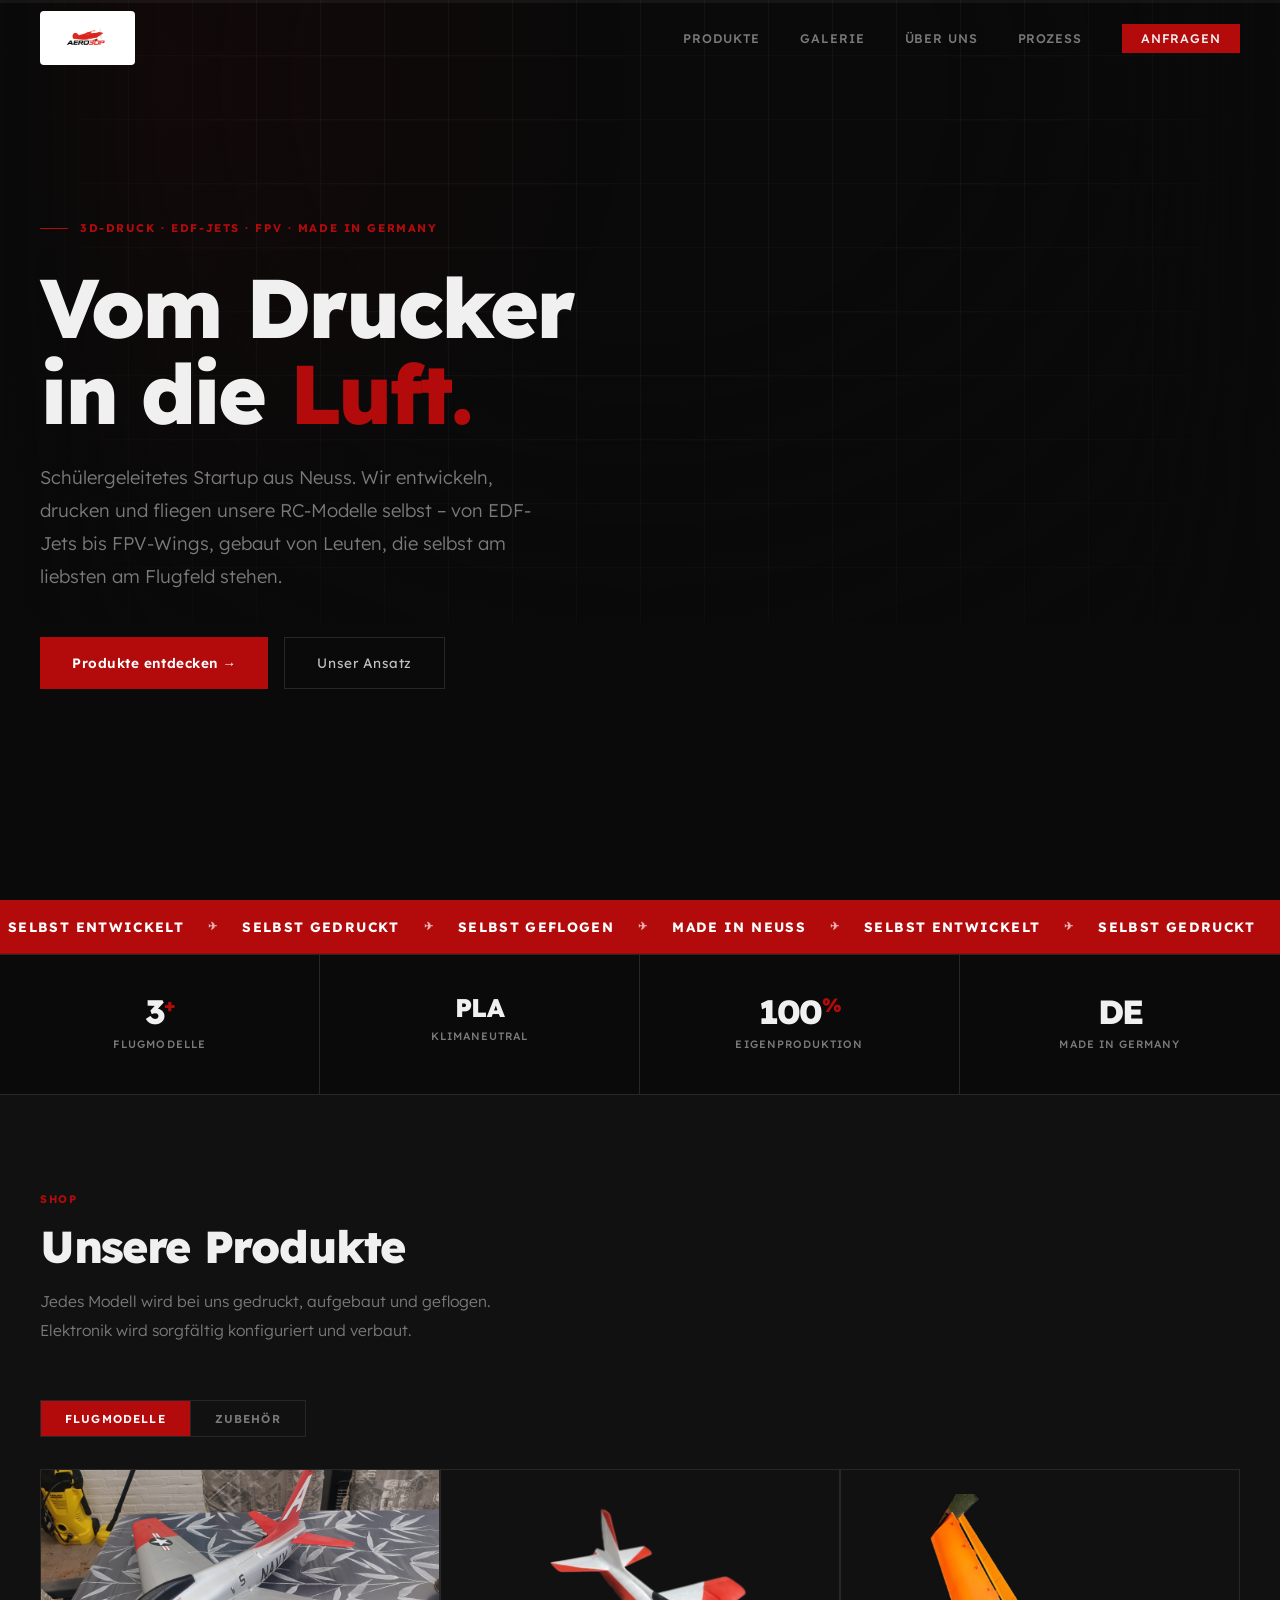
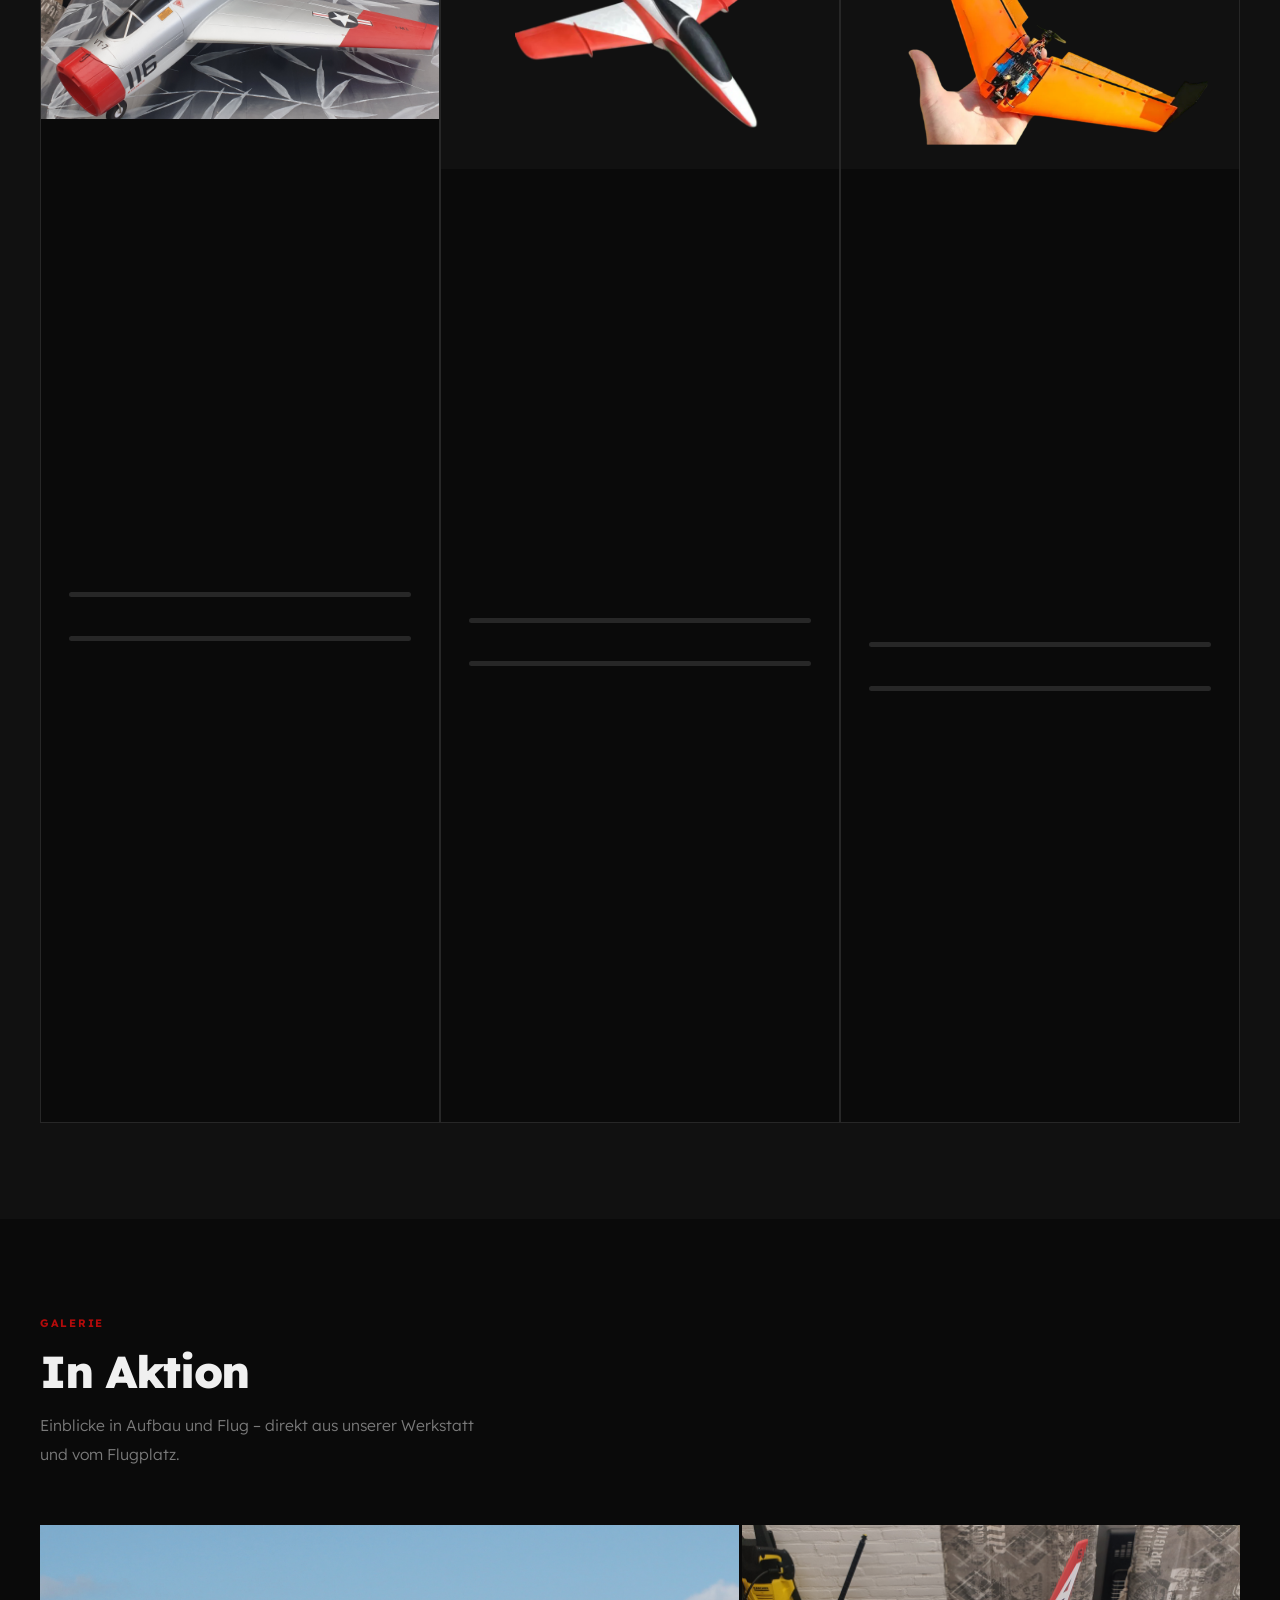
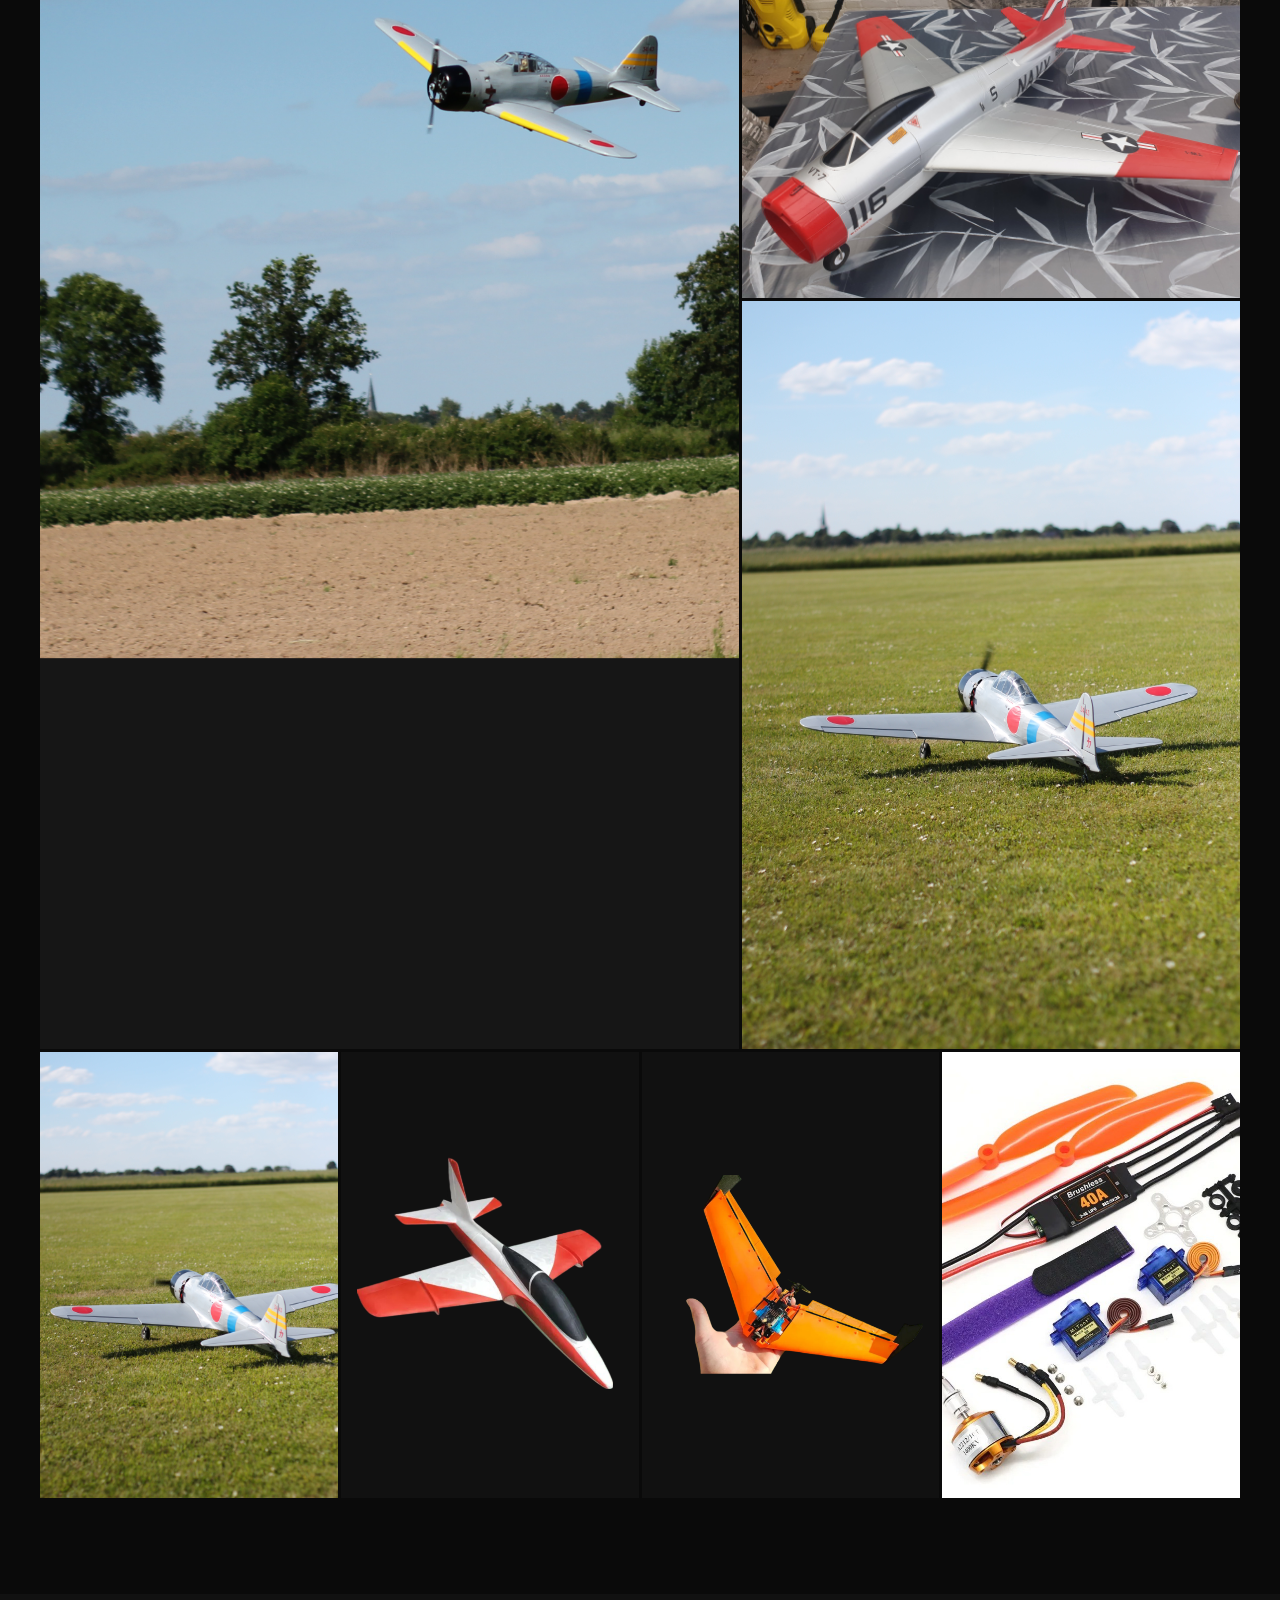
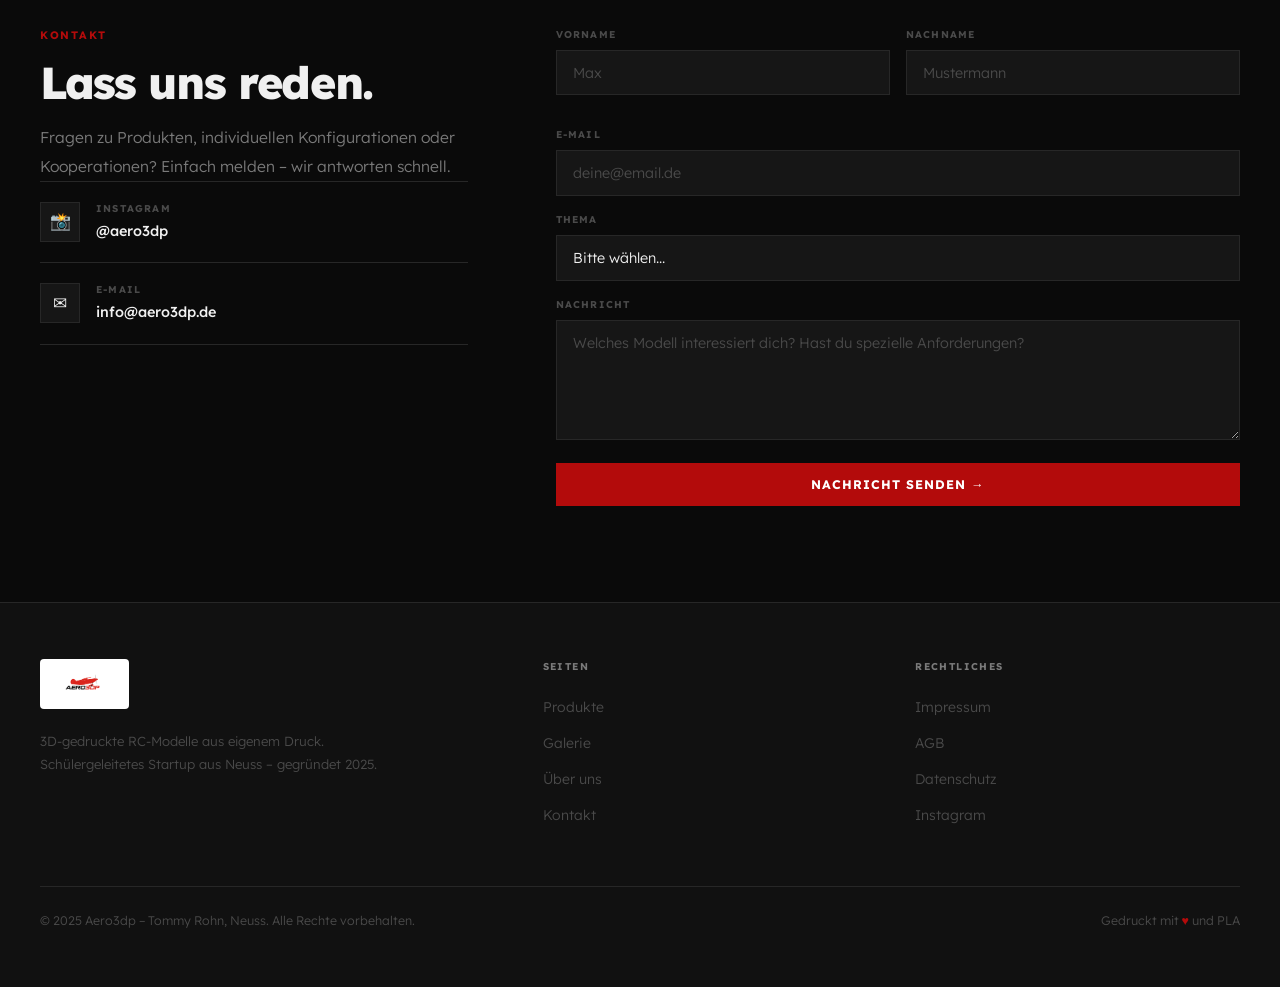
==== index.html @ 6587421f "Add files via upload" ====
<!DOCTYPE html>
<html lang="de">
<head>
  <meta charset="UTF-8">
  <meta name="viewport" content="width=device-width, initial-scale=1.0">
  <meta name="description" content="Aero3dp – 3D-gedruckte RC-Modelle, EDF-Jets und FPV-Wings aus eigenem Druck. Selbst entwickelt, selbst gedruckt, selbst geflogen. Made in Germany.">
  <title>Aero3dp – Vom Drucker in die Luft</title>
  <link rel="preconnect" href="https://fonts.googleapis.com">
  <link rel="preconnect" href="https://fonts.gstatic.com" crossorigin>
  <link href="https://fonts.googleapis.com/css2?family=Lexend:wght@200;300;400;500;600;700;800;900&display=swap" rel="stylesheet">
  <link rel="stylesheet" href="styles.css">
  <link rel="canonical" href="https://aero3dp.de/">
  <link rel="icon" href="bilder/AERO3DP_downscaled.png" type="image/png">
  <meta name="theme-color" content="#0a0a0a">

  <meta property="og:type" content="website">
  <meta property="og:site_name" content="Aero3dp">
  <meta property="og:locale" content="de_DE">
  <meta property="og:title" content="Aero3dp – Vom Drucker in die Luft">
  <meta property="og:description" content="Aero3dp – 3D-gedruckte RC-Modelle, EDF-Jets und FPV-Wings aus eigenem Druck. Selbst entwickelt, selbst gedruckt, selbst geflogen. Made in Germany.">
  <meta property="og:url" content="https://aero3dp.de/">
  <meta property="og:image" content="https://aero3dp.de/bilder/AERO3DP_downscaled.png">

  <meta name="twitter:card" content="summary_large_image">
  <meta name="twitter:title" content="Aero3dp – Vom Drucker in die Luft">
  <meta name="twitter:description" content="Aero3dp – 3D-gedruckte RC-Modelle, EDF-Jets und FPV-Wings aus eigenem Druck. Selbst entwickelt, selbst gedruckt, selbst geflogen. Made in Germany.">
  <meta name="twitter:image" content="https://aero3dp.de/bilder/AERO3DP_downscaled.png">
  <script type="application/ld+json">
  {
    "@context": "https://schema.org",
    "@type": "Organization",
    "name": "Aero3dp",
    "url": "https://aero3dp.de/",
    "logo": "https://aero3dp.de/bilder/AERO3DP_downscaled.png",
    "description": "Schülergeleitetes Startup aus Neuss – 3D-gedruckte RC-Flugmodelle und Zubehör.",
    "address": {
      "@type": "PostalAddress",
      "streetAddress": "Am Bettikumer Hof 21",
      "postalCode": "41470",
      "addressLocality": "Neuss",
      "addressCountry": "DE"
    },
    "email": "info@aero3dp.de",
    "sameAs": ["https://instagram.com/aero3dp"]
  }
  </script>
</head>
<body>

<!-- Höhenmesser Zurück-nach-oben Button -->
<button id="backToTop" aria-label="Nach oben scrollen">
  <svg viewBox="0 0 24 24" fill="none" stroke-width="2" stroke-linecap="round" stroke-linejoin="round"><path d="M12 19V5M5 12l7-7 7 7"/></svg>
</button>

<!-- ── NAVIGATION ── -->
<!-- ── HÖHENMESSER SCROLL-LEISTE ── -->
<div class="altimeter"><div class="altimeter-fill" id="altimeterFill"></div></div>

<nav id="nav">
  <a href="#hero" class="logo"><img src="bilder/AERO3DP_downscaled.png" alt="Aero3dp Logo" class="logo-img"></a>
  <ul class="nav-links" id="navLinks">
    <li><a href="#produkte">Produkte</a></li>
    <li><a href="#galerie">Galerie</a></li>
    <li><a href="#ueber-uns">Über uns</a></li>
    <li><a href="#prozess">Prozess</a></li>
    <li><a href="#kontakt" class="cta-link">Anfragen</a></li>
  </ul>
  <button class="burger" id="burger" aria-label="Menü öffnen" onclick="toggleNav()">
    <span></span><span></span><span></span>
  </button>
</nav>

<!-- ── HERO ── -->
<header id="hero">
  <div class="hero-bg" data-parallax="0.25"></div>

  <div class="hero-content">
    <span class="hero-eye">3D-Druck · EDF-Jets · FPV · Made in Germany</span>
    <h1 class="hero-title">
      Vom Drucker<br>
      in die <em>Luft.</em>
    </h1>
    <p class="hero-sub">
      Schülergeleitetes Startup aus Neuss. Wir entwickeln, drucken und fliegen
      unsere RC-Modelle selbst – von EDF-Jets bis FPV-Wings, gebaut von Leuten,
      die selbst am liebsten am Flugfeld stehen.
    </p>
    <div class="hero-btns">
      <a href="#produkte" class="btn-red">Produkte entdecken →</a>
      <a href="#ueber-uns" class="btn-ghost">Unser Ansatz</a>
    </div>
  </div>
</header>

<!-- ── MARQUEE ── -->
<div class="marquee">
  <div class="marquee-track">
    <span>Selbst entwickelt</span><span class="msep">✈</span>
    <span>Selbst gedruckt</span><span class="msep">✈</span>
    <span>Selbst geflogen</span><span class="msep">✈</span>
    <span>Made in Neuss</span><span class="msep">✈</span>
    <span>Selbst entwickelt</span><span class="msep">✈</span>
    <span>Selbst gedruckt</span><span class="msep">✈</span>
    <span>Selbst geflogen</span><span class="msep">✈</span>
    <span>Made in Neuss</span><span class="msep">✈</span>
  </div>
</div>

<!-- ── STATS ── -->
<div id="stats">
  <div class="stat">
    <div class="stat-val"><span class="count-up" data-target="3">0</span><sup>+</sup></div>
    <div class="stat-lbl">Flugmodelle</div>
  </div>
  <div class="stat">
    <div class="stat-val" style="font-size:1.6rem;letter-spacing:-.02em">PLA</div>
    <div class="stat-lbl">Klimaneutral</div>
  </div>
  <div class="stat">
    <div class="stat-val"><span class="count-up" data-target="100">0</span><sup>%</sup></div>
    <div class="stat-lbl">Eigenproduktion</div>
  </div>
  <div class="stat">
    <div class="stat-val">DE</div>
    <div class="stat-lbl">Made in Germany</div>
  </div>
</div>

<!-- ── PRODUKTE ── -->
<section id="produkte" class="sec sec-alt">
  <div class="sec-head reveal">
    <p class="eyebrow">Shop</p>
    <h2 class="sec-title">Unsere Produkte</h2>
    <p class="sec-desc">Jedes Modell wird bei uns gedruckt, aufgebaut und geflogen. Elektronik wird sorgfältig konfiguriert und verbaut.</p>
  </div>

  <!-- Category Tabs -->
  <div class="cat-tabs reveal reveal-d1">
    <button class="cat-tab active" onclick="switchCat('modelle', this)">Flugmodelle</button>
    <button class="cat-tab" onclick="switchCat('zubehoer', this)">Zubehör</button>
  </div>

  <!-- ─ Flugmodelle ─ -->
  <div class="cat-section active reveal reveal-d2" id="cat-modelle">
    <div class="products-wrap">

      <!-- FJ-4 Fury -->
      <article class="pcard">
        <a href="fj4-fury.html" class="pimg-wrap photo">
          <!-- Datei: bilder/FJ4.jpg -->
          <img src="bilder/FJ4.jpg" alt="FJ-4 Fury RC Jet" loading="lazy">
        </a>
        <div class="pbody">
          <p class="ptag">EDF-Jet · 64mm · PLA · Bausatz</p>
          <h3 class="pname"><a href="fj4-fury.html" class="pname-link">FJ-4 Fury</a></h3>
          <p class="pdesc">
            Kraftvolle Beschleunigung, präzise Kontrolle und ein gutmütiges
            Flugverhalten. Die Fury bringt echte Jet-Performance in einem
            handlichen Format – perfekt für schnelle Vorbeiflüge und
            dynamische Figuren.
          </p>
          <div class="pspecs">
            <div><div class="sk">Spannweite</div><div class="sv">810 mm</div></div>
            <div><div class="sk">Länge</div><div class="sv">750 mm</div></div>
            <div><div class="sk">Leergewicht</div><div class="sv">ca. 580 g</div></div>
            <div><div class="sk">Antrieb</div><div class="sv">64 mm EDF</div></div>
            <div><div class="sk">Akku</div><div class="sv">4S 1800 mAh</div></div>
            <div><div class="sk">Material</div><div class="sv">PLA</div></div>
          </div>

          <div class="pmeters">
            <div class="pmeter">
              <div class="pmeter-top"><span class="pmeter-label">Schwierigkeitsgrad</span><span class="pmeter-val">Fortgeschritten</span></div>
              <div class="pmeter-bar"><div class="pmeter-fill diff-fill" data-target="66"></div></div>
            </div>
            <div class="pmeter">
              <div class="pmeter-top"><span class="pmeter-label">Geschwindigkeit</span><span class="pmeter-val">Rasant</span></div>
              <div class="pmeter-bar"><div class="pmeter-fill speed-fill" data-target="90"></div></div>
            </div>
          </div>

          <div class="pelec">
            <p class="pelec-title">Benötigte Elektronik</p>
            <ul class="pelec-list">
              <li class="pelec-item"><span class="pelec-ico">M</span>64mm EDF-Motor, 2400–3200 KV</li>
              <li class="pelec-item"><span class="pelec-ico">R</span>80A Regler</li>
              <li class="pelec-item"><span class="pelec-ico">S</span>3–4× 9g Servos</li>
              <li class="pelec-item"><span class="pelec-ico">A</span>4S 1800 mAh Akku</li>
            </ul>
            <p class="pelec-note">Nicht im Lieferumfang enthalten – im Set für 55,90 € erhältlich, oder separat nach Wunsch.</p>
          </div>

          <div class="pprice">
            ab 55,90 €
            <span class="alt"> / gleicher Preis mit Antriebsset</span>
          </div>
          <a href="fj4-fury.html" class="btn-order">Konfigurieren →</a>
        </div>
      </article>

      <!-- Aero-33X -->
      <article class="pcard">
        <a href="aero-33x.html" class="pimg-wrap" style="background:#111">
          <!-- Datei: bilder/Aero-33X%20no%20bg.png -->
          <img src="bilder/Aero-33X%20no%20bg.png" alt="Aero-33X Impeller Jet" class="product-render" loading="lazy">
        </a>
        <div class="pbody">
          <p class="ptag">Impeller-Jet · 50mm · PLA · Bausatz</p>
          <h3 class="pname"><a href="aero-33x.html" class="pname-link">Aero-33X</a></h3>
          <p class="pdesc">
            Die Sportversion der Aermacchi MB-339 – einfach von Hand zu starten,
            reißt kaum ab und landet sehr einfach. Hergestellt aus
            klimaneutralem PLA für saubere Aerodynamik.
          </p>
          <div class="pspecs">
            <div><div class="sk">Länge</div><div class="sv">770 mm</div></div>
            <div><div class="sk">Antrieb</div><div class="sv">50 mm EDF</div></div>
            <div><div class="sk">Abfluggewicht</div><div class="sv">ca. 980 g</div></div>
            <div><div class="sk">Akku</div><div class="sv">4S 2200 mAh</div></div>
            <div><div class="sk">Start</div><div class="sv">Handstart</div></div>
            <div><div class="sk">Material</div><div class="sv">PLA (klimaneutral)</div></div>
          </div>

          <div class="pmeters">
            <div class="pmeter">
              <div class="pmeter-top"><span class="pmeter-label">Schwierigkeitsgrad</span><span class="pmeter-val">Einsteigerfreundlich</span></div>
              <div class="pmeter-bar"><div class="pmeter-fill diff-fill" data-target="33"></div></div>
            </div>
            <div class="pmeter">
              <div class="pmeter-top"><span class="pmeter-label">Geschwindigkeit</span><span class="pmeter-val">Sportlich</span></div>
              <div class="pmeter-bar"><div class="pmeter-fill speed-fill" data-target="75"></div></div>
            </div>
          </div>

          <div class="pelec">
            <p class="pelec-title">Benötigte Elektronik</p>
            <ul class="pelec-list">
              <li class="pelec-item"><span class="pelec-ico">M</span>50mm EDF-Motor</li>
              <li class="pelec-item"><span class="pelec-ico">R</span>Passender Regler</li>
              <li class="pelec-item"><span class="pelec-ico">S</span>Servos nach Ruderaufteilung</li>
              <li class="pelec-item"><span class="pelec-ico">A</span>4S 2200 mAh Akku</li>
            </ul>
            <p class="pelec-note">Nicht im Lieferumfang enthalten – im Set für 114,90 € erhältlich, oder separat nach Wunsch.</p>
          </div>

          <div class="pprice">
            ab 49,90 €
            <span class="alt"> / 114,90 € mit Antriebsset</span>
          </div>
          <a href="aero-33x.html" class="btn-order">Konfigurieren →</a>
        </div>
      </article>

      <!-- FPV Flitzer -->
      <article class="pcard">
        <a href="fpv-flitzer.html" class="pimg-wrap" style="background:#111">
          <!-- Datei: bilder/Flitzer%20no%20bg.png -->
          <img src="bilder/Flitzer%20no%20bg.png" alt="Aero3dp FPV Flitzer Wing" class="product-render" loading="lazy">
        </a>
        <div class="pbody">
          <p class="ptag">FPV Delta-Wing · PLA · Bausatz</p>
          <h3 class="pname"><a href="fpv-flitzer.html" class="pname-link">FPV Flitzer</a></h3>
          <p class="pdesc">
            Kompakter Racing-Wing für maximale Performance. Bis zu 70 km/h,
            6 m/s Steigrate und einfache Montage durch das neue Schraubsystem.
            Ideal für FPV-Enthusiasten und ambitionierte Einsteiger.
          </p>
          <div class="pspecs">
            <div><div class="sk">Spannweite</div><div class="sv">360 mm</div></div>
            <div><div class="sk">Gewicht</div><div class="sv">ca. 85 g</div></div>
            <div><div class="sk">Top-Speed</div><div class="sv">70 km/h</div></div>
            <div><div class="sk">Steigrate</div><div class="sv">6 m/s</div></div>
            <div><div class="sk">Akku</div><div class="sv">300–550 mAh 2S</div></div>
            <div><div class="sk">Material</div><div class="sv">PLA</div></div>
          </div>

          <div class="pmeters">
            <div class="pmeter">
              <div class="pmeter-top"><span class="pmeter-label">Schwierigkeitsgrad</span><span class="pmeter-val">Fortgeschritten</span></div>
              <div class="pmeter-bar"><div class="pmeter-fill diff-fill" data-target="66"></div></div>
            </div>
            <div class="pmeter">
              <div class="pmeter-top"><span class="pmeter-label">Geschwindigkeit</span><span class="pmeter-val">Blitzschnell</span></div>
              <div class="pmeter-bar"><div class="pmeter-fill speed-fill" data-target="70"></div></div>
            </div>
          </div>

          <div class="pelec">
            <p class="pelec-title">Benötigte Elektronik</p>
            <ul class="pelec-list">
              <li class="pelec-item"><span class="pelec-ico">M</span>Kleiner Brushless-Motor</li>
              <li class="pelec-item"><span class="pelec-ico">R</span>FC + Regler (passend zur Größe)</li>
              <li class="pelec-item"><span class="pelec-ico">S</span>Empfänger</li>
              <li class="pelec-item"><span class="pelec-ico">A</span>300–550 mAh 2S Akku</li>
            </ul>
            <p class="pelec-note">Nicht im Lieferumfang enthalten – sprich uns für eine passende Empfehlung an.</p>
          </div>

          <div class="pprice">Auf Anfrage</div>
          <a href="fpv-flitzer.html" class="btn-order">Konfigurieren →</a>
        </div>
      </article>

    </div>
  </div>

  <!-- ─ Zubehör ─ -->
  <div class="cat-section" id="cat-zubehoer">
    <div class="products-wrap">

      <!-- Antriebsset 2212 -->
      <article class="pcard">
        <div class="pimg-wrap photo">
          <!-- Datei: bilder/2212%20Antriebsset1.jpeg -->
          <img src="bilder/2212%20Antriebsset1.jpeg" alt="Brushless Antriebsset 2212 1400kv" loading="lazy">
        </div>
        <div class="pbody">
          <p class="ptag">Antrieb · Set · 2–3S LiPo</p>
          <h3 class="pname">Brushless Antriebsset 2212</h3>
          <p class="pdesc">
            Kompaktes und abgestimmtes Antriebspaket – Motor, 40A-Regler und
            zwei 9g-Servos in einem Set. Ideal für leichte Jets, Trainer,
            Nurflügler oder Segler mit Elektroantrieb.
          </p>
          <div class="pspecs">
            <div><div class="sk">Motor</div><div class="sv">2212 · 1400 KV</div></div>
            <div><div class="sk">Regler</div><div class="sv">40A / Peak 55A</div></div>
            <div><div class="sk">Servos</div><div class="sv">2× 9g · 1,2 kg/cm</div></div>
            <div><div class="sk">Zellen</div><div class="sv">2–3S LiPo</div></div>
            <div><div class="sk">Gewicht Motor</div><div class="sv">47 g</div></div>
            <div><div class="sk">BEC</div><div class="sv">5V · 3A</div></div>
          </div>
          <div class="pprice">24,90 €</div>
          <a href="#kontakt" class="btn-order">Jetzt kaufen</a>
        </div>
      </article>

      <!-- Carbonstäbe -->
      <article class="pcard">
        <div class="pimg-wrap" style="background:#111">
          <!-- Datei: bilder/carbonstäbe__1_.png -->
          <img src="bilder/carbonstaebe%20no%20bg.png" alt="Aero3dp Carbon Rundstab 1mm 500mm" class="product-render" loading="lazy">
        </div>
        <div class="pbody">
          <p class="ptag">Strukturmaterial · CFK</p>
          <h3 class="pname">Carbon Rundstab</h3>
          <p class="pdesc">
            Hochwertiger Carbonfaser-Rundstab für den Modellbau. Ideal als
            Holmverstärkung, Leitwerksträger oder Strukturelement für
            RC-Flugzeuge und andere Projekte.
          </p>
          <div class="pspecs">
            <div><div class="sk">Durchmesser</div><div class="sv">1 mm</div></div>
            <div><div class="sk">Länge</div><div class="sv">500 mm</div></div>
            <div><div class="sk">Material</div><div class="sv">CFK (Carbon)</div></div>
            <div><div class="sk">Lieferung</div><div class="sv">Direkt vom Hersteller</div></div>
          </div>
          <div class="pprice">Auf Anfrage</div>
          <a href="#kontakt" class="btn-order">Jetzt anfragen</a>
        </div>
      </article>

      <!-- Leichträder -->
      <article class="pcard">
        <div class="pimg-wrap" style="background:#111">
          <div class="pimg-ph" style="flex-direction:column;gap:.5rem">
            <span style="font-size:2rem">◎</span>
            <span>FOTO FOLGT</span>
          </div>
        </div>
        <div class="pbody">
          <p class="ptag">Fahrwerk · 3D-Druck</p>
          <h3 class="pname">Aero3dp Leichträder</h3>
          <p class="pdesc">
            3D-gedruckte Leichträder – perfekt geeignet für Start und Landung
            auf Wiesen, Graspisten oder Asphaltboden. Leicht, robust
            und einfach zu montieren.
          </p>
          <div class="pspecs">
            <div><div class="sk">Material</div><div class="sv">PLA / PETG</div></div>
            <div><div class="sk">Oberfläche</div><div class="sv">Wiese · Gras · Asphalt</div></div>
          </div>
          <div class="pprice">ab 4,00 €</div>
          <a href="#kontakt" class="btn-order">Jetzt anfragen</a>
        </div>
      </article>

    </div>
  </div>
</section>

<!-- ── GALERIE ── -->
<section id="galerie" class="sec">
  <div class="sec-head reveal">
    <p class="eyebrow">Galerie</p>
    <h2 class="sec-title">In Aktion</h2>
    <p class="sec-desc">Einblicke in Aufbau und Flug – direkt aus unserer Werkstatt und vom Flugplatz.</p>
  </div>
  <div class="gallery-grid reveal reveal-d1">
    <!-- Hauptbild: Modell im Flug -->
    <div class="gi gi-large">
      <img src="bilder/IMG_0292.JPG" alt="Modell im Tiefflug über dem Feld" data-parallax="0.12">
    </div>
    <!-- FJ-4 Fury auf dem Aufbautisch -->
    <div class="gi gi-med">
      <img src="bilder/FJ4.jpg" alt="FJ-4 Fury auf dem Aufbautisch">
    </div>
    <!-- Modell auf der Wiese -->
    <div class="gi gi-med">
      <img src="bilder/IMG_0279.JPG" alt="Modell auf der Wiese vor dem Start">
    </div>
    <!-- Modell Nahaufnahme startklar -->
    <div class="gi gi-small">
      <img src="bilder/IMG_0278.JPG" alt="Modell startklar auf dem Flugfeld">
    </div>
    <!-- Aero-33X Render -->
    <div class="gi gi-small">
      <img src="bilder/Aero-33X%20no%20bg.png" alt="Aero-33X Seitenansicht" class="contain-img">
    </div>
    <!-- FPV Flitzer in der Hand -->
    <div class="gi gi-small">
      <img src="bilder/Flitzer%20no%20bg.png" alt="FPV Flitzer in der Hand" class="contain-img">
    </div>
    <!-- Antriebsset -->
    <div class="gi gi-small">
      <img src="bilder/2212%20Antriebsset1.jpeg" alt="Brushless Antriebsset 2212">
    </div>
  </div>
</section>

<!-- ── ÜBER UNS ── -->
<section id="ueber-uns" class="sec sec-alt">
  <div class="about-grid">
    <div class="about-visual reveal">
      <div class="about-img-box">
        <!-- Eigenes Werkstatt-Foto hier einsetzen: <img src="bilder/werkstatt.jpg" alt="Aero3dp Werkstatt"> -->
        <div class="about-img-ph">WERKSTATTFOTO</div>
      </div>
      <div class="about-badge">
        <div class="ab-num">2025</div>
        <div class="ab-lbl">Gegründet</div>
      </div>
    </div>

    <div class="about-body reveal reveal-d1">
      <p class="eyebrow">Über uns</p>
      <h2 class="sec-title">Technik, Leidenschaft, Luft.</h2>
      <p class="sec-desc" style="max-width:100%">
        Wir sind Aero3dp – ein 2025 gegründetes, schülergeleitetes Unternehmen
        aus Neuss, spezialisiert auf hochwertig 3D-gedruckte RC-Flugmodelle
        und passgenaues Zubehör.
        <br><br>
        Wir entwickeln und fertigen leichte, robuste und praxistaugliche Modelle
        für Piloten, die hochwertige Lösungen zu fairen Preisen suchen.
        Unsere Designs entstehen in eigener Hand oder in enger Zusammenarbeit
        mit erfahrenen Modellbauern – und werden bei uns selbst geflogen.
      </p>
      <div class="about-feats">
        <div class="afeat">
          <div class="afeat-ico">◈</div>
          <div class="afeat-txt">
            <strong>Eigenentwicklung & Eigendruck</strong>
            <span>Von der Idee über CAD bis zum fertigen Flieger – alles unter einem Dach. Keine Massenware vom Regal.</span>
          </div>
        </div>
        <div class="afeat">
          <div class="afeat-ico">◈</div>
          <div class="afeat-txt">
            <strong>Klimaneutrales PLA-Filament</strong>
            <span>Moderne Fertigungsverfahren, saubere Oberflächen, optimale Aerodynamik bei minimalem Gewicht.</span>
          </div>
        </div>
        <div class="afeat">
          <div class="afeat-ico">◈</div>
          <div class="afeat-txt">
            <strong>Direktkontakt zum Hersteller</strong>
            <span>Kein Mittelmann. Individuelle Konfiguration der Elektronik auf Anfrage – für jeden Einsatzzweck.</span>
          </div>
        </div>
      </div>
    </div>
  </div>
</section>

<!-- ── PROZESS ── -->
<section id="prozess" class="sec">
  <div class="sec-head reveal">
    <p class="eyebrow">Prozess</p>
    <h2 class="sec-title">Von der Idee in die Luft.</h2>
    <p class="sec-desc">Jedes Modell durchläuft bei uns denselben Weg – von der ersten Skizze bis zum Moment, in dem es tatsächlich abhebt.</p>
  </div>

  <div class="timeline reveal reveal-d1">
    <div class="tl-item">
      <div class="tl-num">01</div>
      <div class="tl-ico cad-ico">
        <svg viewBox="0 0 44 44" width="26" height="26">
          <path class="cad-line" d="M8 32 L8 14 L22 6 L36 14 L36 32 L22 40 Z" fill="none" stroke-width="2" stroke-linejoin="round"/>
          <path class="cad-line cad-line-2" d="M8 14 L22 22 L36 14 M22 22 L22 40" fill="none" stroke-width="2" stroke-linejoin="round"/>
        </svg>
      </div>
      <h3 class="tl-title">Design & CAD</h3>
      <p class="tl-txt">Jedes Modell entsteht zuerst am Rechner – Aerodynamik, Gewichtsverteilung und Bauteile werden präzise geplant.</p>
    </div>
    <div class="tl-item">
      <div class="tl-num">02</div>
      <div class="tl-ico print-ico">
        <svg viewBox="0 0 44 44" width="26" height="26">
          <g class="print-layers">
            <rect x="10" y="30" width="24" height="4" rx="1"/>
            <rect x="12" y="25" width="20" height="4" rx="1"/>
            <rect x="14" y="20" width="16" height="4" rx="1"/>
            <rect x="16" y="15" width="12" height="4" rx="1"/>
            <rect x="18" y="10" width="8" height="4" rx="1"/>
          </g>
          <line class="print-head" x1="6" y1="9" x2="38" y2="9" stroke-width="2"/>
        </svg>
      </div>
      <h3 class="tl-title">3D-Druck</h3>
      <p class="tl-txt">Auf unseren Bambu-Lab-Druckern entstehen die Bauteile Schicht für Schicht aus PLA – millimetergenau.</p>
    </div>
    <div class="tl-item">
      <div class="tl-num">03</div>
      <div class="tl-ico gear-ico">
        <svg viewBox="0 0 44 44" width="26" height="26">
          <g class="gear-spin">
            <circle cx="22" cy="22" r="7" fill="none" stroke-width="2.2"/>
            <path d="M22 6 L22 11 M22 33 L22 38 M6 22 L11 22 M33 22 L38 22 M10.9 10.9 L14.4 14.4 M29.6 29.6 L33.1 33.1 M10.9 33.1 L14.4 29.6 M29.6 14.4 L33.1 10.9" stroke-width="2.2" stroke-linecap="round"/>
          </g>
        </svg>
      </div>
      <h3 class="tl-title">Aufbau & Elektronik</h3>
      <p class="tl-txt">Motoren, Regler und Servos werden sorgfältig verbaut und auf das jeweilige Modell abgestimmt.</p>
    </div>
    <div class="tl-item">
      <div class="tl-num">04</div>
      <div class="tl-ico takeoff-ico">
        <svg viewBox="0 0 44 44" width="26" height="26">
          <path class="takeoff-plane" d="M6 26 L34 26 L38 22 L41 22 L37 27 L41 27 L44 28 L41 29 L37 29 L41 34 L38 34 L34 30 L20 30 L14 36 L10 36 L14 30 L6 30 L4 28 Z" fill="currentColor"/>
          <path class="takeoff-trail" d="M2 34 L14 34" stroke-width="2" stroke-linecap="round"/>
        </svg>
      </div>
      <h3 class="tl-title">Erstflug</h3>
      <p class="tl-txt">Jedes Modell wird von uns selbst geflogen und getestet, bevor es den Weg zu dir findet.</p>
    </div>
  </div>
</section>

<!-- ── KONTAKT ── -->
<section id="kontakt" class="sec">
  <div class="contact-grid">
    <div class="cinfo reveal">
      <p class="eyebrow">Kontakt</p>
      <h2 class="sec-title">Lass uns reden.</h2>
      <p class="sec-desc" style="max-width:100%">
        Fragen zu Produkten, individuellen Konfigurationen oder
        Kooperationen? Einfach melden – wir antworten schnell.
      </p>

      <a href="https://instagram.com/aero3dp" target="_blank" rel="noopener" class="cch">
        <div class="cch-ico">📸</div>
        <div>
          <div class="cch-lbl">Instagram</div>
          <div class="cch-val">@aero3dp</div>
        </div>
      </a>
      <a href="mailto:info@aero3dp.de" class="cch">
        <div class="cch-ico">✉</div>
        <div>
          <div class="cch-lbl">E-Mail</div>
          <div class="cch-val">info@aero3dp.de</div>
        </div>
      </a>
    </div>

    <div class="reveal reveal-d1">
      <!-- Formspree ID aktiv: xzdnbeyn -->
      <form action="https://formspree.io/f/xzdnbeyn" method="POST" id="contactForm">
        <div class="frow">
          <div class="fg">
            <label for="vorname">Vorname</label>
            <input type="text" id="vorname" name="vorname" placeholder="Max" required>
          </div>
          <div class="fg">
            <label for="nachname">Nachname</label>
            <input type="text" id="nachname" name="nachname" placeholder="Mustermann" required>
          </div>
        </div>
        <div class="fg">
          <label for="email">E-Mail</label>
          <input type="email" id="email" name="email" placeholder="deine@email.de" required>
        </div>
        <div class="fg">
          <label for="betreff">Thema</label>
          <select id="betreff" name="betreff">
            <option value="">Bitte wählen…</option>
            <option value="fj4-fury">FJ-4 Fury</option>
            <option value="aero-33x">Aero-33X</option>
            <option value="fpv-flitzer">FPV Flitzer</option>
            <option value="antriebsset">Antriebsset 2212</option>
            <option value="zubehoer">Zubehör</option>
            <option value="kooperation">Kooperation</option>
            <option value="sonstiges">Sonstiges</option>
          </select>
        </div>
        <div class="fg">
          <label for="nachricht">Nachricht</label>
          <textarea id="nachricht" name="nachricht" placeholder="Welches Modell interessiert dich? Hast du spezielle Anforderungen?" required></textarea>
        </div>
        <button type="submit" class="btn-order" id="formSubmitBtn">Nachricht senden →</button>
        <p id="formStatus" style="display:none; margin-top:1rem; font-size:.85rem; font-weight:500;"></p>
      </form>
    </div>
  </div>
</section>

<!-- ── FOOTER ── -->
<footer>
  <div class="footer-grid">
    <div class="footer-brand">
      <a href="#hero" class="logo" style="font-size:1.35rem"><img src="bilder/AERO3DP_downscaled.png" alt="Aero3dp Logo" class="logo-img footer-logo-img"></a>
      <p>3D-gedruckte RC-Modelle aus eigenem Druck.<br>Schülergeleitetes Startup aus Neuss – gegründet 2025.</p>
    </div>
    <div class="footer-col">
      <h4>Seiten</h4>
      <ul>
        <li><a href="#produkte">Produkte</a></li>
        <li><a href="#galerie">Galerie</a></li>
        <li><a href="#ueber-uns">Über uns</a></li>
        <li><a href="#kontakt">Kontakt</a></li>
      </ul>
    </div>
    <div class="footer-col">
      <h4>Rechtliches</h4>
      <ul>
        <li><a href="impressum.html">Impressum</a></li>
        <li><a href="agbs.html">AGB</a></li>
        <li><a href="datenschutz.html">Datenschutz</a></li>
        <li><a href="https://instagram.com/aero3dp" target="_blank" rel="noopener">Instagram</a></li>
      </ul>
    </div>
  </div>
  <div class="footer-bottom">
    <p>© 2025 Aero3dp – Tommy Rohn, Neuss. Alle Rechte vorbehalten.</p>
    <p>Gedruckt mit <span style="color:var(--red)">♥</span> und PLA</p>
  </div>
</footer>

<!-- ── SCRIPTS ── -->
<script src="script.js"></script>

</body>
</html>
---- styles.css ----
*, *::before, *::after { box-sizing: border-box; margin: 0; padding: 0; }

    :root {
      --bg:     #0a0a0a;
      --bg-2:   #111111;
      --card:   #161616;
      --border: #272727;
      --muted:  #4a4a4a;
      --gray:   #7a7a7a;
      --light:  #c0c0c0;
      --white:  #f0f0f0;
      --red:    #b30b0b;
      --red-hi: #cc0e0e;
      --f:      'Lexend', sans-serif;
    }

    html { scroll-behavior: smooth; }
    ::selection { background: var(--red); color: #fff; }

    /* ─── BACK TO TOP (Höhenmesser-Button) ─── */
    #backToTop {
      position: fixed;
      right: 1.75rem;
      bottom: 1.75rem;
      z-index: 250;
      width: 46px; height: 46px;
      background: var(--card);
      border: 1px solid var(--border);
      display: flex; align-items: center; justify-content: center;
      cursor: pointer;
      opacity: 0;
      transform: translateY(12px);
      pointer-events: none;
      transition: opacity .3s ease, transform .3s ease, border-color .2s, background .2s;
    }
    #backToTop.visible { opacity: 1; transform: translateY(0); pointer-events: auto; }
    #backToTop:hover { border-color: var(--red); background: var(--bg-2); }
    #backToTop svg { width: 18px; height: 18px; stroke: var(--white); transition: transform .2s; }
    #backToTop:hover svg { transform: translateY(-2px); }
    @media (max-width: 768px) {
      #backToTop { right: 1.1rem; bottom: 1.1rem; width: 42px; height: 42px; }
    }
    body {
      font-family: var(--f);
      background: var(--bg);
      color: var(--white);
      -webkit-font-smoothing: antialiased;
      font-size: 16px;
      line-height: 1.6;
    }

    /* ─── ALTIMETER SCROLL BAR ─── */
    .altimeter {
      position: fixed;
      top: 0; left: 0; right: 0;
      height: 3px;
      z-index: 300;
      background: rgba(255,255,255,.05);
    }
    .altimeter-fill {
      height: 100%;
      width: 0%;
      background: linear-gradient(90deg, var(--red), var(--red-hi));
      box-shadow: 0 0 8px rgba(179,11,11,.6);
      transition: width .1s linear;
    }

    /* ─── NAV ─── */
    #nav {
      position: fixed; inset: 0 0 auto 0; z-index: 200;
      height: 76px; padding: 0 2.5rem;
      display: flex; align-items: center; justify-content: space-between;
      transition: background .35s, border-bottom .35s;
    }
    #nav.scrolled {
      background: rgba(10,10,10,.94);
      backdrop-filter: blur(14px); -webkit-backdrop-filter: blur(14px);
      border-bottom: 1px solid var(--border);
    }
    .logo { font-size: 1.15rem; font-weight: 900; letter-spacing: -.01em; color: var(--white); text-decoration: none; display: inline-flex; align-items: center; }
    .logo b { color: var(--red); }
    .logo-img {
      height: 54px; width: auto; display: block;
      background: #fff;
      padding: .4rem .8rem;
      border-radius: 4px;
    }
    .footer-logo-img { height: 50px; }
    .nav-links { display: flex; align-items: center; gap: 2.5rem; list-style: none; }
    .nav-links a { position: relative; font-size: .78rem; font-weight: 500; letter-spacing: .07em; text-transform: uppercase; color: var(--gray); text-decoration: none; transition: color .2s; }
    .nav-links a:not(.cta-link)::after {
      content: '';
      position: absolute;
      left: 0; bottom: -5px;
      width: 100%; height: 1px;
      background: var(--red);
      transform: scaleX(0);
      transform-origin: right;
      transition: transform .3s ease;
    }
    .nav-links a:not(.cta-link):hover::after { transform: scaleX(1); transform-origin: left; }
    .nav-links a:hover { color: var(--white); }
    .nav-links .cta-link { background: var(--red); color: var(--white); padding: .45rem 1.2rem; }
    .nav-links .cta-link:hover { background: var(--red-hi); color: var(--white); }
    .burger { display: none; flex-direction: column; gap: 5px; cursor: pointer; padding: 4px; background: none; border: none; }
    .burger span { width: 22px; height: 2px; background: var(--white); display: block; }

    /* ─── HERO ─── */
    #hero {
      min-height: 100vh; display: flex; align-items: center;
      position: relative; overflow: hidden; padding: 0 2.5rem;
    }
    .hero-bg {
      position: absolute; inset: -10% 0 -10% 0;
      background-image:
        radial-gradient(ellipse 60% 70% at 8% 50%, rgba(179,11,11,.07) 0%, transparent 70%),
        linear-gradient(to right, rgba(255,255,255,.035) 1px, transparent 1px),
        linear-gradient(to bottom, rgba(255,255,255,.035) 1px, transparent 1px);
      background-size: auto, 64px 64px, 64px 64px;
      transform: translateY(var(--py, 0px));
      will-change: transform;
    }
    .hero-bg::after {
      content: '';
      position: absolute; inset: 0;
      background:
        radial-gradient(ellipse 80% 80% at 50% 50%, transparent 30%, var(--bg) 100%),
        linear-gradient(to right, var(--bg) 0%, transparent 12%, transparent 88%, var(--bg) 100%);
    }
    .hero-content { position: relative; z-index: 1; max-width: 860px; animation: fadeUp .85s cubic-bezier(.22,1,.36,1) both; }
    .hero-eye { display: inline-flex; align-items: center; gap: .75rem; font-size: .7rem; font-weight: 700; letter-spacing: .14em; text-transform: uppercase; color: var(--red); margin-bottom: 1.75rem; }
    .hero-eye::before { content: ''; width: 28px; height: 1px; background: var(--red); }
    .hero-title { font-size: clamp(3rem,6.5vw,5.75rem); font-weight: 800; line-height: 1.03; letter-spacing: -.035em; color: var(--white); margin-bottom: 1.5rem; }
    .hero-title em { font-style: normal; color: var(--red); }
    .hero-sub { font-size: clamp(.95rem,1.8vw,1.15rem); font-weight: 300; color: var(--gray); max-width: 500px; margin-bottom: 2.75rem; line-height: 1.8; }
    .hero-btns { display: flex; gap: 1rem; flex-wrap: wrap; }

    /* ─── BUTTONS ─── */
    .btn-red { display: inline-flex; align-items: center; gap: .4rem; background: var(--red); color: #fff; padding: .875rem 2rem; font-family: var(--f); font-size: .85rem; font-weight: 600; letter-spacing: .04em; text-decoration: none; border: none; cursor: pointer; transition: background .2s, transform .15s; }
    .btn-red:hover { background: var(--red-hi); transform: translateY(-1px); }
    .btn-ghost { display: inline-flex; align-items: center; gap: .4rem; background: transparent; color: var(--light); padding: .875rem 2rem; font-family: var(--f); font-size: .85rem; font-weight: 400; letter-spacing: .04em; text-decoration: none; border: 1px solid var(--border); cursor: pointer; transition: border-color .2s, color .2s; }
    .btn-ghost:hover { border-color: var(--gray); color: var(--white); }

    /* ─── MARQUEE ─── */
    .marquee {
      background: var(--red);
      overflow: hidden;
      white-space: nowrap;
      padding: .85rem 0;
      border-bottom: 1px solid rgba(0,0,0,.15);
    }
    .marquee-track {
      display: inline-flex;
      align-items: center;
      gap: 1rem;
      animation: marqueeScroll 22s linear infinite;
      will-change: transform;
    }
    .marquee-track span {
      font-size: .85rem;
      font-weight: 700;
      letter-spacing: .1em;
      text-transform: uppercase;
      color: #fff;
      padding: 0 .5rem;
    }
    .marquee-track .msep { font-size: .7rem; opacity: .7; padding: 0; }
    @keyframes marqueeScroll {
      from { transform: translateX(0); }
      to   { transform: translateX(-50%); }
    }
    @media (prefers-reduced-motion: reduce) {
      .marquee-track { animation: none; }
    }

    /* ─── COUNT UP (uses existing .stat-val styles) ─── */

    /* ─── STATS ─── */
    #stats { display: grid; grid-template-columns: repeat(4,1fr); border-top: 1px solid var(--border); border-bottom: 1px solid var(--border); }
    .stat { padding: 2.5rem 1.5rem; text-align: center; border-right: 1px solid var(--border); }
    .stat:last-child { border-right: none; }
    .stat-val { font-size: 2.1rem; font-weight: 800; letter-spacing: -.05em; line-height: 1; color: var(--white); margin-bottom: .5rem; }
    .stat-val sup { color: var(--red); font-size: 1.2rem; }
    .stat-lbl { font-size: .67rem; font-weight: 500; letter-spacing: .1em; text-transform: uppercase; color: var(--gray); }

    /* ─── SHARED ─── */
    .sec { padding: 6rem 2.5rem; }
    .sec-alt { background: var(--bg-2); }
    .eyebrow { font-size: .68rem; font-weight: 700; letter-spacing: .16em; text-transform: uppercase; color: var(--red); margin-bottom: .9rem; }
    .sec-title { font-size: clamp(1.85rem,3.5vw,2.9rem); font-weight: 800; letter-spacing: -.03em; line-height: 1.08; color: var(--white); margin-bottom: 1rem; }
    .sec-desc { font-size: .975rem; font-weight: 300; color: var(--gray); max-width: 460px; line-height: 1.85; }
    .sec-head { margin-bottom: 3.5rem; }

    /* ─── PRODUCT TABS ─── */
    .cat-tabs { display: flex; gap: 0; border: 1px solid var(--border); margin-bottom: 2rem; width: fit-content; }
    .cat-tab { padding: .6rem 1.5rem; font-family: var(--f); font-size: .72rem; font-weight: 600; letter-spacing: .1em; text-transform: uppercase; color: var(--gray); background: none; border: none; cursor: pointer; transition: color .2s, background .2s; border-right: 1px solid var(--border); }
    .cat-tab:last-child { border-right: none; }
    .cat-tab.active { background: var(--red); color: #fff; }
    .cat-tab:hover:not(.active) { color: var(--white); }

    .cat-section { display: none; }
    .cat-section.active { display: block; }

    /* ─── PRODUCT CARDS ─── */
    .products-wrap { display: grid; grid-template-columns: repeat(auto-fit, minmax(300px,1fr)); gap: 1.5px; background: var(--border); border: 1.5px solid var(--border); }
    .pcard { background: var(--bg); transition: background .2s; }
    .pcard:hover { background: var(--card); }

    .pimg-wrap { width: 100%; aspect-ratio: 4/3; background: var(--card); display: flex; align-items: center; justify-content: center; overflow: hidden; position: relative; }
    .pimg-wrap.photo { aspect-ratio: 16/10; }
    .pimg-wrap img { width: 100%; height: 100%; object-fit: cover; display: block; transition: transform .4s ease; }
    .pimg-wrap img.product-render { object-fit: contain; padding: 1.5rem; background: #111; }
    .pcard:hover .pimg-wrap img { transform: scale(1.04); }

    .pimg-ph { width: 100%; height: 100%; display: flex; align-items: center; justify-content: center; font-size: .6rem; font-weight: 700; letter-spacing: .2em; color: var(--border); }

    .pbody { padding: 1.75rem; }
    .ptag { font-size: .62rem; font-weight: 700; letter-spacing: .14em; text-transform: uppercase; color: var(--red); margin-bottom: .65rem; }
    .pname { font-size: 1.45rem; font-weight: 700; letter-spacing: -.025em; color: var(--white); margin-bottom: .5rem; }
    .pname-link { color: inherit; text-decoration: none; transition: color .2s; }
    .pname-link:hover { color: var(--red); }
    a.pimg-wrap { cursor: pointer; }
    .pdesc { font-size: .865rem; font-weight: 300; color: var(--gray); line-height: 1.75; margin-bottom: 1.4rem; }
    .pspecs { border-top: 1px solid var(--border); padding-top: 1.2rem; margin-bottom: 1.4rem; display: grid; grid-template-columns: 1fr 1fr; gap: .8rem 1rem; }
    .sk { font-size: .58rem; font-weight: 700; letter-spacing: .12em; text-transform: uppercase; color: var(--muted); margin-bottom: .15rem; }
    .sv { font-size: .855rem; font-weight: 500; color: var(--light); }

    /* ─── SCHWIERIGKEITSGRAD & GESCHWINDIGKEIT ─── */
    .pmeters { border-top: 1px solid var(--border); padding-top: 1.2rem; margin-bottom: 1.3rem; }
    .pmeter { margin-bottom: .85rem; }
    .pmeter:last-child { margin-bottom: 0; }
    .pmeter-top { display: flex; justify-content: space-between; align-items: baseline; margin-bottom: .4rem; }
    .pmeter-label { font-size: .6rem; font-weight: 700; letter-spacing: .12em; text-transform: uppercase; color: var(--muted); }
    .pmeter-val { font-size: .72rem; font-weight: 600; color: var(--light); }
    .pmeter-bar { height: 5px; background: var(--border); border-radius: 3px; overflow: hidden; position: relative; }
    .pmeter-fill {
      height: 100%; width: 0%; border-radius: 3px;
      transition: width 1.1s cubic-bezier(.16,.84,.44,1), background .3s ease, box-shadow .3s ease;
    }
    .speed-fill {
      background: linear-gradient(90deg, var(--red), var(--red-hi));
      box-shadow: 0 0 6px rgba(179,11,11,.5);
    }
    .diff-fill {
      /* Farbe wird per JS gesetzt: grün (leicht) bis rot (schwierig) */
      background: #4caf6b;
    }

    /* ─── BENÖTIGTE ELEKTRONIK ─── */
    .pelec { border-top: 1px solid var(--border); padding-top: 1.2rem; margin-bottom: 1.4rem; }
    .pelec-title { font-size: .6rem; font-weight: 700; letter-spacing: .12em; text-transform: uppercase; color: var(--muted); margin-bottom: .75rem; }
    .pelec-list { list-style: none; display: flex; flex-direction: column; gap: 0; }
    .pelec-item { display: flex; align-items: center; gap: .65rem; font-size: .8rem; color: var(--light); font-weight: 400; padding: .5rem 0; border-bottom: 1px solid var(--border); }
    .pelec-item:last-child { border-bottom: none; }
    .pelec-ico {
      width: 24px; height: 24px; flex-shrink: 0;
      border: 1px solid var(--border);
      display: flex; align-items: center; justify-content: center;
      font-size: .62rem; font-weight: 800; letter-spacing: -.02em;
      color: var(--red);
      transition: border-color .2s, transform .2s;
    }
    .pelec-item:hover .pelec-ico { border-color: var(--red); transform: scale(1.08); }
    .pelec-note { font-size: .72rem; font-weight: 300; color: var(--muted); margin-top: .7rem; line-height: 1.6; }

    .pprice { font-size: 1.45rem; font-weight: 800; letter-spacing: -.03em; color: var(--white); margin-bottom: 1.1rem; }
    .pprice small { font-size: .72rem; font-weight: 300; color: var(--muted); }
    .pprice .alt { font-size: .85rem; color: var(--gray); font-weight: 400; }

    .pbadge { display: inline-block; font-size: .58rem; font-weight: 700; letter-spacing: .1em; text-transform: uppercase; background: var(--red); color: #fff; padding: .2rem .55rem; margin-bottom: 1.1rem; }

    .btn-order { display: block; width: 100%; padding: .85rem 1.5rem; background: var(--red); color: #fff; font-family: var(--f); font-size: .78rem; font-weight: 700; letter-spacing: .08em; text-transform: uppercase; text-align: center; text-decoration: none; border: none; cursor: pointer; transition: background .2s; }
    .btn-order:hover { background: var(--red-hi); }
    .btn-order-ghost { display: block; width: 100%; padding: .85rem 1.5rem; background: transparent; color: var(--light); font-family: var(--f); font-size: .78rem; font-weight: 600; letter-spacing: .08em; text-transform: uppercase; text-align: center; text-decoration: none; border: 1px solid var(--border); cursor: pointer; transition: border-color .2s, color .2s; margin-top: .5rem; }
    .btn-order-ghost:hover { border-color: var(--gray); color: var(--white); }

    /* ─── TIMELINE ─── */
    .timeline {
      display: grid;
      grid-template-columns: repeat(4, 1fr);
      gap: 1.5px;
      background: var(--border);
      border: 1.5px solid var(--border);
    }
    .tl-item {
      background: var(--bg);
      padding: 2rem 1.75rem;
      position: relative;
      transition: background .25s;
    }
    .tl-item:hover { background: var(--card); }
    .tl-num {
      position: absolute;
      top: 1.5rem;
      right: 1.5rem;
      font-size: .7rem;
      font-weight: 700;
      color: var(--muted);
      letter-spacing: .05em;
    }
    .tl-ico {
      width: 44px; height: 44px;
      border: 1px solid var(--border);
      display: flex; align-items: center; justify-content: center;
      color: var(--red);
      font-size: 1.2rem;
      margin-bottom: 1.5rem;
    }
    .tl-title { font-size: 1.1rem; font-weight: 700; letter-spacing: -.01em; color: var(--white); margin-bottom: .6rem; }
    .tl-txt { font-size: .82rem; font-weight: 300; color: var(--gray); line-height: 1.7; }

    @media (max-width: 900px) {
      .timeline { grid-template-columns: repeat(2, 1fr); }
    }
    @media (max-width: 480px) {
      .timeline { grid-template-columns: 1fr; }
    }

    /* ─── 3D TILT (JS-driven via inline transform) ─── */
    .pcard { transform-style: preserve-3d; will-change: transform; transition: transform .15s ease-out, background .2s; }

    /* ─── PRINT ANIMATION (Prozess Schritt 2) ─── */
    .print-ico { position: relative; overflow: visible; }
    .print-ico svg { overflow: visible; }
    .print-layers rect {
      fill: var(--red);
      opacity: 0;
      transform-origin: center;
      animation: layerAppear 3.2s ease-in-out infinite;
    }
    .print-layers rect:nth-child(1) { animation-delay: 0s; }
    .print-layers rect:nth-child(2) { animation-delay: .3s; }
    .print-layers rect:nth-child(3) { animation-delay: .6s; }
    .print-layers rect:nth-child(4) { animation-delay: .9s; }
    .print-layers rect:nth-child(5) { animation-delay: 1.2s; }
    @keyframes layerAppear {
      0%   { opacity: 0; transform: scaleY(0); }
      15%  { opacity: 1; transform: scaleY(1); }
      80%  { opacity: 1; transform: scaleY(1); }
      92%, 100% { opacity: 0; transform: scaleY(0); }
    }
    .print-head {
      stroke: var(--light);
      animation: headMove 3.2s ease-in-out infinite;
    }
    @keyframes headMove {
      0%   { transform: translateY(21px); }
      15%  { transform: translateY(21px); }
      30%  { transform: translateY(16px); }
      45%  { transform: translateY(11px); }
      60%  { transform: translateY(6px); }
      75%  { transform: translateY(1px); }
      90%, 100% { transform: translateY(21px); opacity: 0; }
    }
    @media (prefers-reduced-motion: reduce) {
      .print-layers rect { animation: none; opacity: 1; transform: scaleY(1); }
      .print-head { animation: none; opacity: 0; }
    }

    /* ─── CAD ANIMATION (Prozess Schritt 1) ─── */
    .cad-ico svg { overflow: visible; }
    .cad-line {
      stroke: var(--red);
      stroke-dasharray: 100;
      stroke-dashoffset: 100;
      animation: drawLine 3.2s ease-in-out infinite;
    }
    .cad-line-2 { animation-delay: .5s; }
    @keyframes drawLine {
      0%   { stroke-dashoffset: 100; opacity: .4; }
      45%  { stroke-dashoffset: 0; opacity: 1; }
      85%  { stroke-dashoffset: 0; opacity: 1; }
      100% { stroke-dashoffset: -100; opacity: .4; }
    }
    @media (prefers-reduced-motion: reduce) {
      .cad-line { animation: none; stroke-dashoffset: 0; opacity: 1; }
    }

    /* ─── GEAR ANIMATION (Prozess Schritt 3) ─── */
    .gear-ico svg { overflow: visible; }
    .gear-spin {
      stroke: var(--red);
      transform-origin: 22px 22px;
      animation: gearRotate 4s linear infinite;
    }
    @keyframes gearRotate {
      from { transform: rotate(0deg); }
      to   { transform: rotate(360deg); }
    }
    @media (prefers-reduced-motion: reduce) {
      .gear-spin { animation: none; }
    }

    /* ─── TAKEOFF ANIMATION (Prozess Schritt 4) ─── */
    .takeoff-ico svg { overflow: visible; }
    .takeoff-ico { color: var(--red); }
    .takeoff-plane {
      animation: takeoffBounce 3.2s ease-in-out infinite;
    }
    .takeoff-trail {
      stroke: var(--muted);
      animation: trailFade 3.2s ease-in-out infinite;
    }
    @keyframes takeoffBounce {
      0%, 15%  { transform: translate(0, 0) rotate(0deg); }
      55%      { transform: translate(6px, -9px) rotate(-8deg); }
      85%, 100% { transform: translate(0, 0) rotate(0deg); }
    }
    @keyframes trailFade {
      0%, 15%  { opacity: .8; }
      55%      { opacity: 0; }
      85%, 100% { opacity: .8; }
    }
    @media (prefers-reduced-motion: reduce) {
      .takeoff-plane, .takeoff-trail { animation: none; }
    }

    /* ─── GALLERY ─── */
    .gallery-grid { display: grid; grid-template-columns: repeat(12,1fr); gap: 3px; }
    .gi { background: var(--card); overflow: hidden; }
    .gi-large { grid-column: span 7; grid-row: span 2; }
    .gi-med { grid-column: span 5; }
    .gi-small { grid-column: span 3; }
    .gi img { width: 100%; height: 100%; object-fit: cover; display: block; transition: transform .45s ease; min-height: 180px; }
    .gi-large img { transform: translateY(var(--py, 0px)) scale(1.08); }
    .gi:hover img { transform: scale(1.04); }
    .gi-large:hover img { transform: translateY(var(--py, 0px)) scale(1.14); }
    .gi-large img { min-height: 380px; }
    .gi img.contain-img { object-fit: contain; padding: 1rem; background: #111; }
    .gi:hover img { transform: scale(1.04); }
    .gi-ph { width: 100%; min-height: 180px; height: 100%; display: flex; align-items: center; justify-content: center; font-size: .58rem; font-weight: 700; letter-spacing: .2em; color: var(--border); }

    /* ─── ABOUT ─── */
    .about-grid { display: grid; grid-template-columns: 1fr 1fr; gap: 6rem; align-items: center; }
    .about-visual { position: relative; }
    .about-img-box { aspect-ratio: 4/3; background: var(--card); border: 1px solid var(--border); overflow: hidden; }
    .about-img-box img { width: 100%; height: 100%; object-fit: cover; display: block; }
    .about-img-ph { width: 100%; height: 100%; display: flex; align-items: center; justify-content: center; font-size: .58rem; font-weight: 700; letter-spacing: .2em; color: var(--border); }
    .about-badge { position: absolute; bottom: -1rem; right: -1rem; background: var(--red); padding: 1.25rem 1.5rem; text-align: center; line-height: 1; }
    .ab-num { font-size: 1.9rem; font-weight: 900; color: #fff; letter-spacing: -.05em; }
    .ab-lbl { font-size: .58rem; font-weight: 600; letter-spacing: .1em; text-transform: uppercase; color: rgba(255,255,255,.65); margin-top: .3rem; }
    .about-feats { margin-top: 2.25rem; display: flex; flex-direction: column; gap: 1.25rem; }
    .afeat { display: flex; align-items: flex-start; gap: 1rem; }
    .afeat-ico { width: 34px; height: 34px; border: 1px solid var(--border); display: flex; align-items: center; justify-content: center; flex-shrink: 0; color: var(--red); }
    .afeat-txt strong { display: block; font-size: .875rem; font-weight: 600; color: var(--white); margin-bottom: .2rem; }
    .afeat-txt span { font-size: .8rem; color: var(--gray); font-weight: 300; }

    /* ─── CONTACT ─── */
    .contact-grid { display: grid; grid-template-columns: 1fr 1.6fr; gap: 5.5rem; align-items: start; }
    .cch { display: flex; align-items: center; gap: 1rem; padding: 1.2rem 0; border-bottom: 1px solid var(--border); text-decoration: none; color: var(--white); transition: color .2s; }
    .cch:first-of-type { border-top: 1px solid var(--border); }
    .cch:hover { color: var(--red); }
    .cch-ico { width: 40px; height: 40px; background: var(--card); border: 1px solid var(--border); display: flex; align-items: center; justify-content: center; flex-shrink: 0; font-size: 1.05rem; }
    .cch-lbl { font-size: .62rem; font-weight: 700; letter-spacing: .12em; text-transform: uppercase; color: var(--muted); margin-bottom: .2rem; }
    .cch-val { font-size: .9rem; font-weight: 500; }
    .frow { display: grid; grid-template-columns: 1fr 1fr; gap: 1rem; margin-bottom: 1rem; }
    .fg { margin-bottom: 1rem; }
    .fg label { display: block; font-size: .62rem; font-weight: 700; letter-spacing: .12em; text-transform: uppercase; color: var(--muted); margin-bottom: .45rem; }
    .fg input, .fg textarea, .fg select { width: 100%; background: var(--card); border: 1px solid var(--border); color: var(--white); font-family: var(--f); font-size: .9rem; font-weight: 300; padding: .8rem 1rem; outline: none; transition: border-color .2s; appearance: none; -webkit-appearance: none; }
    .fg input:focus, .fg textarea:focus, .fg select:focus { border-color: var(--red); }
    .fg textarea { resize: vertical; min-height: 120px; }
    .fg select option { background: var(--bg-2); }
    .fg input::placeholder, .fg textarea::placeholder { color: var(--muted); }

    /* ─── FOOTER ─── */
    footer { background: var(--bg-2); border-top: 1px solid var(--border); padding: 3.5rem 2.5rem; }
    .footer-grid { display: grid; grid-template-columns: 1.4fr 1fr 1fr; gap: 3rem; margin-bottom: 3rem; }
    .footer-brand p { font-size: .825rem; color: var(--muted); font-weight: 300; margin-top: .85rem; line-height: 1.75; }
    .footer-col h4 { font-size: .62rem; font-weight: 700; letter-spacing: .14em; text-transform: uppercase; color: var(--gray); margin-bottom: 1.25rem; }
    .footer-col ul { list-style: none; }
    .footer-col ul li { margin-bottom: .65rem; }
    .footer-col ul li a { font-size: .875rem; color: var(--muted); text-decoration: none; font-weight: 300; transition: color .2s; }
    .footer-col ul li a:hover { color: var(--white); }
    .footer-bottom { border-top: 1px solid var(--border); padding-top: 1.5rem; display: flex; justify-content: space-between; align-items: center; }
    .footer-bottom p { font-size: .78rem; color: var(--muted); font-weight: 300; }

    /* ─── ANIMATIONS ─── */
    @keyframes fadeUp { from { opacity: 0; transform: translateY(28px); } to { opacity: 1; transform: translateY(0); } }
    .reveal { opacity: 0; transform: translateY(22px); transition: opacity .65s ease, transform .65s ease; }
    .reveal.on { opacity: 1; transform: translateY(0); }
    .reveal-d1 { transition-delay: .1s; }
    .reveal-d2 { transition-delay: .2s; }
    @media (prefers-reduced-motion: reduce) { .reveal, #hero .hero-content { animation: none; opacity: 1; transform: none; transition: none; } }

    /* ─── RESPONSIVE ─── */
    @media (max-width: 900px) {
      .about-grid, .contact-grid { grid-template-columns: 1fr; gap: 2.5rem; }
      .about-badge { bottom: -.5rem; right: -.5rem; }
      #stats { grid-template-columns: repeat(2,1fr); }
      .stat:nth-child(2) { border-right: none; }
      .stat:nth-child(1), .stat:nth-child(2) { border-bottom: 1px solid var(--border); }
    }
    @media (max-width: 768px) {
      #nav { padding: 0 1.25rem; height: 68px; }
      .logo-img { height: 42px; padding: .3rem .6rem; }
      .nav-links { display: none; flex-direction: column; position: fixed; top: 68px; left: 0; right: 0; background: rgba(10,10,10,.97); border-bottom: 1px solid var(--border); padding: 1.5rem 1.25rem; gap: 1rem; }
      .nav-links.open { display: flex; }
      .burger { display: flex; }
      #hero { padding: 5.5rem 1.25rem 3rem; }
      .sec { padding: 4rem 1.25rem; }
      .frow { grid-template-columns: 1fr; }
      .footer-grid { grid-template-columns: 1fr; gap: 2rem; }
      .footer-bottom { flex-direction: column; gap: .5rem; text-align: center; }
      .gallery-grid { grid-template-columns: 1fr 1fr; }
      .gi-large, .gi-med, .gi-small { grid-column: span 1 !important; grid-row: span 1 !important; }
      .gi-large { grid-column: span 2 !important; }
      .cat-tabs { flex-wrap: wrap; }
    }
    @media (max-width: 480px) {
      .hero-btns { flex-direction: column; }
      #stats { grid-template-columns: 1fr; }
      .stat { border-right: none !important; border-bottom: 1px solid var(--border); }
      .stat:last-child { border-bottom: none; }
    }

/* ═══════════════════════════════════════════════
   PRODUKTSEITE & KONFIGURATOR
   ═══════════════════════════════════════════════ */

.product-hero {
  position: relative;
  padding: 9rem 2.5rem 3.5rem;
  overflow: hidden;
}
.phero-back {
  display: inline-flex;
  align-items: center;
  gap: .4rem;
  font-size: .78rem;
  font-weight: 500;
  color: var(--gray);
  text-decoration: none;
  margin-bottom: 1.75rem;
  transition: color .2s;
}
.phero-back:hover { color: var(--red); }
.phero-title {
  font-size: clamp(2.4rem, 5vw, 4rem);
  font-weight: 800;
  letter-spacing: -.03em;
  line-height: 1.03;
  color: var(--white);
  margin: .75rem 0 1.1rem;
}
.phero-sub {
  font-size: 1rem;
  font-weight: 300;
  color: var(--gray);
  max-width: 620px;
  line-height: 1.8;
}

.product-detail-grid {
  display: grid;
  grid-template-columns: 1fr 1fr;
  gap: 4rem;
  align-items: start;
}
.pd-visual { position: sticky; top: 100px; }
.pd-imgbox {
  aspect-ratio: 4/3;
  background: #111;
  border: 1px solid var(--border);
  overflow: hidden;
  margin-bottom: 1.75rem;
  display: flex; align-items: center; justify-content: center;
}
.pd-imgbox img {
  width: 100%; height: 100%;
  display: block;
  transition: filter .4s ease;
}
.pd-imgbox img.contain { object-fit: contain; padding: 2rem; }
.pd-imgbox img.cover { object-fit: cover; }

/* ─── KONFIGURATOR ─── */
.config-group { margin-bottom: 1.9rem; }
.config-label {
  font-size: .62rem; font-weight: 700; letter-spacing: .12em;
  text-transform: uppercase; color: var(--muted);
  margin-bottom: .8rem;
}
.config-val { color: var(--light); font-weight: 500; text-transform: none; letter-spacing: 0; font-size: .78rem; }

.color-swatches { display: flex; gap: .75rem; flex-wrap: wrap; }
.color-swatch {
  width: 38px; height: 38px;
  border-radius: 50%;
  border: 2px solid var(--border);
  background: var(--sw);
  cursor: pointer;
  position: relative;
  transition: border-color .2s, transform .2s;
  padding: 0;
}
.color-swatch:hover { transform: scale(1.1); }
.color-swatch.active { border-color: #fff; box-shadow: 0 0 0 2px var(--bg), 0 0 0 3px var(--red); }

.material-options { display: grid; grid-template-columns: 1fr 1fr; gap: .75rem; }
.material-option {
  display: block;
  border: 1px solid var(--border);
  padding: .9rem 1rem;
  cursor: pointer;
  transition: border-color .2s, background .2s;
  position: relative;
}
.material-option:hover { border-color: var(--gray); }
.material-option input { position: absolute; opacity: 0; }
.material-option span { display: block; font-size: .88rem; font-weight: 700; color: var(--white); margin-bottom: .25rem; }
.material-option small { display: block; font-size: .72rem; color: var(--gray); font-weight: 300; line-height: 1.5; }
.material-option.active { border-color: var(--red); background: rgba(179,11,11,.06); }
.material-option.active span { color: var(--red); }

.antrieb-toggle {
  display: flex; align-items: center; gap: .9rem;
  cursor: pointer;
  border: 1px solid var(--border);
  padding: 1rem 1.1rem;
  transition: border-color .2s;
}
.antrieb-toggle:hover { border-color: var(--gray); }
.antrieb-toggle input { position: absolute; opacity: 0; width: 0; height: 0; }
.toggle-switch {
  width: 40px; height: 22px;
  background: var(--border);
  border-radius: 12px;
  position: relative;
  flex-shrink: 0;
  transition: background .25s;
}
.toggle-switch::after {
  content: '';
  position: absolute;
  top: 2px; left: 2px;
  width: 18px; height: 18px;
  border-radius: 50%;
  background: var(--light);
  transition: transform .25s, background .25s;
}
.antrieb-toggle input:checked + .toggle-switch { background: var(--red); }
.antrieb-toggle input:checked + .toggle-switch::after { transform: translateX(18px); background: #fff; }
.toggle-label { font-size: .85rem; color: var(--light); font-weight: 500; }
.toggle-label small { display: block; font-size: .72rem; color: var(--muted); font-weight: 300; margin-top: .15rem; }

.config-summary {
  border-top: 1px solid var(--border);
  border-bottom: 1px solid var(--border);
  padding: 1.1rem 0;
  margin-bottom: 1.5rem;
  font-size: .82rem;
  color: var(--gray);
  line-height: 2;
}
.config-summary strong { color: var(--white); font-weight: 600; }

.config-price {
  font-size: 1.9rem;
  font-weight: 800;
  letter-spacing: -.03em;
  color: var(--white);
  margin-bottom: 1.4rem;
  transition: opacity .2s;
}
.config-price small { display: block; font-size: .72rem; font-weight: 300; color: var(--muted); margin-top: .3rem; }

@media (max-width: 900px) {
  .product-detail-grid { grid-template-columns: 1fr; gap: 2.5rem; }
  .pd-visual { position: static; }
}
@media (max-width: 768px) {
  .product-hero { padding: 7rem 1.25rem 2.5rem; }
  .material-options { grid-template-columns: 1fr; }
}
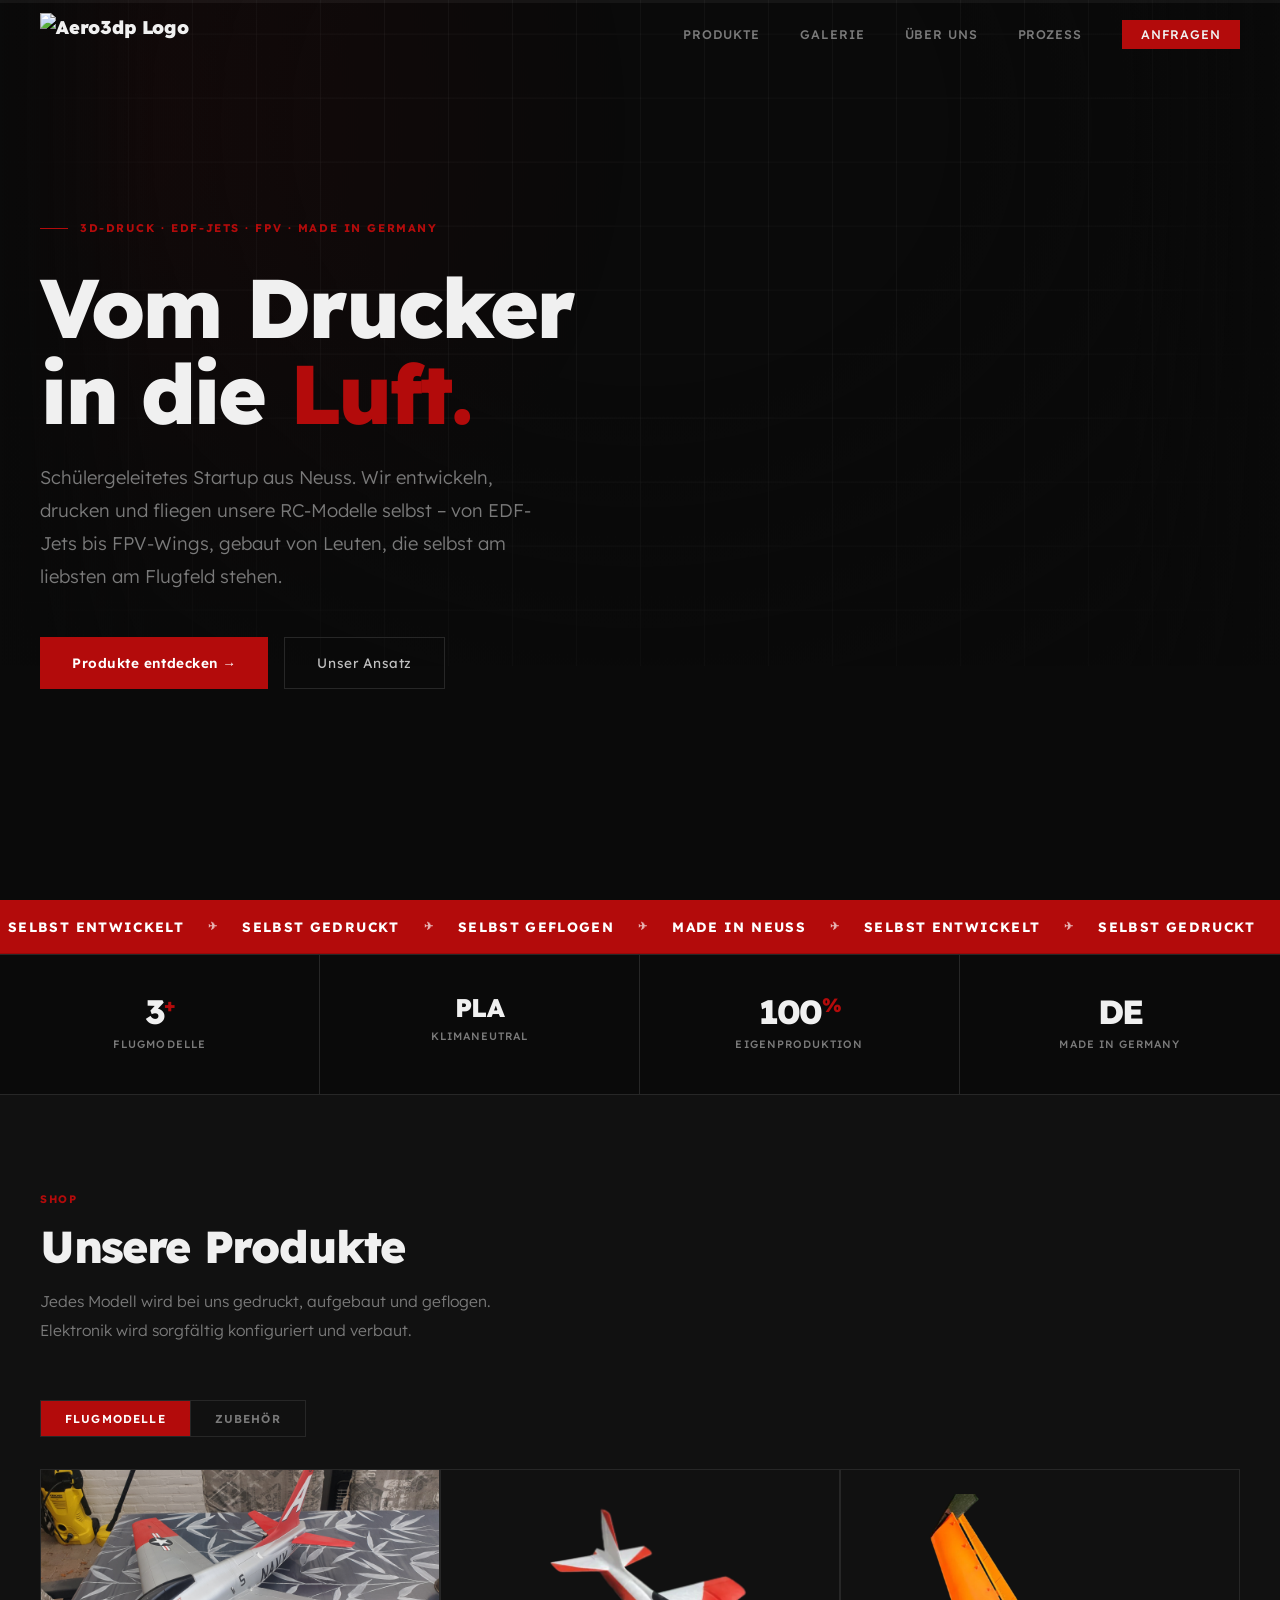
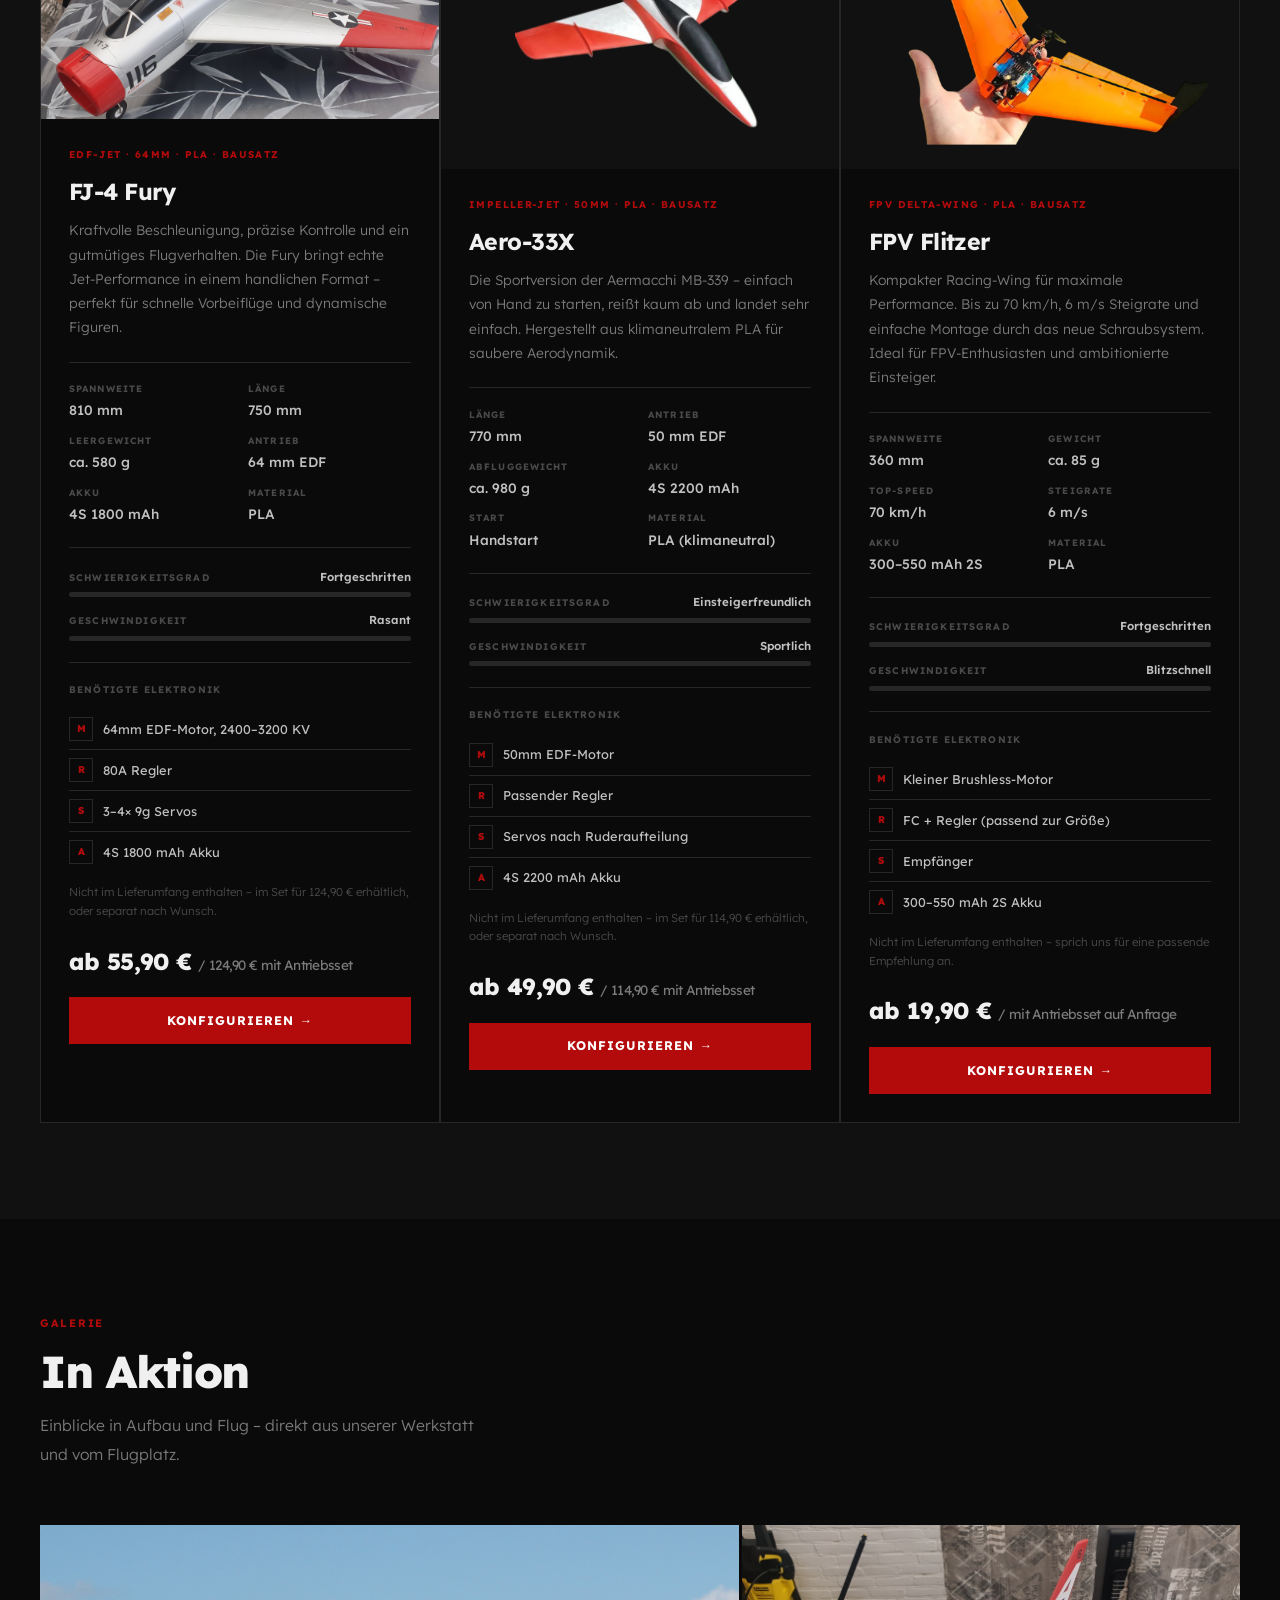
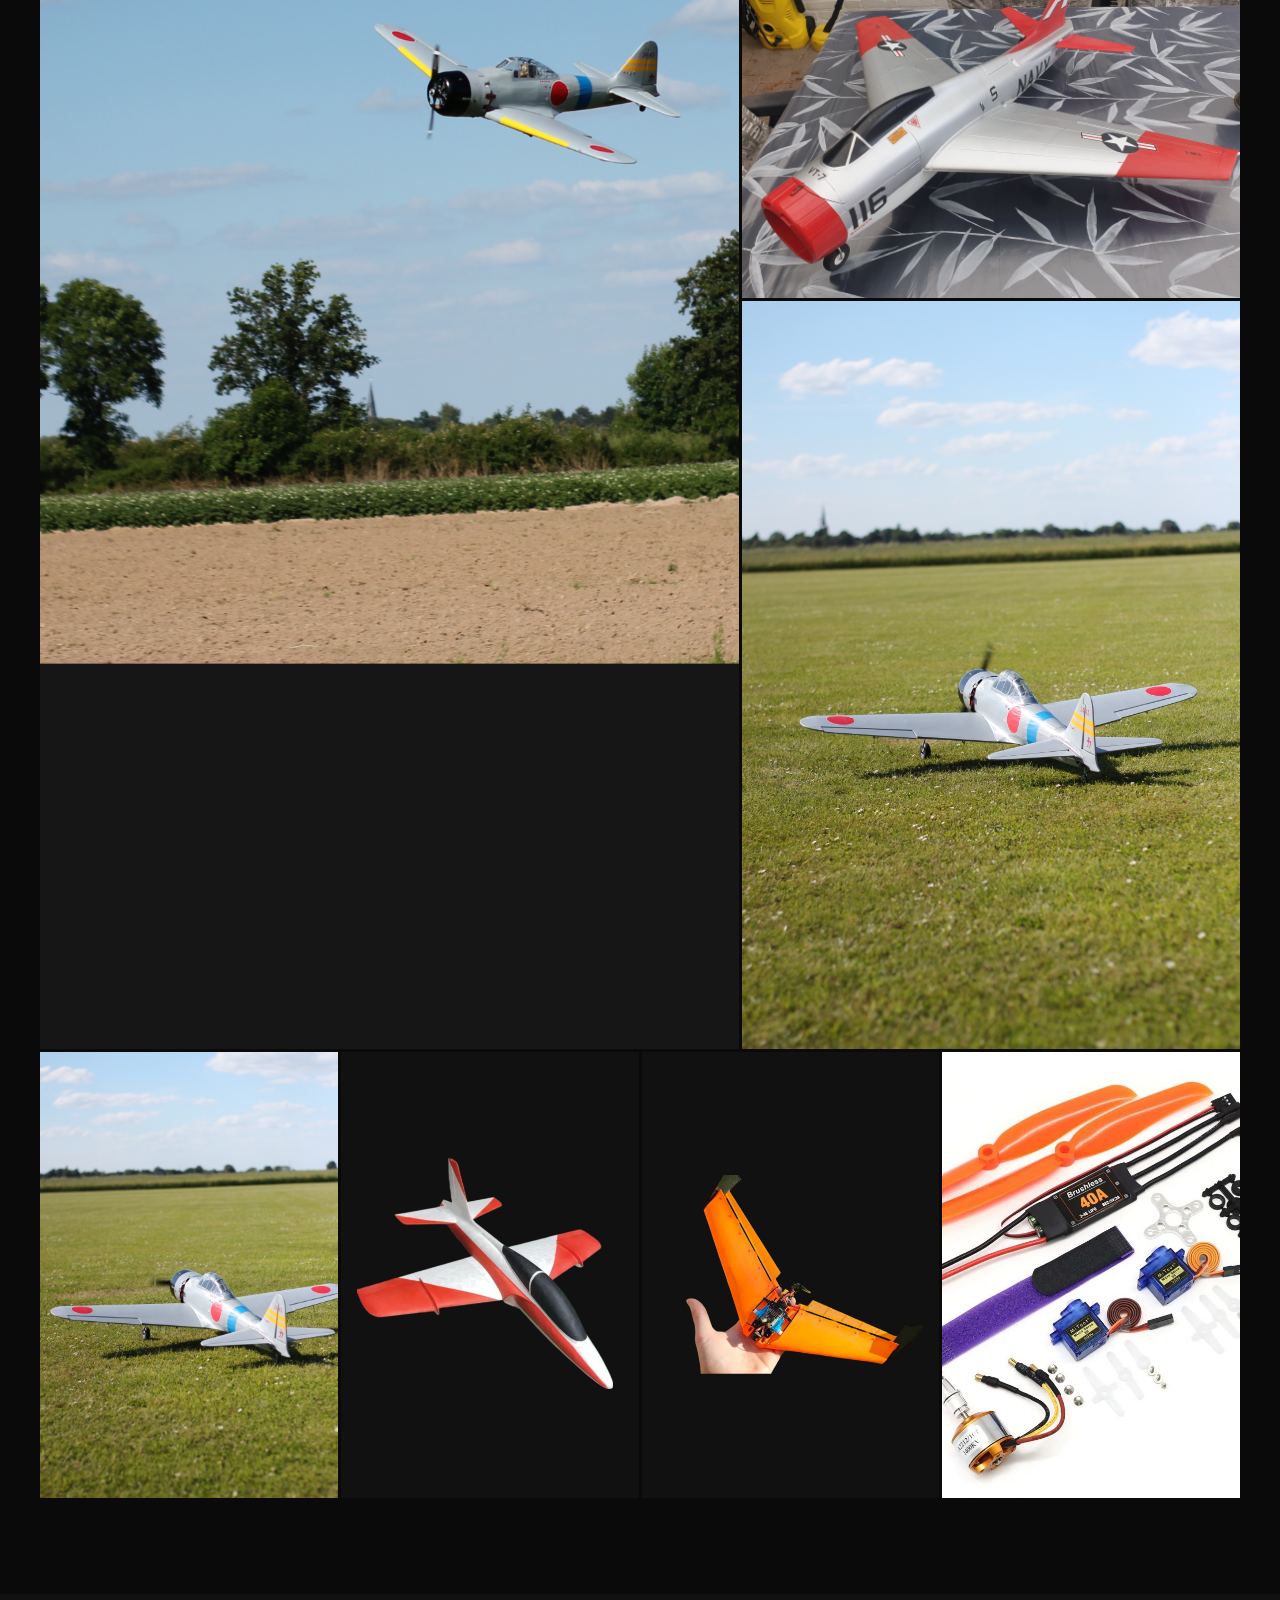
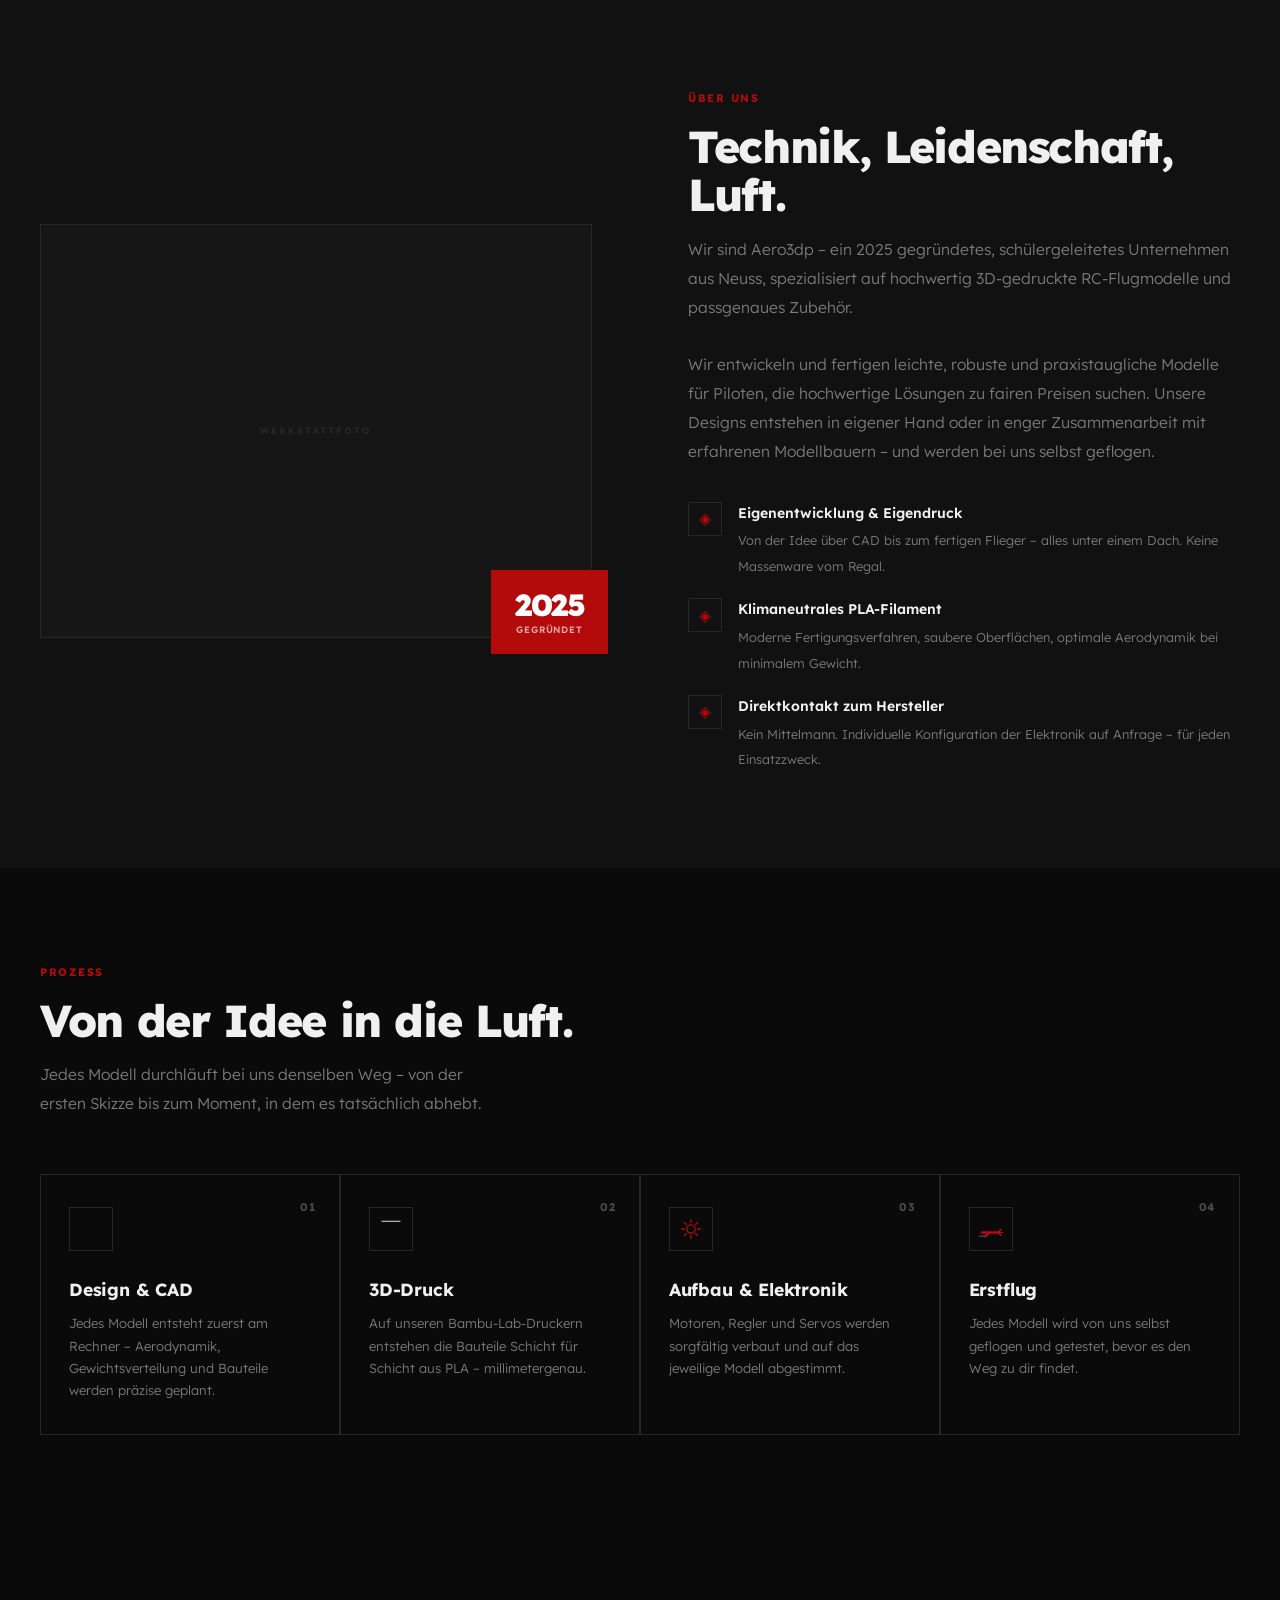
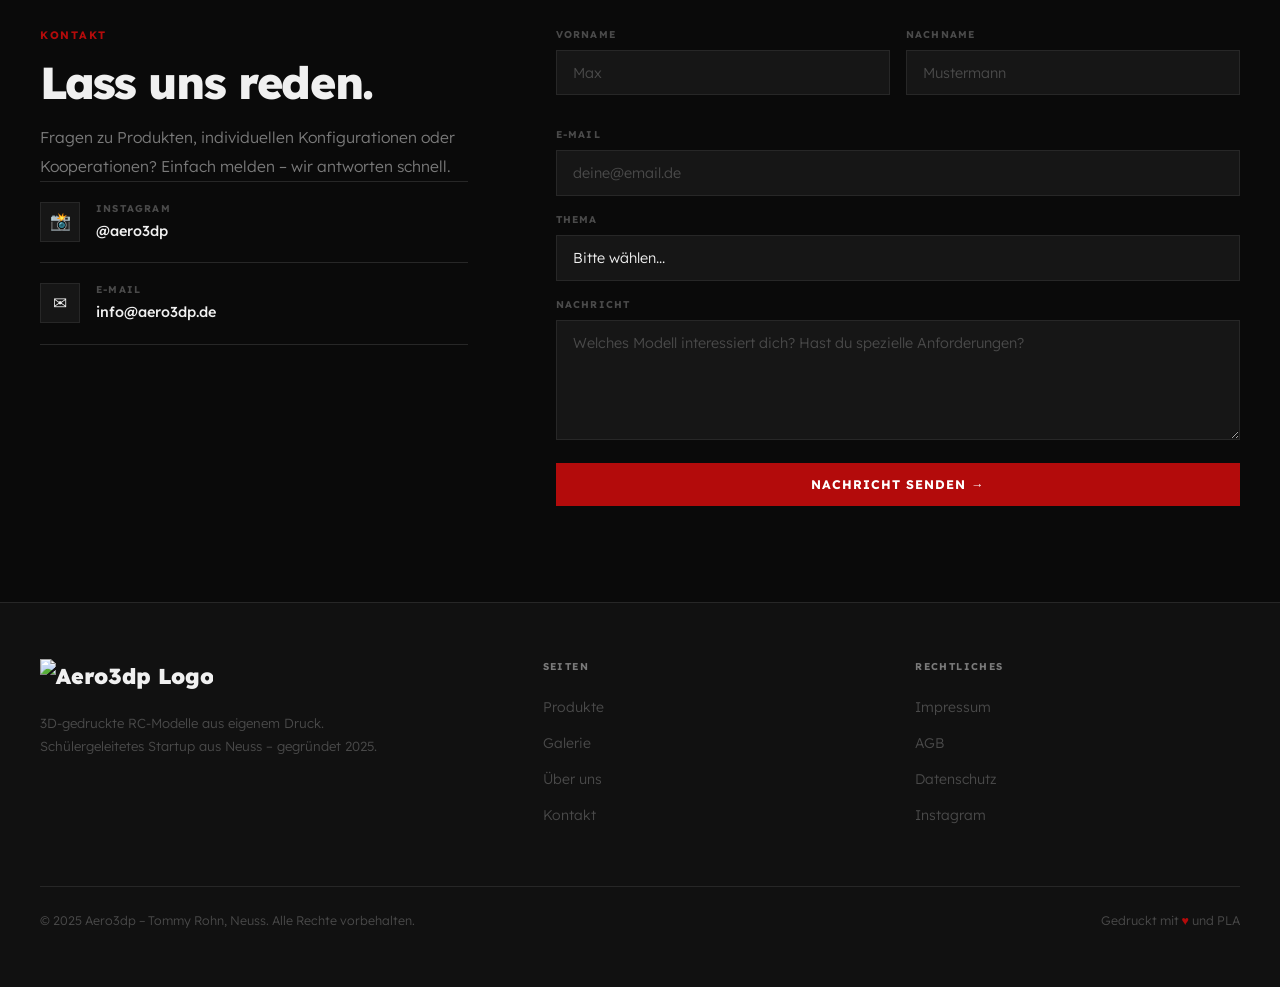
==== commit 21d54349: "Add files via upload" ====
--- a/index.html
+++ b/index.html
@@ -57,7 +57,7 @@
 <div class="altimeter"><div class="altimeter-fill" id="altimeterFill"></div></div>
 
 <nav id="nav">
-  <a href="#hero" class="logo"><img src="bilder/AERO3DP_downscaled.png" alt="Aero3dp Logo" class="logo-img"></a>
+  <a href="#hero" class="logo"><img src="bilder/AERO3DP_light.png" alt="Aero3dp Logo" class="logo-img"></a>
   <ul class="nav-links" id="navLinks">
     <li><a href="#produkte">Produkte</a></li>
     <li><a href="#galerie">Galerie</a></li>
@@ -187,12 +187,12 @@
               <li class="pelec-item"><span class="pelec-ico">S</span>3–4× 9g Servos</li>
               <li class="pelec-item"><span class="pelec-ico">A</span>4S 1800 mAh Akku</li>
             </ul>
-            <p class="pelec-note">Nicht im Lieferumfang enthalten – im Set für 55,90 € erhältlich, oder separat nach Wunsch.</p>
+            <p class="pelec-note">Nicht im Lieferumfang enthalten – im Set für 124,90 € erhältlich, oder separat nach Wunsch.</p>
           </div>
 
           <div class="pprice">
             ab 55,90 €
-            <span class="alt"> / gleicher Preis mit Antriebsset</span>
+            <span class="alt"> / 124,90 € mit Antriebsset</span>
           </div>
           <a href="fj4-fury.html" class="btn-order">Konfigurieren →</a>
         </div>
@@ -296,7 +296,10 @@
             <p class="pelec-note">Nicht im Lieferumfang enthalten – sprich uns für eine passende Empfehlung an.</p>
           </div>
 
-          <div class="pprice">Auf Anfrage</div>
+          <div class="pprice">
+            ab 19,90 €
+            <span class="alt"> / mit Antriebsset auf Anfrage</span>
+          </div>
           <a href="fpv-flitzer.html" class="btn-order">Konfigurieren →</a>
         </div>
       </article>
@@ -343,7 +346,7 @@
         </div>
         <div class="pbody">
           <p class="ptag">Strukturmaterial · CFK</p>
-          <h3 class="pname">Carbon Rundstab</h3>
+          <h3 class="pname">Aero3dp Carbon Rundstab 1x500mm</h3>
           <p class="pdesc">
             Hochwertiger Carbonfaser-Rundstab für den Modellbau. Ideal als
             Holmverstärkung, Leitwerksträger oder Strukturelement für
@@ -618,7 +621,7 @@
 <footer>
   <div class="footer-grid">
     <div class="footer-brand">
-      <a href="#hero" class="logo" style="font-size:1.35rem"><img src="bilder/AERO3DP_downscaled.png" alt="Aero3dp Logo" class="logo-img footer-logo-img"></a>
+      <a href="#hero" class="logo" style="font-size:1.35rem"><img src="bilder/AERO3DP_light.png" alt="Aero3dp Logo" class="logo-img footer-logo-img"></a>
       <p>3D-gedruckte RC-Modelle aus eigenem Druck.<br>Schülergeleitetes Startup aus Neuss – gegründet 2025.</p>
     </div>
     <div class="footer-col">
--- a/styles.css
+++ b/styles.css
@@ -68,7 +68,7 @@
     /* ─── NAV ─── */
     #nav {
       position: fixed; inset: 0 0 auto 0; z-index: 200;
-      height: 76px; padding: 0 2.5rem;
+      height: 68px; padding: 0 2.5rem;
       display: flex; align-items: center; justify-content: space-between;
       transition: background .35s, border-bottom .35s;
     }
@@ -80,12 +80,9 @@
     .logo { font-size: 1.15rem; font-weight: 900; letter-spacing: -.01em; color: var(--white); text-decoration: none; display: inline-flex; align-items: center; }
     .logo b { color: var(--red); }
     .logo-img {
-      height: 54px; width: auto; display: block;
-      background: #fff;
-      padding: .4rem .8rem;
-      border-radius: 4px;
-    }
-    .footer-logo-img { height: 50px; }
+      height: 42px; width: auto; display: block;
+    }
+    .footer-logo-img { height: 40px; }
     .nav-links { display: flex; align-items: center; gap: 2.5rem; list-style: none; }
     .nav-links a { position: relative; font-size: .78rem; font-weight: 500; letter-spacing: .07em; text-transform: uppercase; color: var(--gray); text-decoration: none; transition: color .2s; }
     .nav-links a:not(.cta-link)::after {
@@ -492,7 +489,7 @@
     }
     @media (max-width: 768px) {
       #nav { padding: 0 1.25rem; height: 68px; }
-      .logo-img { height: 42px; padding: .3rem .6rem; }
+      .logo-img { height: 34px; }
       .nav-links { display: none; flex-direction: column; position: fixed; top: 68px; left: 0; right: 0; background: rgba(10,10,10,.97); border-bottom: 1px solid var(--border); padding: 1.5rem 1.25rem; gap: 1rem; }
       .nav-links.open { display: flex; }
       .burger { display: flex; }
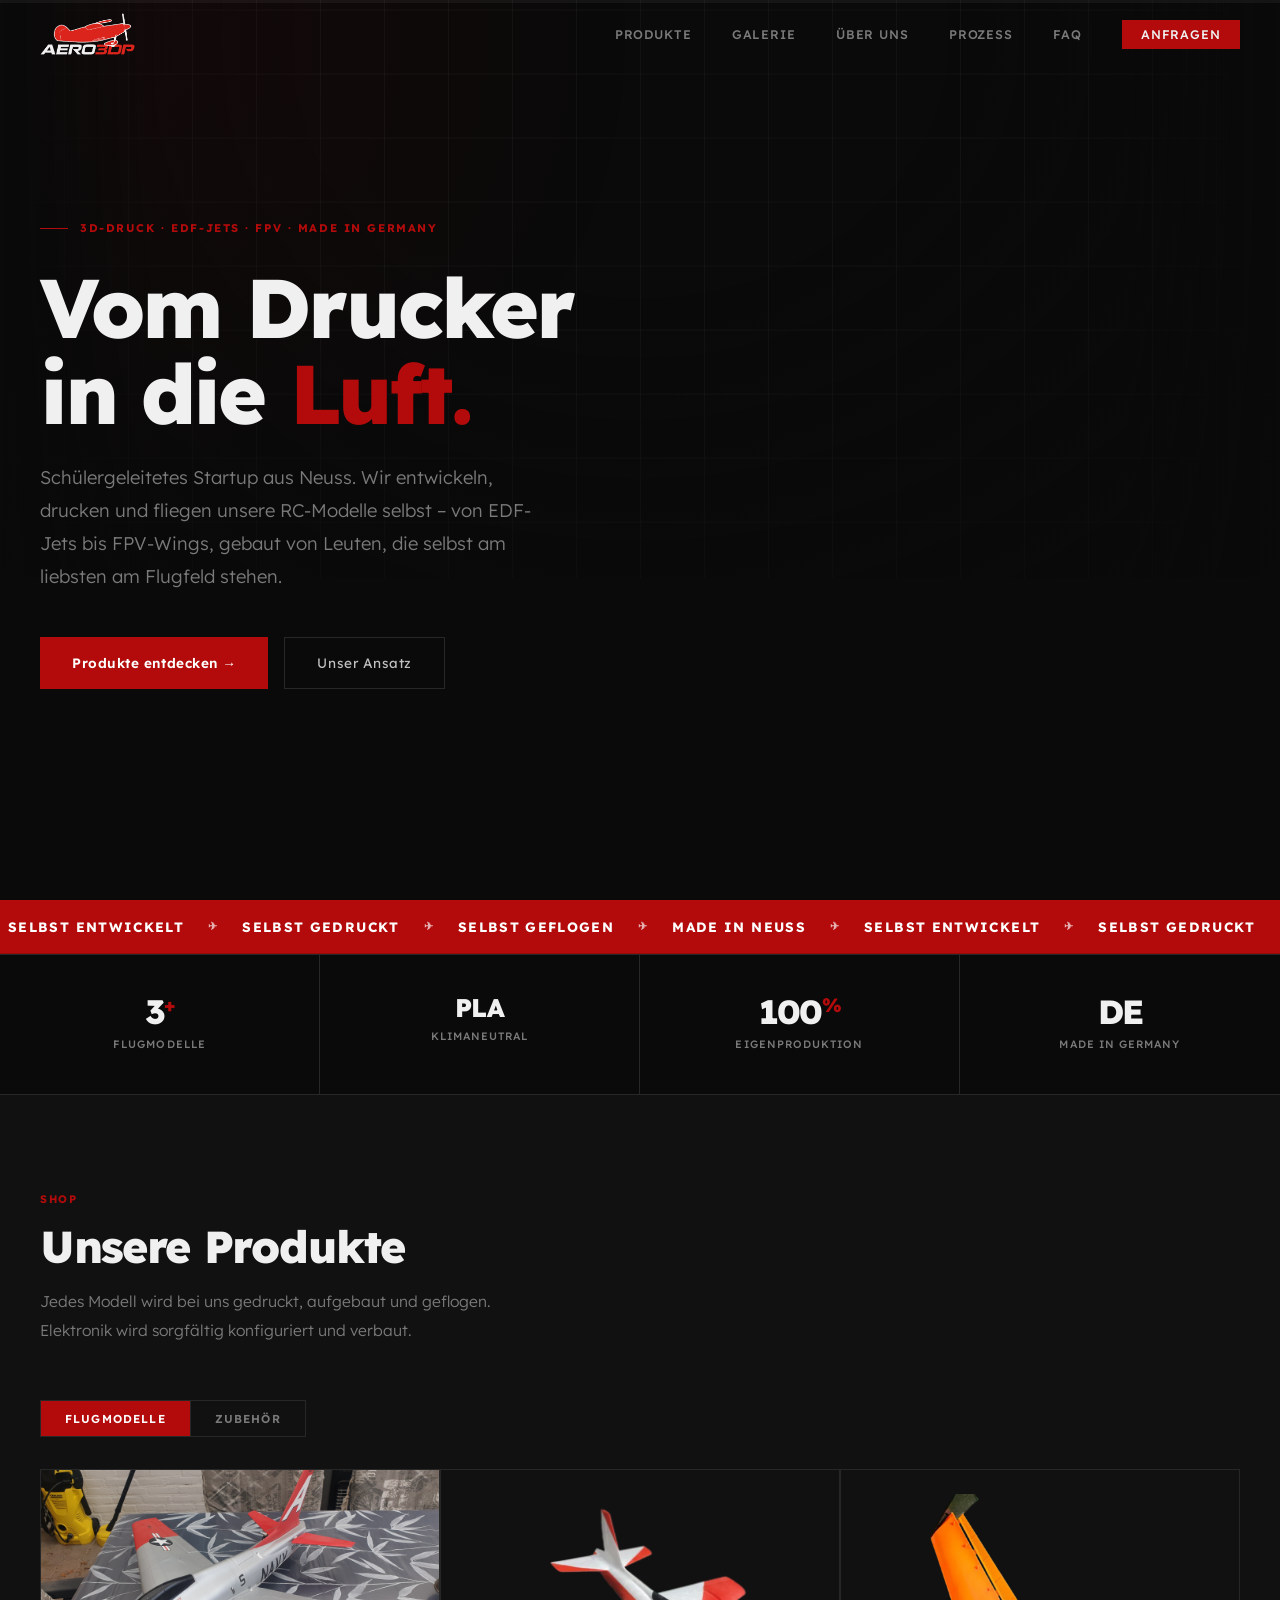
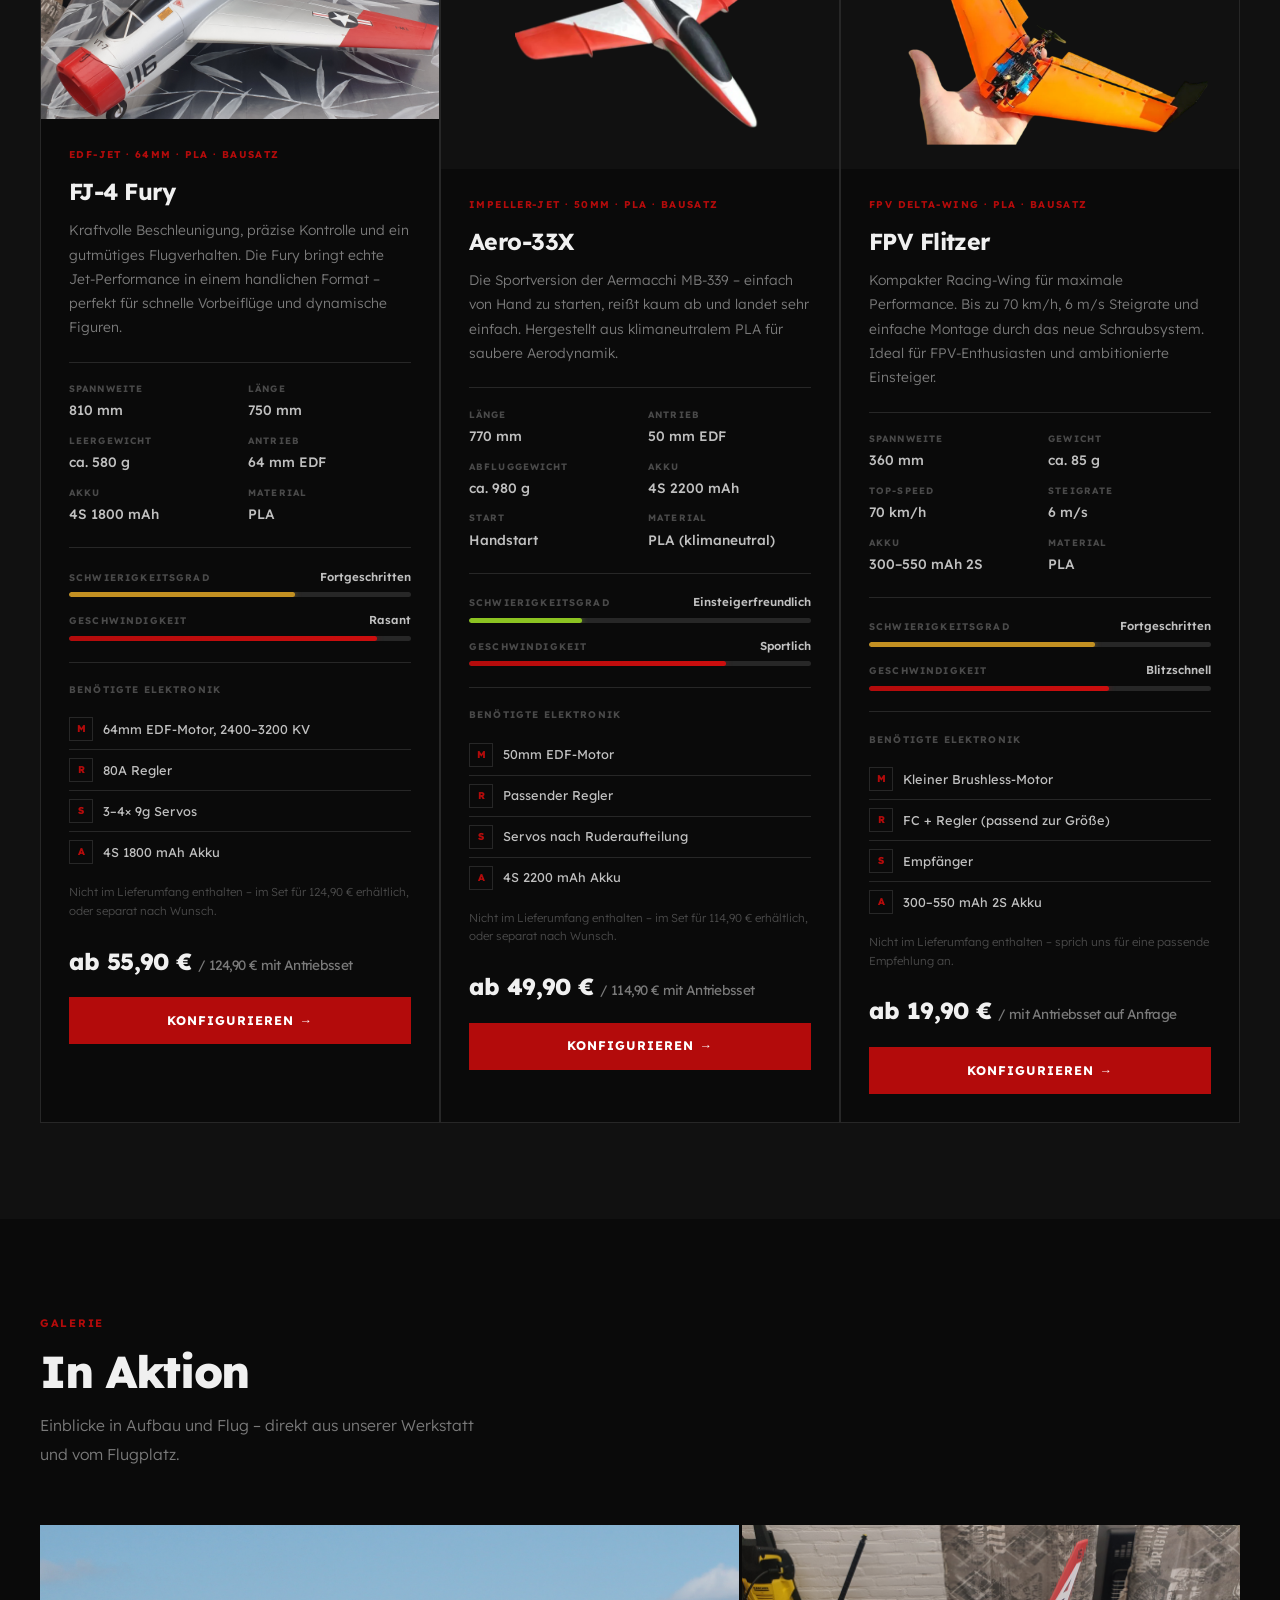
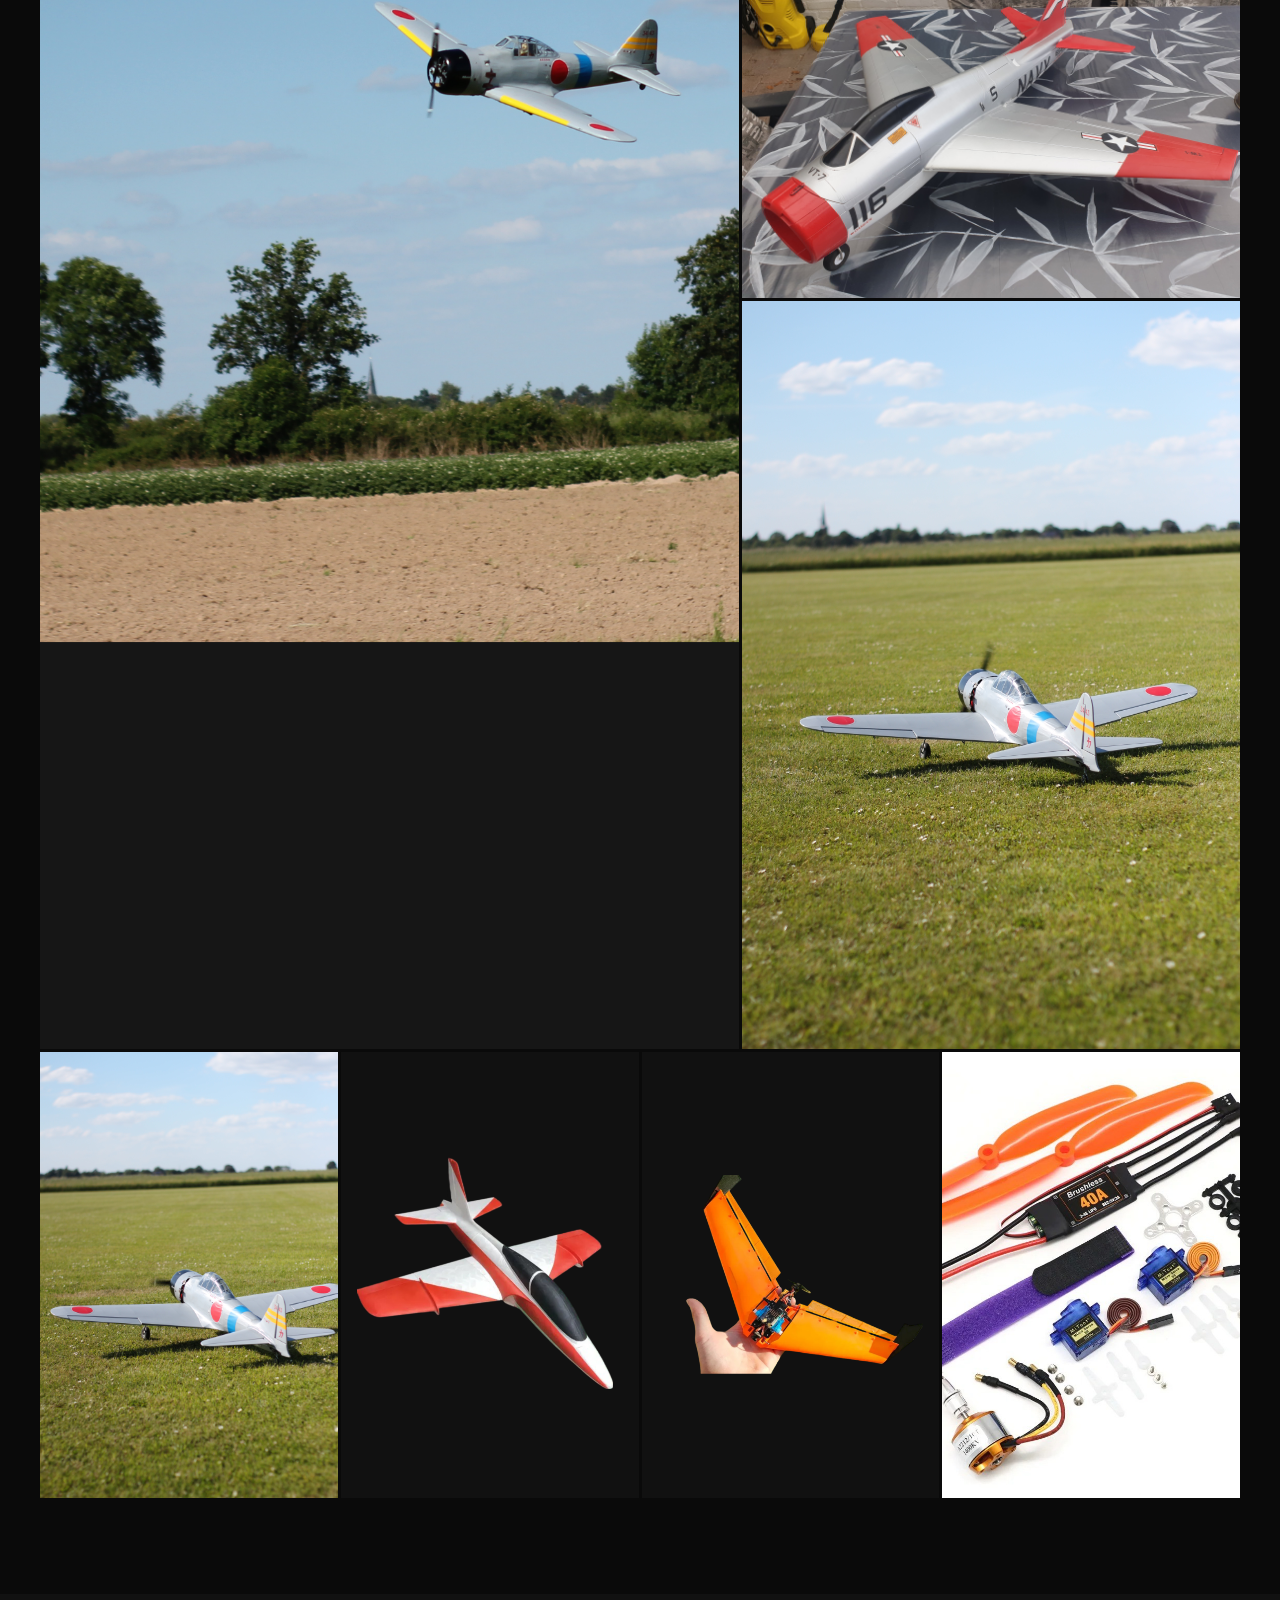
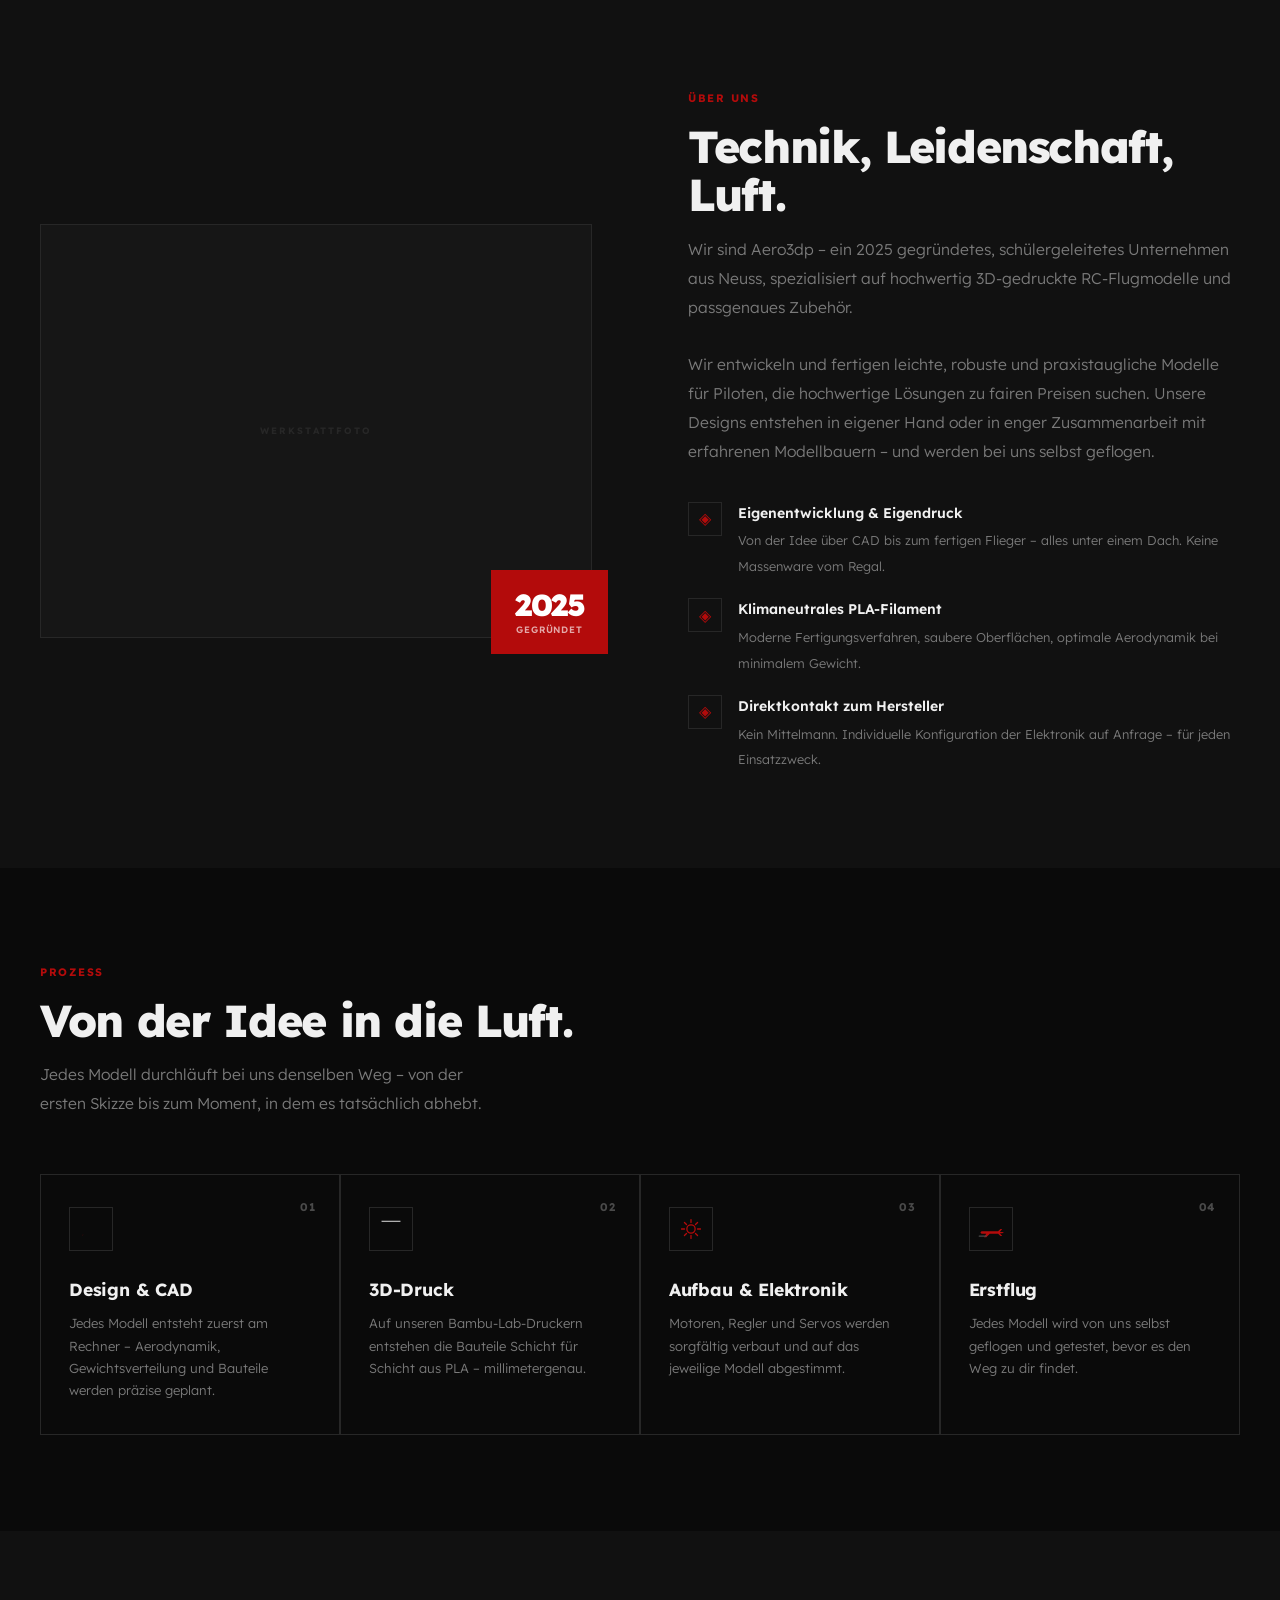
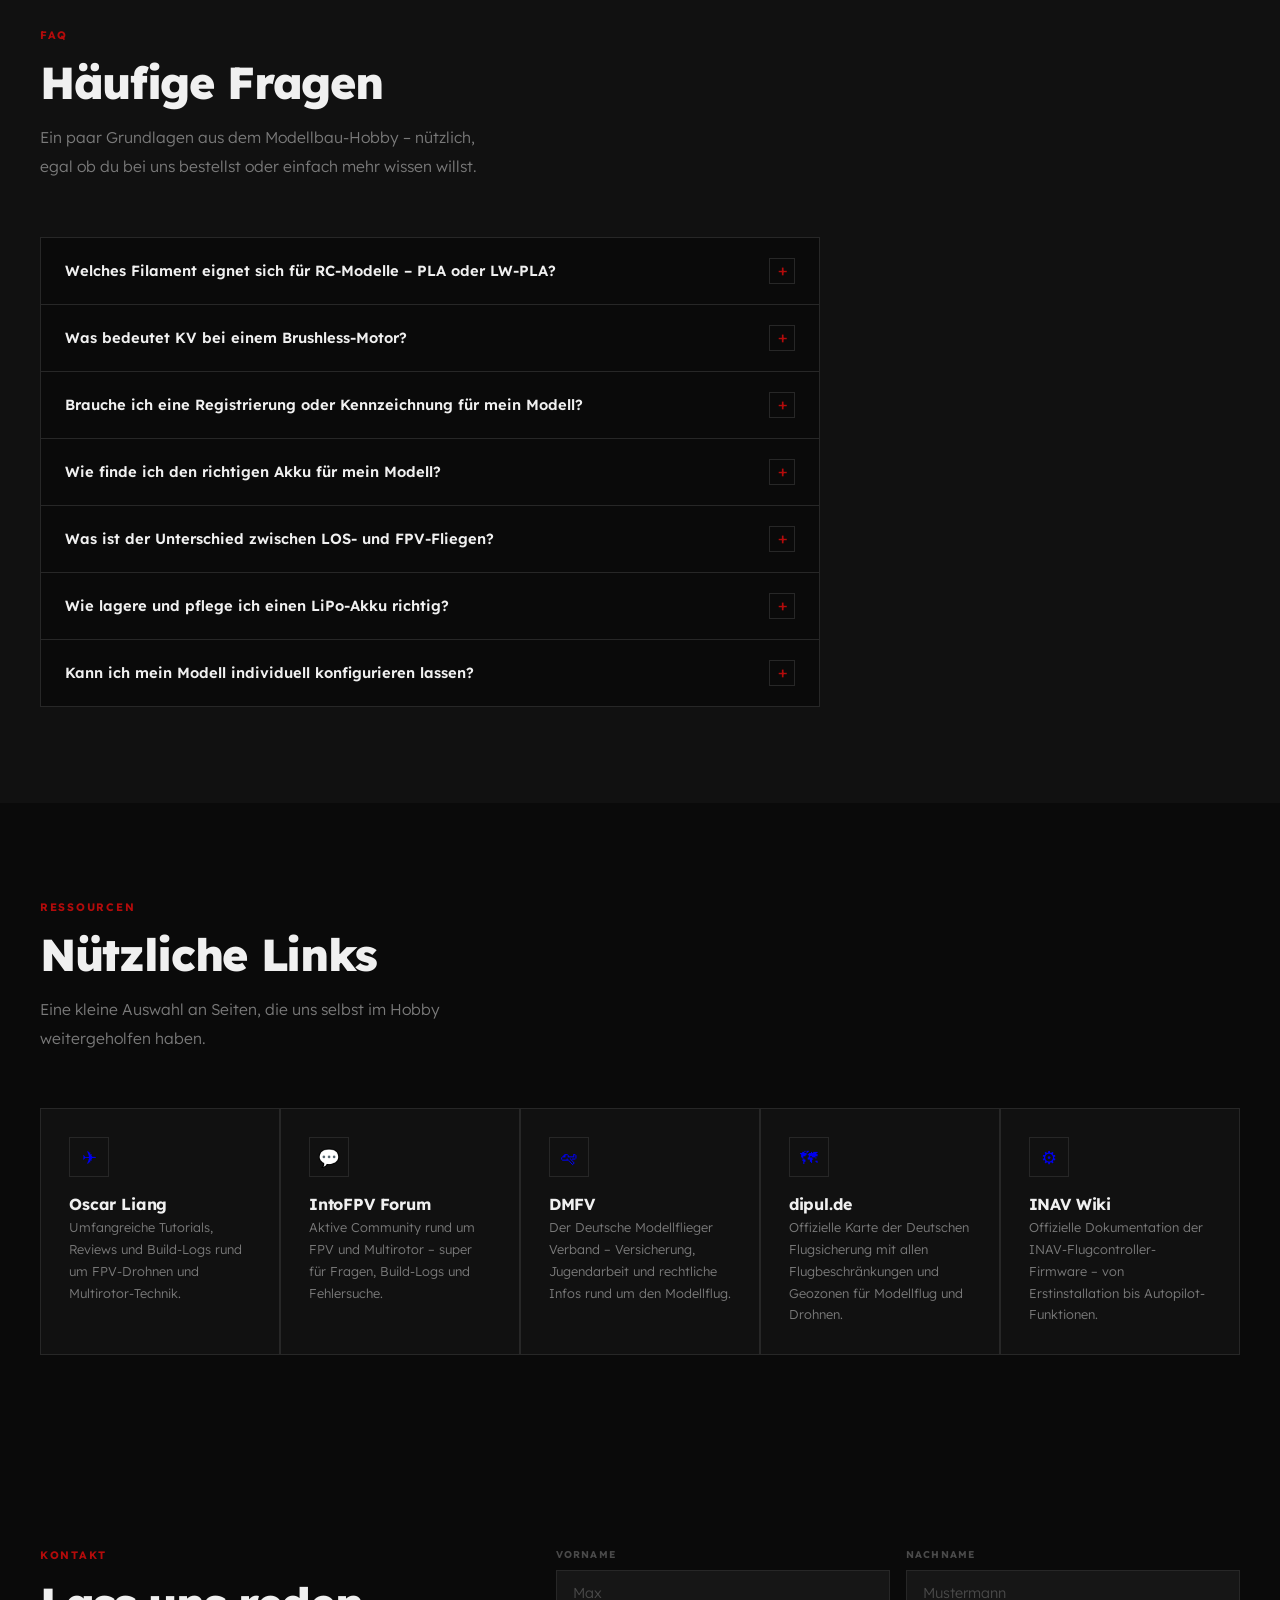
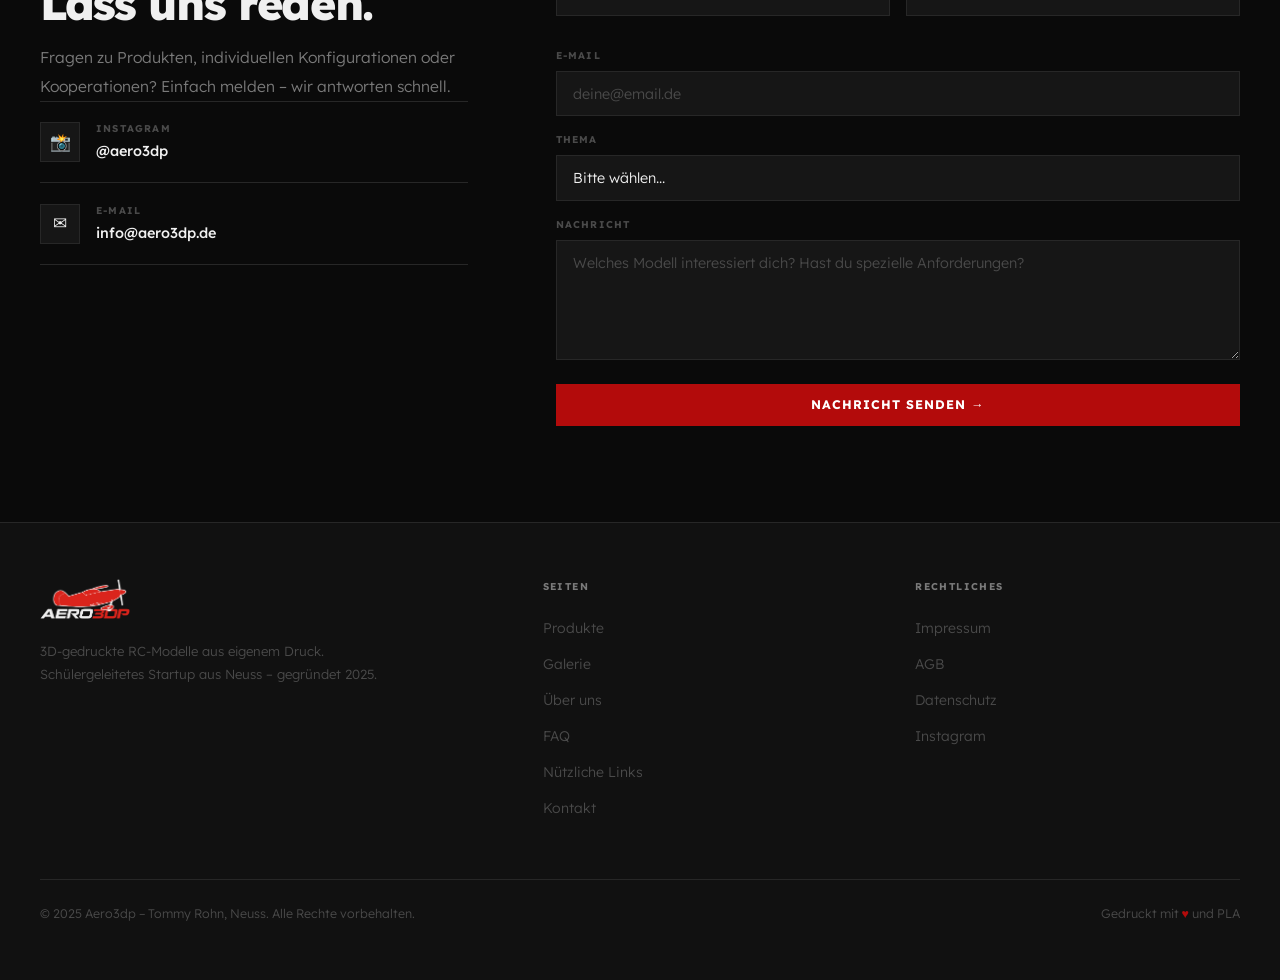
==== commit 7c5941f2: "Add files via upload" ====
--- a/index.html
+++ b/index.html
@@ -44,6 +44,44 @@
     "sameAs": ["https://instagram.com/aero3dp"]
   }
   </script>
+  <script type="application/ld+json">
+  {
+    "@context": "https://schema.org",
+    "@type": "FAQPage",
+    "mainEntity": [
+      {
+        "@type": "Question",
+        "name": "Welches Filament eignet sich für RC-Modelle – PLA oder LW-PLA?",
+        "acceptedAnswer": { "@type": "Answer", "text": "PLA ist robust, günstig und ideal für die meisten Modelle. LW-PLA schäumt beim Druck auf und wird dadurch deutlich leichter bei ähnlicher Stabilität – perfekt für Flügel und Rumpfteile." }
+      },
+      {
+        "@type": "Question",
+        "name": "Was bedeutet KV bei einem Brushless-Motor?",
+        "acceptedAnswer": { "@type": "Answer", "text": "KV gibt an, wie viele Umdrehungen pro Minute ein Motor pro Volt Spannung ohne Last erreicht. Niedrige KV-Werte liefern mehr Drehmoment für große Propeller, hohe KV-Werte drehen schneller für kleine Propeller." }
+      },
+      {
+        "@type": "Question",
+        "name": "Brauche ich eine Registrierung oder Kennzeichnung für mein Modell?",
+        "acceptedAnswer": { "@type": "Answer", "text": "In Deutschland müssen Modelle ab 250 g in der Regel über die EU-Betreiberregistrierung angemeldet und mit der e-ID gekennzeichnet werden." }
+      },
+      {
+        "@type": "Question",
+        "name": "Wie finde ich den richtigen Akku für mein Modell?",
+        "acceptedAnswer": { "@type": "Answer", "text": "Wichtig sind Zellenzahl (S), Kapazität (mAh) und Entladerate (C). Die passende Kombination hängt vom Motor und Modellgewicht ab." }
+      },
+      {
+        "@type": "Question",
+        "name": "Was ist der Unterschied zwischen LOS- und FPV-Fliegen?",
+        "acceptedAnswer": { "@type": "Answer", "text": "LOS bedeutet, das Modell wird direkt vom Boden aus nach Sicht gesteuert. Bei FPV überträgt eine Kamera im Modell ein Live-Bild auf eine Brille oder einen Monitor." }
+      },
+      {
+        "@type": "Question",
+        "name": "Wie lagere und pflege ich einen LiPo-Akku richtig?",
+        "acceptedAnswer": { "@type": "Answer", "text": "LiPos nie komplett leer fliegen oder dauerhaft voll lagern. Für längere Lagerung eignet sich der Storage-Modus bei ca. 3,8 V pro Zelle." }
+      }
+    ]
+  }
+  </script>
 </head>
 <body>
 
@@ -63,6 +101,7 @@
     <li><a href="#galerie">Galerie</a></li>
     <li><a href="#ueber-uns">Über uns</a></li>
     <li><a href="#prozess">Prozess</a></li>
+    <li><a href="#faq">FAQ</a></li>
     <li><a href="#kontakt" class="cta-link">Anfragen</a></li>
   </ul>
   <button class="burger" id="burger" aria-label="Menü öffnen" onclick="toggleNav()">
@@ -549,6 +588,93 @@
   </div>
 </section>
 
+<!-- ── FAQ ── -->
+<section id="faq" class="sec sec-alt">
+  <div class="sec-head reveal">
+    <p class="eyebrow">FAQ</p>
+    <h2 class="sec-title">Häufige Fragen</h2>
+    <p class="sec-desc">Ein paar Grundlagen aus dem Modellbau-Hobby – nützlich, egal ob du bei uns bestellst oder einfach mehr wissen willst.</p>
+  </div>
+
+  <div class="faq-list reveal reveal-d1">
+    <details class="faq-item">
+      <summary class="faq-q">Welches Filament eignet sich für RC-Modelle – PLA oder LW-PLA?<span class="faq-icon">+</span></summary>
+      <div class="faq-a">PLA ist robust, günstig und ideal für die meisten Modelle. LW-PLA ("Lightweight PLA") schäumt beim Druck auf und wird dadurch deutlich leichter bei ähnlicher Stabilität – perfekt für Flügel und Rumpfteile, wo jedes Gramm die Flugleistung beeinflusst. Bei ausgewählten Modellen kannst du bei uns direkt zwischen beiden wählen.</div>
+    </details>
+    <details class="faq-item">
+      <summary class="faq-q">Was bedeutet KV bei einem Brushless-Motor?<span class="faq-icon">+</span></summary>
+      <div class="faq-a">KV gibt an, wie viele Umdrehungen pro Minute ein Motor pro Volt Spannung ohne Last erreicht. Ein niedriger KV-Wert (z. B. 1000 KV) dreht langsamer, aber mit mehr Drehmoment – gut für große Propeller. Ein hoher KV-Wert dreht schneller und passt eher zu kleinen Propellern oder Impellern.</div>
+    </details>
+    <details class="faq-item">
+      <summary class="faq-q">Brauche ich eine Registrierung oder Kennzeichnung für mein Modell?<span class="faq-icon">+</span></summary>
+      <div class="faq-a">In Deutschland müssen Modelle ab 250 g in der Regel über die EU-Betreiberregistrierung angemeldet und mit der e-ID gekennzeichnet werden. Die genauen Regeln und Flugverbotszonen findest du auf der offiziellen Karte weiter unten unter "Nützliche Links".</div>
+    </details>
+    <details class="faq-item">
+      <summary class="faq-q">Wie finde ich den richtigen Akku für mein Modell?<span class="faq-icon">+</span></summary>
+      <div class="faq-a">Wichtig sind Zellenzahl (S, z. B. 4S = 14,8 V), Kapazität (mAh) und Entladerate (C). Mehr Zellen bedeuten mehr Leistung, mehr Kapazität bedeutet längere Flugzeit – aber auch mehr Gewicht. Die passende Kombination für jedes unserer Modelle findest du direkt in den technischen Daten der jeweiligen Produktseite.</div>
+    </details>
+    <details class="faq-item">
+      <summary class="faq-q">Was ist der Unterschied zwischen LOS- und FPV-Fliegen?<span class="faq-icon">+</span></summary>
+      <div class="faq-a">LOS ("Line of Sight") heißt, du siehst dein Modell direkt vom Boden aus und steuerst nach Sicht. Bei FPV ("First Person View") überträgt eine Kamera im Modell ein Live-Bild auf eine Brille oder einen Monitor – du fliegst quasi aus der Cockpit-Perspektive mit.</div>
+    </details>
+    <details class="faq-item">
+      <summary class="faq-q">Wie lagere und pflege ich einen LiPo-Akku richtig?<span class="faq-icon">+</span></summary>
+      <div class="faq-a">LiPos nie komplett leer fliegen oder dauerhaft voll lagern. Für längere Lagerung eignet sich der Storage-Modus (ca. 3,8 V pro Zelle). Immer mit einem geeigneten LiPo-Ladegerät und nie unbeaufsichtigt laden.</div>
+    </details>
+    <details class="faq-item">
+      <summary class="faq-q">Kann ich mein Modell individuell konfigurieren lassen?<span class="faq-icon">+</span></summary>
+      <div class="faq-a">Ja! Über die Produktseiten kannst du bei ausgewählten Modellen Farbe, Material und ein optionales Antriebsset direkt online konfigurieren. Bei Sonderwünschen schreib uns einfach über das Kontaktformular.</div>
+    </details>
+  </div>
+</section>
+
+<!-- ── NÜTZLICHE LINKS ── -->
+<section id="links" class="sec">
+  <div class="sec-head reveal">
+    <p class="eyebrow">Ressourcen</p>
+    <h2 class="sec-title">Nützliche Links</h2>
+    <p class="sec-desc">Eine kleine Auswahl an Seiten, die uns selbst im Hobby weitergeholfen haben.</p>
+  </div>
+
+  <div class="links-grid reveal reveal-d1">
+    <a href="https://oscarliang.com" target="_blank" rel="noopener" class="link-card">
+      <div class="link-ico">✈</div>
+      <div class="link-body">
+        <h3 class="link-title">Oscar Liang</h3>
+        <p class="link-desc">Umfangreiche Tutorials, Reviews und Build-Logs rund um FPV-Drohnen und Multirotor-Technik.</p>
+      </div>
+    </a>
+    <a href="https://intofpv.com" target="_blank" rel="noopener" class="link-card">
+      <div class="link-ico">💬</div>
+      <div class="link-body">
+        <h3 class="link-title">IntoFPV Forum</h3>
+        <p class="link-desc">Aktive Community rund um FPV und Multirotor – super für Fragen, Build-Logs und Fehlersuche.</p>
+      </div>
+    </a>
+    <a href="https://www.dmfv.aero" target="_blank" rel="noopener" class="link-card">
+      <div class="link-ico">🛩</div>
+      <div class="link-body">
+        <h3 class="link-title">DMFV</h3>
+        <p class="link-desc">Der Deutsche Modellflieger Verband – Versicherung, Jugendarbeit und rechtliche Infos rund um den Modellflug.</p>
+      </div>
+    </a>
+    <a href="https://www.dipul.de" target="_blank" rel="noopener" class="link-card">
+      <div class="link-ico">🗺</div>
+      <div class="link-body">
+        <h3 class="link-title">dipul.de</h3>
+        <p class="link-desc">Offizielle Karte der Deutschen Flugsicherung mit allen Flugbeschränkungen und Geozonen für Modellflug und Drohnen.</p>
+      </div>
+    </a>
+    <a href="https://github.com/iNavFlight/inav/wiki" target="_blank" rel="noopener" class="link-card">
+      <div class="link-ico">⚙</div>
+      <div class="link-body">
+        <h3 class="link-title">INAV Wiki</h3>
+        <p class="link-desc">Offizielle Dokumentation der INAV-Flugcontroller-Firmware – von Erstinstallation bis Autopilot-Funktionen.</p>
+      </div>
+    </a>
+  </div>
+</section>
+
 <!-- ── KONTAKT ── -->
 <section id="kontakt" class="sec">
   <div class="contact-grid">
@@ -630,6 +756,8 @@
         <li><a href="#produkte">Produkte</a></li>
         <li><a href="#galerie">Galerie</a></li>
         <li><a href="#ueber-uns">Über uns</a></li>
+        <li><a href="#faq">FAQ</a></li>
+        <li><a href="#links">Nützliche Links</a></li>
         <li><a href="#kontakt">Kontakt</a></li>
       </ul>
     </div>
--- a/styles.css
+++ b/styles.css
@@ -570,6 +570,13 @@
 .pd-imgbox img.contain { object-fit: contain; padding: 2rem; }
 .pd-imgbox img.cover { object-fit: cover; }
 
+.pd-quickcolor {
+  margin-bottom: 1.75rem;
+  padding-bottom: 1.75rem;
+  border-bottom: 1px solid var(--border);
+}
+.pd-quickcolor .config-group { margin-bottom: 0; }
+
 /* ─── KONFIGURATOR ─── */
 .config-group { margin-bottom: 1.9rem; }
 .config-label {
@@ -669,3 +676,96 @@
   .product-hero { padding: 7rem 1.25rem 2.5rem; }
   .material-options { grid-template-columns: 1fr; }
 }
+
+/* ═══════════════════════════════════════════════
+   FAQ ACCORDION
+   ═══════════════════════════════════════════════ */
+.faq-list { max-width: 780px; }
+.faq-item {
+  border: 1px solid var(--border);
+  border-bottom: none;
+  background: var(--bg);
+}
+.faq-item:last-child { border-bottom: 1px solid var(--border); }
+
+.faq-q {
+  display: flex;
+  align-items: center;
+  justify-content: space-between;
+  gap: 1.5rem;
+  padding: 1.25rem 1.5rem;
+  cursor: pointer;
+  list-style: none;
+  font-size: .92rem;
+  font-weight: 600;
+  color: var(--white);
+  transition: color .2s;
+  -webkit-tap-highlight-color: transparent;
+}
+.faq-q::-webkit-details-marker { display: none; }
+.faq-q::marker { content: ''; }
+.faq-q:hover { color: var(--red); }
+
+.faq-icon {
+  flex-shrink: 0;
+  width: 26px; height: 26px;
+  border: 1px solid var(--border);
+  display: flex; align-items: center; justify-content: center;
+  font-size: 1rem;
+  font-weight: 400;
+  color: var(--red);
+  transition: transform .3s ease, border-color .2s;
+}
+.faq-item[open] .faq-icon { transform: rotate(45deg); border-color: var(--red); }
+
+.faq-a {
+  padding: 0 1.5rem 1.5rem;
+  font-size: .85rem;
+  font-weight: 300;
+  color: var(--gray);
+  line-height: 1.8;
+  animation: faqReveal .35s ease;
+}
+@keyframes faqReveal {
+  from { opacity: 0; transform: translateY(-8px); }
+  to   { opacity: 1; transform: translateY(0); }
+}
+@media (prefers-reduced-motion: reduce) {
+  .faq-a { animation: none; }
+}
+
+/* ═══════════════════════════════════════════════
+   NÜTZLICHE LINKS
+   ═══════════════════════════════════════════════ */
+.links-grid {
+  display: grid;
+  grid-template-columns: repeat(auto-fit, minmax(220px, 1fr));
+  gap: 1.5px;
+  background: var(--border);
+  border: 1.5px solid var(--border);
+}
+.link-card {
+  background: var(--bg-2);
+  padding: 1.75rem;
+  text-decoration: none;
+  display: flex;
+  flex-direction: column;
+  gap: .9rem;
+  transition: background .2s, transform .2s;
+}
+.link-card:hover { background: var(--card); transform: translateY(-2px); }
+.link-ico {
+  width: 40px; height: 40px;
+  border: 1px solid var(--border);
+  display: flex; align-items: center; justify-content: center;
+  font-size: 1.1rem;
+  transition: border-color .2s;
+}
+.link-card:hover .link-ico { border-color: var(--red); }
+.link-title { font-size: 1rem; font-weight: 700; color: var(--white); letter-spacing: -.01em; }
+.link-desc { font-size: .8rem; font-weight: 300; color: var(--gray); line-height: 1.7; }
+
+@media (max-width: 768px) {
+  .faq-q { padding: 1.1rem 1.1rem; font-size: .87rem; }
+  .faq-a { padding: 0 1.1rem 1.25rem; }
+}
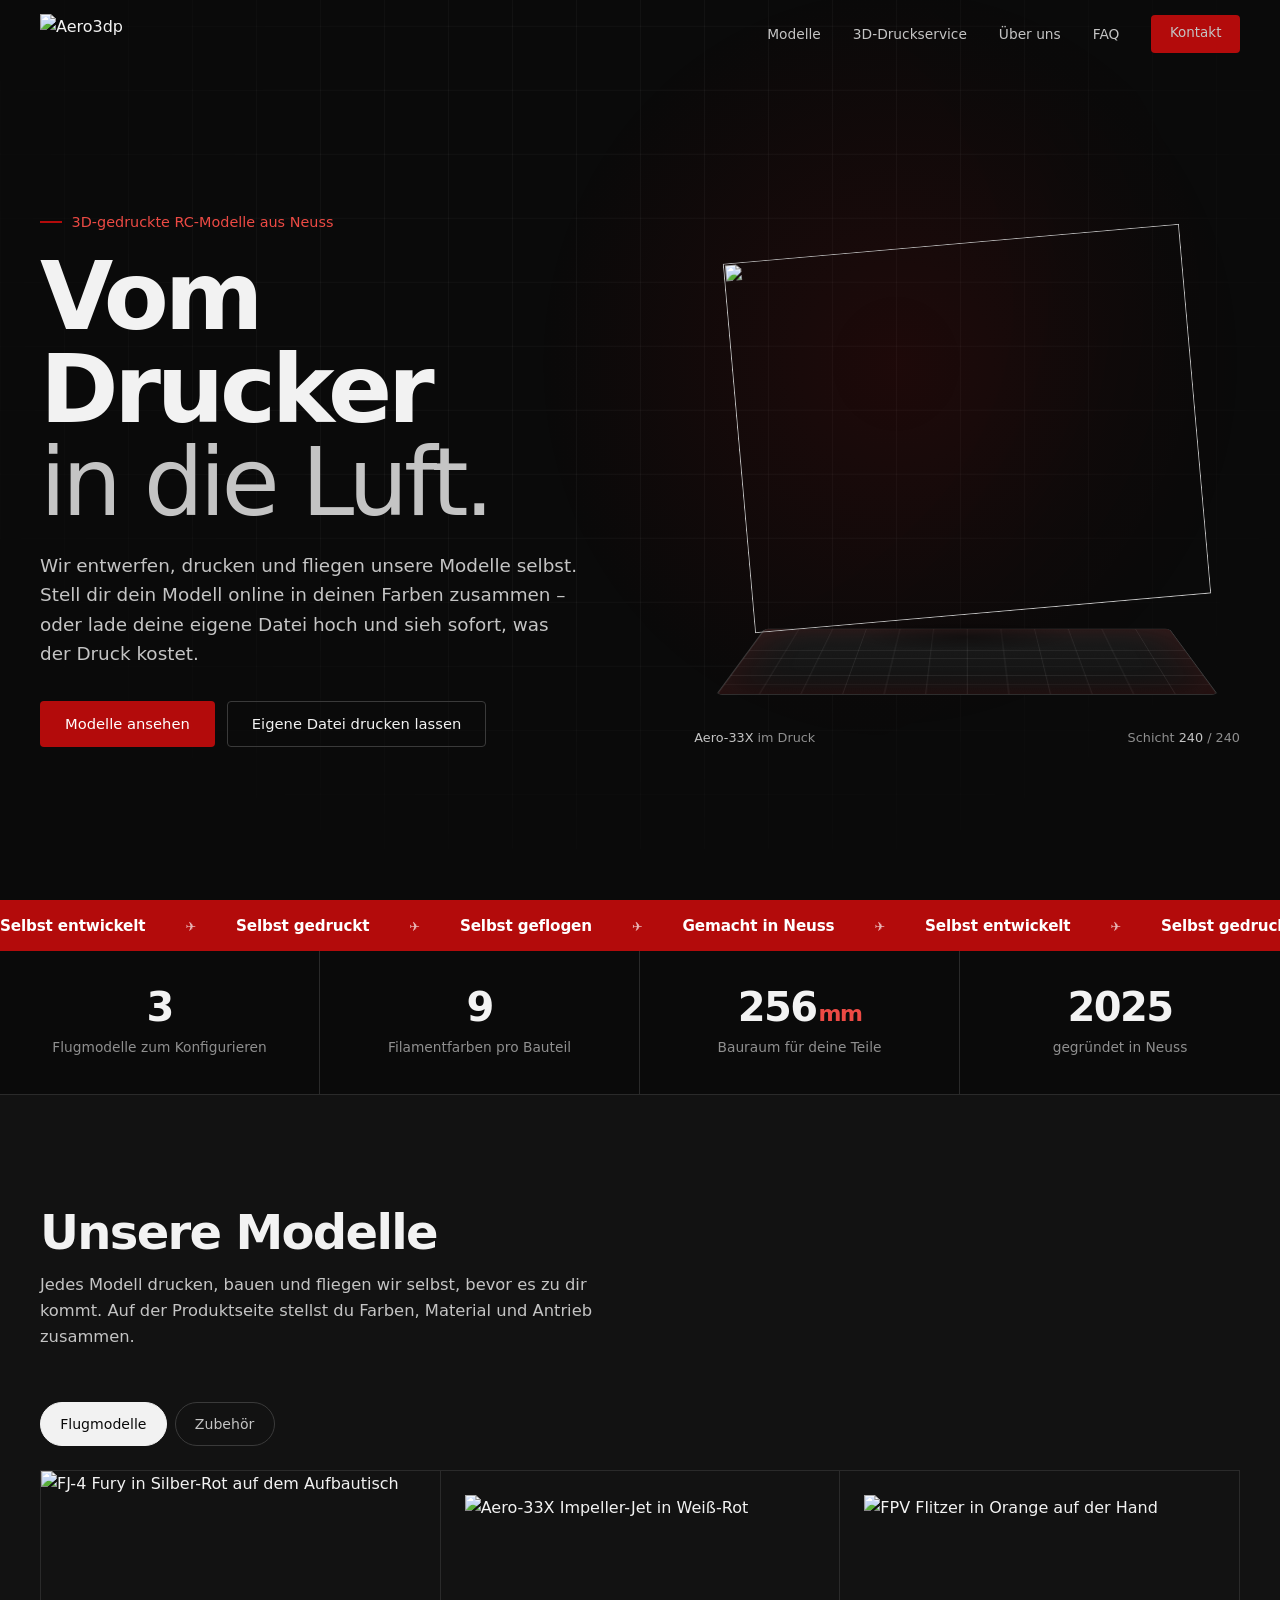
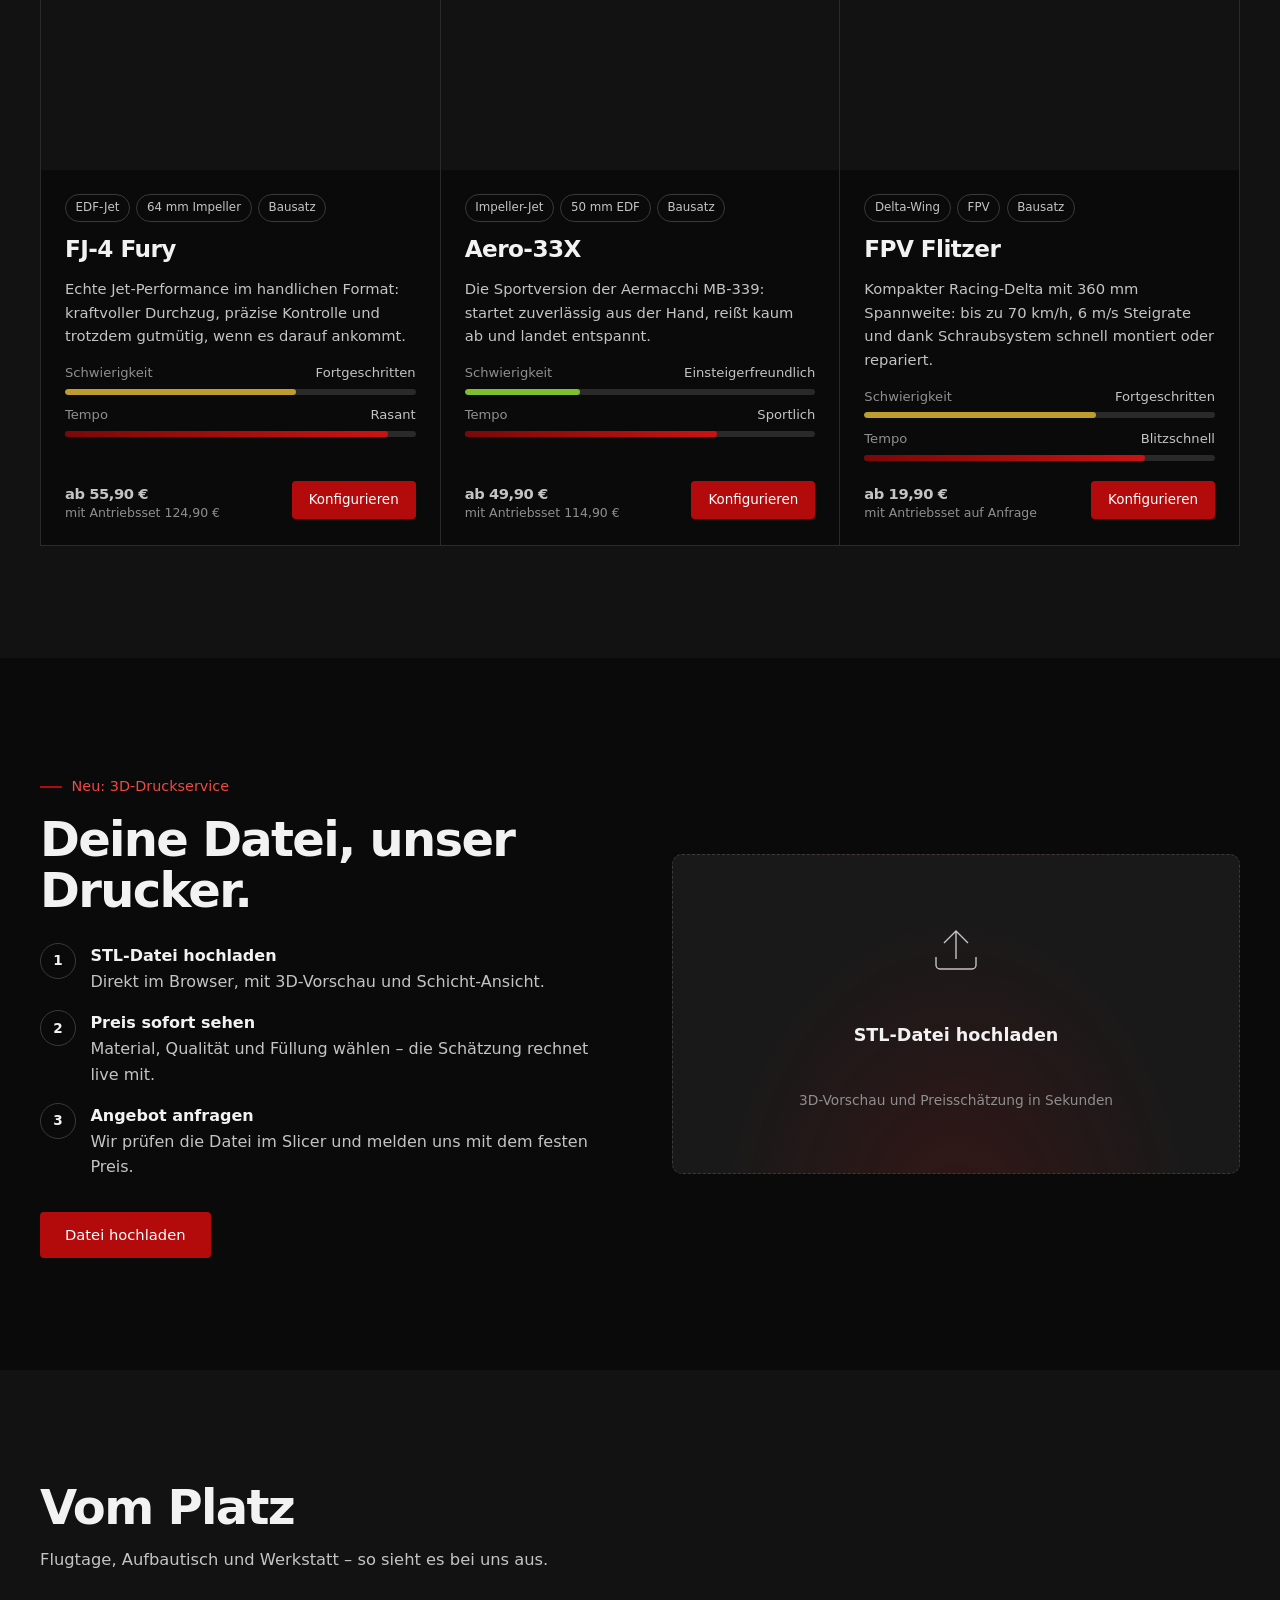
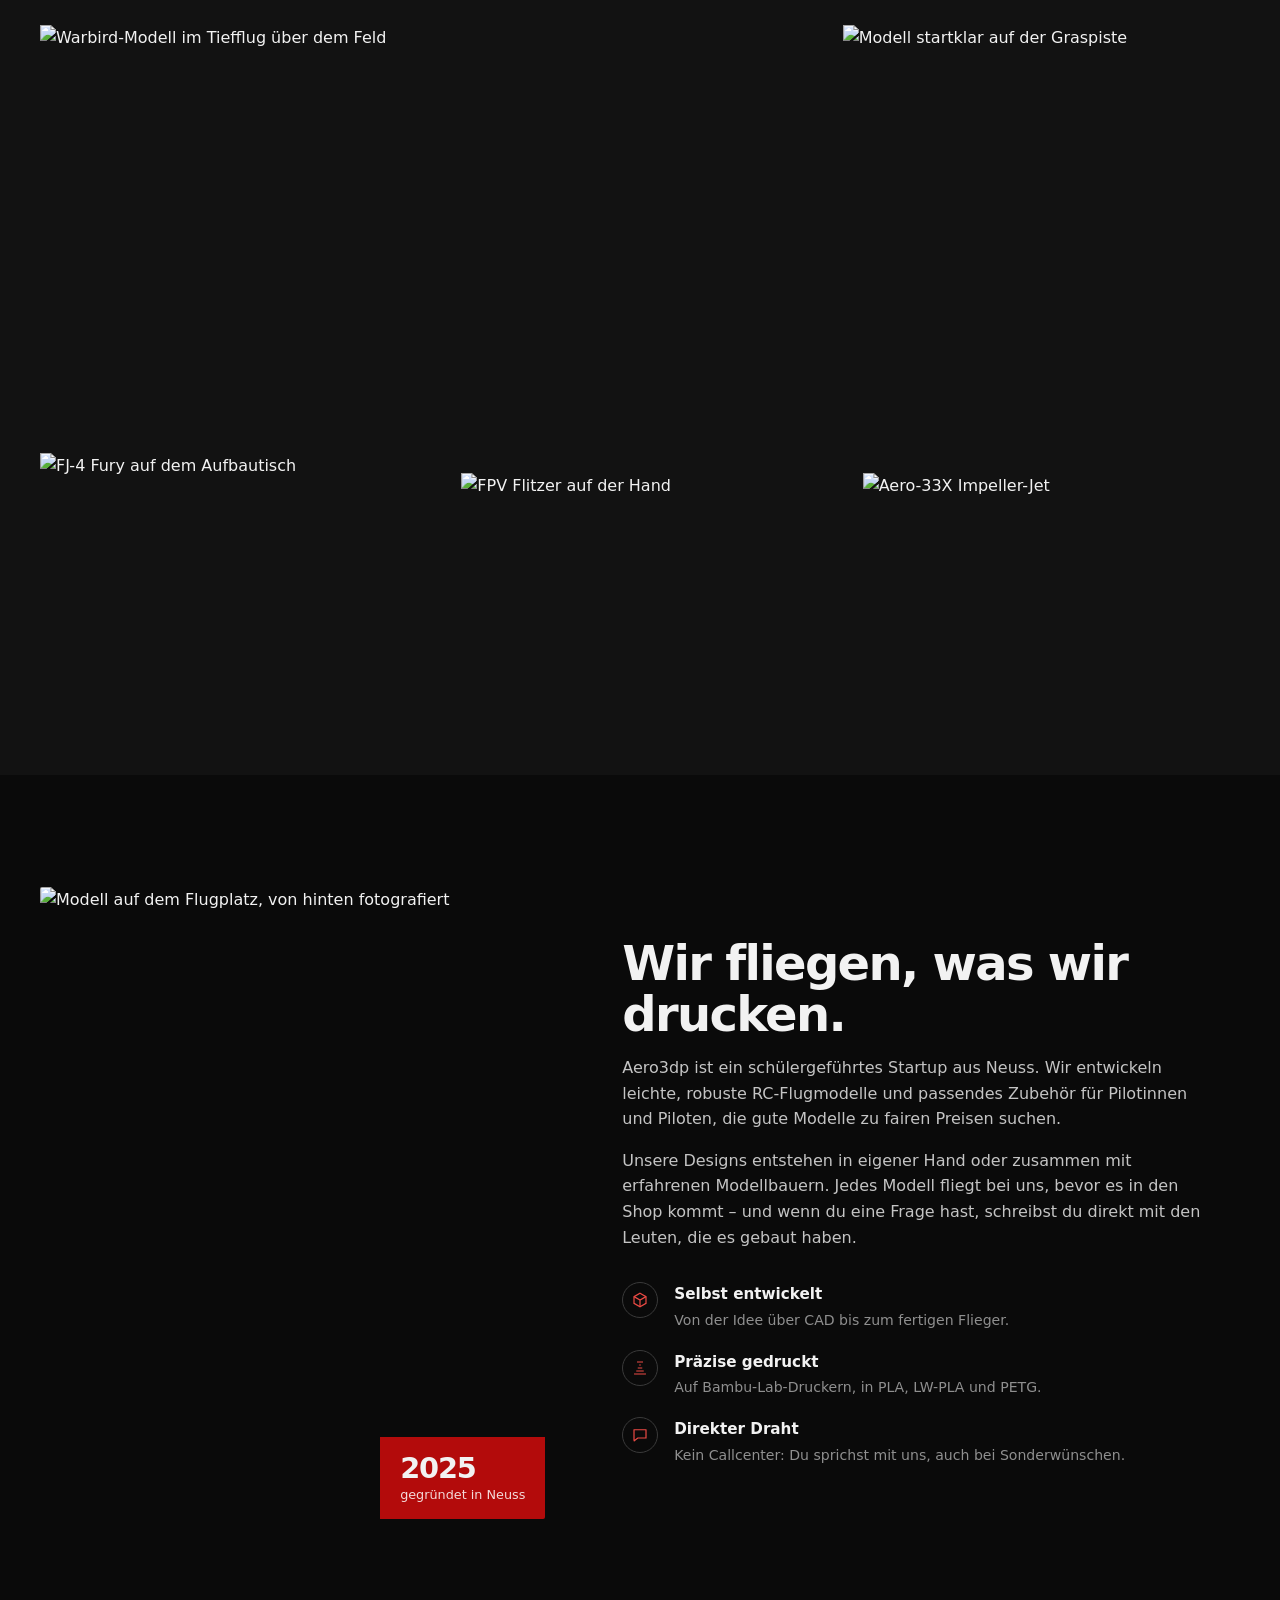
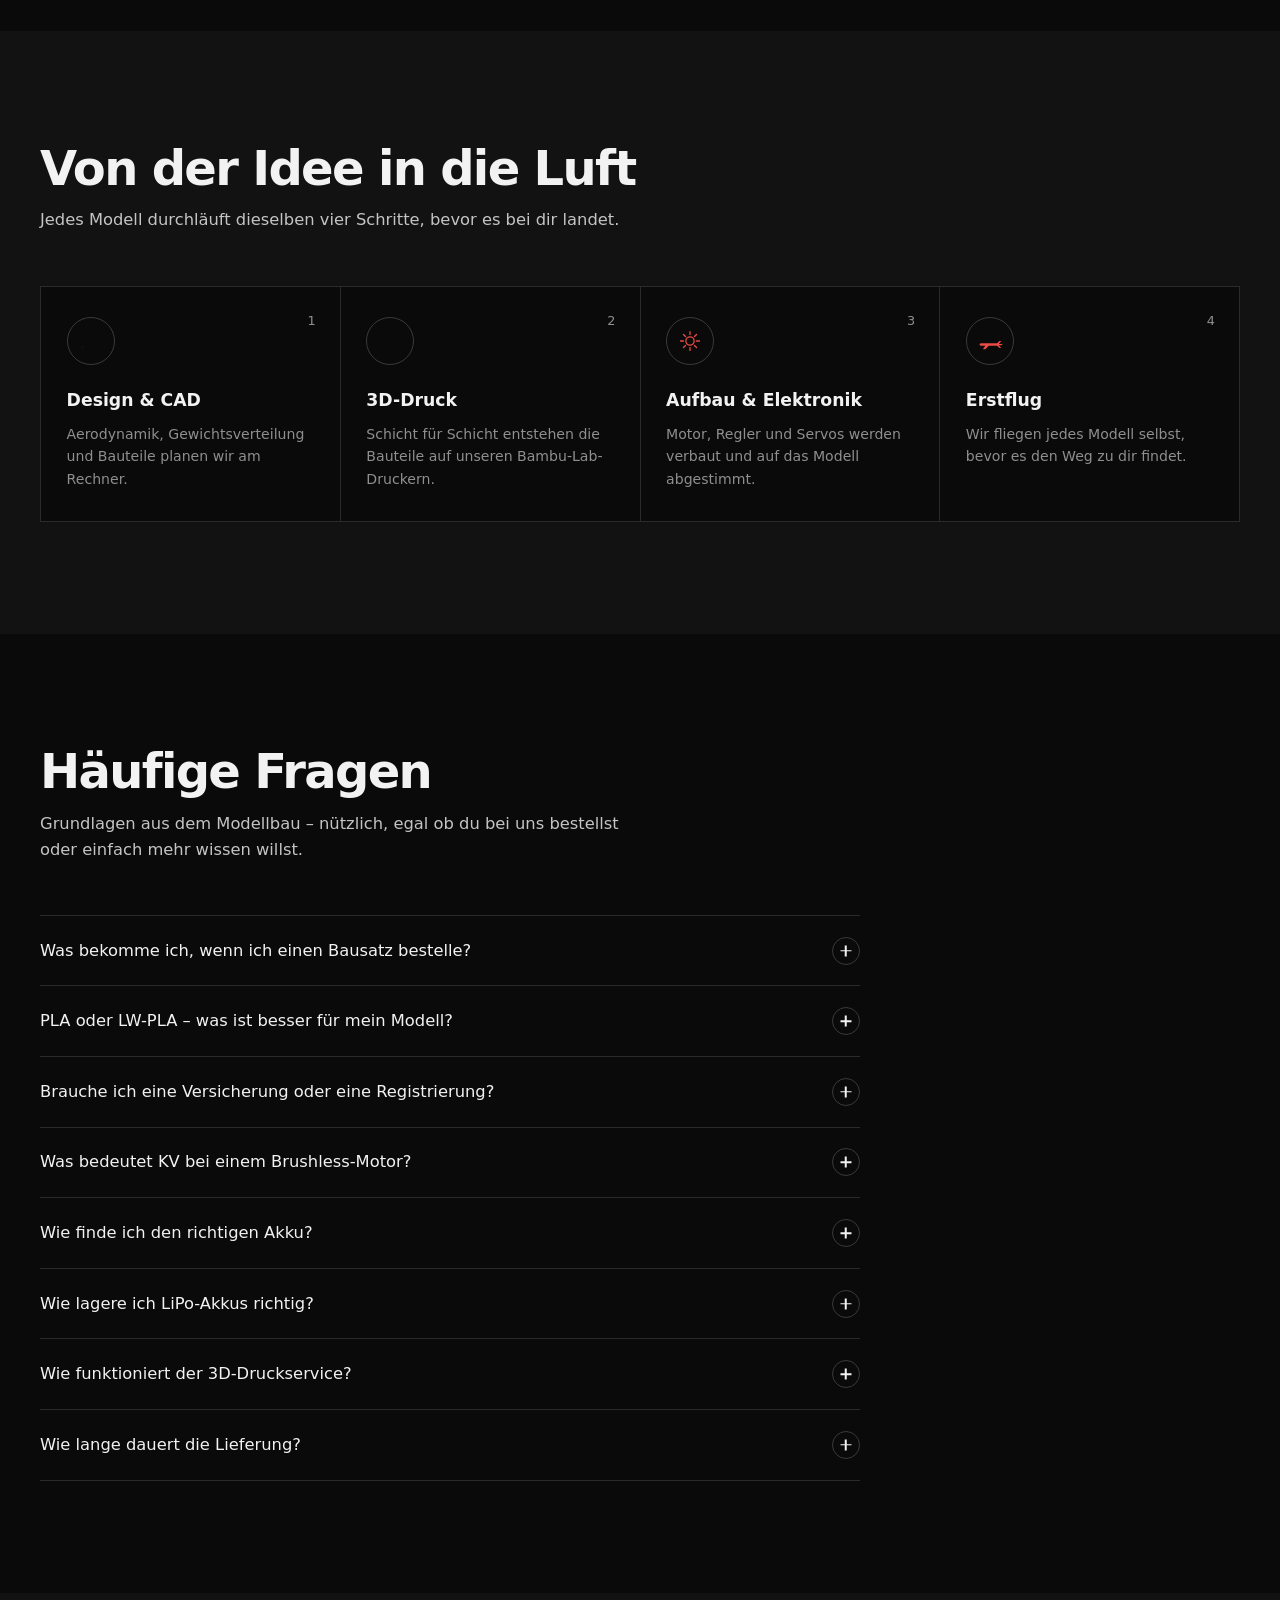
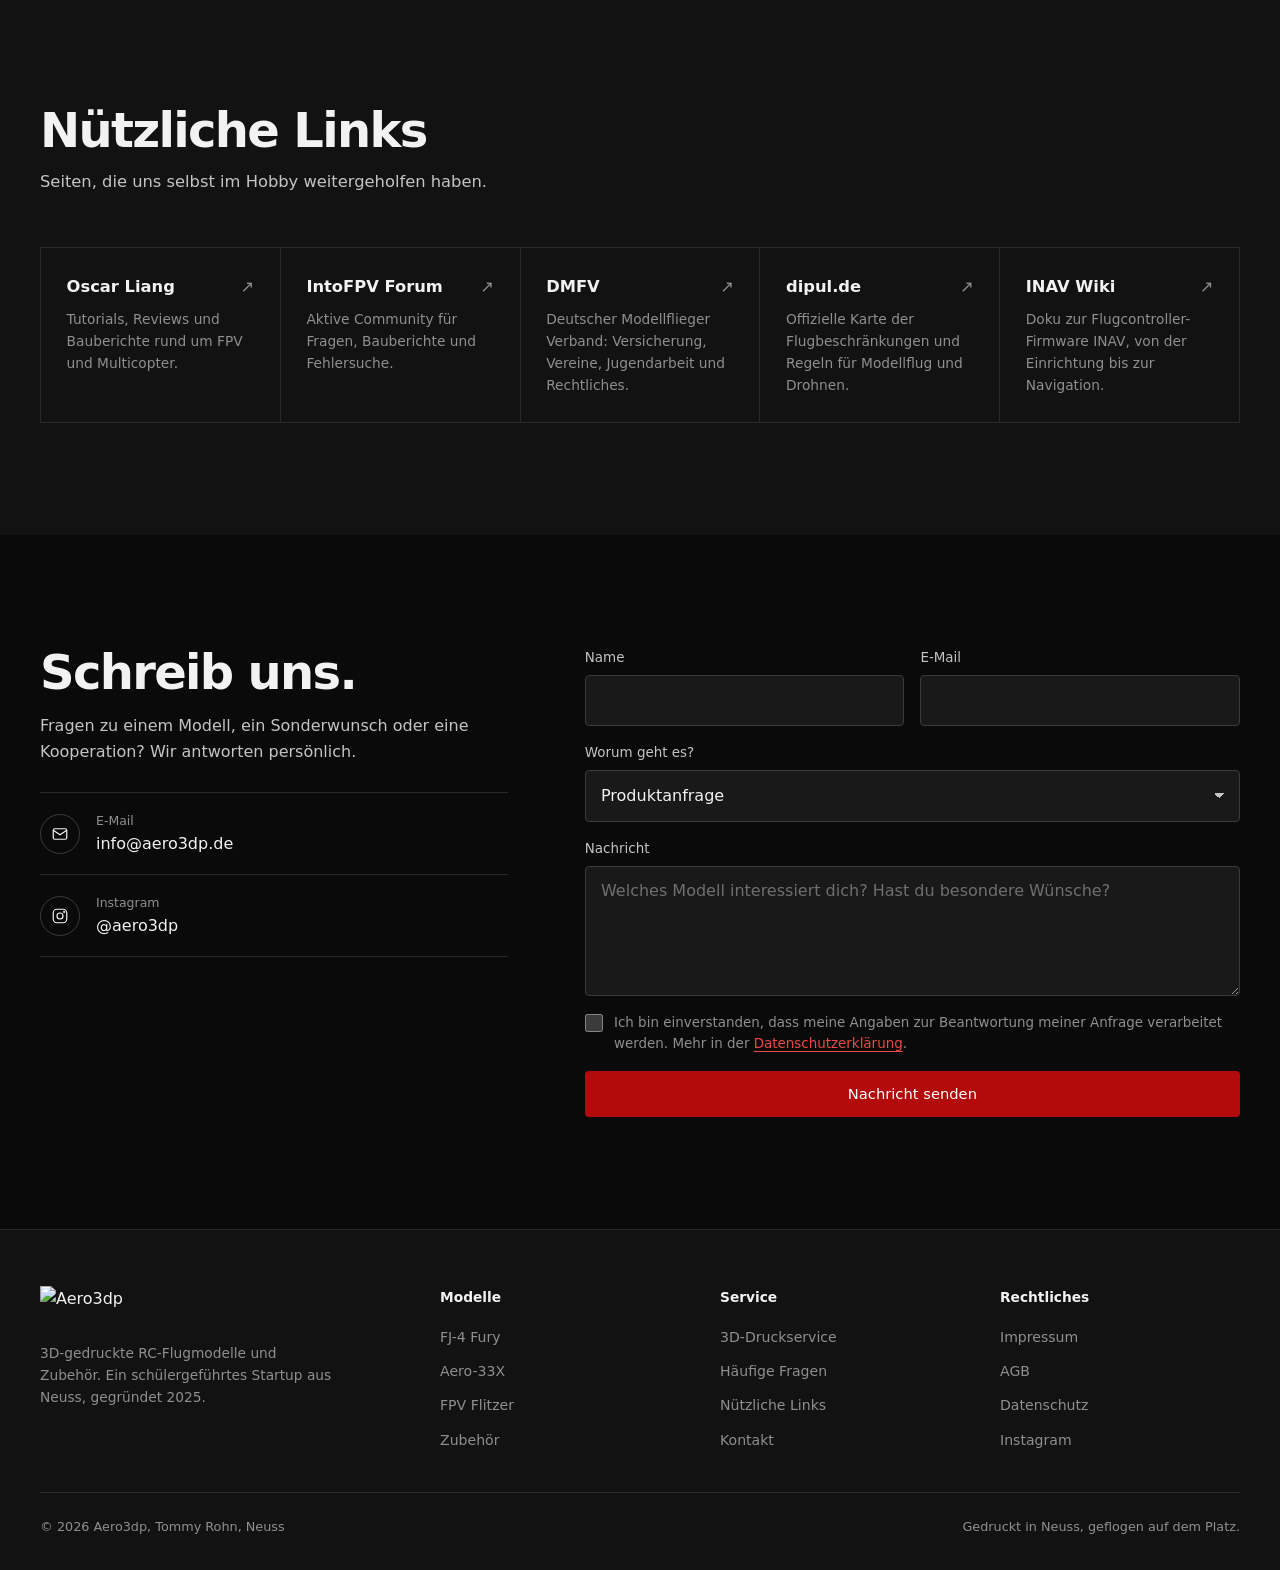
==== commit 2f02c243: "Add files via upload" ====
--- a/index.html
+++ b/index.html
@@ -1,784 +1,358 @@
 <!DOCTYPE html>
-<html lang="de">
+<html lang="de" class="no-js">
 <head>
   <meta charset="UTF-8">
-  <meta name="viewport" content="width=device-width, initial-scale=1.0">
-  <meta name="description" content="Aero3dp – 3D-gedruckte RC-Modelle, EDF-Jets und FPV-Wings aus eigenem Druck. Selbst entwickelt, selbst gedruckt, selbst geflogen. Made in Germany.">
-  <title>Aero3dp – Vom Drucker in die Luft</title>
-  <link rel="preconnect" href="https://fonts.googleapis.com">
-  <link rel="preconnect" href="https://fonts.gstatic.com" crossorigin>
-  <link href="https://fonts.googleapis.com/css2?family=Lexend:wght@200;300;400;500;600;700;800;900&display=swap" rel="stylesheet">
-  <link rel="stylesheet" href="styles.css">
+  <meta name="viewport" content="width=device-width, initial-scale=1, viewport-fit=cover">
+  <title>Aero3dp – 3D-gedruckte RC-Flugmodelle aus Neuss</title>
+  <meta name="description" content="RC-Jets und FPV-Wings aus dem 3D-Drucker: online konfigurieren, Farben und Material wählen oder eigene STL-Dateien drucken lassen. Aero3dp aus Neuss.">
+  <meta name="robots" content="index, follow">
   <link rel="canonical" href="https://aero3dp.de/">
-  <link rel="icon" href="bilder/AERO3DP_downscaled.png" type="image/png">
   <meta name="theme-color" content="#0a0a0a">
-
+  <meta name="color-scheme" content="dark">
+  <link rel="icon" href="favicon.ico" sizes="any">
+  <link rel="icon" href="favicon-32.png" type="image/png" sizes="32x32">
+  <link rel="apple-touch-icon" href="apple-touch-icon.png">
+  <link rel="manifest" href="site.webmanifest">
+  <link rel="preload" href="fonts/lexend-latin.woff2" as="font" type="font/woff2" crossorigin>
+  <link rel="preload" href="bilder/aero-33x.webp" as="image">
+  <link rel="stylesheet" href="styles.css?v=20261010">
   <meta property="og:type" content="website">
   <meta property="og:site_name" content="Aero3dp">
   <meta property="og:locale" content="de_DE">
-  <meta property="og:title" content="Aero3dp – Vom Drucker in die Luft">
-  <meta property="og:description" content="Aero3dp – 3D-gedruckte RC-Modelle, EDF-Jets und FPV-Wings aus eigenem Druck. Selbst entwickelt, selbst gedruckt, selbst geflogen. Made in Germany.">
+  <meta property="og:title" content="Aero3dp – 3D-gedruckte RC-Flugmodelle aus Neuss">
+  <meta property="og:description" content="RC-Jets und FPV-Wings aus dem 3D-Drucker: online konfigurieren, Farben und Material wählen oder eigene STL-Dateien drucken lassen. Aero3dp aus Neuss.">
   <meta property="og:url" content="https://aero3dp.de/">
-  <meta property="og:image" content="https://aero3dp.de/bilder/AERO3DP_downscaled.png">
-
+  <meta property="og:image" content="https://aero3dp.de/bilder/og-aero3dp.jpg">
   <meta name="twitter:card" content="summary_large_image">
-  <meta name="twitter:title" content="Aero3dp – Vom Drucker in die Luft">
-  <meta name="twitter:description" content="Aero3dp – 3D-gedruckte RC-Modelle, EDF-Jets und FPV-Wings aus eigenem Druck. Selbst entwickelt, selbst gedruckt, selbst geflogen. Made in Germany.">
-  <meta name="twitter:image" content="https://aero3dp.de/bilder/AERO3DP_downscaled.png">
-  <script type="application/ld+json">
-  {
-    "@context": "https://schema.org",
-    "@type": "Organization",
-    "name": "Aero3dp",
-    "url": "https://aero3dp.de/",
-    "logo": "https://aero3dp.de/bilder/AERO3DP_downscaled.png",
-    "description": "Schülergeleitetes Startup aus Neuss – 3D-gedruckte RC-Flugmodelle und Zubehör.",
-    "address": {
-      "@type": "PostalAddress",
-      "streetAddress": "Am Bettikumer Hof 21",
-      "postalCode": "41470",
-      "addressLocality": "Neuss",
-      "addressCountry": "DE"
-    },
-    "email": "info@aero3dp.de",
-    "sameAs": ["https://instagram.com/aero3dp"]
-  }
-  </script>
-  <script type="application/ld+json">
-  {
-    "@context": "https://schema.org",
-    "@type": "FAQPage",
-    "mainEntity": [
-      {
-        "@type": "Question",
-        "name": "Welches Filament eignet sich für RC-Modelle – PLA oder LW-PLA?",
-        "acceptedAnswer": { "@type": "Answer", "text": "PLA ist robust, günstig und ideal für die meisten Modelle. LW-PLA schäumt beim Druck auf und wird dadurch deutlich leichter bei ähnlicher Stabilität – perfekt für Flügel und Rumpfteile." }
-      },
-      {
-        "@type": "Question",
-        "name": "Was bedeutet KV bei einem Brushless-Motor?",
-        "acceptedAnswer": { "@type": "Answer", "text": "KV gibt an, wie viele Umdrehungen pro Minute ein Motor pro Volt Spannung ohne Last erreicht. Niedrige KV-Werte liefern mehr Drehmoment für große Propeller, hohe KV-Werte drehen schneller für kleine Propeller." }
-      },
-      {
-        "@type": "Question",
-        "name": "Brauche ich eine Registrierung oder Kennzeichnung für mein Modell?",
-        "acceptedAnswer": { "@type": "Answer", "text": "In Deutschland müssen Modelle ab 250 g in der Regel über die EU-Betreiberregistrierung angemeldet und mit der e-ID gekennzeichnet werden." }
-      },
-      {
-        "@type": "Question",
-        "name": "Wie finde ich den richtigen Akku für mein Modell?",
-        "acceptedAnswer": { "@type": "Answer", "text": "Wichtig sind Zellenzahl (S), Kapazität (mAh) und Entladerate (C). Die passende Kombination hängt vom Motor und Modellgewicht ab." }
-      },
-      {
-        "@type": "Question",
-        "name": "Was ist der Unterschied zwischen LOS- und FPV-Fliegen?",
-        "acceptedAnswer": { "@type": "Answer", "text": "LOS bedeutet, das Modell wird direkt vom Boden aus nach Sicht gesteuert. Bei FPV überträgt eine Kamera im Modell ein Live-Bild auf eine Brille oder einen Monitor." }
-      },
-      {
-        "@type": "Question",
-        "name": "Wie lagere und pflege ich einen LiPo-Akku richtig?",
-        "acceptedAnswer": { "@type": "Answer", "text": "LiPos nie komplett leer fliegen oder dauerhaft voll lagern. Für längere Lagerung eignet sich der Storage-Modus bei ca. 3,8 V pro Zelle." }
-      }
-    ]
-  }
-  </script>
+  <script type="application/ld+json">{"@context":"https://schema.org","@type":"Organization","name":"Aero3dp","url":"https://aero3dp.de/","logo":"https://aero3dp.de/bilder/logo.png","email":"info@aero3dp.de","description":"Schülergeführtes Startup aus Neuss für 3D-gedruckte RC-Flugmodelle, Zubehör und 3D-Druck auf Anfrage.","address":{"@type":"PostalAddress","streetAddress":"Am Bettikumer Hof 21","postalCode":"41470","addressLocality":"Neuss","addressCountry":"DE"},"sameAs":["https://instagram.com/aero3dp"],"foundingDate":"2025"}</script>
+  <script type="application/ld+json">{"@context":"https://schema.org","@type":"WebSite","name":"Aero3dp","url":"https://aero3dp.de/","inLanguage":"de-DE"}</script>
+  <script type="application/ld+json">{"@context":"https://schema.org","@type":"FAQPage","mainEntity":[{"@type":"Question","name":"Was bekomme ich, wenn ich einen Bausatz bestelle?","acceptedAnswer":{"@type":"Answer","text":"Alle 3D-gedruckten Teile deines Modells, bei den Jets zusätzlich Holme und Kleinteile. Was genau dabei ist, steht auf jeder Produktseite unter „Lieferumfang“. Elektronik ist nur dabei, wenn du das Antriebsset dazu wählst."}},{"@type":"Question","name":"PLA oder LW-PLA – was ist besser für mein Modell?","acceptedAnswer":{"@type":"Answer","text":"PLA ist formstabil, robust und verzeiht beim Bauen viel. LW-PLA schäumt beim Drucken auf und wird dadurch deutlich leichter. Das spart Gewicht, das Modell fliegt langsamer und länger, ist aber etwas empfindlicher bei harten Landungen. Bei FJ-4 Fury und Aero-33X kannst du im Konfigurator wählen. LW-PLA kostet 10 € Aufpreis."}},{"@type":"Question","name":"Brauche ich eine Versicherung oder eine Registrierung?","acceptedAnswer":{"@type":"Answer","text":"In Deutschland brauchst du für jedes Flugmodell eine Haftpflichtversicherung, die Modellflug ausdrücklich abdeckt – unabhängig vom Gewicht. Ab 250 g Startgewicht oder sobald eine Kamera an Bord ist (zum Beispiel beim FPV-Fliegen), musst du dich außerdem beim Luftfahrt-Bundesamt als Betreiber registrieren und deine ID gut sichtbar am Modell anbringen. Je nach Gewicht und Fluggelände kommt ein Kompetenznachweis dazu; im Verein gelten oft vereinfachte Regeln. Die Regeln ändern sich gelegentlich, prüf deshalb vor dem Erstflug die aktuellen Infos auf dipul.de oder frag beim DMFV nach."}},{"@type":"Question","name":"Was bedeutet KV bei einem Brushless-Motor?","acceptedAnswer":{"@type":"Answer","text":"KV sagt, wie viele Umdrehungen pro Minute der Motor pro Volt ohne Last macht. Niedrige KV-Werte drehen langsamer mit mehr Drehmoment und passen zu großen Propellern, hohe KV-Werte drehen schnell und passen zu kleinen Propellern oder Impellern."}},{"@type":"Question","name":"Wie finde ich den richtigen Akku?","acceptedAnswer":{"@type":"Answer","text":"Achte auf Zellenzahl (S, zum Beispiel 4S), Kapazität (mAh) und Entladerate (C). Mehr Kapazität heißt längere Flugzeit, aber auch mehr Gewicht. Die passende Empfehlung steht bei jedem Modell in den technischen Daten."}},{"@type":"Question","name":"Wie lagere ich LiPo-Akkus richtig?","acceptedAnswer":{"@type":"Answer","text":"Nie komplett leer fliegen und nicht dauerhaft voll lagern. Für Pausen über ein paar Tage den Storage-Modus deines Ladegeräts nutzen (etwa 3,8 V pro Zelle). Immer mit einem LiPo-Ladegerät und nie unbeaufsichtigt laden."}},{"@type":"Question","name":"Wie funktioniert der 3D-Druckservice?","acceptedAnswer":{"@type":"Answer","text":"Du lädst eine STL-Datei hoch, wählst Material, Qualität und Füllung und siehst sofort eine Preisschätzung. Mit „Angebot anfragen“ schickst du uns die Datei. Wir prüfen sie im Slicer und melden uns mit einem verbindlichen Angebot."}},{"@type":"Question","name":"Wie lange dauert die Lieferung?","acceptedAnswer":{"@type":"Answer","text":"Das hängt davon ab, was gerade im Drucker liegt. Die aktuelle Lieferzeit siehst du oben auf der Startseite, sobald wir sie eingetragen haben – sonst frag uns einfach."}}]}</script>
 </head>
 <body>
-
-<!-- Höhenmesser Zurück-nach-oben Button -->
-<button id="backToTop" aria-label="Nach oben scrollen">
-  <svg viewBox="0 0 24 24" fill="none" stroke-width="2" stroke-linecap="round" stroke-linejoin="round"><path d="M12 19V5M5 12l7-7 7 7"/></svg>
-</button>
-
-<!-- ── NAVIGATION ── -->
-<!-- ── HÖHENMESSER SCROLL-LEISTE ── -->
-<div class="altimeter"><div class="altimeter-fill" id="altimeterFill"></div></div>
-
-<nav id="nav">
-  <a href="#hero" class="logo"><img src="bilder/AERO3DP_light.png" alt="Aero3dp Logo" class="logo-img"></a>
+<a class="skip" href="#inhalt">Zum Inhalt springen</a>
+<div class="altimeter" aria-hidden="true"><div class="altimeter-fill" id="altimeterFill"></div></div>
+<button id="backToTop" type="button" aria-label="Nach oben scrollen"><svg viewBox="0 0 24 24" aria-hidden="true"><path d="M12 19V5M5 12l7-7 7 7"/></svg></button>
+<nav id="nav" aria-label="Hauptnavigation">
+  <a href="#top" class="logo" aria-label="Aero3dp Startseite"><img src="bilder/logo-hell.webp" alt="Aero3dp" width="640" height="278"></a>
   <ul class="nav-links" id="navLinks">
-    <li><a href="#produkte">Produkte</a></li>
-    <li><a href="#galerie">Galerie</a></li>
+    <li><a href="#produkte">Modelle</a></li>
+    <li><a href="druckservice.html">3D-Druckservice</a></li>
     <li><a href="#ueber-uns">Über uns</a></li>
-    <li><a href="#prozess">Prozess</a></li>
     <li><a href="#faq">FAQ</a></li>
-    <li><a href="#kontakt" class="cta-link">Anfragen</a></li>
+    <li><a href="#kontakt" class="btn">Kontakt</a></li>
   </ul>
-  <button class="burger" id="burger" aria-label="Menü öffnen" onclick="toggleNav()">
-    <span></span><span></span><span></span>
-  </button>
+  <button class="burger" id="burger" type="button" aria-label="Menü öffnen" aria-expanded="false" aria-controls="navLinks"><span></span><span></span><span></span></button>
 </nav>
 
-<!-- ── HERO ── -->
-<header id="hero">
-  <div class="hero-bg" data-parallax="0.25"></div>
-
-  <div class="hero-content">
-    <span class="hero-eye">3D-Druck · EDF-Jets · FPV · Made in Germany</span>
-    <h1 class="hero-title">
-      Vom Drucker<br>
-      in die <em>Luft.</em>
-    </h1>
-    <p class="hero-sub">
-      Schülergeleitetes Startup aus Neuss. Wir entwickeln, drucken und fliegen
-      unsere RC-Modelle selbst – von EDF-Jets bis FPV-Wings, gebaut von Leuten,
-      die selbst am liebsten am Flugfeld stehen.
-    </p>
+<main id="inhalt">
+
+<header class="hero" id="top">
+  <div class="hero-raster" data-parallax="0.15" aria-hidden="true"></div>
+  <div class="hero-text">
+    <p class="kicker">3D-gedruckte RC-Modelle aus Neuss</p>
+    <h1>Vom Drucker <span class="zeile2">in die Luft.</span></h1>
+    <p class="lead">Wir entwerfen, drucken und fliegen unsere Modelle selbst. Stell dir dein Modell online in deinen Farben zusammen – oder lade deine eigene Datei hoch und sieh sofort, was der Druck kostet.</p>
     <div class="hero-btns">
-      <a href="#produkte" class="btn-red">Produkte entdecken →</a>
-      <a href="#ueber-uns" class="btn-ghost">Unser Ansatz</a>
-    </div>
-  </div>
+      <a class="btn magnet" href="#produkte">Modelle ansehen</a>
+      <a class="btn btn-ghost magnet" href="druckservice.html">Eigene Datei drucken lassen</a>
+    </div>
+    <p class="werkstatt-pill" data-werkstatt hidden aria-live="polite"></p>
+  </div>
+  <figure class="druckbuehne" id="druckbuehne" data-schichten="240" tabindex="0" role="img"
+          aria-label="Animation: Die Aero-33X entsteht Schicht für Schicht im 3D-Drucker. Antippen, um sie neu zu drucken.">
+    <div class="druck-bett" aria-hidden="true"></div>
+    <div class="druck-schatten" aria-hidden="true"></div>
+    <div class="druck-objekt" style="--maske:url('bilder/aero-33x.webp')" aria-hidden="true">
+      <img src="bilder/aero-33x.webp" alt="" width="497" height="449" fetchpriority="high">
+      <div class="druck-schichten"></div>
+    </div>
+    <div class="druck-duese" aria-hidden="true"><i></i></div>
+    <figcaption class="druck-info" aria-hidden="true"><span><b>Aero-33X</b> im Druck</span><span class="zahl">Schicht <b data-schicht>0</b> / 240</span></figcaption>
+  </figure>
 </header>
 
-<!-- ── MARQUEE ── -->
-<div class="marquee">
-  <div class="marquee-track">
-    <span>Selbst entwickelt</span><span class="msep">✈</span>
-    <span>Selbst gedruckt</span><span class="msep">✈</span>
-    <span>Selbst geflogen</span><span class="msep">✈</span>
-    <span>Made in Neuss</span><span class="msep">✈</span>
-    <span>Selbst entwickelt</span><span class="msep">✈</span>
-    <span>Selbst gedruckt</span><span class="msep">✈</span>
-    <span>Selbst geflogen</span><span class="msep">✈</span>
-    <span>Made in Neuss</span><span class="msep">✈</span>
-  </div>
-</div>
-
-<!-- ── STATS ── -->
-<div id="stats">
-  <div class="stat">
-    <div class="stat-val"><span class="count-up" data-target="3">0</span><sup>+</sup></div>
-    <div class="stat-lbl">Flugmodelle</div>
-  </div>
-  <div class="stat">
-    <div class="stat-val" style="font-size:1.6rem;letter-spacing:-.02em">PLA</div>
-    <div class="stat-lbl">Klimaneutral</div>
-  </div>
-  <div class="stat">
-    <div class="stat-val"><span class="count-up" data-target="100">0</span><sup>%</sup></div>
-    <div class="stat-lbl">Eigenproduktion</div>
-  </div>
-  <div class="stat">
-    <div class="stat-val">DE</div>
-    <div class="stat-lbl">Made in Germany</div>
-  </div>
-</div>
-
-<!-- ── PRODUKTE ── -->
-<section id="produkte" class="sec sec-alt">
-  <div class="sec-head reveal">
-    <p class="eyebrow">Shop</p>
-    <h2 class="sec-title">Unsere Produkte</h2>
-    <p class="sec-desc">Jedes Modell wird bei uns gedruckt, aufgebaut und geflogen. Elektronik wird sorgfältig konfiguriert und verbaut.</p>
-  </div>
-
-  <!-- Category Tabs -->
-  <div class="cat-tabs reveal reveal-d1">
-    <button class="cat-tab active" onclick="switchCat('modelle', this)">Flugmodelle</button>
-    <button class="cat-tab" onclick="switchCat('zubehoer', this)">Zubehör</button>
-  </div>
-
-  <!-- ─ Flugmodelle ─ -->
-  <div class="cat-section active reveal reveal-d2" id="cat-modelle">
-    <div class="products-wrap">
-
-      <!-- FJ-4 Fury -->
-      <article class="pcard">
-        <a href="fj4-fury.html" class="pimg-wrap photo">
-          <!-- Datei: bilder/FJ4.jpg -->
-          <img src="bilder/FJ4.jpg" alt="FJ-4 Fury RC Jet" loading="lazy">
-        </a>
-        <div class="pbody">
-          <p class="ptag">EDF-Jet · 64mm · PLA · Bausatz</p>
-          <h3 class="pname"><a href="fj4-fury.html" class="pname-link">FJ-4 Fury</a></h3>
-          <p class="pdesc">
-            Kraftvolle Beschleunigung, präzise Kontrolle und ein gutmütiges
-            Flugverhalten. Die Fury bringt echte Jet-Performance in einem
-            handlichen Format – perfekt für schnelle Vorbeiflüge und
-            dynamische Figuren.
-          </p>
-          <div class="pspecs">
-            <div><div class="sk">Spannweite</div><div class="sv">810 mm</div></div>
-            <div><div class="sk">Länge</div><div class="sv">750 mm</div></div>
-            <div><div class="sk">Leergewicht</div><div class="sv">ca. 580 g</div></div>
-            <div><div class="sk">Antrieb</div><div class="sv">64 mm EDF</div></div>
-            <div><div class="sk">Akku</div><div class="sv">4S 1800 mAh</div></div>
-            <div><div class="sk">Material</div><div class="sv">PLA</div></div>
-          </div>
-
-          <div class="pmeters">
-            <div class="pmeter">
-              <div class="pmeter-top"><span class="pmeter-label">Schwierigkeitsgrad</span><span class="pmeter-val">Fortgeschritten</span></div>
-              <div class="pmeter-bar"><div class="pmeter-fill diff-fill" data-target="66"></div></div>
-            </div>
-            <div class="pmeter">
-              <div class="pmeter-top"><span class="pmeter-label">Geschwindigkeit</span><span class="pmeter-val">Rasant</span></div>
-              <div class="pmeter-bar"><div class="pmeter-fill speed-fill" data-target="90"></div></div>
-            </div>
-          </div>
-
-          <div class="pelec">
-            <p class="pelec-title">Benötigte Elektronik</p>
-            <ul class="pelec-list">
-              <li class="pelec-item"><span class="pelec-ico">M</span>64mm EDF-Motor, 2400–3200 KV</li>
-              <li class="pelec-item"><span class="pelec-ico">R</span>80A Regler</li>
-              <li class="pelec-item"><span class="pelec-ico">S</span>3–4× 9g Servos</li>
-              <li class="pelec-item"><span class="pelec-ico">A</span>4S 1800 mAh Akku</li>
-            </ul>
-            <p class="pelec-note">Nicht im Lieferumfang enthalten – im Set für 124,90 € erhältlich, oder separat nach Wunsch.</p>
-          </div>
-
-          <div class="pprice">
-            ab 55,90 €
-            <span class="alt"> / 124,90 € mit Antriebsset</span>
-          </div>
-          <a href="fj4-fury.html" class="btn-order">Konfigurieren →</a>
-        </div>
-      </article>
-
-      <!-- Aero-33X -->
-      <article class="pcard">
-        <a href="aero-33x.html" class="pimg-wrap" style="background:#111">
-          <!-- Datei: bilder/Aero-33X%20no%20bg.png -->
-          <img src="bilder/Aero-33X%20no%20bg.png" alt="Aero-33X Impeller Jet" class="product-render" loading="lazy">
-        </a>
-        <div class="pbody">
-          <p class="ptag">Impeller-Jet · 50mm · PLA · Bausatz</p>
-          <h3 class="pname"><a href="aero-33x.html" class="pname-link">Aero-33X</a></h3>
-          <p class="pdesc">
-            Die Sportversion der Aermacchi MB-339 – einfach von Hand zu starten,
-            reißt kaum ab und landet sehr einfach. Hergestellt aus
-            klimaneutralem PLA für saubere Aerodynamik.
-          </p>
-          <div class="pspecs">
-            <div><div class="sk">Länge</div><div class="sv">770 mm</div></div>
-            <div><div class="sk">Antrieb</div><div class="sv">50 mm EDF</div></div>
-            <div><div class="sk">Abfluggewicht</div><div class="sv">ca. 980 g</div></div>
-            <div><div class="sk">Akku</div><div class="sv">4S 2200 mAh</div></div>
-            <div><div class="sk">Start</div><div class="sv">Handstart</div></div>
-            <div><div class="sk">Material</div><div class="sv">PLA (klimaneutral)</div></div>
-          </div>
-
-          <div class="pmeters">
-            <div class="pmeter">
-              <div class="pmeter-top"><span class="pmeter-label">Schwierigkeitsgrad</span><span class="pmeter-val">Einsteigerfreundlich</span></div>
-              <div class="pmeter-bar"><div class="pmeter-fill diff-fill" data-target="33"></div></div>
-            </div>
-            <div class="pmeter">
-              <div class="pmeter-top"><span class="pmeter-label">Geschwindigkeit</span><span class="pmeter-val">Sportlich</span></div>
-              <div class="pmeter-bar"><div class="pmeter-fill speed-fill" data-target="75"></div></div>
-            </div>
-          </div>
-
-          <div class="pelec">
-            <p class="pelec-title">Benötigte Elektronik</p>
-            <ul class="pelec-list">
-              <li class="pelec-item"><span class="pelec-ico">M</span>50mm EDF-Motor</li>
-              <li class="pelec-item"><span class="pelec-ico">R</span>Passender Regler</li>
-              <li class="pelec-item"><span class="pelec-ico">S</span>Servos nach Ruderaufteilung</li>
-              <li class="pelec-item"><span class="pelec-ico">A</span>4S 2200 mAh Akku</li>
-            </ul>
-            <p class="pelec-note">Nicht im Lieferumfang enthalten – im Set für 114,90 € erhältlich, oder separat nach Wunsch.</p>
-          </div>
-
-          <div class="pprice">
-            ab 49,90 €
-            <span class="alt"> / 114,90 € mit Antriebsset</span>
-          </div>
-          <a href="aero-33x.html" class="btn-order">Konfigurieren →</a>
-        </div>
-      </article>
-
-      <!-- FPV Flitzer -->
-      <article class="pcard">
-        <a href="fpv-flitzer.html" class="pimg-wrap" style="background:#111">
-          <!-- Datei: bilder/Flitzer%20no%20bg.png -->
-          <img src="bilder/Flitzer%20no%20bg.png" alt="Aero3dp FPV Flitzer Wing" class="product-render" loading="lazy">
-        </a>
-        <div class="pbody">
-          <p class="ptag">FPV Delta-Wing · PLA · Bausatz</p>
-          <h3 class="pname"><a href="fpv-flitzer.html" class="pname-link">FPV Flitzer</a></h3>
-          <p class="pdesc">
-            Kompakter Racing-Wing für maximale Performance. Bis zu 70 km/h,
-            6 m/s Steigrate und einfache Montage durch das neue Schraubsystem.
-            Ideal für FPV-Enthusiasten und ambitionierte Einsteiger.
-          </p>
-          <div class="pspecs">
-            <div><div class="sk">Spannweite</div><div class="sv">360 mm</div></div>
-            <div><div class="sk">Gewicht</div><div class="sv">ca. 85 g</div></div>
-            <div><div class="sk">Top-Speed</div><div class="sv">70 km/h</div></div>
-            <div><div class="sk">Steigrate</div><div class="sv">6 m/s</div></div>
-            <div><div class="sk">Akku</div><div class="sv">300–550 mAh 2S</div></div>
-            <div><div class="sk">Material</div><div class="sv">PLA</div></div>
-          </div>
-
-          <div class="pmeters">
-            <div class="pmeter">
-              <div class="pmeter-top"><span class="pmeter-label">Schwierigkeitsgrad</span><span class="pmeter-val">Fortgeschritten</span></div>
-              <div class="pmeter-bar"><div class="pmeter-fill diff-fill" data-target="66"></div></div>
-            </div>
-            <div class="pmeter">
-              <div class="pmeter-top"><span class="pmeter-label">Geschwindigkeit</span><span class="pmeter-val">Blitzschnell</span></div>
-              <div class="pmeter-bar"><div class="pmeter-fill speed-fill" data-target="70"></div></div>
-            </div>
-          </div>
-
-          <div class="pelec">
-            <p class="pelec-title">Benötigte Elektronik</p>
-            <ul class="pelec-list">
-              <li class="pelec-item"><span class="pelec-ico">M</span>Kleiner Brushless-Motor</li>
-              <li class="pelec-item"><span class="pelec-ico">R</span>FC + Regler (passend zur Größe)</li>
-              <li class="pelec-item"><span class="pelec-ico">S</span>Empfänger</li>
-              <li class="pelec-item"><span class="pelec-ico">A</span>300–550 mAh 2S Akku</li>
-            </ul>
-            <p class="pelec-note">Nicht im Lieferumfang enthalten – sprich uns für eine passende Empfehlung an.</p>
-          </div>
-
-          <div class="pprice">
-            ab 19,90 €
-            <span class="alt"> / mit Antriebsset auf Anfrage</span>
-          </div>
-          <a href="fpv-flitzer.html" class="btn-order">Konfigurieren →</a>
-        </div>
-      </article>
-
-    </div>
-  </div>
-
-  <!-- ─ Zubehör ─ -->
-  <div class="cat-section" id="cat-zubehoer">
-    <div class="products-wrap">
-
-      <!-- Antriebsset 2212 -->
-      <article class="pcard">
-        <div class="pimg-wrap photo">
-          <!-- Datei: bilder/2212%20Antriebsset1.jpeg -->
-          <img src="bilder/2212%20Antriebsset1.jpeg" alt="Brushless Antriebsset 2212 1400kv" loading="lazy">
-        </div>
-        <div class="pbody">
-          <p class="ptag">Antrieb · Set · 2–3S LiPo</p>
-          <h3 class="pname">Brushless Antriebsset 2212</h3>
-          <p class="pdesc">
-            Kompaktes und abgestimmtes Antriebspaket – Motor, 40A-Regler und
-            zwei 9g-Servos in einem Set. Ideal für leichte Jets, Trainer,
-            Nurflügler oder Segler mit Elektroantrieb.
-          </p>
-          <div class="pspecs">
-            <div><div class="sk">Motor</div><div class="sv">2212 · 1400 KV</div></div>
-            <div><div class="sk">Regler</div><div class="sv">40A / Peak 55A</div></div>
-            <div><div class="sk">Servos</div><div class="sv">2× 9g · 1,2 kg/cm</div></div>
-            <div><div class="sk">Zellen</div><div class="sv">2–3S LiPo</div></div>
-            <div><div class="sk">Gewicht Motor</div><div class="sv">47 g</div></div>
-            <div><div class="sk">BEC</div><div class="sv">5V · 3A</div></div>
-          </div>
-          <div class="pprice">24,90 €</div>
-          <a href="#kontakt" class="btn-order">Jetzt kaufen</a>
-        </div>
-      </article>
-
-      <!-- Carbonstäbe -->
-      <article class="pcard">
-        <div class="pimg-wrap" style="background:#111">
-          <!-- Datei: bilder/carbonstäbe__1_.png -->
-          <img src="bilder/carbonstaebe%20no%20bg.png" alt="Aero3dp Carbon Rundstab 1mm 500mm" class="product-render" loading="lazy">
-        </div>
-        <div class="pbody">
-          <p class="ptag">Strukturmaterial · CFK</p>
-          <h3 class="pname">Aero3dp Carbon Rundstab 1x500mm</h3>
-          <p class="pdesc">
-            Hochwertiger Carbonfaser-Rundstab für den Modellbau. Ideal als
-            Holmverstärkung, Leitwerksträger oder Strukturelement für
-            RC-Flugzeuge und andere Projekte.
-          </p>
-          <div class="pspecs">
-            <div><div class="sk">Durchmesser</div><div class="sv">1 mm</div></div>
-            <div><div class="sk">Länge</div><div class="sv">500 mm</div></div>
-            <div><div class="sk">Material</div><div class="sv">CFK (Carbon)</div></div>
-            <div><div class="sk">Lieferung</div><div class="sv">Direkt vom Hersteller</div></div>
-          </div>
-          <div class="pprice">Auf Anfrage</div>
-          <a href="#kontakt" class="btn-order">Jetzt anfragen</a>
-        </div>
-      </article>
-
-      <!-- Leichträder -->
-      <article class="pcard">
-        <div class="pimg-wrap" style="background:#111">
-          <div class="pimg-ph" style="flex-direction:column;gap:.5rem">
-            <span style="font-size:2rem">◎</span>
-            <span>FOTO FOLGT</span>
-          </div>
-        </div>
-        <div class="pbody">
-          <p class="ptag">Fahrwerk · 3D-Druck</p>
-          <h3 class="pname">Aero3dp Leichträder</h3>
-          <p class="pdesc">
-            3D-gedruckte Leichträder – perfekt geeignet für Start und Landung
-            auf Wiesen, Graspisten oder Asphaltboden. Leicht, robust
-            und einfach zu montieren.
-          </p>
-          <div class="pspecs">
-            <div><div class="sk">Material</div><div class="sv">PLA / PETG</div></div>
-            <div><div class="sk">Oberfläche</div><div class="sv">Wiese · Gras · Asphalt</div></div>
-          </div>
-          <div class="pprice">ab 4,00 €</div>
-          <a href="#kontakt" class="btn-order">Jetzt anfragen</a>
-        </div>
-      </article>
-
-    </div>
-  </div>
-</section>
-
-<!-- ── GALERIE ── -->
-<section id="galerie" class="sec">
-  <div class="sec-head reveal">
-    <p class="eyebrow">Galerie</p>
-    <h2 class="sec-title">In Aktion</h2>
-    <p class="sec-desc">Einblicke in Aufbau und Flug – direkt aus unserer Werkstatt und vom Flugplatz.</p>
-  </div>
-  <div class="gallery-grid reveal reveal-d1">
-    <!-- Hauptbild: Modell im Flug -->
-    <div class="gi gi-large">
-      <img src="bilder/IMG_0292.JPG" alt="Modell im Tiefflug über dem Feld" data-parallax="0.12">
-    </div>
-    <!-- FJ-4 Fury auf dem Aufbautisch -->
-    <div class="gi gi-med">
-      <img src="bilder/FJ4.jpg" alt="FJ-4 Fury auf dem Aufbautisch">
-    </div>
-    <!-- Modell auf der Wiese -->
-    <div class="gi gi-med">
-      <img src="bilder/IMG_0279.JPG" alt="Modell auf der Wiese vor dem Start">
-    </div>
-    <!-- Modell Nahaufnahme startklar -->
-    <div class="gi gi-small">
-      <img src="bilder/IMG_0278.JPG" alt="Modell startklar auf dem Flugfeld">
-    </div>
-    <!-- Aero-33X Render -->
-    <div class="gi gi-small">
-      <img src="bilder/Aero-33X%20no%20bg.png" alt="Aero-33X Seitenansicht" class="contain-img">
-    </div>
-    <!-- FPV Flitzer in der Hand -->
-    <div class="gi gi-small">
-      <img src="bilder/Flitzer%20no%20bg.png" alt="FPV Flitzer in der Hand" class="contain-img">
-    </div>
-    <!-- Antriebsset -->
-    <div class="gi gi-small">
-      <img src="bilder/2212%20Antriebsset1.jpeg" alt="Brushless Antriebsset 2212">
-    </div>
-  </div>
-</section>
-
-<!-- ── ÜBER UNS ── -->
-<section id="ueber-uns" class="sec sec-alt">
-  <div class="about-grid">
-    <div class="about-visual reveal">
-      <div class="about-img-box">
-        <!-- Eigenes Werkstatt-Foto hier einsetzen: <img src="bilder/werkstatt.jpg" alt="Aero3dp Werkstatt"> -->
-        <div class="about-img-ph">WERKSTATTFOTO</div>
+<div class="marquee" aria-hidden="true"><div class="marquee-track">
+  <span>Selbst entwickelt</span><span>Selbst gedruckt</span><span>Selbst geflogen</span><span>Gemacht in Neuss</span>
+  <span>Selbst entwickelt</span><span>Selbst gedruckt</span><span>Selbst geflogen</span><span>Gemacht in Neuss</span>
+</div></div>
+
+<section class="stats" aria-label="Aero3dp in Zahlen">
+  <div class="stat"><div class="stat-val"><span data-zaehler="3">3</span></div><div class="stat-lbl">Flugmodelle zum Konfigurieren</div></div>
+  <div class="stat"><div class="stat-val"><span data-zaehler="9">9</span></div><div class="stat-lbl">Filamentfarben pro Bauteil</div></div>
+  <div class="stat"><div class="stat-val"><span data-zaehler="256">256</span><small>mm</small></div><div class="stat-lbl">Bauraum für deine Teile</div></div>
+  <div class="stat"><div class="stat-val">2025</div><div class="stat-lbl">gegründet in Neuss</div></div>
+</section>
+
+<section class="sec sec-alt" id="produkte" aria-labelledby="produkte-titel">
+  <div class="sec-head reveal">
+    <h2 id="produkte-titel">Unsere Modelle</h2>
+    <p>Jedes Modell drucken, bauen und fliegen wir selbst, bevor es zu dir kommt. Auf der Produktseite stellst du Farben, Material und Antrieb zusammen.</p>
+  </div>
+  <div class="tabs" role="tablist" aria-label="Produktkategorie">
+    <button class="tab" role="tab" id="tab-modelle" aria-controls="panel-modelle" aria-selected="true">Flugmodelle</button>
+    <button class="tab" role="tab" id="tab-zubehoer" aria-controls="panel-zubehoer" aria-selected="false" tabindex="-1">Zubehör</button>
+  </div>
+  <div class="tabpanel" id="panel-modelle" role="tabpanel" aria-labelledby="tab-modelle">
+    <div class="produkte">
+      <article class="pcard">
+        <div class="pcard-bild"><img src="bilder/fj4-fury-800.webp" srcset="bilder/fj4-fury-800.webp 800w, bilder/fj4-fury-1600.webp 1600w" sizes="(max-width: 700px) 100vw, 420px" alt="FJ-4 Fury in Silber-Rot auf dem Aufbautisch" width="800" height="600" loading="lazy"></div>
+        <div class="pcard-body">
+          <ul class="chips"><li>EDF-Jet</li><li>64 mm Impeller</li><li>Bausatz</li></ul>
+          <h3><a href="fj4-fury.html">FJ-4 Fury</a></h3>
+          <p>Echte Jet-Performance im handlichen Format: kraftvoller Durchzug, präzise Kontrolle und trotzdem gutmütig, wenn es darauf ankommt.</p>
+          <div><dl class="meter"><dt>Schwierigkeit</dt><dd>Fortgeschritten</dd><dd class="bar" aria-hidden="true"><div class="fill schwierigkeit" data-wert="66"></div></dd></dl><dl class="meter"><dt>Tempo</dt><dd>Rasant</dd><dd class="bar" aria-hidden="true"><div class="fill tempo" data-wert="92"></div></dd></dl></div>
+          <div class="pcard-fuss">
+            <p class="preis">ab 55,90 €<small>mit Antriebsset 124,90 €</small></p>
+            <a class="btn btn-small" href="fj4-fury.html#konfigurator" tabindex="-1" aria-hidden="true">Konfigurieren</a>
+          </div>
+        </div>
+      </article>
+      <article class="pcard">
+        <div class="pcard-bild"><img class="freigestellt" src="bilder/aero-33x.webp" alt="Aero-33X Impeller-Jet in Weiß-Rot" loading="lazy"></div>
+        <div class="pcard-body">
+          <ul class="chips"><li>Impeller-Jet</li><li>50 mm EDF</li><li>Bausatz</li></ul>
+          <h3><a href="aero-33x.html">Aero-33X</a></h3>
+          <p>Die Sportversion der Aermacchi MB-339: startet zuverlässig aus der Hand, reißt kaum ab und landet entspannt.</p>
+          <div><dl class="meter"><dt>Schwierigkeit</dt><dd>Einsteigerfreundlich</dd><dd class="bar" aria-hidden="true"><div class="fill schwierigkeit" data-wert="33"></div></dd></dl><dl class="meter"><dt>Tempo</dt><dd>Sportlich</dd><dd class="bar" aria-hidden="true"><div class="fill tempo" data-wert="72"></div></dd></dl></div>
+          <div class="pcard-fuss">
+            <p class="preis">ab 49,90 €<small>mit Antriebsset 114,90 €</small></p>
+            <a class="btn btn-small" href="aero-33x.html#konfigurator" tabindex="-1" aria-hidden="true">Konfigurieren</a>
+          </div>
+        </div>
+      </article>
+      <article class="pcard">
+        <div class="pcard-bild"><img class="freigestellt" src="bilder/fpv-flitzer.webp" alt="FPV Flitzer in Orange auf der Hand" loading="lazy"></div>
+        <div class="pcard-body">
+          <ul class="chips"><li>Delta-Wing</li><li>FPV</li><li>Bausatz</li></ul>
+          <h3><a href="fpv-flitzer.html">FPV Flitzer</a></h3>
+          <p>Kompakter Racing-Delta mit 360 mm Spannweite: bis zu 70 km/h, 6 m/s Steigrate und dank Schraubsystem schnell montiert oder repariert.</p>
+          <div><dl class="meter"><dt>Schwierigkeit</dt><dd>Fortgeschritten</dd><dd class="bar" aria-hidden="true"><div class="fill schwierigkeit" data-wert="66"></div></dd></dl><dl class="meter"><dt>Tempo</dt><dd>Blitzschnell</dd><dd class="bar" aria-hidden="true"><div class="fill tempo" data-wert="80"></div></dd></dl></div>
+          <div class="pcard-fuss">
+            <p class="preis">ab 19,90 €<small>mit Antriebsset auf Anfrage</small></p>
+            <a class="btn btn-small" href="fpv-flitzer.html#konfigurator" tabindex="-1" aria-hidden="true">Konfigurieren</a>
+          </div>
+        </div>
+      </article>
+    </div>
+  </div>
+  <div class="tabpanel" id="panel-zubehoer" role="tabpanel" aria-labelledby="tab-zubehoer" hidden>
+    <div class="produkte">
+      <article class="pcard">
+        <div class="pcard-bild"><img src="bilder/antriebsset-2212-800.webp" alt="Antriebsset mit Motor, Regler, zwei Servos und Propellern" loading="lazy"></div>
+        <div class="pcard-body">
+          <ul class="chips"><li>Antrieb</li><li>2–3S LiPo</li></ul>
+          <h3>Brushless-Antriebsset 2212</h3>
+          <p>Motor 2212 mit 1400 KV, 40-A-Regler und zwei 9-g-Servos – abgestimmt für leichte Jets, Trainer, Nurflügler und Elektrosegler.</p>
+          <div class="pcard-fuss">
+            <p class="preis">24,90 €</p>
+            <a class="btn btn-small btn-ghost" href="?produkt=Antriebsset%202212#kontakt">Anfragen</a>
+          </div>
+        </div>
+      </article>
+      <article class="pcard">
+        <div class="pcard-bild"><img class="freigestellt" src="bilder/carbon-rundstab.webp" alt="Bündel Carbon-Rundstäbe" loading="lazy"></div>
+        <div class="pcard-body">
+          <ul class="chips"><li>CFK</li><li>1 mm</li></ul>
+          <h3>Carbon-Rundstab 1 × 500 mm</h3>
+          <p>Kohlefaser-Rundstab mit 1 mm Durchmesser und 500 mm Länge – für Verstärkungen, Anlenkungen und eigene Projekte.</p><p class="hinweis">Wird derzeit direkt vom Hersteller verschickt, daher etwas längere Lieferzeit.</p>
+          <div class="pcard-fuss">
+            <p class="preis">Auf Anfrage</p>
+            <a class="btn btn-small btn-ghost" href="?produkt=Carbon-Rundstab%201%20%C3%97%20500%20mm#kontakt">Anfragen</a>
+          </div>
+        </div>
+      </article>
+      <article class="pcard">
+        <div class="pcard-bild"><div class="illustration"><svg viewBox="0 0 120 120" aria-hidden="true" fill="none" stroke="#c4c4c4" stroke-width="2">
+  <circle cx="60" cy="60" r="50"/><circle cx="60" cy="60" r="38" stroke="#5c6067"/><circle cx="60" cy="60" r="9"/>
+  <circle cx="60" cy="60" r="3" fill="#c4c4c4"/>
+  <path d="M60 22v29M60 69v29M22 60h29M69 60h29M33 33l20.6 20.6M66.4 66.4 87 87M87 33 66.4 53.6M53.6 66.4 33 87" stroke="#5c6067"/>
+  <path d="M60 10a50 50 0 0 1 43 25" stroke="#ec4a44" stroke-width="3"/>
+</svg></div></div>
+        <div class="pcard-body">
+          <ul class="chips"><li>Fahrwerk</li><li>3D-Druck</li></ul>
+          <h3>Aero3dp Leichträder</h3>
+          <p>Leichte, gedruckte Räder für Start und Landung auf Wiese, Graspiste oder Asphalt.</p>
+          <div class="pcard-fuss">
+            <p class="preis">ab 4,00 €</p>
+            <a class="btn btn-small btn-ghost" href="?produkt=Aero3dp%20Leichtr%C3%A4der#kontakt">Anfragen</a>
+          </div>
+        </div>
+      </article>
+    </div>
+  </div>
+</section>
+
+<section class="sec" id="druckservice" aria-labelledby="druck-titel">
+  <div class="teaser">
+    <div class="reveal">
+      <p class="kicker">Neu: 3D-Druckservice</p>
+      <h2 class="h2" id="druck-titel">Deine Datei, unser Drucker.</h2>
+      <ol class="teaser-schritte">
+        <li><span><strong>STL-Datei hochladen</strong>Direkt im Browser, mit 3D-Vorschau und Schicht-Ansicht.</span></li>
+        <li><span><strong>Preis sofort sehen</strong>Material, Qualität und Füllung wählen – die Schätzung rechnet live mit.</span></li>
+        <li><span><strong>Angebot anfragen</strong>Wir prüfen die Datei im Slicer und melden uns mit dem festen Preis.</span></li>
+      </ol>
+      <a class="btn magnet" href="druckservice.html">Datei hochladen</a>
+    </div>
+    <a class="teaser-karte reveal" href="druckservice.html" aria-label="Zum 3D-Druckservice">
+      <svg viewBox="0 0 64 64" aria-hidden="true"><path d="M32 42V14M20 26l12-12 12 12"/><path d="M12 40v8a4 4 0 0 0 4 4h32a4 4 0 0 0 4-4v-8"/></svg>
+      <b>STL-Datei hochladen</b>
+      <span>3D-Vorschau und Preisschätzung in Sekunden</span>
+    </a>
+  </div>
+</section>
+
+<section class="sec sec-alt" id="galerie" aria-labelledby="galerie-titel">
+  <div class="sec-head reveal">
+    <h2 id="galerie-titel">Vom Platz</h2>
+    <p>Flugtage, Aufbautisch und Werkstatt – so sieht es bei uns aus.</p>
+  </div>
+  <div class="galerie">
+    <figure class="g-gross"><img src="bilder/flug-tiefflug-900.webp" srcset="bilder/flug-tiefflug-900.webp 900w, bilder/flug-tiefflug-1800.webp 1800w" sizes="(max-width: 640px) 100vw, 66vw" alt="Warbird-Modell im Tiefflug über dem Feld" width="900" height="600" loading="lazy"><figcaption>Tiefer Vorbeiflug am Platz</figcaption></figure>
+    <figure class="g-hoch"><img src="bilder/flugfeld-start-700.webp" srcset="bilder/flugfeld-start-700.webp 700w, bilder/flugfeld-start-1200.webp 1200w" sizes="(max-width: 640px) 50vw, 33vw" alt="Modell startklar auf der Graspiste" width="700" height="1050" loading="lazy"><figcaption>Startklar auf der Graspiste</figcaption></figure>
+    <figure class="g-klein"><img src="bilder/fj4-fury-800.webp" alt="FJ-4 Fury auf dem Aufbautisch" width="800" height="600" loading="lazy"><figcaption>FJ-4 Fury nach dem Aufbau</figcaption></figure>
+    <figure class="g-klein"><img class="freigestellt" src="bilder/fpv-flitzer.webp" alt="FPV Flitzer auf der Hand" loading="lazy"><figcaption>FPV Flitzer</figcaption></figure>
+    <figure class="g-klein"><img class="freigestellt" src="bilder/aero-33x.webp" alt="Aero-33X Impeller-Jet" loading="lazy"><figcaption>Aero-33X</figcaption></figure>
+  </div>
+</section>
+
+<section class="sec" id="ueber-uns" aria-labelledby="ueber-titel">
+  <div class="about">
+    <div class="about-bild reveal">
+      <img src="bilder/flugfeld-heck-700.webp" srcset="bilder/flugfeld-heck-700.webp 700w, bilder/flugfeld-heck-1200.webp 1200w" sizes="(max-width: 960px) 100vw, 40vw" alt="Modell auf dem Flugplatz, von hinten fotografiert" width="700" height="1050" loading="lazy">
+      <div class="about-badge"><b>2025</b><span>gegründet in Neuss</span></div>
+    </div>
+    <div class="about-text reveal">
+      <h2 class="h2" id="ueber-titel">Wir fliegen, was wir drucken.</h2>
+      <p>Aero3dp ist ein schülergeführtes Startup aus Neuss. Wir entwickeln leichte, robuste RC-Flugmodelle und passendes Zubehör für Pilotinnen und Piloten, die gute Modelle zu fairen Preisen suchen.</p>
+      <p>Unsere Designs entstehen in eigener Hand oder zusammen mit erfahrenen Modellbauern. Jedes Modell fliegt bei uns, bevor es in den Shop kommt – und wenn du eine Frage hast, schreibst du direkt mit den Leuten, die es gebaut haben.</p>
+      <ul class="about-liste">
+        <li><svg viewBox="0 0 24 24" aria-hidden="true"><path d="m12 3 8 4.5v9L12 21l-8-4.5v-9Z"/><path d="m4 7.5 8 4.5 8-4.5M12 12v9"/></svg><div><strong>Selbst entwickelt</strong><span>Von der Idee über CAD bis zum fertigen Flieger.</span></div></li>
+        <li><svg viewBox="0 0 24 24" aria-hidden="true"><path d="M4 20h16M7 16h10M9 12h6M11 8h2"/><path d="M8 4h8"/></svg><div><strong>Präzise gedruckt</strong><span>Auf Bambu-Lab-Druckern, in PLA, LW-PLA und PETG.</span></div></li>
+        <li><svg viewBox="0 0 24 24" aria-hidden="true"><path d="M4 5h16v11H9l-5 4Z"/></svg><div><strong>Direkter Draht</strong><span>Kein Callcenter: Du sprichst mit uns, auch bei Sonderwünschen.</span></div></li>
+      </ul>
+    </div>
+  </div>
+</section>
+
+<section class="sec sec-alt" id="prozess" aria-labelledby="prozess-titel">
+  <div class="sec-head reveal">
+    <h2 id="prozess-titel">Von der Idee in die Luft</h2>
+    <p>Jedes Modell durchläuft dieselben vier Schritte, bevor es bei dir landet.</p>
+  </div>
+  <ol class="timeline reveal">
+    <li class="tl-item"><span class="tl-num">1</span>
+      <div class="tl-ico"><svg viewBox="0 0 44 44" aria-hidden="true"><path class="cad-line" d="M8 32 L8 14 L22 6 L36 14 L36 32 L22 40 Z"/><path class="cad-line" d="M8 14 L22 22 L36 14 M22 22 L22 40"/></svg></div>
+      <h3>Design & CAD</h3><p>Aerodynamik, Gewichtsverteilung und Bauteile planen wir am Rechner.</p></li>
+    <li class="tl-item"><span class="tl-num">2</span>
+      <div class="tl-ico"><svg viewBox="0 0 44 44" aria-hidden="true"><g class="print-layers"><rect x="10" y="30" width="24" height="4" rx="1"/><rect x="12" y="25" width="20" height="4" rx="1"/><rect x="14" y="20" width="16" height="4" rx="1"/><rect x="16" y="15" width="12" height="4" rx="1"/><rect x="18" y="10" width="8" height="4" rx="1"/></g></svg></div>
+      <h3>3D-Druck</h3><p>Schicht für Schicht entstehen die Bauteile auf unseren Bambu-Lab-Druckern.</p></li>
+    <li class="tl-item"><span class="tl-num">3</span>
+      <div class="tl-ico"><svg viewBox="0 0 44 44" aria-hidden="true"><g class="gear-spin" stroke-width="2.2"><circle cx="22" cy="22" r="7"/><path stroke-linecap="round" d="M22 6v5M22 33v5M6 22h5M33 22h5M10.9 10.9l3.5 3.5M29.6 29.6l3.5 3.5M10.9 33.1l3.5-3.5M29.6 14.4l3.5-3.5"/></g></svg></div>
+      <h3>Aufbau & Elektronik</h3><p>Motor, Regler und Servos werden verbaut und auf das Modell abgestimmt.</p></li>
+    <li class="tl-item"><span class="tl-num">4</span>
+      <div class="tl-ico"><svg viewBox="0 0 44 44" aria-hidden="true"><path class="takeoff-plane" d="M6 26 L34 26 L38 22 L41 22 L37 27 L41 27 L44 28 L41 29 L37 29 L41 34 L38 34 L34 30 L20 30 L14 36 L10 36 L14 30 L6 30 L4 28 Z"/></svg></div>
+      <h3>Erstflug</h3><p>Wir fliegen jedes Modell selbst, bevor es den Weg zu dir findet.</p></li>
+  </ol>
+</section>
+
+<section class="sec" id="faq" aria-labelledby="faq-titel">
+  <div class="sec-head reveal">
+    <h2 id="faq-titel">Häufige Fragen</h2>
+    <p>Grundlagen aus dem Modellbau – nützlich, egal ob du bei uns bestellst oder einfach mehr wissen willst.</p>
+  </div>
+  <div class="faq">
+    <details><summary>Was bekomme ich, wenn ich einen Bausatz bestelle?<i aria-hidden="true"></i></summary><div class="antwort"><p>Alle 3D-gedruckten Teile deines Modells, bei den Jets zusätzlich Holme und Kleinteile. Was genau dabei ist, steht auf jeder Produktseite unter „Lieferumfang“. Elektronik ist nur dabei, wenn du das Antriebsset dazu wählst.</p></div></details>
+    <details><summary>PLA oder LW-PLA – was ist besser für mein Modell?<i aria-hidden="true"></i></summary><div class="antwort"><p>PLA ist formstabil, robust und verzeiht beim Bauen viel. LW-PLA schäumt beim Drucken auf und wird dadurch deutlich leichter. Das spart Gewicht, das Modell fliegt langsamer und länger, ist aber etwas empfindlicher bei harten Landungen.</p><p>Bei FJ-4 Fury und Aero-33X kannst du im Konfigurator wählen. LW-PLA kostet 10 € Aufpreis.</p></div></details>
+    <details><summary>Brauche ich eine Versicherung oder eine Registrierung?<i aria-hidden="true"></i></summary><div class="antwort"><p>In Deutschland brauchst du für jedes Flugmodell eine Haftpflichtversicherung, die Modellflug ausdrücklich abdeckt – unabhängig vom Gewicht. Ab 250 g Startgewicht oder sobald eine Kamera an Bord ist (zum Beispiel beim FPV-Fliegen), musst du dich außerdem beim Luftfahrt-Bundesamt als Betreiber registrieren und deine ID gut sichtbar am Modell anbringen.</p><p>Je nach Gewicht und Fluggelände kommt ein Kompetenznachweis dazu; im Verein gelten oft vereinfachte Regeln. Die Regeln ändern sich gelegentlich, prüf deshalb vor dem Erstflug die aktuellen Infos auf dipul.de oder frag beim DMFV nach.</p></div></details>
+    <details><summary>Was bedeutet KV bei einem Brushless-Motor?<i aria-hidden="true"></i></summary><div class="antwort"><p>KV sagt, wie viele Umdrehungen pro Minute der Motor pro Volt ohne Last macht. Niedrige KV-Werte drehen langsamer mit mehr Drehmoment und passen zu großen Propellern, hohe KV-Werte drehen schnell und passen zu kleinen Propellern oder Impellern.</p></div></details>
+    <details><summary>Wie finde ich den richtigen Akku?<i aria-hidden="true"></i></summary><div class="antwort"><p>Achte auf Zellenzahl (S, zum Beispiel 4S), Kapazität (mAh) und Entladerate (C). Mehr Kapazität heißt längere Flugzeit, aber auch mehr Gewicht. Die passende Empfehlung steht bei jedem Modell in den technischen Daten.</p></div></details>
+    <details><summary>Wie lagere ich LiPo-Akkus richtig?<i aria-hidden="true"></i></summary><div class="antwort"><p>Nie komplett leer fliegen und nicht dauerhaft voll lagern. Für Pausen über ein paar Tage den Storage-Modus deines Ladegeräts nutzen (etwa 3,8 V pro Zelle). Immer mit einem LiPo-Ladegerät und nie unbeaufsichtigt laden.</p></div></details>
+    <details><summary>Wie funktioniert der 3D-Druckservice?<i aria-hidden="true"></i></summary><div class="antwort"><p>Du lädst eine STL-Datei hoch, wählst Material, Qualität und Füllung und siehst sofort eine Preisschätzung. Mit „Angebot anfragen“ schickst du uns die Datei. Wir prüfen sie im Slicer und melden uns mit einem verbindlichen Angebot.</p></div></details>
+    <details><summary>Wie lange dauert die Lieferung?<i aria-hidden="true"></i></summary><div class="antwort"><p>Das hängt davon ab, was gerade im Drucker liegt. Die aktuelle Lieferzeit siehst du oben auf der Startseite, sobald wir sie eingetragen haben – sonst frag uns einfach.</p></div></details>
+  </div>
+</section>
+
+<section class="sec sec-alt" id="links" aria-labelledby="links-titel">
+  <div class="sec-head reveal">
+    <h2 id="links-titel">Nützliche Links</h2>
+    <p>Seiten, die uns selbst im Hobby weitergeholfen haben.</p>
+  </div>
+  <div class="links">
+    <a class="link-card" href="https://oscarliang.com" target="_blank" rel="noopener"><b>Oscar Liang</b><span>Tutorials, Reviews und Bauberichte rund um FPV und Multicopter.</span></a>
+    <a class="link-card" href="https://intofpv.com" target="_blank" rel="noopener"><b>IntoFPV Forum</b><span>Aktive Community für Fragen, Bauberichte und Fehlersuche.</span></a>
+    <a class="link-card" href="https://www.dmfv.aero" target="_blank" rel="noopener"><b>DMFV</b><span>Deutscher Modellflieger Verband: Versicherung, Vereine, Jugendarbeit und Rechtliches.</span></a>
+    <a class="link-card" href="https://www.dipul.de" target="_blank" rel="noopener"><b>dipul.de</b><span>Offizielle Karte der Flugbeschränkungen und Regeln für Modellflug und Drohnen.</span></a>
+    <a class="link-card" href="https://github.com/iNavFlight/inav/wiki" target="_blank" rel="noopener"><b>INAV Wiki</b><span>Doku zur Flugcontroller-Firmware INAV, von der Einrichtung bis zur Navigation.</span></a>
+  </div>
+</section>
+
+<section class="sec" id="kontakt" aria-labelledby="kontakt-titel">
+  <div class="kontakt">
+    <div class="reveal">
+      <h2 class="h2" id="kontakt-titel">Schreib uns.</h2>
+      <p style="color:var(--text-2);margin-top:1rem;max-width:44ch">Fragen zu einem Modell, ein Sonderwunsch oder eine Kooperation? Wir antworten persönlich.</p>
+      <a class="kanal" href="mailto:info@aero3dp.de"><svg viewBox="0 0 24 24" aria-hidden="true"><rect x="3" y="5" width="18" height="14" rx="2"/><path d="m3 7 9 6 9-6"/></svg><span><small>E-Mail</small>info@aero3dp.de</span></a>
+      <a class="kanal" href="https://instagram.com/aero3dp" target="_blank" rel="noopener"><svg viewBox="0 0 24 24" aria-hidden="true"><rect x="3" y="3" width="18" height="18" rx="5"/><circle cx="12" cy="12" r="4"/><circle cx="17.5" cy="6.5" r=".6"/></svg><span><small>Instagram</small>@aero3dp</span></a>
+    </div>
+    <form class="formular reveal" id="kontaktForm">
+      <div class="feld-reihe">
+        <div class="feld"><label for="k-name">Name</label><input id="k-name" name="name" autocomplete="name" required maxlength="120"></div>
+        <div class="feld"><label for="k-email">E-Mail</label><input id="k-email" name="email" type="email" autocomplete="email" required maxlength="200"></div>
       </div>
-      <div class="about-badge">
-        <div class="ab-num">2025</div>
-        <div class="ab-lbl">Gegründet</div>
-      </div>
-    </div>
-
-    <div class="about-body reveal reveal-d1">
-      <p class="eyebrow">Über uns</p>
-      <h2 class="sec-title">Technik, Leidenschaft, Luft.</h2>
-      <p class="sec-desc" style="max-width:100%">
-        Wir sind Aero3dp – ein 2025 gegründetes, schülergeleitetes Unternehmen
-        aus Neuss, spezialisiert auf hochwertig 3D-gedruckte RC-Flugmodelle
-        und passgenaues Zubehör.
-        <br><br>
-        Wir entwickeln und fertigen leichte, robuste und praxistaugliche Modelle
-        für Piloten, die hochwertige Lösungen zu fairen Preisen suchen.
-        Unsere Designs entstehen in eigener Hand oder in enger Zusammenarbeit
-        mit erfahrenen Modellbauern – und werden bei uns selbst geflogen.
-      </p>
-      <div class="about-feats">
-        <div class="afeat">
-          <div class="afeat-ico">◈</div>
-          <div class="afeat-txt">
-            <strong>Eigenentwicklung & Eigendruck</strong>
-            <span>Von der Idee über CAD bis zum fertigen Flieger – alles unter einem Dach. Keine Massenware vom Regal.</span>
-          </div>
-        </div>
-        <div class="afeat">
-          <div class="afeat-ico">◈</div>
-          <div class="afeat-txt">
-            <strong>Klimaneutrales PLA-Filament</strong>
-            <span>Moderne Fertigungsverfahren, saubere Oberflächen, optimale Aerodynamik bei minimalem Gewicht.</span>
-          </div>
-        </div>
-        <div class="afeat">
-          <div class="afeat-ico">◈</div>
-          <div class="afeat-txt">
-            <strong>Direktkontakt zum Hersteller</strong>
-            <span>Kein Mittelmann. Individuelle Konfiguration der Elektronik auf Anfrage – für jeden Einsatzzweck.</span>
-          </div>
-        </div>
-      </div>
-    </div>
-  </div>
-</section>
-
-<!-- ── PROZESS ── -->
-<section id="prozess" class="sec">
-  <div class="sec-head reveal">
-    <p class="eyebrow">Prozess</p>
-    <h2 class="sec-title">Von der Idee in die Luft.</h2>
-    <p class="sec-desc">Jedes Modell durchläuft bei uns denselben Weg – von der ersten Skizze bis zum Moment, in dem es tatsächlich abhebt.</p>
-  </div>
-
-  <div class="timeline reveal reveal-d1">
-    <div class="tl-item">
-      <div class="tl-num">01</div>
-      <div class="tl-ico cad-ico">
-        <svg viewBox="0 0 44 44" width="26" height="26">
-          <path class="cad-line" d="M8 32 L8 14 L22 6 L36 14 L36 32 L22 40 Z" fill="none" stroke-width="2" stroke-linejoin="round"/>
-          <path class="cad-line cad-line-2" d="M8 14 L22 22 L36 14 M22 22 L22 40" fill="none" stroke-width="2" stroke-linejoin="round"/>
-        </svg>
-      </div>
-      <h3 class="tl-title">Design & CAD</h3>
-      <p class="tl-txt">Jedes Modell entsteht zuerst am Rechner – Aerodynamik, Gewichtsverteilung und Bauteile werden präzise geplant.</p>
-    </div>
-    <div class="tl-item">
-      <div class="tl-num">02</div>
-      <div class="tl-ico print-ico">
-        <svg viewBox="0 0 44 44" width="26" height="26">
-          <g class="print-layers">
-            <rect x="10" y="30" width="24" height="4" rx="1"/>
-            <rect x="12" y="25" width="20" height="4" rx="1"/>
-            <rect x="14" y="20" width="16" height="4" rx="1"/>
-            <rect x="16" y="15" width="12" height="4" rx="1"/>
-            <rect x="18" y="10" width="8" height="4" rx="1"/>
-          </g>
-          <line class="print-head" x1="6" y1="9" x2="38" y2="9" stroke-width="2"/>
-        </svg>
-      </div>
-      <h3 class="tl-title">3D-Druck</h3>
-      <p class="tl-txt">Auf unseren Bambu-Lab-Druckern entstehen die Bauteile Schicht für Schicht aus PLA – millimetergenau.</p>
-    </div>
-    <div class="tl-item">
-      <div class="tl-num">03</div>
-      <div class="tl-ico gear-ico">
-        <svg viewBox="0 0 44 44" width="26" height="26">
-          <g class="gear-spin">
-            <circle cx="22" cy="22" r="7" fill="none" stroke-width="2.2"/>
-            <path d="M22 6 L22 11 M22 33 L22 38 M6 22 L11 22 M33 22 L38 22 M10.9 10.9 L14.4 14.4 M29.6 29.6 L33.1 33.1 M10.9 33.1 L14.4 29.6 M29.6 14.4 L33.1 10.9" stroke-width="2.2" stroke-linecap="round"/>
-          </g>
-        </svg>
-      </div>
-      <h3 class="tl-title">Aufbau & Elektronik</h3>
-      <p class="tl-txt">Motoren, Regler und Servos werden sorgfältig verbaut und auf das jeweilige Modell abgestimmt.</p>
-    </div>
-    <div class="tl-item">
-      <div class="tl-num">04</div>
-      <div class="tl-ico takeoff-ico">
-        <svg viewBox="0 0 44 44" width="26" height="26">
-          <path class="takeoff-plane" d="M6 26 L34 26 L38 22 L41 22 L37 27 L41 27 L44 28 L41 29 L37 29 L41 34 L38 34 L34 30 L20 30 L14 36 L10 36 L14 30 L6 30 L4 28 Z" fill="currentColor"/>
-          <path class="takeoff-trail" d="M2 34 L14 34" stroke-width="2" stroke-linecap="round"/>
-        </svg>
-      </div>
-      <h3 class="tl-title">Erstflug</h3>
-      <p class="tl-txt">Jedes Modell wird von uns selbst geflogen und getestet, bevor es den Weg zu dir findet.</p>
-    </div>
-  </div>
-</section>
-
-<!-- ── FAQ ── -->
-<section id="faq" class="sec sec-alt">
-  <div class="sec-head reveal">
-    <p class="eyebrow">FAQ</p>
-    <h2 class="sec-title">Häufige Fragen</h2>
-    <p class="sec-desc">Ein paar Grundlagen aus dem Modellbau-Hobby – nützlich, egal ob du bei uns bestellst oder einfach mehr wissen willst.</p>
-  </div>
-
-  <div class="faq-list reveal reveal-d1">
-    <details class="faq-item">
-      <summary class="faq-q">Welches Filament eignet sich für RC-Modelle – PLA oder LW-PLA?<span class="faq-icon">+</span></summary>
-      <div class="faq-a">PLA ist robust, günstig und ideal für die meisten Modelle. LW-PLA ("Lightweight PLA") schäumt beim Druck auf und wird dadurch deutlich leichter bei ähnlicher Stabilität – perfekt für Flügel und Rumpfteile, wo jedes Gramm die Flugleistung beeinflusst. Bei ausgewählten Modellen kannst du bei uns direkt zwischen beiden wählen.</div>
-    </details>
-    <details class="faq-item">
-      <summary class="faq-q">Was bedeutet KV bei einem Brushless-Motor?<span class="faq-icon">+</span></summary>
-      <div class="faq-a">KV gibt an, wie viele Umdrehungen pro Minute ein Motor pro Volt Spannung ohne Last erreicht. Ein niedriger KV-Wert (z. B. 1000 KV) dreht langsamer, aber mit mehr Drehmoment – gut für große Propeller. Ein hoher KV-Wert dreht schneller und passt eher zu kleinen Propellern oder Impellern.</div>
-    </details>
-    <details class="faq-item">
-      <summary class="faq-q">Brauche ich eine Registrierung oder Kennzeichnung für mein Modell?<span class="faq-icon">+</span></summary>
-      <div class="faq-a">In Deutschland müssen Modelle ab 250 g in der Regel über die EU-Betreiberregistrierung angemeldet und mit der e-ID gekennzeichnet werden. Die genauen Regeln und Flugverbotszonen findest du auf der offiziellen Karte weiter unten unter "Nützliche Links".</div>
-    </details>
-    <details class="faq-item">
-      <summary class="faq-q">Wie finde ich den richtigen Akku für mein Modell?<span class="faq-icon">+</span></summary>
-      <div class="faq-a">Wichtig sind Zellenzahl (S, z. B. 4S = 14,8 V), Kapazität (mAh) und Entladerate (C). Mehr Zellen bedeuten mehr Leistung, mehr Kapazität bedeutet längere Flugzeit – aber auch mehr Gewicht. Die passende Kombination für jedes unserer Modelle findest du direkt in den technischen Daten der jeweiligen Produktseite.</div>
-    </details>
-    <details class="faq-item">
-      <summary class="faq-q">Was ist der Unterschied zwischen LOS- und FPV-Fliegen?<span class="faq-icon">+</span></summary>
-      <div class="faq-a">LOS ("Line of Sight") heißt, du siehst dein Modell direkt vom Boden aus und steuerst nach Sicht. Bei FPV ("First Person View") überträgt eine Kamera im Modell ein Live-Bild auf eine Brille oder einen Monitor – du fliegst quasi aus der Cockpit-Perspektive mit.</div>
-    </details>
-    <details class="faq-item">
-      <summary class="faq-q">Wie lagere und pflege ich einen LiPo-Akku richtig?<span class="faq-icon">+</span></summary>
-      <div class="faq-a">LiPos nie komplett leer fliegen oder dauerhaft voll lagern. Für längere Lagerung eignet sich der Storage-Modus (ca. 3,8 V pro Zelle). Immer mit einem geeigneten LiPo-Ladegerät und nie unbeaufsichtigt laden.</div>
-    </details>
-    <details class="faq-item">
-      <summary class="faq-q">Kann ich mein Modell individuell konfigurieren lassen?<span class="faq-icon">+</span></summary>
-      <div class="faq-a">Ja! Über die Produktseiten kannst du bei ausgewählten Modellen Farbe, Material und ein optionales Antriebsset direkt online konfigurieren. Bei Sonderwünschen schreib uns einfach über das Kontaktformular.</div>
-    </details>
-  </div>
-</section>
-
-<!-- ── NÜTZLICHE LINKS ── -->
-<section id="links" class="sec">
-  <div class="sec-head reveal">
-    <p class="eyebrow">Ressourcen</p>
-    <h2 class="sec-title">Nützliche Links</h2>
-    <p class="sec-desc">Eine kleine Auswahl an Seiten, die uns selbst im Hobby weitergeholfen haben.</p>
-  </div>
-
-  <div class="links-grid reveal reveal-d1">
-    <a href="https://oscarliang.com" target="_blank" rel="noopener" class="link-card">
-      <div class="link-ico">✈</div>
-      <div class="link-body">
-        <h3 class="link-title">Oscar Liang</h3>
-        <p class="link-desc">Umfangreiche Tutorials, Reviews und Build-Logs rund um FPV-Drohnen und Multirotor-Technik.</p>
-      </div>
-    </a>
-    <a href="https://intofpv.com" target="_blank" rel="noopener" class="link-card">
-      <div class="link-ico">💬</div>
-      <div class="link-body">
-        <h3 class="link-title">IntoFPV Forum</h3>
-        <p class="link-desc">Aktive Community rund um FPV und Multirotor – super für Fragen, Build-Logs und Fehlersuche.</p>
-      </div>
-    </a>
-    <a href="https://www.dmfv.aero" target="_blank" rel="noopener" class="link-card">
-      <div class="link-ico">🛩</div>
-      <div class="link-body">
-        <h3 class="link-title">DMFV</h3>
-        <p class="link-desc">Der Deutsche Modellflieger Verband – Versicherung, Jugendarbeit und rechtliche Infos rund um den Modellflug.</p>
-      </div>
-    </a>
-    <a href="https://www.dipul.de" target="_blank" rel="noopener" class="link-card">
-      <div class="link-ico">🗺</div>
-      <div class="link-body">
-        <h3 class="link-title">dipul.de</h3>
-        <p class="link-desc">Offizielle Karte der Deutschen Flugsicherung mit allen Flugbeschränkungen und Geozonen für Modellflug und Drohnen.</p>
-      </div>
-    </a>
-    <a href="https://github.com/iNavFlight/inav/wiki" target="_blank" rel="noopener" class="link-card">
-      <div class="link-ico">⚙</div>
-      <div class="link-body">
-        <h3 class="link-title">INAV Wiki</h3>
-        <p class="link-desc">Offizielle Dokumentation der INAV-Flugcontroller-Firmware – von Erstinstallation bis Autopilot-Funktionen.</p>
-      </div>
-    </a>
-  </div>
-</section>
-
-<!-- ── KONTAKT ── -->
-<section id="kontakt" class="sec">
-  <div class="contact-grid">
-    <div class="cinfo reveal">
-      <p class="eyebrow">Kontakt</p>
-      <h2 class="sec-title">Lass uns reden.</h2>
-      <p class="sec-desc" style="max-width:100%">
-        Fragen zu Produkten, individuellen Konfigurationen oder
-        Kooperationen? Einfach melden – wir antworten schnell.
-      </p>
-
-      <a href="https://instagram.com/aero3dp" target="_blank" rel="noopener" class="cch">
-        <div class="cch-ico">📸</div>
-        <div>
-          <div class="cch-lbl">Instagram</div>
-          <div class="cch-val">@aero3dp</div>
-        </div>
-      </a>
-      <a href="mailto:info@aero3dp.de" class="cch">
-        <div class="cch-ico">✉</div>
-        <div>
-          <div class="cch-lbl">E-Mail</div>
-          <div class="cch-val">info@aero3dp.de</div>
-        </div>
-      </a>
-    </div>
-
-    <div class="reveal reveal-d1">
-      <!-- Formspree ID aktiv: xzdnbeyn -->
-      <form action="https://formspree.io/f/xzdnbeyn" method="POST" id="contactForm">
-        <div class="frow">
-          <div class="fg">
-            <label for="vorname">Vorname</label>
-            <input type="text" id="vorname" name="vorname" placeholder="Max" required>
-          </div>
-          <div class="fg">
-            <label for="nachname">Nachname</label>
-            <input type="text" id="nachname" name="nachname" placeholder="Mustermann" required>
-          </div>
-        </div>
-        <div class="fg">
-          <label for="email">E-Mail</label>
-          <input type="email" id="email" name="email" placeholder="deine@email.de" required>
-        </div>
-        <div class="fg">
-          <label for="betreff">Thema</label>
-          <select id="betreff" name="betreff">
-            <option value="">Bitte wählen…</option>
-            <option value="fj4-fury">FJ-4 Fury</option>
-            <option value="aero-33x">Aero-33X</option>
-            <option value="fpv-flitzer">FPV Flitzer</option>
-            <option value="antriebsset">Antriebsset 2212</option>
-            <option value="zubehoer">Zubehör</option>
-            <option value="kooperation">Kooperation</option>
-            <option value="sonstiges">Sonstiges</option>
-          </select>
-        </div>
-        <div class="fg">
-          <label for="nachricht">Nachricht</label>
-          <textarea id="nachricht" name="nachricht" placeholder="Welches Modell interessiert dich? Hast du spezielle Anforderungen?" required></textarea>
-        </div>
-        <button type="submit" class="btn-order" id="formSubmitBtn">Nachricht senden →</button>
-        <p id="formStatus" style="display:none; margin-top:1rem; font-size:.85rem; font-weight:500;"></p>
-      </form>
-    </div>
-  </div>
-</section>
-
-<!-- ── FOOTER ── -->
+      <div class="feld"><label for="thema">Worum geht es?</label>
+        <select id="thema" name="thema"><option>Produktanfrage</option><option>Sonderwunsch</option><option>3D-Druck</option><option>Kooperation</option><option>Sonstiges</option></select></div>
+      <div class="feld"><label for="nachricht">Nachricht</label><textarea id="nachricht" name="nachricht" required maxlength="4000" placeholder="Welches Modell interessiert dich? Hast du besondere Wünsche?"></textarea></div>
+      <div class="honig" aria-hidden="true"><label>Nicht ausfüllen <input name="_gotcha" tabindex="-1" autocomplete="off"></label></div>
+      <label class="feld-check"><input type="checkbox" required> <span>Ich bin einverstanden, dass meine Angaben zur Beantwortung meiner Anfrage verarbeitet werden. Mehr in der <a class="textlink" href="datenschutz.html">Datenschutzerklärung</a>.</span></label>
+      <p class="form-status" role="status" hidden></p>
+      <button class="btn" type="submit">Nachricht senden</button>
+    </form>
+  </div>
+</section>
+
+</main>
 <footer>
   <div class="footer-grid">
     <div class="footer-brand">
-      <a href="#hero" class="logo" style="font-size:1.35rem"><img src="bilder/AERO3DP_light.png" alt="Aero3dp Logo" class="logo-img footer-logo-img"></a>
-      <p>3D-gedruckte RC-Modelle aus eigenem Druck.<br>Schülergeleitetes Startup aus Neuss – gegründet 2025.</p>
-    </div>
-    <div class="footer-col">
-      <h4>Seiten</h4>
+      <a href="#top" class="logo" aria-label="Aero3dp Startseite"><img src="bilder/logo-hell.webp" alt="Aero3dp" width="640" height="278" loading="lazy"></a>
+      <p>3D-gedruckte RC-Flugmodelle und Zubehör. Ein schülergeführtes Startup aus Neuss, gegründet 2025.</p>
+    </div>
+    <div>
+      <h2>Modelle</h2>
       <ul>
-        <li><a href="#produkte">Produkte</a></li>
-        <li><a href="#galerie">Galerie</a></li>
-        <li><a href="#ueber-uns">Über uns</a></li>
-        <li><a href="#faq">FAQ</a></li>
+        <li><a href="fj4-fury.html">FJ-4 Fury</a></li>
+        <li><a href="aero-33x.html">Aero-33X</a></li>
+        <li><a href="fpv-flitzer.html">FPV Flitzer</a></li>
+        <li><a href="#produkte">Zubehör</a></li>
+      </ul>
+    </div>
+    <div>
+      <h2>Service</h2>
+      <ul>
+        <li><a href="druckservice.html">3D-Druckservice</a></li>
+        <li><a href="#faq">Häufige Fragen</a></li>
         <li><a href="#links">Nützliche Links</a></li>
         <li><a href="#kontakt">Kontakt</a></li>
       </ul>
     </div>
-    <div class="footer-col">
-      <h4>Rechtliches</h4>
+    <div>
+      <h2>Rechtliches</h2>
       <ul>
         <li><a href="impressum.html">Impressum</a></li>
         <li><a href="agbs.html">AGB</a></li>
         <li><a href="datenschutz.html">Datenschutz</a></li>
-        <li><a href="https://instagram.com/aero3dp" target="_blank" rel="noopener">Instagram</a></li>
+        <li><a href="https://instagram.com/aero3dp" rel="noopener" target="_blank">Instagram</a></li>
       </ul>
     </div>
   </div>
-  <div class="footer-bottom">
-    <p>© 2025 Aero3dp – Tommy Rohn, Neuss. Alle Rechte vorbehalten.</p>
-    <p>Gedruckt mit <span style="color:var(--red)">♥</span> und PLA</p>
+  <div class="footer-unten">
+    <span>© <span data-jahr>2026</span> Aero3dp, Tommy Rohn, Neuss</span>
+    <span>Gedruckt in Neuss, geflogen auf dem Platz.</span>
   </div>
 </footer>
-
-<!-- ── SCRIPTS ── -->
-<script src="script.js"></script>
-
+<script src="config.js?v=20261010"></script>
+<script src="backend.js?v=20261010"></script>
+<script src="script.js?v=20261010"></script>
 </body>
 </html>
--- a/styles.css
+++ b/styles.css
@@ -1,771 +1,487 @@
+/* ═══════════════════════════════════════════════════════════════
+   Aero3dp – Basis-Styles (alle Seiten)
+   ═══════════════════════════════════════════════════════════════ */
+
+@font-face {
+  font-family: 'Lexend';
+  font-style: normal; font-display: swap; font-weight: 100 900;
+  src: url('fonts/lexend-latin.woff2') format('woff2');
+  unicode-range: U+0000-00FF, U+0131, U+0152-0153, U+02BB-02BC, U+02C6, U+02DA, U+02DC, U+0304, U+0308, U+0329, U+2000-206F, U+20AC, U+2122, U+2191, U+2193, U+2212, U+2215, U+FEFF, U+FFFD;
+}
+@font-face {
+  font-family: 'Lexend';
+  font-style: normal; font-display: swap; font-weight: 100 900;
+  src: url('fonts/lexend-latin-ext.woff2') format('woff2');
+  unicode-range: U+0100-02BA, U+02BD-02C5, U+02C7-02CC, U+02CE-02D7, U+02DD-02FF, U+0304, U+0308, U+0329, U+1D00-1DBF, U+1E00-1E9F, U+1EF2-1EFF, U+2020, U+20A0-20AB, U+20AD-20C0, U+2113, U+2C60-2C7F, U+A720-A7FF;
+}
+
+:root {
+  --schwarz: #0a0a0a;
+  --graphit: #121212;
+  --karte: #191919;
+  --karte-hell: #212121;
+  --linie: #2a2a2a;
+  --linie-hell: #3a3a3a;
+  --text: #f2f2f2;
+  --text-2: #c4c4c4;
+  --text-3: #8f8f8f;      /* kleinste Schrift: mind. 4.5:1 auf Schwarz */
+  --rot: #b30b0b;         /* Markenrot: Flächen, Buttons */
+  --rot-hover: #cc1212;
+  --rot-text: #ec4a44;    /* Rot als Schrift auf Dunkel (lesbar) */
+  --gruen: #3fb26b;
+  --f: 'Lexend', system-ui, -apple-system, 'Segoe UI', sans-serif;
+  --nav-h: 68px;
+  --rand: clamp(1.25rem, 4vw, 2.5rem);
+  --max: 1240px;
+  --r: 4px;
+}
+
 *, *::before, *::after { box-sizing: border-box; margin: 0; padding: 0; }
-
-    :root {
-      --bg:     #0a0a0a;
-      --bg-2:   #111111;
-      --card:   #161616;
-      --border: #272727;
-      --muted:  #4a4a4a;
-      --gray:   #7a7a7a;
-      --light:  #c0c0c0;
-      --white:  #f0f0f0;
-      --red:    #b30b0b;
-      --red-hi: #cc0e0e;
-      --f:      'Lexend', sans-serif;
-    }
-
-    html { scroll-behavior: smooth; }
-    ::selection { background: var(--red); color: #fff; }
-
-    /* ─── BACK TO TOP (Höhenmesser-Button) ─── */
-    #backToTop {
-      position: fixed;
-      right: 1.75rem;
-      bottom: 1.75rem;
-      z-index: 250;
-      width: 46px; height: 46px;
-      background: var(--card);
-      border: 1px solid var(--border);
-      display: flex; align-items: center; justify-content: center;
-      cursor: pointer;
-      opacity: 0;
-      transform: translateY(12px);
-      pointer-events: none;
-      transition: opacity .3s ease, transform .3s ease, border-color .2s, background .2s;
-    }
-    #backToTop.visible { opacity: 1; transform: translateY(0); pointer-events: auto; }
-    #backToTop:hover { border-color: var(--red); background: var(--bg-2); }
-    #backToTop svg { width: 18px; height: 18px; stroke: var(--white); transition: transform .2s; }
-    #backToTop:hover svg { transform: translateY(-2px); }
-    @media (max-width: 768px) {
-      #backToTop { right: 1.1rem; bottom: 1.1rem; width: 42px; height: 42px; }
-    }
-    body {
-      font-family: var(--f);
-      background: var(--bg);
-      color: var(--white);
-      -webkit-font-smoothing: antialiased;
-      font-size: 16px;
-      line-height: 1.6;
-    }
-
-    /* ─── ALTIMETER SCROLL BAR ─── */
-    .altimeter {
-      position: fixed;
-      top: 0; left: 0; right: 0;
-      height: 3px;
-      z-index: 300;
-      background: rgba(255,255,255,.05);
-    }
-    .altimeter-fill {
-      height: 100%;
-      width: 0%;
-      background: linear-gradient(90deg, var(--red), var(--red-hi));
-      box-shadow: 0 0 8px rgba(179,11,11,.6);
-      transition: width .1s linear;
-    }
-
-    /* ─── NAV ─── */
-    #nav {
-      position: fixed; inset: 0 0 auto 0; z-index: 200;
-      height: 68px; padding: 0 2.5rem;
-      display: flex; align-items: center; justify-content: space-between;
-      transition: background .35s, border-bottom .35s;
-    }
-    #nav.scrolled {
-      background: rgba(10,10,10,.94);
-      backdrop-filter: blur(14px); -webkit-backdrop-filter: blur(14px);
-      border-bottom: 1px solid var(--border);
-    }
-    .logo { font-size: 1.15rem; font-weight: 900; letter-spacing: -.01em; color: var(--white); text-decoration: none; display: inline-flex; align-items: center; }
-    .logo b { color: var(--red); }
-    .logo-img {
-      height: 42px; width: auto; display: block;
-    }
-    .footer-logo-img { height: 40px; }
-    .nav-links { display: flex; align-items: center; gap: 2.5rem; list-style: none; }
-    .nav-links a { position: relative; font-size: .78rem; font-weight: 500; letter-spacing: .07em; text-transform: uppercase; color: var(--gray); text-decoration: none; transition: color .2s; }
-    .nav-links a:not(.cta-link)::after {
-      content: '';
-      position: absolute;
-      left: 0; bottom: -5px;
-      width: 100%; height: 1px;
-      background: var(--red);
-      transform: scaleX(0);
-      transform-origin: right;
-      transition: transform .3s ease;
-    }
-    .nav-links a:not(.cta-link):hover::after { transform: scaleX(1); transform-origin: left; }
-    .nav-links a:hover { color: var(--white); }
-    .nav-links .cta-link { background: var(--red); color: var(--white); padding: .45rem 1.2rem; }
-    .nav-links .cta-link:hover { background: var(--red-hi); color: var(--white); }
-    .burger { display: none; flex-direction: column; gap: 5px; cursor: pointer; padding: 4px; background: none; border: none; }
-    .burger span { width: 22px; height: 2px; background: var(--white); display: block; }
-
-    /* ─── HERO ─── */
-    #hero {
-      min-height: 100vh; display: flex; align-items: center;
-      position: relative; overflow: hidden; padding: 0 2.5rem;
-    }
-    .hero-bg {
-      position: absolute; inset: -10% 0 -10% 0;
-      background-image:
-        radial-gradient(ellipse 60% 70% at 8% 50%, rgba(179,11,11,.07) 0%, transparent 70%),
-        linear-gradient(to right, rgba(255,255,255,.035) 1px, transparent 1px),
-        linear-gradient(to bottom, rgba(255,255,255,.035) 1px, transparent 1px);
-      background-size: auto, 64px 64px, 64px 64px;
-      transform: translateY(var(--py, 0px));
-      will-change: transform;
-    }
-    .hero-bg::after {
-      content: '';
-      position: absolute; inset: 0;
-      background:
-        radial-gradient(ellipse 80% 80% at 50% 50%, transparent 30%, var(--bg) 100%),
-        linear-gradient(to right, var(--bg) 0%, transparent 12%, transparent 88%, var(--bg) 100%);
-    }
-    .hero-content { position: relative; z-index: 1; max-width: 860px; animation: fadeUp .85s cubic-bezier(.22,1,.36,1) both; }
-    .hero-eye { display: inline-flex; align-items: center; gap: .75rem; font-size: .7rem; font-weight: 700; letter-spacing: .14em; text-transform: uppercase; color: var(--red); margin-bottom: 1.75rem; }
-    .hero-eye::before { content: ''; width: 28px; height: 1px; background: var(--red); }
-    .hero-title { font-size: clamp(3rem,6.5vw,5.75rem); font-weight: 800; line-height: 1.03; letter-spacing: -.035em; color: var(--white); margin-bottom: 1.5rem; }
-    .hero-title em { font-style: normal; color: var(--red); }
-    .hero-sub { font-size: clamp(.95rem,1.8vw,1.15rem); font-weight: 300; color: var(--gray); max-width: 500px; margin-bottom: 2.75rem; line-height: 1.8; }
-    .hero-btns { display: flex; gap: 1rem; flex-wrap: wrap; }
-
-    /* ─── BUTTONS ─── */
-    .btn-red { display: inline-flex; align-items: center; gap: .4rem; background: var(--red); color: #fff; padding: .875rem 2rem; font-family: var(--f); font-size: .85rem; font-weight: 600; letter-spacing: .04em; text-decoration: none; border: none; cursor: pointer; transition: background .2s, transform .15s; }
-    .btn-red:hover { background: var(--red-hi); transform: translateY(-1px); }
-    .btn-ghost { display: inline-flex; align-items: center; gap: .4rem; background: transparent; color: var(--light); padding: .875rem 2rem; font-family: var(--f); font-size: .85rem; font-weight: 400; letter-spacing: .04em; text-decoration: none; border: 1px solid var(--border); cursor: pointer; transition: border-color .2s, color .2s; }
-    .btn-ghost:hover { border-color: var(--gray); color: var(--white); }
-
-    /* ─── MARQUEE ─── */
-    .marquee {
-      background: var(--red);
-      overflow: hidden;
-      white-space: nowrap;
-      padding: .85rem 0;
-      border-bottom: 1px solid rgba(0,0,0,.15);
-    }
-    .marquee-track {
-      display: inline-flex;
-      align-items: center;
-      gap: 1rem;
-      animation: marqueeScroll 22s linear infinite;
-      will-change: transform;
-    }
-    .marquee-track span {
-      font-size: .85rem;
-      font-weight: 700;
-      letter-spacing: .1em;
-      text-transform: uppercase;
-      color: #fff;
-      padding: 0 .5rem;
-    }
-    .marquee-track .msep { font-size: .7rem; opacity: .7; padding: 0; }
-    @keyframes marqueeScroll {
-      from { transform: translateX(0); }
-      to   { transform: translateX(-50%); }
-    }
-    @media (prefers-reduced-motion: reduce) {
-      .marquee-track { animation: none; }
-    }
-
-    /* ─── COUNT UP (uses existing .stat-val styles) ─── */
-
-    /* ─── STATS ─── */
-    #stats { display: grid; grid-template-columns: repeat(4,1fr); border-top: 1px solid var(--border); border-bottom: 1px solid var(--border); }
-    .stat { padding: 2.5rem 1.5rem; text-align: center; border-right: 1px solid var(--border); }
-    .stat:last-child { border-right: none; }
-    .stat-val { font-size: 2.1rem; font-weight: 800; letter-spacing: -.05em; line-height: 1; color: var(--white); margin-bottom: .5rem; }
-    .stat-val sup { color: var(--red); font-size: 1.2rem; }
-    .stat-lbl { font-size: .67rem; font-weight: 500; letter-spacing: .1em; text-transform: uppercase; color: var(--gray); }
-
-    /* ─── SHARED ─── */
-    .sec { padding: 6rem 2.5rem; }
-    .sec-alt { background: var(--bg-2); }
-    .eyebrow { font-size: .68rem; font-weight: 700; letter-spacing: .16em; text-transform: uppercase; color: var(--red); margin-bottom: .9rem; }
-    .sec-title { font-size: clamp(1.85rem,3.5vw,2.9rem); font-weight: 800; letter-spacing: -.03em; line-height: 1.08; color: var(--white); margin-bottom: 1rem; }
-    .sec-desc { font-size: .975rem; font-weight: 300; color: var(--gray); max-width: 460px; line-height: 1.85; }
-    .sec-head { margin-bottom: 3.5rem; }
-
-    /* ─── PRODUCT TABS ─── */
-    .cat-tabs { display: flex; gap: 0; border: 1px solid var(--border); margin-bottom: 2rem; width: fit-content; }
-    .cat-tab { padding: .6rem 1.5rem; font-family: var(--f); font-size: .72rem; font-weight: 600; letter-spacing: .1em; text-transform: uppercase; color: var(--gray); background: none; border: none; cursor: pointer; transition: color .2s, background .2s; border-right: 1px solid var(--border); }
-    .cat-tab:last-child { border-right: none; }
-    .cat-tab.active { background: var(--red); color: #fff; }
-    .cat-tab:hover:not(.active) { color: var(--white); }
-
-    .cat-section { display: none; }
-    .cat-section.active { display: block; }
-
-    /* ─── PRODUCT CARDS ─── */
-    .products-wrap { display: grid; grid-template-columns: repeat(auto-fit, minmax(300px,1fr)); gap: 1.5px; background: var(--border); border: 1.5px solid var(--border); }
-    .pcard { background: var(--bg); transition: background .2s; }
-    .pcard:hover { background: var(--card); }
-
-    .pimg-wrap { width: 100%; aspect-ratio: 4/3; background: var(--card); display: flex; align-items: center; justify-content: center; overflow: hidden; position: relative; }
-    .pimg-wrap.photo { aspect-ratio: 16/10; }
-    .pimg-wrap img { width: 100%; height: 100%; object-fit: cover; display: block; transition: transform .4s ease; }
-    .pimg-wrap img.product-render { object-fit: contain; padding: 1.5rem; background: #111; }
-    .pcard:hover .pimg-wrap img { transform: scale(1.04); }
-
-    .pimg-ph { width: 100%; height: 100%; display: flex; align-items: center; justify-content: center; font-size: .6rem; font-weight: 700; letter-spacing: .2em; color: var(--border); }
-
-    .pbody { padding: 1.75rem; }
-    .ptag { font-size: .62rem; font-weight: 700; letter-spacing: .14em; text-transform: uppercase; color: var(--red); margin-bottom: .65rem; }
-    .pname { font-size: 1.45rem; font-weight: 700; letter-spacing: -.025em; color: var(--white); margin-bottom: .5rem; }
-    .pname-link { color: inherit; text-decoration: none; transition: color .2s; }
-    .pname-link:hover { color: var(--red); }
-    a.pimg-wrap { cursor: pointer; }
-    .pdesc { font-size: .865rem; font-weight: 300; color: var(--gray); line-height: 1.75; margin-bottom: 1.4rem; }
-    .pspecs { border-top: 1px solid var(--border); padding-top: 1.2rem; margin-bottom: 1.4rem; display: grid; grid-template-columns: 1fr 1fr; gap: .8rem 1rem; }
-    .sk { font-size: .58rem; font-weight: 700; letter-spacing: .12em; text-transform: uppercase; color: var(--muted); margin-bottom: .15rem; }
-    .sv { font-size: .855rem; font-weight: 500; color: var(--light); }
-
-    /* ─── SCHWIERIGKEITSGRAD & GESCHWINDIGKEIT ─── */
-    .pmeters { border-top: 1px solid var(--border); padding-top: 1.2rem; margin-bottom: 1.3rem; }
-    .pmeter { margin-bottom: .85rem; }
-    .pmeter:last-child { margin-bottom: 0; }
-    .pmeter-top { display: flex; justify-content: space-between; align-items: baseline; margin-bottom: .4rem; }
-    .pmeter-label { font-size: .6rem; font-weight: 700; letter-spacing: .12em; text-transform: uppercase; color: var(--muted); }
-    .pmeter-val { font-size: .72rem; font-weight: 600; color: var(--light); }
-    .pmeter-bar { height: 5px; background: var(--border); border-radius: 3px; overflow: hidden; position: relative; }
-    .pmeter-fill {
-      height: 100%; width: 0%; border-radius: 3px;
-      transition: width 1.1s cubic-bezier(.16,.84,.44,1), background .3s ease, box-shadow .3s ease;
-    }
-    .speed-fill {
-      background: linear-gradient(90deg, var(--red), var(--red-hi));
-      box-shadow: 0 0 6px rgba(179,11,11,.5);
-    }
-    .diff-fill {
-      /* Farbe wird per JS gesetzt: grün (leicht) bis rot (schwierig) */
-      background: #4caf6b;
-    }
-
-    /* ─── BENÖTIGTE ELEKTRONIK ─── */
-    .pelec { border-top: 1px solid var(--border); padding-top: 1.2rem; margin-bottom: 1.4rem; }
-    .pelec-title { font-size: .6rem; font-weight: 700; letter-spacing: .12em; text-transform: uppercase; color: var(--muted); margin-bottom: .75rem; }
-    .pelec-list { list-style: none; display: flex; flex-direction: column; gap: 0; }
-    .pelec-item { display: flex; align-items: center; gap: .65rem; font-size: .8rem; color: var(--light); font-weight: 400; padding: .5rem 0; border-bottom: 1px solid var(--border); }
-    .pelec-item:last-child { border-bottom: none; }
-    .pelec-ico {
-      width: 24px; height: 24px; flex-shrink: 0;
-      border: 1px solid var(--border);
-      display: flex; align-items: center; justify-content: center;
-      font-size: .62rem; font-weight: 800; letter-spacing: -.02em;
-      color: var(--red);
-      transition: border-color .2s, transform .2s;
-    }
-    .pelec-item:hover .pelec-ico { border-color: var(--red); transform: scale(1.08); }
-    .pelec-note { font-size: .72rem; font-weight: 300; color: var(--muted); margin-top: .7rem; line-height: 1.6; }
-
-    .pprice { font-size: 1.45rem; font-weight: 800; letter-spacing: -.03em; color: var(--white); margin-bottom: 1.1rem; }
-    .pprice small { font-size: .72rem; font-weight: 300; color: var(--muted); }
-    .pprice .alt { font-size: .85rem; color: var(--gray); font-weight: 400; }
-
-    .pbadge { display: inline-block; font-size: .58rem; font-weight: 700; letter-spacing: .1em; text-transform: uppercase; background: var(--red); color: #fff; padding: .2rem .55rem; margin-bottom: 1.1rem; }
-
-    .btn-order { display: block; width: 100%; padding: .85rem 1.5rem; background: var(--red); color: #fff; font-family: var(--f); font-size: .78rem; font-weight: 700; letter-spacing: .08em; text-transform: uppercase; text-align: center; text-decoration: none; border: none; cursor: pointer; transition: background .2s; }
-    .btn-order:hover { background: var(--red-hi); }
-    .btn-order-ghost { display: block; width: 100%; padding: .85rem 1.5rem; background: transparent; color: var(--light); font-family: var(--f); font-size: .78rem; font-weight: 600; letter-spacing: .08em; text-transform: uppercase; text-align: center; text-decoration: none; border: 1px solid var(--border); cursor: pointer; transition: border-color .2s, color .2s; margin-top: .5rem; }
-    .btn-order-ghost:hover { border-color: var(--gray); color: var(--white); }
-
-    /* ─── TIMELINE ─── */
-    .timeline {
-      display: grid;
-      grid-template-columns: repeat(4, 1fr);
-      gap: 1.5px;
-      background: var(--border);
-      border: 1.5px solid var(--border);
-    }
-    .tl-item {
-      background: var(--bg);
-      padding: 2rem 1.75rem;
-      position: relative;
-      transition: background .25s;
-    }
-    .tl-item:hover { background: var(--card); }
-    .tl-num {
-      position: absolute;
-      top: 1.5rem;
-      right: 1.5rem;
-      font-size: .7rem;
-      font-weight: 700;
-      color: var(--muted);
-      letter-spacing: .05em;
-    }
-    .tl-ico {
-      width: 44px; height: 44px;
-      border: 1px solid var(--border);
-      display: flex; align-items: center; justify-content: center;
-      color: var(--red);
-      font-size: 1.2rem;
-      margin-bottom: 1.5rem;
-    }
-    .tl-title { font-size: 1.1rem; font-weight: 700; letter-spacing: -.01em; color: var(--white); margin-bottom: .6rem; }
-    .tl-txt { font-size: .82rem; font-weight: 300; color: var(--gray); line-height: 1.7; }
-
-    @media (max-width: 900px) {
-      .timeline { grid-template-columns: repeat(2, 1fr); }
-    }
-    @media (max-width: 480px) {
-      .timeline { grid-template-columns: 1fr; }
-    }
-
-    /* ─── 3D TILT (JS-driven via inline transform) ─── */
-    .pcard { transform-style: preserve-3d; will-change: transform; transition: transform .15s ease-out, background .2s; }
-
-    /* ─── PRINT ANIMATION (Prozess Schritt 2) ─── */
-    .print-ico { position: relative; overflow: visible; }
-    .print-ico svg { overflow: visible; }
-    .print-layers rect {
-      fill: var(--red);
-      opacity: 0;
-      transform-origin: center;
-      animation: layerAppear 3.2s ease-in-out infinite;
-    }
-    .print-layers rect:nth-child(1) { animation-delay: 0s; }
-    .print-layers rect:nth-child(2) { animation-delay: .3s; }
-    .print-layers rect:nth-child(3) { animation-delay: .6s; }
-    .print-layers rect:nth-child(4) { animation-delay: .9s; }
-    .print-layers rect:nth-child(5) { animation-delay: 1.2s; }
-    @keyframes layerAppear {
-      0%   { opacity: 0; transform: scaleY(0); }
-      15%  { opacity: 1; transform: scaleY(1); }
-      80%  { opacity: 1; transform: scaleY(1); }
-      92%, 100% { opacity: 0; transform: scaleY(0); }
-    }
-    .print-head {
-      stroke: var(--light);
-      animation: headMove 3.2s ease-in-out infinite;
-    }
-    @keyframes headMove {
-      0%   { transform: translateY(21px); }
-      15%  { transform: translateY(21px); }
-      30%  { transform: translateY(16px); }
-      45%  { transform: translateY(11px); }
-      60%  { transform: translateY(6px); }
-      75%  { transform: translateY(1px); }
-      90%, 100% { transform: translateY(21px); opacity: 0; }
-    }
-    @media (prefers-reduced-motion: reduce) {
-      .print-layers rect { animation: none; opacity: 1; transform: scaleY(1); }
-      .print-head { animation: none; opacity: 0; }
-    }
-
-    /* ─── CAD ANIMATION (Prozess Schritt 1) ─── */
-    .cad-ico svg { overflow: visible; }
-    .cad-line {
-      stroke: var(--red);
-      stroke-dasharray: 100;
-      stroke-dashoffset: 100;
-      animation: drawLine 3.2s ease-in-out infinite;
-    }
-    .cad-line-2 { animation-delay: .5s; }
-    @keyframes drawLine {
-      0%   { stroke-dashoffset: 100; opacity: .4; }
-      45%  { stroke-dashoffset: 0; opacity: 1; }
-      85%  { stroke-dashoffset: 0; opacity: 1; }
-      100% { stroke-dashoffset: -100; opacity: .4; }
-    }
-    @media (prefers-reduced-motion: reduce) {
-      .cad-line { animation: none; stroke-dashoffset: 0; opacity: 1; }
-    }
-
-    /* ─── GEAR ANIMATION (Prozess Schritt 3) ─── */
-    .gear-ico svg { overflow: visible; }
-    .gear-spin {
-      stroke: var(--red);
-      transform-origin: 22px 22px;
-      animation: gearRotate 4s linear infinite;
-    }
-    @keyframes gearRotate {
-      from { transform: rotate(0deg); }
-      to   { transform: rotate(360deg); }
-    }
-    @media (prefers-reduced-motion: reduce) {
-      .gear-spin { animation: none; }
-    }
-
-    /* ─── TAKEOFF ANIMATION (Prozess Schritt 4) ─── */
-    .takeoff-ico svg { overflow: visible; }
-    .takeoff-ico { color: var(--red); }
-    .takeoff-plane {
-      animation: takeoffBounce 3.2s ease-in-out infinite;
-    }
-    .takeoff-trail {
-      stroke: var(--muted);
-      animation: trailFade 3.2s ease-in-out infinite;
-    }
-    @keyframes takeoffBounce {
-      0%, 15%  { transform: translate(0, 0) rotate(0deg); }
-      55%      { transform: translate(6px, -9px) rotate(-8deg); }
-      85%, 100% { transform: translate(0, 0) rotate(0deg); }
-    }
-    @keyframes trailFade {
-      0%, 15%  { opacity: .8; }
-      55%      { opacity: 0; }
-      85%, 100% { opacity: .8; }
-    }
-    @media (prefers-reduced-motion: reduce) {
-      .takeoff-plane, .takeoff-trail { animation: none; }
-    }
-
-    /* ─── GALLERY ─── */
-    .gallery-grid { display: grid; grid-template-columns: repeat(12,1fr); gap: 3px; }
-    .gi { background: var(--card); overflow: hidden; }
-    .gi-large { grid-column: span 7; grid-row: span 2; }
-    .gi-med { grid-column: span 5; }
-    .gi-small { grid-column: span 3; }
-    .gi img { width: 100%; height: 100%; object-fit: cover; display: block; transition: transform .45s ease; min-height: 180px; }
-    .gi-large img { transform: translateY(var(--py, 0px)) scale(1.08); }
-    .gi:hover img { transform: scale(1.04); }
-    .gi-large:hover img { transform: translateY(var(--py, 0px)) scale(1.14); }
-    .gi-large img { min-height: 380px; }
-    .gi img.contain-img { object-fit: contain; padding: 1rem; background: #111; }
-    .gi:hover img { transform: scale(1.04); }
-    .gi-ph { width: 100%; min-height: 180px; height: 100%; display: flex; align-items: center; justify-content: center; font-size: .58rem; font-weight: 700; letter-spacing: .2em; color: var(--border); }
-
-    /* ─── ABOUT ─── */
-    .about-grid { display: grid; grid-template-columns: 1fr 1fr; gap: 6rem; align-items: center; }
-    .about-visual { position: relative; }
-    .about-img-box { aspect-ratio: 4/3; background: var(--card); border: 1px solid var(--border); overflow: hidden; }
-    .about-img-box img { width: 100%; height: 100%; object-fit: cover; display: block; }
-    .about-img-ph { width: 100%; height: 100%; display: flex; align-items: center; justify-content: center; font-size: .58rem; font-weight: 700; letter-spacing: .2em; color: var(--border); }
-    .about-badge { position: absolute; bottom: -1rem; right: -1rem; background: var(--red); padding: 1.25rem 1.5rem; text-align: center; line-height: 1; }
-    .ab-num { font-size: 1.9rem; font-weight: 900; color: #fff; letter-spacing: -.05em; }
-    .ab-lbl { font-size: .58rem; font-weight: 600; letter-spacing: .1em; text-transform: uppercase; color: rgba(255,255,255,.65); margin-top: .3rem; }
-    .about-feats { margin-top: 2.25rem; display: flex; flex-direction: column; gap: 1.25rem; }
-    .afeat { display: flex; align-items: flex-start; gap: 1rem; }
-    .afeat-ico { width: 34px; height: 34px; border: 1px solid var(--border); display: flex; align-items: center; justify-content: center; flex-shrink: 0; color: var(--red); }
-    .afeat-txt strong { display: block; font-size: .875rem; font-weight: 600; color: var(--white); margin-bottom: .2rem; }
-    .afeat-txt span { font-size: .8rem; color: var(--gray); font-weight: 300; }
-
-    /* ─── CONTACT ─── */
-    .contact-grid { display: grid; grid-template-columns: 1fr 1.6fr; gap: 5.5rem; align-items: start; }
-    .cch { display: flex; align-items: center; gap: 1rem; padding: 1.2rem 0; border-bottom: 1px solid var(--border); text-decoration: none; color: var(--white); transition: color .2s; }
-    .cch:first-of-type { border-top: 1px solid var(--border); }
-    .cch:hover { color: var(--red); }
-    .cch-ico { width: 40px; height: 40px; background: var(--card); border: 1px solid var(--border); display: flex; align-items: center; justify-content: center; flex-shrink: 0; font-size: 1.05rem; }
-    .cch-lbl { font-size: .62rem; font-weight: 700; letter-spacing: .12em; text-transform: uppercase; color: var(--muted); margin-bottom: .2rem; }
-    .cch-val { font-size: .9rem; font-weight: 500; }
-    .frow { display: grid; grid-template-columns: 1fr 1fr; gap: 1rem; margin-bottom: 1rem; }
-    .fg { margin-bottom: 1rem; }
-    .fg label { display: block; font-size: .62rem; font-weight: 700; letter-spacing: .12em; text-transform: uppercase; color: var(--muted); margin-bottom: .45rem; }
-    .fg input, .fg textarea, .fg select { width: 100%; background: var(--card); border: 1px solid var(--border); color: var(--white); font-family: var(--f); font-size: .9rem; font-weight: 300; padding: .8rem 1rem; outline: none; transition: border-color .2s; appearance: none; -webkit-appearance: none; }
-    .fg input:focus, .fg textarea:focus, .fg select:focus { border-color: var(--red); }
-    .fg textarea { resize: vertical; min-height: 120px; }
-    .fg select option { background: var(--bg-2); }
-    .fg input::placeholder, .fg textarea::placeholder { color: var(--muted); }
-
-    /* ─── FOOTER ─── */
-    footer { background: var(--bg-2); border-top: 1px solid var(--border); padding: 3.5rem 2.5rem; }
-    .footer-grid { display: grid; grid-template-columns: 1.4fr 1fr 1fr; gap: 3rem; margin-bottom: 3rem; }
-    .footer-brand p { font-size: .825rem; color: var(--muted); font-weight: 300; margin-top: .85rem; line-height: 1.75; }
-    .footer-col h4 { font-size: .62rem; font-weight: 700; letter-spacing: .14em; text-transform: uppercase; color: var(--gray); margin-bottom: 1.25rem; }
-    .footer-col ul { list-style: none; }
-    .footer-col ul li { margin-bottom: .65rem; }
-    .footer-col ul li a { font-size: .875rem; color: var(--muted); text-decoration: none; font-weight: 300; transition: color .2s; }
-    .footer-col ul li a:hover { color: var(--white); }
-    .footer-bottom { border-top: 1px solid var(--border); padding-top: 1.5rem; display: flex; justify-content: space-between; align-items: center; }
-    .footer-bottom p { font-size: .78rem; color: var(--muted); font-weight: 300; }
-
-    /* ─── ANIMATIONS ─── */
-    @keyframes fadeUp { from { opacity: 0; transform: translateY(28px); } to { opacity: 1; transform: translateY(0); } }
-    .reveal { opacity: 0; transform: translateY(22px); transition: opacity .65s ease, transform .65s ease; }
-    .reveal.on { opacity: 1; transform: translateY(0); }
-    .reveal-d1 { transition-delay: .1s; }
-    .reveal-d2 { transition-delay: .2s; }
-    @media (prefers-reduced-motion: reduce) { .reveal, #hero .hero-content { animation: none; opacity: 1; transform: none; transition: none; } }
-
-    /* ─── RESPONSIVE ─── */
-    @media (max-width: 900px) {
-      .about-grid, .contact-grid { grid-template-columns: 1fr; gap: 2.5rem; }
-      .about-badge { bottom: -.5rem; right: -.5rem; }
-      #stats { grid-template-columns: repeat(2,1fr); }
-      .stat:nth-child(2) { border-right: none; }
-      .stat:nth-child(1), .stat:nth-child(2) { border-bottom: 1px solid var(--border); }
-    }
-    @media (max-width: 768px) {
-      #nav { padding: 0 1.25rem; height: 68px; }
-      .logo-img { height: 34px; }
-      .nav-links { display: none; flex-direction: column; position: fixed; top: 68px; left: 0; right: 0; background: rgba(10,10,10,.97); border-bottom: 1px solid var(--border); padding: 1.5rem 1.25rem; gap: 1rem; }
-      .nav-links.open { display: flex; }
-      .burger { display: flex; }
-      #hero { padding: 5.5rem 1.25rem 3rem; }
-      .sec { padding: 4rem 1.25rem; }
-      .frow { grid-template-columns: 1fr; }
-      .footer-grid { grid-template-columns: 1fr; gap: 2rem; }
-      .footer-bottom { flex-direction: column; gap: .5rem; text-align: center; }
-      .gallery-grid { grid-template-columns: 1fr 1fr; }
-      .gi-large, .gi-med, .gi-small { grid-column: span 1 !important; grid-row: span 1 !important; }
-      .gi-large { grid-column: span 2 !important; }
-      .cat-tabs { flex-wrap: wrap; }
-    }
-    @media (max-width: 480px) {
-      .hero-btns { flex-direction: column; }
-      #stats { grid-template-columns: 1fr; }
-      .stat { border-right: none !important; border-bottom: 1px solid var(--border); }
-      .stat:last-child { border-bottom: none; }
-    }
-
-/* ═══════════════════════════════════════════════
-   PRODUKTSEITE & KONFIGURATOR
-   ═══════════════════════════════════════════════ */
-
-.product-hero {
-  position: relative;
-  padding: 9rem 2.5rem 3.5rem;
-  overflow: hidden;
-}
-.phero-back {
-  display: inline-flex;
-  align-items: center;
-  gap: .4rem;
-  font-size: .78rem;
-  font-weight: 500;
-  color: var(--gray);
-  text-decoration: none;
-  margin-bottom: 1.75rem;
-  transition: color .2s;
-}
-.phero-back:hover { color: var(--red); }
-.phero-title {
-  font-size: clamp(2.4rem, 5vw, 4rem);
-  font-weight: 800;
-  letter-spacing: -.03em;
-  line-height: 1.03;
-  color: var(--white);
-  margin: .75rem 0 1.1rem;
-}
-.phero-sub {
-  font-size: 1rem;
-  font-weight: 300;
-  color: var(--gray);
-  max-width: 620px;
-  line-height: 1.8;
-}
-
-.product-detail-grid {
-  display: grid;
-  grid-template-columns: 1fr 1fr;
-  gap: 4rem;
-  align-items: start;
-}
-.pd-visual { position: sticky; top: 100px; }
-.pd-imgbox {
-  aspect-ratio: 4/3;
-  background: #111;
-  border: 1px solid var(--border);
-  overflow: hidden;
-  margin-bottom: 1.75rem;
-  display: flex; align-items: center; justify-content: center;
-}
-.pd-imgbox img {
-  width: 100%; height: 100%;
-  display: block;
-  transition: filter .4s ease;
-}
-.pd-imgbox img.contain { object-fit: contain; padding: 2rem; }
-.pd-imgbox img.cover { object-fit: cover; }
-
-.pd-quickcolor {
-  margin-bottom: 1.75rem;
-  padding-bottom: 1.75rem;
-  border-bottom: 1px solid var(--border);
-}
-.pd-quickcolor .config-group { margin-bottom: 0; }
-
-/* ─── KONFIGURATOR ─── */
-.config-group { margin-bottom: 1.9rem; }
-.config-label {
-  font-size: .62rem; font-weight: 700; letter-spacing: .12em;
-  text-transform: uppercase; color: var(--muted);
-  margin-bottom: .8rem;
-}
-.config-val { color: var(--light); font-weight: 500; text-transform: none; letter-spacing: 0; font-size: .78rem; }
-
-.color-swatches { display: flex; gap: .75rem; flex-wrap: wrap; }
-.color-swatch {
-  width: 38px; height: 38px;
-  border-radius: 50%;
-  border: 2px solid var(--border);
-  background: var(--sw);
-  cursor: pointer;
-  position: relative;
-  transition: border-color .2s, transform .2s;
-  padding: 0;
-}
-.color-swatch:hover { transform: scale(1.1); }
-.color-swatch.active { border-color: #fff; box-shadow: 0 0 0 2px var(--bg), 0 0 0 3px var(--red); }
-
-.material-options { display: grid; grid-template-columns: 1fr 1fr; gap: .75rem; }
-.material-option {
-  display: block;
-  border: 1px solid var(--border);
-  padding: .9rem 1rem;
-  cursor: pointer;
-  transition: border-color .2s, background .2s;
-  position: relative;
-}
-.material-option:hover { border-color: var(--gray); }
-.material-option input { position: absolute; opacity: 0; }
-.material-option span { display: block; font-size: .88rem; font-weight: 700; color: var(--white); margin-bottom: .25rem; }
-.material-option small { display: block; font-size: .72rem; color: var(--gray); font-weight: 300; line-height: 1.5; }
-.material-option.active { border-color: var(--red); background: rgba(179,11,11,.06); }
-.material-option.active span { color: var(--red); }
-
-.antrieb-toggle {
-  display: flex; align-items: center; gap: .9rem;
-  cursor: pointer;
-  border: 1px solid var(--border);
-  padding: 1rem 1.1rem;
-  transition: border-color .2s;
-}
-.antrieb-toggle:hover { border-color: var(--gray); }
-.antrieb-toggle input { position: absolute; opacity: 0; width: 0; height: 0; }
-.toggle-switch {
-  width: 40px; height: 22px;
-  background: var(--border);
-  border-radius: 12px;
-  position: relative;
-  flex-shrink: 0;
-  transition: background .25s;
-}
-.toggle-switch::after {
-  content: '';
-  position: absolute;
-  top: 2px; left: 2px;
-  width: 18px; height: 18px;
-  border-radius: 50%;
-  background: var(--light);
-  transition: transform .25s, background .25s;
-}
-.antrieb-toggle input:checked + .toggle-switch { background: var(--red); }
-.antrieb-toggle input:checked + .toggle-switch::after { transform: translateX(18px); background: #fff; }
-.toggle-label { font-size: .85rem; color: var(--light); font-weight: 500; }
-.toggle-label small { display: block; font-size: .72rem; color: var(--muted); font-weight: 300; margin-top: .15rem; }
-
-.config-summary {
-  border-top: 1px solid var(--border);
-  border-bottom: 1px solid var(--border);
-  padding: 1.1rem 0;
-  margin-bottom: 1.5rem;
-  font-size: .82rem;
-  color: var(--gray);
-  line-height: 2;
-}
-.config-summary strong { color: var(--white); font-weight: 600; }
-
-.config-price {
-  font-size: 1.9rem;
-  font-weight: 800;
-  letter-spacing: -.03em;
-  color: var(--white);
-  margin-bottom: 1.4rem;
-  transition: opacity .2s;
-}
-.config-price small { display: block; font-size: .72rem; font-weight: 300; color: var(--muted); margin-top: .3rem; }
-
-@media (max-width: 900px) {
-  .product-detail-grid { grid-template-columns: 1fr; gap: 2.5rem; }
-  .pd-visual { position: static; }
-}
-@media (max-width: 768px) {
-  .product-hero { padding: 7rem 1.25rem 2.5rem; }
-  .material-options { grid-template-columns: 1fr; }
-}
-
-/* ═══════════════════════════════════════════════
-   FAQ ACCORDION
-   ═══════════════════════════════════════════════ */
-.faq-list { max-width: 780px; }
-.faq-item {
-  border: 1px solid var(--border);
-  border-bottom: none;
-  background: var(--bg);
-}
-.faq-item:last-child { border-bottom: 1px solid var(--border); }
-
-.faq-q {
-  display: flex;
-  align-items: center;
-  justify-content: space-between;
-  gap: 1.5rem;
-  padding: 1.25rem 1.5rem;
-  cursor: pointer;
-  list-style: none;
-  font-size: .92rem;
-  font-weight: 600;
-  color: var(--white);
-  transition: color .2s;
-  -webkit-tap-highlight-color: transparent;
-}
-.faq-q::-webkit-details-marker { display: none; }
-.faq-q::marker { content: ''; }
-.faq-q:hover { color: var(--red); }
-
-.faq-icon {
-  flex-shrink: 0;
-  width: 26px; height: 26px;
-  border: 1px solid var(--border);
-  display: flex; align-items: center; justify-content: center;
-  font-size: 1rem;
-  font-weight: 400;
-  color: var(--red);
-  transition: transform .3s ease, border-color .2s;
-}
-.faq-item[open] .faq-icon { transform: rotate(45deg); border-color: var(--red); }
-
-.faq-a {
-  padding: 0 1.5rem 1.5rem;
-  font-size: .85rem;
-  font-weight: 300;
-  color: var(--gray);
-  line-height: 1.8;
-  animation: faqReveal .35s ease;
-}
-@keyframes faqReveal {
-  from { opacity: 0; transform: translateY(-8px); }
-  to   { opacity: 1; transform: translateY(0); }
+html { scroll-behavior: smooth; scroll-padding-top: calc(var(--nav-h) + 12px); -webkit-text-size-adjust: 100%; }
+body {
+  font-family: var(--f); font-size: 16px; line-height: 1.6; font-weight: 300;
+  background: var(--schwarz); color: var(--text);
+  -webkit-font-smoothing: antialiased; text-rendering: optimizeLegibility;
+}
+img, svg, video, canvas { display: block; max-width: 100%; }
+a { color: inherit; }
+button, input, select, textarea { font: inherit; color: inherit; }
+::selection { background: var(--rot); color: #fff; }
+:focus-visible { outline: 2px solid var(--rot-text); outline-offset: 3px; border-radius: 2px; }
+[hidden] { display: none !important; }
+.vh { position: absolute !important; width: 1px; height: 1px; overflow: hidden; clip: rect(0 0 0 0); white-space: nowrap; }
+.skip { position: absolute; left: -999px; top: 8px; z-index: 999; background: var(--rot); color: #fff; padding: .6rem 1rem; }
+.skip:focus { left: 8px; }
+.wrap { max-width: var(--max); margin: 0 auto; }
+.zahl { font-variant-numeric: tabular-nums; }
+
+/* ─── Navigation ─── */
+#nav {
+  position: fixed; inset: 0 0 auto 0; z-index: 200; height: var(--nav-h);
+  padding: 0 var(--rand); display: flex; align-items: center; justify-content: space-between; gap: 1.5rem;
+  transition: background .3s, border-color .3s; border-bottom: 1px solid transparent;
+}
+#nav.scrolled, #nav.solid { background: rgba(10,10,10,.92); backdrop-filter: blur(14px); -webkit-backdrop-filter: blur(14px); border-bottom-color: var(--linie); }
+.logo { display: inline-flex; align-items: center; text-decoration: none; flex-shrink: 0; }
+.logo img { height: 40px; width: auto; }
+.nav-links { display: flex; align-items: center; gap: 2rem; list-style: none; }
+.nav-links a {
+  position: relative; font-size: .86rem; font-weight: 400; color: var(--text-2); text-decoration: none; transition: color .2s;
+}
+.nav-links a:hover, .nav-links a[aria-current="page"] { color: var(--text); }
+.nav-links a:not(.btn)::after {
+  content: ''; position: absolute; left: 0; right: 0; bottom: -6px; height: 1px; background: var(--rot-text);
+  transform: scaleX(0); transform-origin: right; transition: transform .3s ease;
+}
+.nav-links a:not(.btn):hover::after, .nav-links a[aria-current="page"]::after { transform: scaleX(1); transform-origin: left; }
+.burger { display: none; width: 44px; height: 44px; background: none; border: 0; cursor: pointer; position: relative; }
+.burger span { position: absolute; left: 11px; width: 22px; height: 2px; background: var(--text); transition: transform .25s, opacity .2s; }
+.burger span:nth-child(1) { top: 15px; } .burger span:nth-child(2) { top: 21px; } .burger span:nth-child(3) { top: 27px; }
+.burger[aria-expanded="true"] span:nth-child(1) { transform: translateY(6px) rotate(45deg); }
+.burger[aria-expanded="true"] span:nth-child(2) { opacity: 0; }
+.burger[aria-expanded="true"] span:nth-child(3) { transform: translateY(-6px) rotate(-45deg); }
+
+/* ─── Höhenmesser & nach oben ─── */
+.altimeter { position: fixed; inset: 0 0 auto 0; height: 3px; z-index: 300; pointer-events: none; }
+.altimeter-fill { height: 100%; width: 0; background: var(--rot); box-shadow: 0 0 8px rgba(179,11,11,.7); }
+#backToTop {
+  position: fixed; right: 1.25rem; bottom: 1.25rem; z-index: 250; width: 46px; height: 46px;
+  display: grid; place-items: center; cursor: pointer; background: var(--karte); border: 1px solid var(--linie-hell); border-radius: 50%;
+  opacity: 0; transform: translateY(12px); pointer-events: none; transition: opacity .3s, transform .3s, border-color .2s;
+}
+#backToTop.visible { opacity: 1; transform: none; pointer-events: auto; }
+#backToTop:hover { border-color: var(--rot-text); }
+#backToTop svg { width: 18px; height: 18px; stroke: var(--text); fill: none; stroke-width: 2; }
+
+/* ─── Buttons ─── */
+.btn {
+  display: inline-flex; align-items: center; justify-content: center; gap: .5rem;
+  min-height: 46px; padding: .8rem 1.5rem; border-radius: var(--r); border: 1px solid transparent;
+  font-size: .92rem; font-weight: 500; line-height: 1.2; text-decoration: none; cursor: pointer;
+  background: var(--rot); color: #fff; transition: background .2s, border-color .2s, color .2s, transform .15s ease-out;
+}
+.btn:hover { background: var(--rot-hover); }
+.btn:active { transform: scale(.98); }
+.btn[disabled] { opacity: .55; cursor: wait; }
+.btn-ghost { background: transparent; color: var(--text); border-color: var(--linie-hell); }
+.btn-ghost:hover { background: transparent; border-color: var(--text-2); }
+.btn-small { min-height: 38px; padding: .55rem 1rem; font-size: .84rem; }
+.btn-block { width: 100%; }
+.nav-links .btn { min-height: 38px; padding: .5rem 1.1rem; font-size: .84rem; }
+.textlink { color: var(--rot-text); text-decoration: underline; text-underline-offset: 3px; text-decoration-thickness: 1px; }
+
+/* ─── Abschnitte ─── */
+.sec { padding: clamp(4rem, 9vw, 7rem) var(--rand); }
+.sec-alt { background: var(--graphit); }
+.sec-head { max-width: var(--max); margin: 0 auto clamp(2rem, 5vw, 3.25rem); }
+.sec-head h2, .h2 {
+  font-size: clamp(1.9rem, 4.2vw, 3rem); font-weight: 750; letter-spacing: -.035em; line-height: 1.05;
+  max-width: 18ch;
+}
+.sec-head p { margin-top: .9rem; color: var(--text-2); max-width: 56ch; font-size: 1.02rem; }
+.kicker { display: inline-flex; align-items: center; gap: .6rem; font-size: .9rem; font-weight: 500; color: var(--rot-text); margin-bottom: 1rem; }
+.kicker::before { content: ''; width: 22px; height: 2px; background: var(--rot); }
+
+/* ─── Hero (Startseite) ─── */
+.hero {
+  position: relative; overflow: hidden; min-height: 100svh;
+  padding: calc(var(--nav-h) + 2rem) var(--rand) 3rem;
+  padding-left: max(var(--rand), calc((100% - var(--max)) / 2)); padding-right: max(var(--rand), calc((100% - var(--max)) / 2));
+  display: grid; grid-template-columns: minmax(0, 1.05fr) minmax(0, .95fr); align-items: center; gap: clamp(1rem, 4vw, 4rem);
+}
+.hero-raster {
+  position: absolute; inset: -10% 0; z-index: -1; pointer-events: none;
+  background-image:
+    radial-gradient(ellipse 40% 50% at 70% 55%, rgba(179,11,11,.12), transparent 70%),
+    linear-gradient(to right, rgba(255,255,255,.035) 1px, transparent 1px),
+    linear-gradient(to bottom, rgba(255,255,255,.035) 1px, transparent 1px);
+  background-size: auto, 64px 64px, 64px 64px;
+  -webkit-mask-image: radial-gradient(ellipse 70% 70% at 50% 50%, #000 40%, transparent 85%);
+          mask-image: radial-gradient(ellipse 70% 70% at 50% 50%, #000 40%, transparent 85%);
+  transform: translateY(var(--py, 0));
+}
+.hero h1 {
+  font-size: clamp(3rem, 7.4vw, 6.4rem); font-weight: 800; letter-spacing: -.045em; line-height: .98; margin-bottom: 1.4rem;
+}
+.hero h1 .zeile2 { display: block; color: var(--text-2); font-weight: 300; }
+.hero .lead { font-size: clamp(1rem, 1.6vw, 1.15rem); color: var(--text-2); max-width: 46ch; margin-bottom: 2rem; }
+.hero-btns { display: flex; flex-wrap: wrap; gap: .75rem; }
+.werkstatt-pill {
+  display: inline-flex; align-items: center; gap: .6rem; flex-wrap: wrap; margin-top: 1.75rem;
+  padding: .55rem .9rem; border: 1px solid var(--linie-hell); border-radius: 999px; font-size: .84rem; color: var(--text-2);
+  background: rgba(18,18,18,.7);
+}
+.werkstatt-pill[hidden] { display: none; }
+.werkstatt-pill .live { width: 8px; height: 8px; border-radius: 50%; background: var(--gruen); box-shadow: 0 0 0 0 rgba(63,178,107,.6); animation: puls 2s infinite; flex-shrink: 0; }
+.werkstatt-pill strong { color: var(--text); font-weight: 500; }
+@keyframes puls { 70% { box-shadow: 0 0 0 8px rgba(63,178,107,0); } 100% { box-shadow: 0 0 0 0 rgba(63,178,107,0); } }
+
+/* Druckbühne: das Modell entsteht Schicht für Schicht */
+.druckbuehne { position: relative; width: 100%; max-width: 580px; justify-self: center; aspect-ratio: 1 / 1; cursor: pointer; }
+.druckbuehne:focus-visible { outline-offset: 6px; }
+.druck-bett {
+  position: absolute; left: 4%; right: 4%; bottom: 10%; height: 34%;
+  transform: perspective(700px) rotateX(64deg); transform-origin: 50% 100%;
+  background:
+    linear-gradient(to right, rgba(255,255,255,.08) 1px, transparent 1px) 0 0 / 8.33% 100%,
+    linear-gradient(to bottom, rgba(255,255,255,.08) 1px, transparent 1px) 0 0 / 100% 12.5%,
+    linear-gradient(180deg, #1c1c1c, #121212);
+  border: 1px solid var(--linie-hell); border-radius: 6px;
+  box-shadow: 0 0 60px rgba(179,11,11,.18) inset;
+}
+.druck-schatten {
+  position: absolute; left: 22%; right: 22%; bottom: 17%; height: 7%; border-radius: 50%;
+  background: radial-gradient(closest-side, rgba(0,0,0,.75), transparent); transition: transform 1.2s cubic-bezier(.2,.8,.2,1), opacity 1.2s;
+}
+.druck-objekt { position: absolute; left: 8%; right: 8%; bottom: 20%; top: 12%; transition: transform 1.4s cubic-bezier(.2,.8,.2,1); }
+.druck-objekt img, .druck-schichten {
+  position: absolute; inset: 0; width: 100%; height: 100%; object-fit: contain;
+  clip-path: inset(var(--rest, 0%) 0 0 0);
+}
+.druck-schichten {
+  background: repeating-linear-gradient(180deg, rgba(0,0,0,0) 0 3px, rgba(0,0,0,.28) 3px 4px);
+  -webkit-mask: var(--maske) center / contain no-repeat; mask: var(--maske) center / contain no-repeat;
+  transition: opacity 1s;
+}
+.druck-duese {
+  position: absolute; left: 8%; right: 8%; height: 0; top: calc(12% + (68% * var(--rest-zahl, 0)));
+  pointer-events: none; opacity: 0; transition: opacity .4s;
+}
+.druck-duese::before {
+  content: ''; position: absolute; left: 0; right: 0; top: 0; height: 2px; background: var(--rot);
+  box-shadow: 0 0 12px 2px rgba(204,18,18,.7);
+}
+.druck-duese i {
+  position: absolute; top: -26px; left: var(--x, 50%); width: 18px; height: 26px; transform: translateX(-50%);
+  background: linear-gradient(#5a5a5a, #2b2b2b); clip-path: polygon(0 0, 100% 0, 100% 60%, 62% 60%, 50% 100%, 38% 60%, 0 60%);
+}
+.druckbuehne.druckt .druck-duese { opacity: 1; }
+.druckbuehne.fertig .druck-schichten { opacity: .25; }
+.druckbuehne.fertig .druck-objekt { transform: translateY(-7%) rotate(-5deg); animation: schweben 5s ease-in-out 1.4s infinite; }
+.druckbuehne.fertig .druck-schatten { transform: scale(.7); opacity: .5; }
+@keyframes schweben { 0%, 100% { translate: 0 0; } 50% { translate: 0 -2.5%; } }
+.druck-info {
+  position: absolute; left: 0; right: 0; bottom: 0; display: flex; justify-content: space-between; gap: 1rem;
+  font-size: .8rem; color: var(--text-3);
+}
+.druck-info b { color: var(--text-2); font-weight: 500; }
+
+/* ─── Laufband ─── */
+.marquee { background: var(--rot); overflow: hidden; white-space: nowrap; padding: .8rem 0; }
+.marquee-track { display: inline-flex; gap: 2.5rem; animation: lauf 28s linear infinite; will-change: transform; }
+.marquee-track span { font-size: .95rem; font-weight: 600; color: #fff; letter-spacing: -.01em; }
+.marquee-track span::after { content: '✈'; margin-left: 2.5rem; font-size: .8rem; opacity: .7; }
+@keyframes lauf { to { transform: translateX(-50%); } }
+
+/* ─── Kennzahlen ─── */
+.stats { display: grid; grid-template-columns: repeat(4, 1fr); border-bottom: 1px solid var(--linie); }
+.stat { padding: 2.25rem 1.25rem; text-align: center; border-right: 1px solid var(--linie); }
+.stat:last-child { border-right: 0; }
+.stat-val { font-size: clamp(1.8rem, 3.4vw, 2.5rem); font-weight: 750; letter-spacing: -.04em; line-height: 1; }
+.stat-val small { font-size: .55em; color: var(--rot-text); font-weight: 600; margin-left: .1em; }
+.stat-lbl { margin-top: .55rem; font-size: .86rem; color: var(--text-3); }
+
+/* ─── Chips ─── */
+.chips { display: flex; flex-wrap: wrap; gap: .4rem; list-style: none; }
+.chips li { font-size: .74rem; font-weight: 500; color: var(--text-2); padding: .22rem .6rem; border: 1px solid var(--linie-hell); border-radius: 999px; }
+
+/* ─── Produktkarten ─── */
+.tabs { max-width: var(--max); margin: 0 auto 1.5rem; display: flex; gap: .5rem; }
+.tab {
+  padding: .6rem 1.2rem; border-radius: 999px; border: 1px solid var(--linie-hell); background: none; cursor: pointer;
+  font-size: .88rem; font-weight: 500; color: var(--text-2); transition: background .2s, color .2s, border-color .2s;
+}
+.tab[aria-selected="true"] { background: var(--text); color: var(--schwarz); border-color: var(--text); }
+.tab:hover:not([aria-selected="true"]) { border-color: var(--text-2); color: var(--text); }
+.tabpanel[hidden] { display: none; }
+.produkte {
+  max-width: var(--max); margin: 0 auto; display: grid; grid-template-columns: repeat(auto-fit, minmax(290px, 1fr));
+  gap: 1px; background: var(--linie); border: 1px solid var(--linie);
+}
+.pcard { background: var(--schwarz); display: flex; flex-direction: column; transition: background .25s; position: relative; }
+.pcard:hover { background: #0f0f0f; }
+.pcard-bild { display: block; aspect-ratio: 4 / 3; background: var(--graphit); overflow: hidden; position: relative; }
+.pcard-bild img { width: 100%; height: 100%; object-fit: cover; transition: transform .6s cubic-bezier(.2,.8,.2,1); }
+.pcard-bild img.freigestellt { object-fit: contain; padding: 1.5rem; }
+.pcard:hover .pcard-bild img { transform: scale(1.04); }
+.pcard-body { padding: 1.5rem 1.5rem 1.6rem; display: flex; flex-direction: column; gap: .9rem; flex: 1; }
+.pcard h3 { font-size: 1.45rem; font-weight: 700; letter-spacing: -.025em; line-height: 1.15; }
+.pcard h3 a { text-decoration: none; }
+.pcard h3 a::after { content: ''; position: absolute; inset: 0; } /* ganze Karte klickbar */
+.pcard p { font-size: .92rem; color: var(--text-2); }
+.pcard .hinweis { font-size: .8rem; color: var(--text-3); }
+.pcard-fuss { margin-top: auto; display: flex; align-items: flex-end; justify-content: space-between; gap: 1rem; padding-top: .4rem; }
+.preis { font-size: 1.5rem; font-weight: 750; letter-spacing: -.03em; line-height: 1.1; }
+.preis small { display: block; font-size: .78rem; font-weight: 400; color: var(--text-3); letter-spacing: 0; margin-top: .2rem; }
+.pcard .btn { position: relative; z-index: 1; }
+.illustration { width: 100%; height: 100%; display: grid; place-items: center; }
+.illustration svg { width: 46%; height: auto; }
+
+/* Balken: Schwierigkeit & Tempo */
+.meter { display: grid; grid-template-columns: 1fr auto; gap: .35rem .75rem; align-items: baseline; }
+.meter + .meter { margin-top: .6rem; }
+.meter dt { font-size: .82rem; color: var(--text-3); }
+.meter dd { font-size: .82rem; font-weight: 500; color: var(--text-2); text-align: right; }
+.meter .bar { grid-column: 1 / -1; height: 6px; border-radius: 3px; background: var(--linie); overflow: hidden; }
+.meter .fill { height: 100%; width: 0; border-radius: 3px; transition: width 1.1s cubic-bezier(.16,.84,.44,1); }
+.meter .fill.tempo { background: linear-gradient(90deg, #7a0808, var(--rot-hover)); }
+
+/* ─── Druckservice-Teaser ─── */
+.teaser { max-width: var(--max); margin: 0 auto; display: grid; grid-template-columns: 1fr 1fr; gap: clamp(2rem, 5vw, 4.5rem); align-items: center; }
+.teaser-schritte { list-style: none; counter-reset: s; margin: 1.75rem 0 2rem; display: grid; gap: 1rem; }
+.teaser-schritte li { counter-increment: s; display: grid; grid-template-columns: 2.25rem 1fr; gap: .9rem; align-items: start; color: var(--text-2); }
+.teaser-schritte li::before {
+  content: counter(s); width: 2.25rem; height: 2.25rem; border-radius: 50%; border: 1px solid var(--linie-hell);
+  display: grid; place-items: center; font-size: .85rem; font-weight: 600; color: var(--text);
+}
+.teaser-schritte strong { display: block; color: var(--text); font-weight: 600; }
+.teaser-karte {
+  position: relative; display: grid; place-items: center; text-align: center; gap: .75rem; padding: 3rem 2rem; min-height: 320px;
+  border: 1.5px dashed var(--linie-hell); border-radius: 10px; text-decoration: none; overflow: hidden;
+  background: radial-gradient(ellipse at 50% 120%, rgba(179,11,11,.18), transparent 60%), var(--karte);
+  transition: border-color .25s, background-color .25s;
+}
+.teaser-karte:hover, .teaser-karte.drag { border-color: var(--rot-text); }
+.teaser-karte svg { width: 64px; height: 64px; stroke: var(--text-2); fill: none; stroke-width: 1.4; }
+.teaser-karte b { font-size: 1.1rem; font-weight: 600; }
+.teaser-karte span { font-size: .86rem; color: var(--text-3); }
+
+/* ─── Galerie ─── */
+.galerie { max-width: var(--max); margin: 0 auto; display: grid; grid-template-columns: repeat(12, 1fr); grid-auto-rows: 210px; gap: 4px; }
+.galerie figure { overflow: hidden; background: var(--graphit); position: relative; }
+.galerie img { width: 100%; height: 100%; object-fit: cover; transition: transform .7s cubic-bezier(.2,.8,.2,1); }
+.galerie figure:hover img { transform: scale(1.04); }
+.galerie img.freigestellt { object-fit: contain; padding: 1.25rem; }
+.g-gross { grid-column: span 8; grid-row: span 2; }
+.g-hoch { grid-column: span 4; grid-row: span 2; }
+.g-klein { grid-column: span 4; }
+.galerie figcaption {
+  position: absolute; left: 0; right: 0; bottom: 0; padding: 1.5rem .9rem .7rem; font-size: .8rem; color: var(--text);
+  background: linear-gradient(transparent, rgba(0,0,0,.75)); opacity: 0; transition: opacity .3s;
+}
+.galerie figure:hover figcaption, .galerie figure:focus-within figcaption { opacity: 1; }
+
+/* ─── Über uns ─── */
+.about { max-width: var(--max); margin: 0 auto; display: grid; grid-template-columns: .9fr 1.1fr; gap: clamp(2rem, 6vw, 5.5rem); align-items: center; }
+.about-bild { position: relative; aspect-ratio: 4 / 5; overflow: hidden; border-radius: 2px; }
+.about-bild img { width: 100%; height: 100%; object-fit: cover; }
+.about-badge { position: absolute; right: 0; bottom: 0; background: var(--rot); padding: 1rem 1.25rem; line-height: 1.1; }
+.about-badge b { display: block; font-size: 1.8rem; font-weight: 800; letter-spacing: -.04em; }
+.about-badge span { font-size: .8rem; color: rgba(255,255,255,.85); }
+.about-text p { color: var(--text-2); margin-top: 1rem; max-width: 58ch; }
+.about-liste { list-style: none; margin-top: 2rem; display: grid; gap: 1.1rem; }
+.about-liste li { display: grid; grid-template-columns: 36px 1fr; gap: 1rem; }
+.about-liste svg { width: 36px; height: 36px; padding: 8px; border: 1px solid var(--linie-hell); border-radius: 50%; stroke: var(--rot-text); fill: none; stroke-width: 1.6; }
+.about-liste strong { display: block; font-weight: 600; font-size: .95rem; }
+.about-liste span { font-size: .88rem; color: var(--text-3); }
+
+/* ─── Prozess ─── */
+.timeline { max-width: var(--max); margin: 0 auto; display: grid; grid-template-columns: repeat(4, 1fr); gap: 1px; background: var(--linie); border: 1px solid var(--linie); list-style: none; }
+.tl-item { background: var(--schwarz); padding: 1.9rem 1.6rem; position: relative; }
+.tl-num { position: absolute; top: 1.5rem; right: 1.5rem; font-size: .8rem; color: var(--text-3); font-variant-numeric: tabular-nums; }
+.tl-ico { width: 48px; height: 48px; border: 1px solid var(--linie-hell); border-radius: 50%; display: grid; place-items: center; margin-bottom: 1.4rem; }
+.tl-ico svg { width: 26px; height: 26px; overflow: visible; }
+.tl-item h3 { font-size: 1.08rem; font-weight: 650; margin-bottom: .5rem; }
+.tl-item p { font-size: .88rem; color: var(--text-3); }
+.cad-line { stroke: var(--rot-text); fill: none; stroke-width: 2; stroke-linejoin: round; stroke-dasharray: 100; stroke-dashoffset: 100; animation: zeichnen 3.2s ease-in-out infinite; }
+.cad-line + .cad-line { animation-delay: .5s; }
+@keyframes zeichnen { 45%, 85% { stroke-dashoffset: 0; } 100% { stroke-dashoffset: -100; } }
+.print-layers rect { fill: var(--rot); opacity: 0; transform-box: fill-box; transform-origin: bottom; animation: schicht 3.2s ease-in-out infinite; }
+.print-layers rect:nth-child(2) { animation-delay: .3s; } .print-layers rect:nth-child(3) { animation-delay: .6s; }
+.print-layers rect:nth-child(4) { animation-delay: .9s; } .print-layers rect:nth-child(5) { animation-delay: 1.2s; }
+@keyframes schicht { 0% { opacity: 0; transform: scaleY(0); } 15%, 80% { opacity: 1; transform: scaleY(1); } 92%, 100% { opacity: 0; transform: scaleY(0); } }
+.gear-spin { stroke: var(--rot-text); fill: none; transform-origin: 22px 22px; animation: drehen 4s linear infinite; }
+@keyframes drehen { to { transform: rotate(360deg); } }
+.takeoff-plane { fill: var(--rot-text); animation: abheben 3.2s ease-in-out infinite; }
+@keyframes abheben { 0%, 15% { transform: translate(0, 0) rotate(0); } 55% { transform: translate(6px, -9px) rotate(-8deg); } 85%, 100% { transform: translate(0, 0) rotate(0); } }
+
+/* ─── FAQ ─── */
+.faq { max-width: 820px; margin: 0 auto 0 max(0px, calc((100% - var(--max)) / 2)); border-top: 1px solid var(--linie); }
+.faq details { border-bottom: 1px solid var(--linie); }
+.faq summary {
+  display: flex; justify-content: space-between; align-items: center; gap: 1.5rem; padding: 1.3rem 0;
+  cursor: pointer; list-style: none; font-size: 1.02rem; font-weight: 500; transition: color .2s;
+}
+.faq summary::-webkit-details-marker { display: none; }
+.faq summary:hover { color: var(--rot-text); }
+.faq summary i { flex-shrink: 0; width: 28px; height: 28px; border-radius: 50%; border: 1px solid var(--linie-hell); position: relative; transition: transform .3s, border-color .2s; }
+.faq summary i::before, .faq summary i::after { content: ''; position: absolute; left: 50%; top: 50%; width: 11px; height: 1.5px; background: var(--text); transform: translate(-50%, -50%); }
+.faq summary i::after { transform: translate(-50%, -50%) rotate(90deg); }
+.faq details[open] summary i { transform: rotate(45deg); border-color: var(--rot-text); }
+.faq .antwort { padding: 0 3rem 1.5rem 0; color: var(--text-2); font-size: .95rem; }
+.faq .antwort p + p { margin-top: .6rem; }
+.faq details[open] .antwort { animation: auf .35s ease; }
+@keyframes auf { from { opacity: 0; transform: translateY(-6px); } }
+
+/* ─── Links ─── */
+.links { max-width: var(--max); margin: 0 auto; display: grid; grid-template-columns: repeat(auto-fit, minmax(220px, 1fr)); gap: 1px; background: var(--linie); border: 1px solid var(--linie); }
+.link-card { background: var(--graphit); padding: 1.6rem; text-decoration: none; display: flex; flex-direction: column; gap: .5rem; transition: background .2s; }
+.link-card:hover { background: var(--karte); }
+.link-card b { font-size: 1.02rem; font-weight: 650; display: flex; justify-content: space-between; gap: .5rem; }
+.link-card b::after { content: '↗'; color: var(--text-3); font-weight: 400; transition: color .2s, transform .2s; }
+.link-card:hover b::after { color: var(--rot-text); transform: translate(2px, -2px); }
+.link-card span { font-size: .86rem; color: var(--text-3); }
+
+/* ─── Kontakt & Formulare ─── */
+.kontakt { max-width: var(--max); margin: 0 auto; display: grid; grid-template-columns: 1fr 1.4fr; gap: clamp(2rem, 6vw, 5rem); align-items: start; }
+.kanal { display: flex; align-items: center; gap: 1rem; padding: 1.1rem 0; border-bottom: 1px solid var(--linie); text-decoration: none; transition: color .2s; }
+.kanal:first-of-type { border-top: 1px solid var(--linie); margin-top: 1.75rem; }
+.kanal:hover { color: var(--rot-text); }
+.kanal svg { width: 40px; height: 40px; padding: 10px; border: 1px solid var(--linie-hell); border-radius: 50%; stroke: currentColor; fill: none; stroke-width: 1.6; flex-shrink: 0; }
+.kanal small { display: block; font-size: .78rem; color: var(--text-3); }
+.formular { display: grid; gap: 1rem; }
+.feld-reihe { display: grid; grid-template-columns: 1fr 1fr; gap: 1rem; }
+.feld { display: grid; gap: .4rem; }
+.feld label, .feld .label { font-size: .84rem; font-weight: 500; color: var(--text-2); }
+.feld input, .feld select, .feld textarea {
+  width: 100%; min-height: 48px; padding: .75rem .95rem; background: var(--karte); border: 1px solid var(--linie-hell); border-radius: var(--r);
+  font-size: 1rem; font-weight: 300; transition: border-color .2s, background .2s; appearance: none; -webkit-appearance: none;
+}
+.feld select { background-image: linear-gradient(45deg, transparent 50%, var(--text-2) 50%), linear-gradient(135deg, var(--text-2) 50%, transparent 50%); background-position: calc(100% - 20px) 50%, calc(100% - 15px) 50%; background-size: 5px 5px; background-repeat: no-repeat; padding-right: 2.5rem; }
+.feld textarea { min-height: 130px; resize: vertical; line-height: 1.5; }
+.feld input:focus, .feld select:focus, .feld textarea:focus { outline: none; border-color: var(--rot-text); background: var(--karte-hell); }
+.feld input::placeholder, .feld textarea::placeholder { color: #6f6f6f; }
+.feld-check { display: flex; gap: .7rem; align-items: flex-start; font-size: .84rem; color: var(--text-3); }
+.feld-check input { width: 18px; height: 18px; margin-top: .15rem; accent-color: var(--rot); flex-shrink: 0; }
+.honig { position: absolute; left: -9999px; width: 1px; height: 1px; overflow: hidden; }
+.form-status { font-size: .9rem; padding: .85rem 1rem; border-radius: var(--r); border: 1px solid; }
+.form-status[hidden] { display: none; }
+.form-status.ok { color: #9fe0b5; border-color: rgba(63,178,107,.4); background: rgba(63,178,107,.08); }
+.form-status.fehler { color: #f3a39f; border-color: rgba(236,74,68,.4); background: rgba(236,74,68,.08); }
+
+/* ─── Footer ─── */
+footer { background: var(--graphit); border-top: 1px solid var(--linie); padding: 3.5rem var(--rand) 2rem; }
+.footer-grid { max-width: var(--max); margin: 0 auto 2.5rem; display: grid; grid-template-columns: 1.5fr 1fr 1fr 1fr; gap: 2.5rem; }
+.footer-brand p { font-size: .86rem; color: var(--text-3); margin-top: 1rem; max-width: 34ch; }
+.footer-grid h2 { font-size: .86rem; font-weight: 600; color: var(--text); margin-bottom: 1rem; }
+.footer-grid ul { list-style: none; display: grid; gap: .55rem; }
+.footer-grid ul a { font-size: .88rem; color: var(--text-3); text-decoration: none; transition: color .2s; }
+.footer-grid ul a:hover { color: var(--text); }
+.footer-unten { max-width: var(--max); margin: 0 auto; padding-top: 1.5rem; border-top: 1px solid var(--linie); display: flex; justify-content: space-between; gap: 1rem; flex-wrap: wrap; font-size: .8rem; color: var(--text-3); }
+
+/* ─── Unterseiten-Kopf ─── */
+.seitenkopf { padding: calc(var(--nav-h) + clamp(2.5rem, 7vw, 5rem)) var(--rand) clamp(2rem, 5vw, 3rem); position: relative; overflow: hidden; }
+.seitenkopf .hero-raster { inset: -40% 0; }
+.seitenkopf-inhalt { max-width: var(--max); margin: 0 auto; }
+.seitenkopf h1 { font-size: clamp(2.4rem, 6vw, 4.4rem); font-weight: 800; letter-spacing: -.04em; line-height: 1; margin: .5rem 0 1rem; }
+.seitenkopf p.lead { color: var(--text-2); max-width: 60ch; font-size: 1.05rem; }
+.zurueck { display: inline-flex; gap: .4rem; align-items: center; font-size: .86rem; color: var(--text-3); text-decoration: none; transition: color .2s; }
+.zurueck:hover { color: var(--text); }
+
+/* ─── Rechtstexte ─── */
+.legal { max-width: 760px; margin: 0 auto; padding: 0 var(--rand) 6rem; }
+.legal h2 { font-size: 1.1rem; font-weight: 650; margin: 2.25rem 0 .6rem; padding-top: 1.5rem; border-top: 1px solid var(--linie); }
+.legal h2:first-child { border-top: 0; padding-top: 0; margin-top: 0; }
+.legal p, .legal li, .legal address { font-size: .94rem; color: var(--text-2); line-height: 1.8; font-style: normal; }
+.legal p + p { margin-top: .7rem; }
+.legal ul { margin: .5rem 0 .7rem 1.25rem; }
+.legal a { color: var(--rot-text); }
+.legal .stand { margin-top: 3rem; font-size: .82rem; color: var(--text-3); }
+
+/* ─── 404 ─── */
+.notlandung { min-height: 80svh; display: grid; align-content: center; justify-items: start; gap: 1rem; position: relative; overflow: hidden; padding: calc(var(--nav-h) + 3rem) max(var(--rand), calc((100% - var(--max)) / 2)) 4rem; }
+.notlandung h1 { font-size: clamp(3rem, 9vw, 7rem); font-weight: 800; letter-spacing: -.05em; line-height: .95; }
+.notlandung .lead { color: var(--text-2); max-width: 46ch; font-size: 1.1rem; margin-bottom: 1rem; }
+
+/* ─── Toast ─── */
+.toast {
+  position: fixed; left: 50%; bottom: 1.5rem; z-index: 400; transform: translate(-50%, 140%); opacity: 0;
+  background: var(--text); color: var(--schwarz); padding: .75rem 1.2rem; border-radius: 999px; font-size: .9rem; font-weight: 500;
+  transition: transform .35s cubic-bezier(.2,.9,.3,1.2), opacity .3s; pointer-events: none; max-width: calc(100vw - 2rem);
+}
+.toast.zeigen { transform: translate(-50%, 0); opacity: 1; }
+
+/* ─── Einblenden ─── */
+.reveal { opacity: 0; transform: translateY(14px); transition: opacity .7s ease, transform .7s ease; }
+.reveal.on { opacity: 1; transform: none; }
+.no-js .reveal { opacity: 1; transform: none; }
+
+/* ─── Responsiv ─── */
+@media (max-width: 1080px) {
+  .nav-links { gap: 1.4rem; }
+  .footer-grid { grid-template-columns: 1fr 1fr; }
+}
+@media (max-width: 960px) {
+  .hero { grid-template-columns: 1fr; min-height: auto; padding-top: calc(var(--nav-h) + 2.5rem); }
+  .druckbuehne { max-width: 420px; }
+  .teaser, .about, .kontakt { grid-template-columns: 1fr; }
+  .about-bild { aspect-ratio: 4 / 3; }
+  .timeline { grid-template-columns: 1fr 1fr; }
+  .stats { grid-template-columns: 1fr 1fr; }
+  .stat:nth-child(2) { border-right: 0; }
+  .stat:nth-child(-n+2) { border-bottom: 1px solid var(--linie); }
+}
+@media (max-width: 860px) {
+  .burger { display: block; }
+  .nav-links {
+    position: fixed; top: var(--nav-h); left: 0; right: 0; flex-direction: column; align-items: stretch; gap: 0;
+    background: rgba(10,10,10,.98); border-bottom: 1px solid var(--linie); padding: .5rem var(--rand) 1.25rem;
+    transform: translateY(-8px); opacity: 0; pointer-events: none; transition: opacity .2s, transform .2s;
+  }
+  .nav-links.open { transform: none; opacity: 1; pointer-events: auto; }
+  .nav-links li a:not(.btn) { display: block; padding: .9rem 0; font-size: 1rem; border-bottom: 1px solid var(--linie); }
+  .nav-links li a:not(.btn)::after { display: none; }
+  .nav-links .btn { margin-top: 1rem; width: 100%; min-height: 46px; }
+}
+@media (max-width: 640px) {
+  :root { --nav-h: 62px; }
+  .logo img { height: 34px; }
+  .galerie { grid-template-columns: 1fr 1fr; grid-auto-rows: 160px; }
+  .g-gross { grid-column: span 2; grid-row: span 2; }
+  .g-hoch { grid-column: span 1; grid-row: span 2; }
+  .g-klein { grid-column: span 1; }
+  .galerie figcaption { opacity: 1; font-size: .72rem; }
+  .feld-reihe { grid-template-columns: 1fr; }
+  .timeline { grid-template-columns: 1fr; }
+  .footer-grid { grid-template-columns: 1fr; gap: 2rem; }
+  .faq .antwort { padding-right: 0; }
+  .hero-btns .btn { flex: 1 1 100%; }
 }
 @media (prefers-reduced-motion: reduce) {
-  .faq-a { animation: none; }
-}
-
-/* ═══════════════════════════════════════════════
-   NÜTZLICHE LINKS
-   ═══════════════════════════════════════════════ */
-.links-grid {
-  display: grid;
-  grid-template-columns: repeat(auto-fit, minmax(220px, 1fr));
-  gap: 1.5px;
-  background: var(--border);
-  border: 1.5px solid var(--border);
-}
-.link-card {
-  background: var(--bg-2);
-  padding: 1.75rem;
-  text-decoration: none;
-  display: flex;
-  flex-direction: column;
-  gap: .9rem;
-  transition: background .2s, transform .2s;
-}
-.link-card:hover { background: var(--card); transform: translateY(-2px); }
-.link-ico {
-  width: 40px; height: 40px;
-  border: 1px solid var(--border);
-  display: flex; align-items: center; justify-content: center;
-  font-size: 1.1rem;
-  transition: border-color .2s;
-}
-.link-card:hover .link-ico { border-color: var(--red); }
-.link-title { font-size: 1rem; font-weight: 700; color: var(--white); letter-spacing: -.01em; }
-.link-desc { font-size: .8rem; font-weight: 300; color: var(--gray); line-height: 1.7; }
-
-@media (max-width: 768px) {
-  .faq-q { padding: 1.1rem 1.1rem; font-size: .87rem; }
-  .faq-a { padding: 0 1.1rem 1.25rem; }
-}
+  *, *::before, *::after { animation-duration: .001ms !important; animation-iteration-count: 1 !important; transition-duration: .001ms !important; scroll-behavior: auto !important; }
+  .reveal { opacity: 1; transform: none; }
+  .marquee-track { animation: none; }
+  .cad-line { animation: none !important; stroke-dashoffset: 0; }
+  .print-layers rect { animation: none !important; opacity: 1; transform: none; }
+  .druckbuehne.fertig .druck-objekt { animation: none !important; }
+}
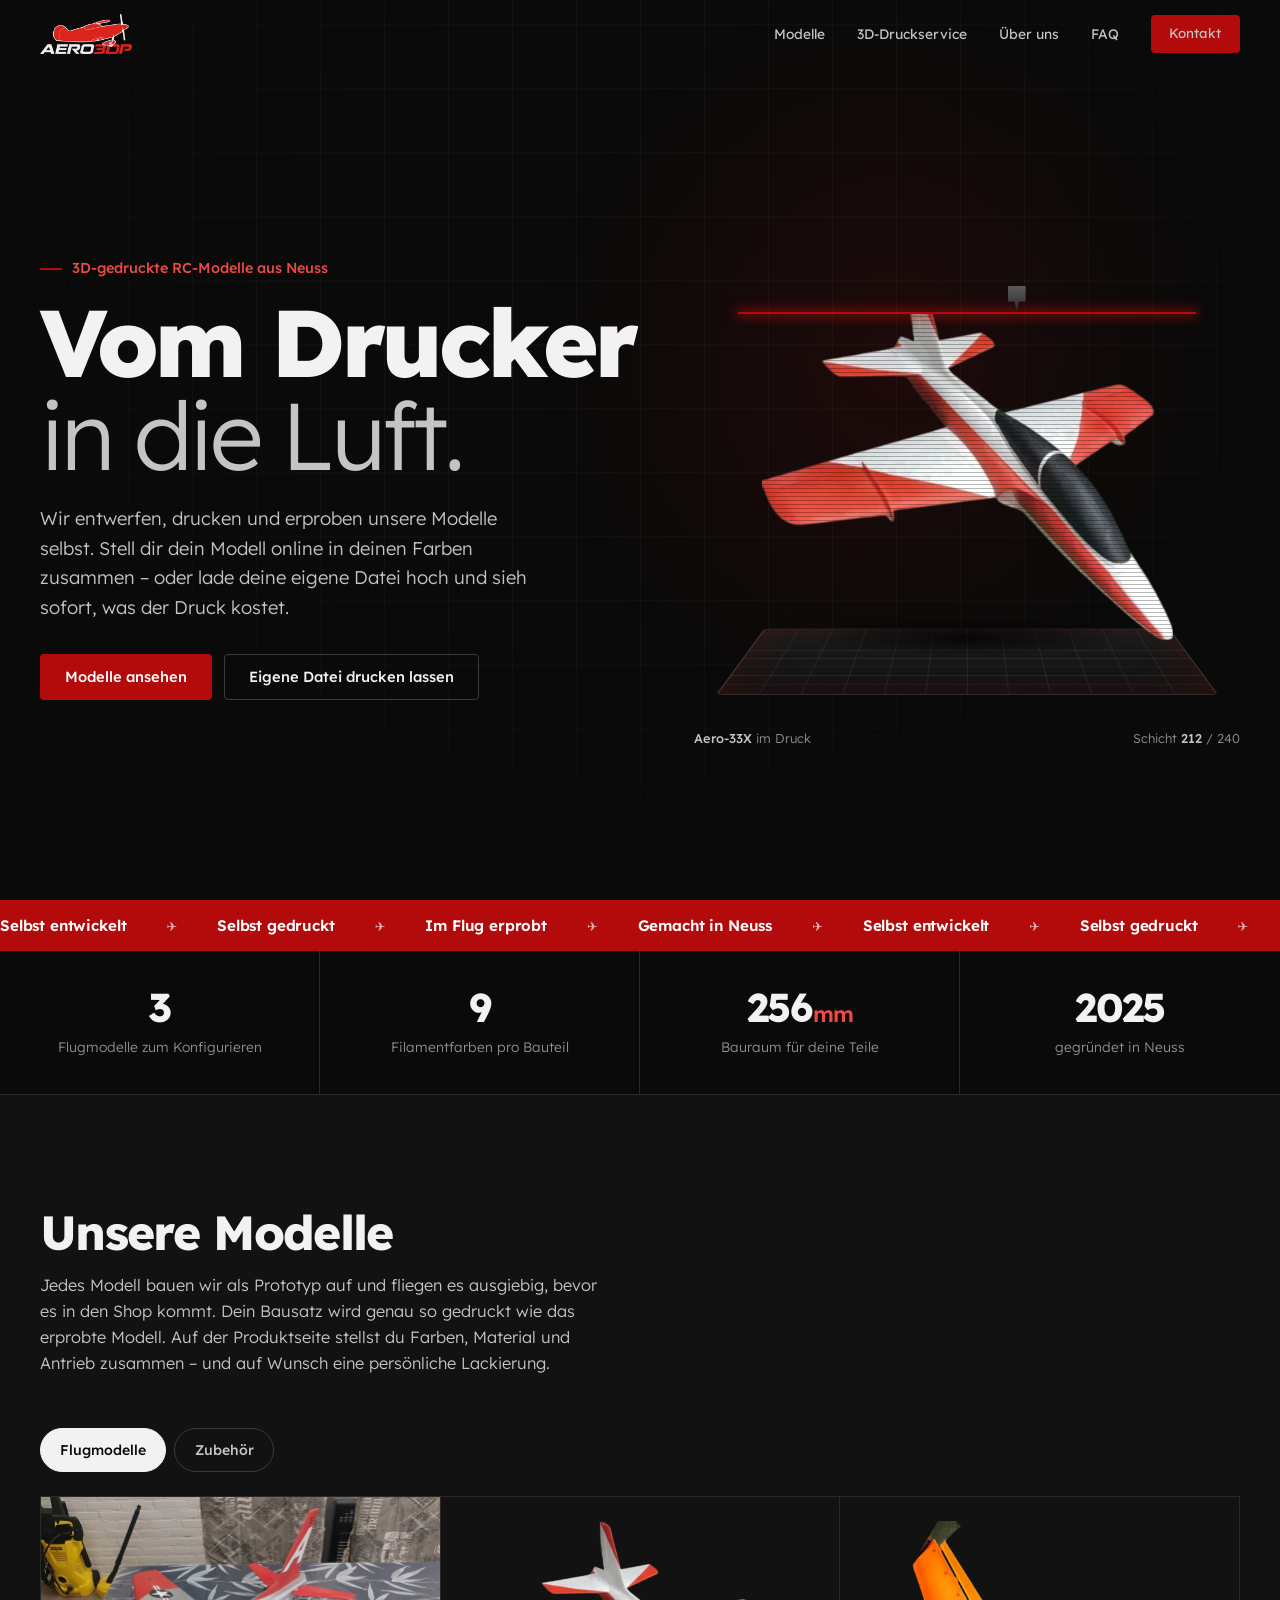
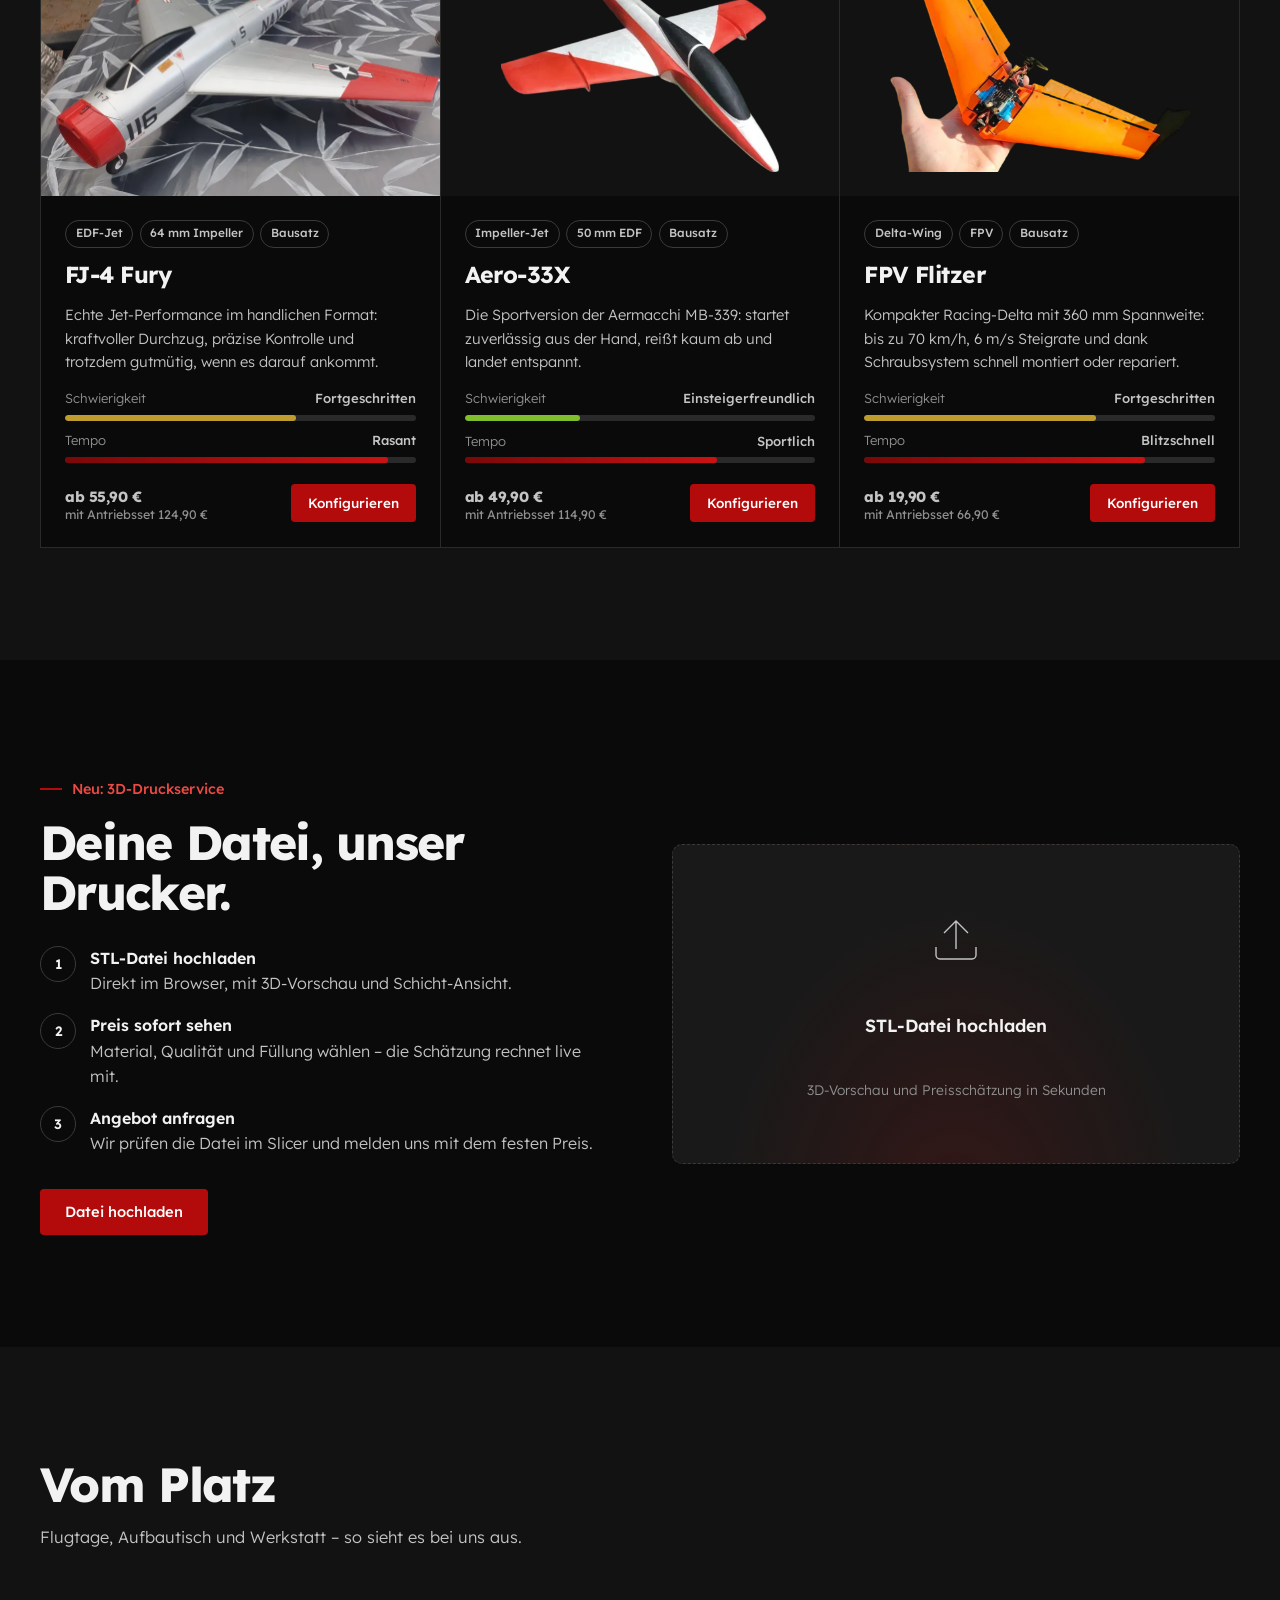
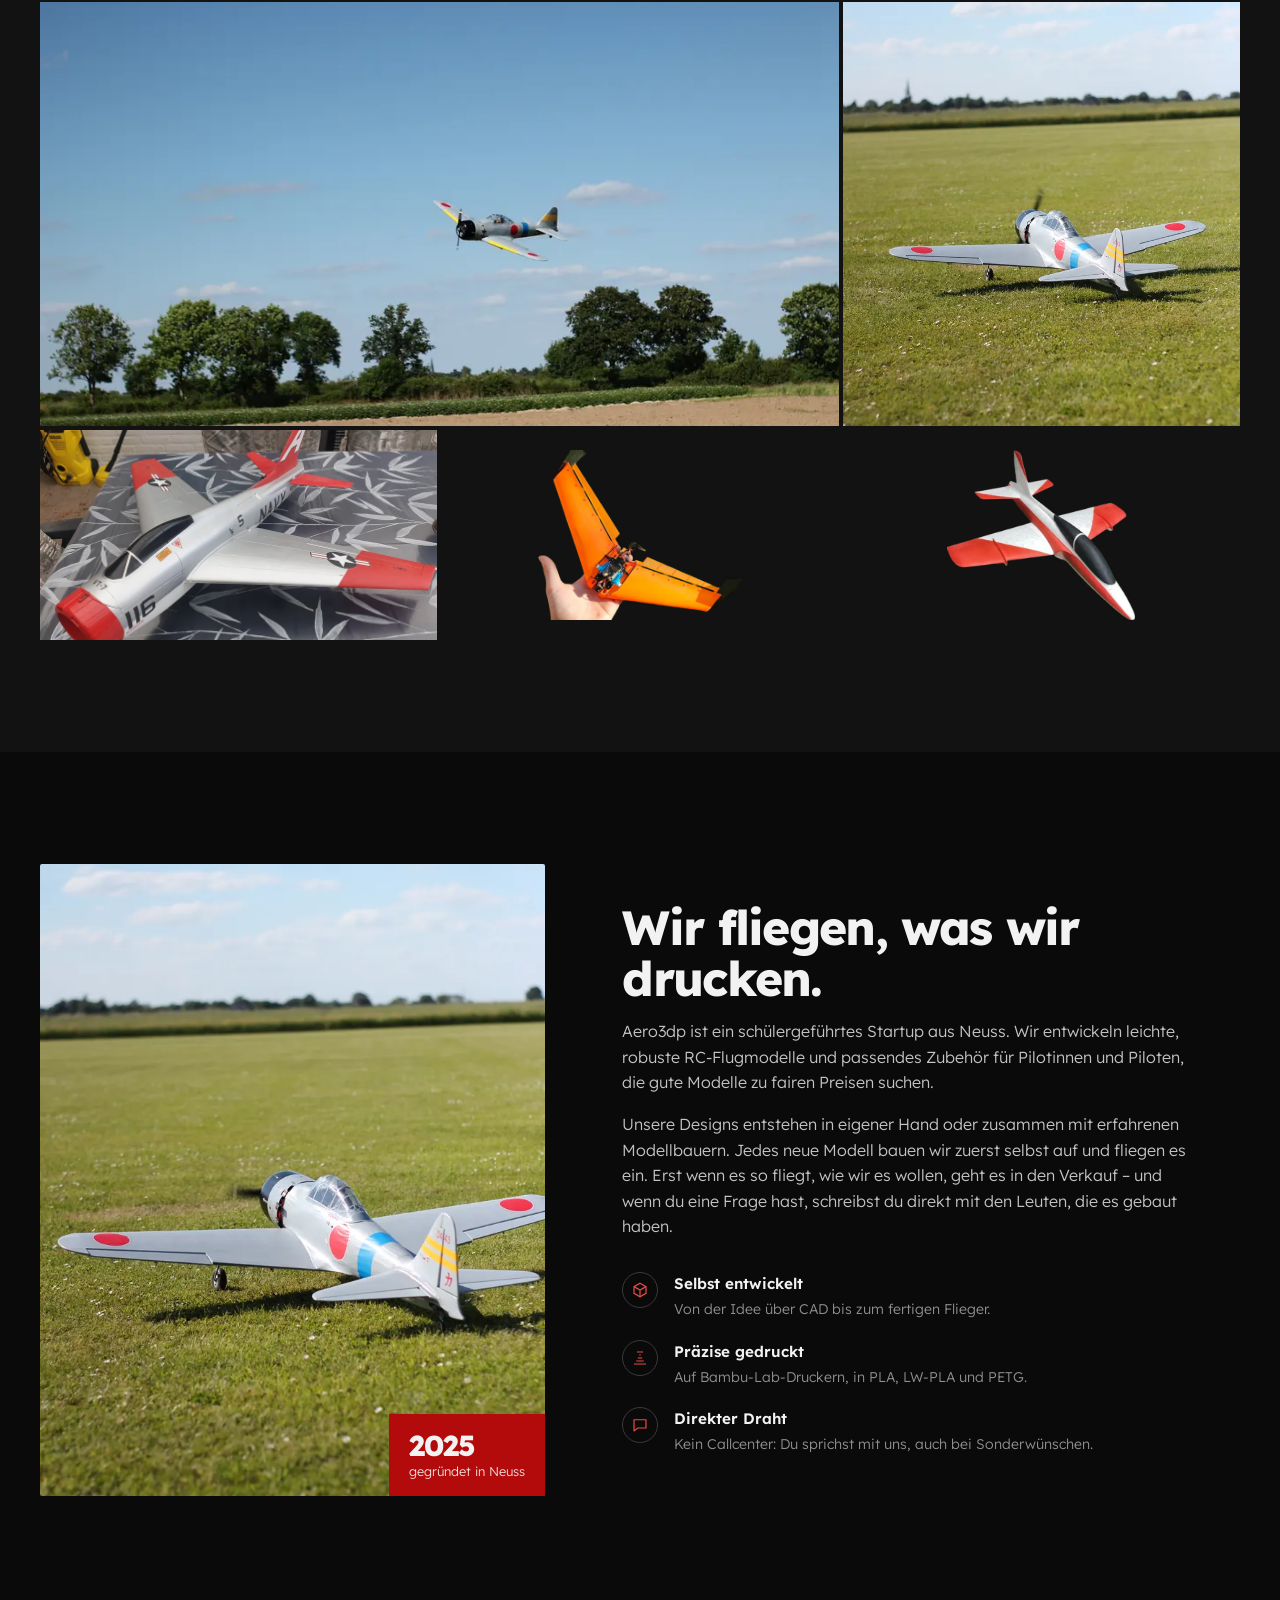
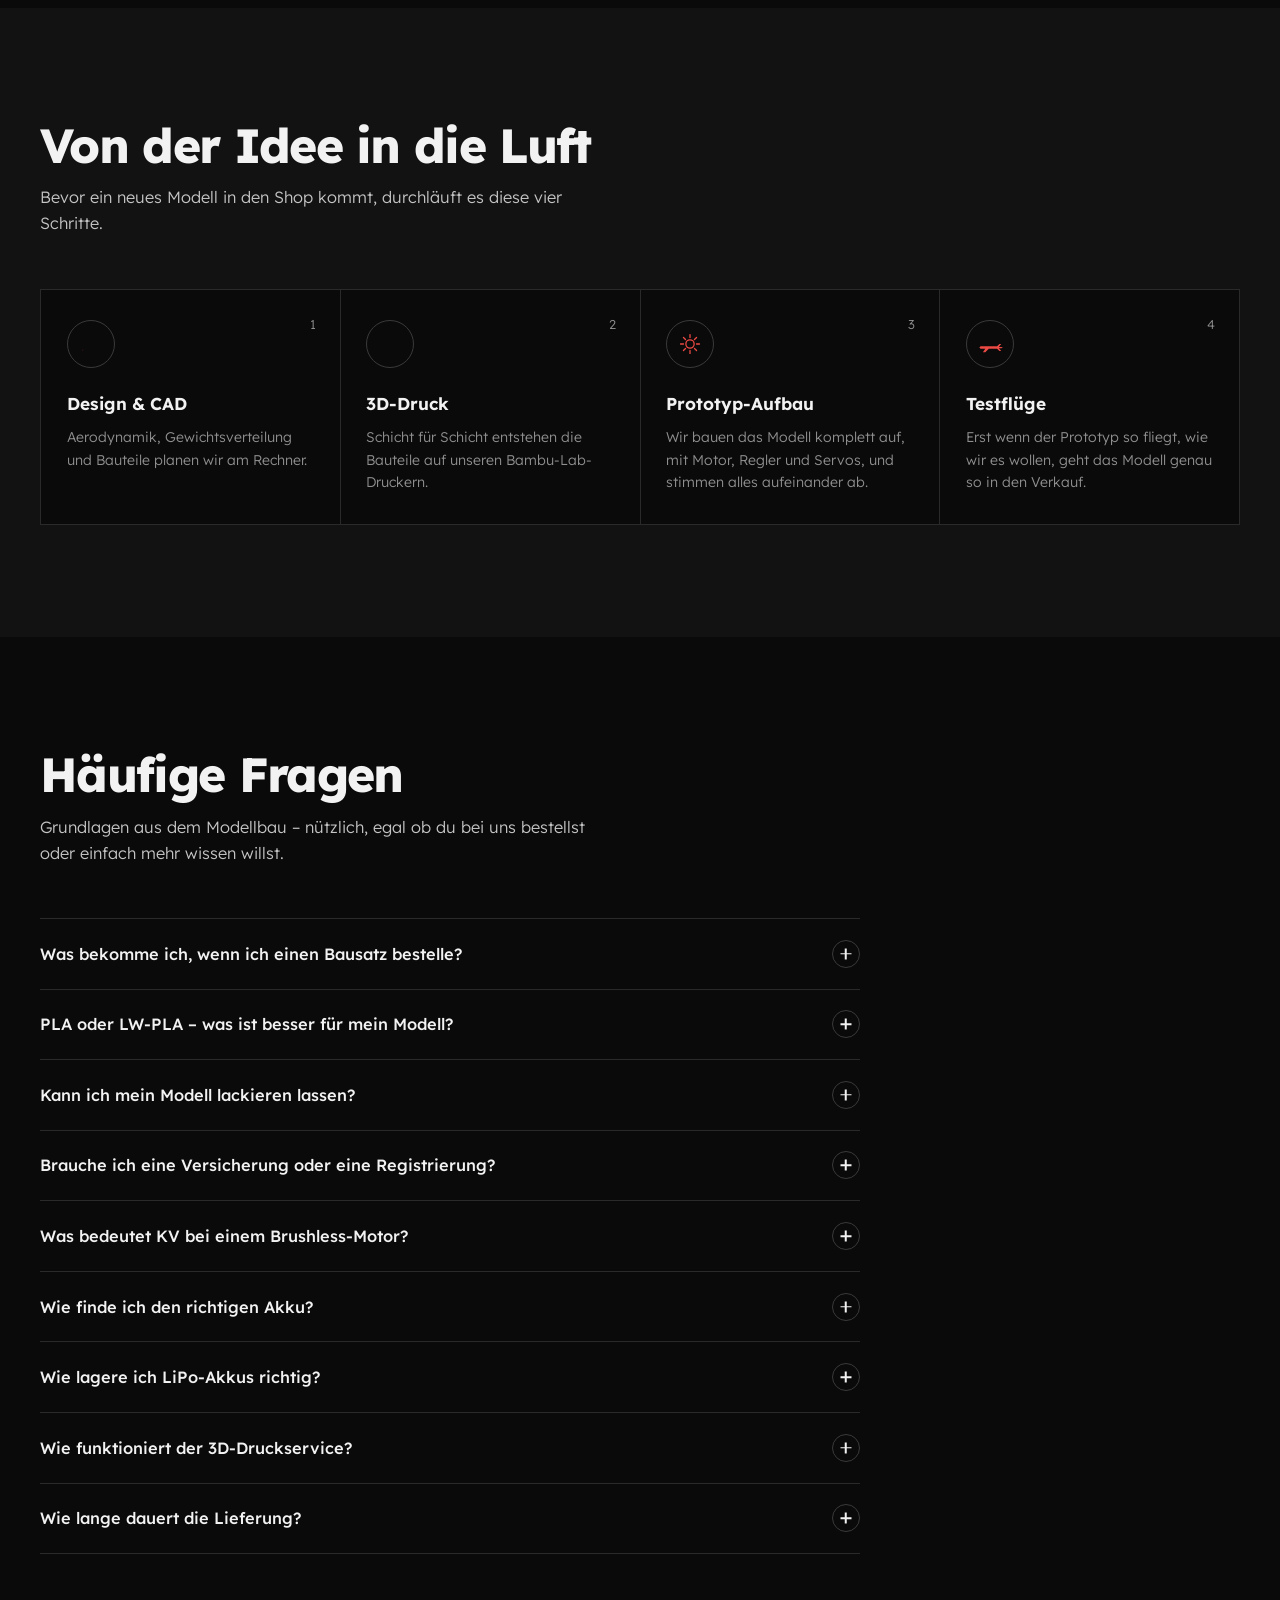
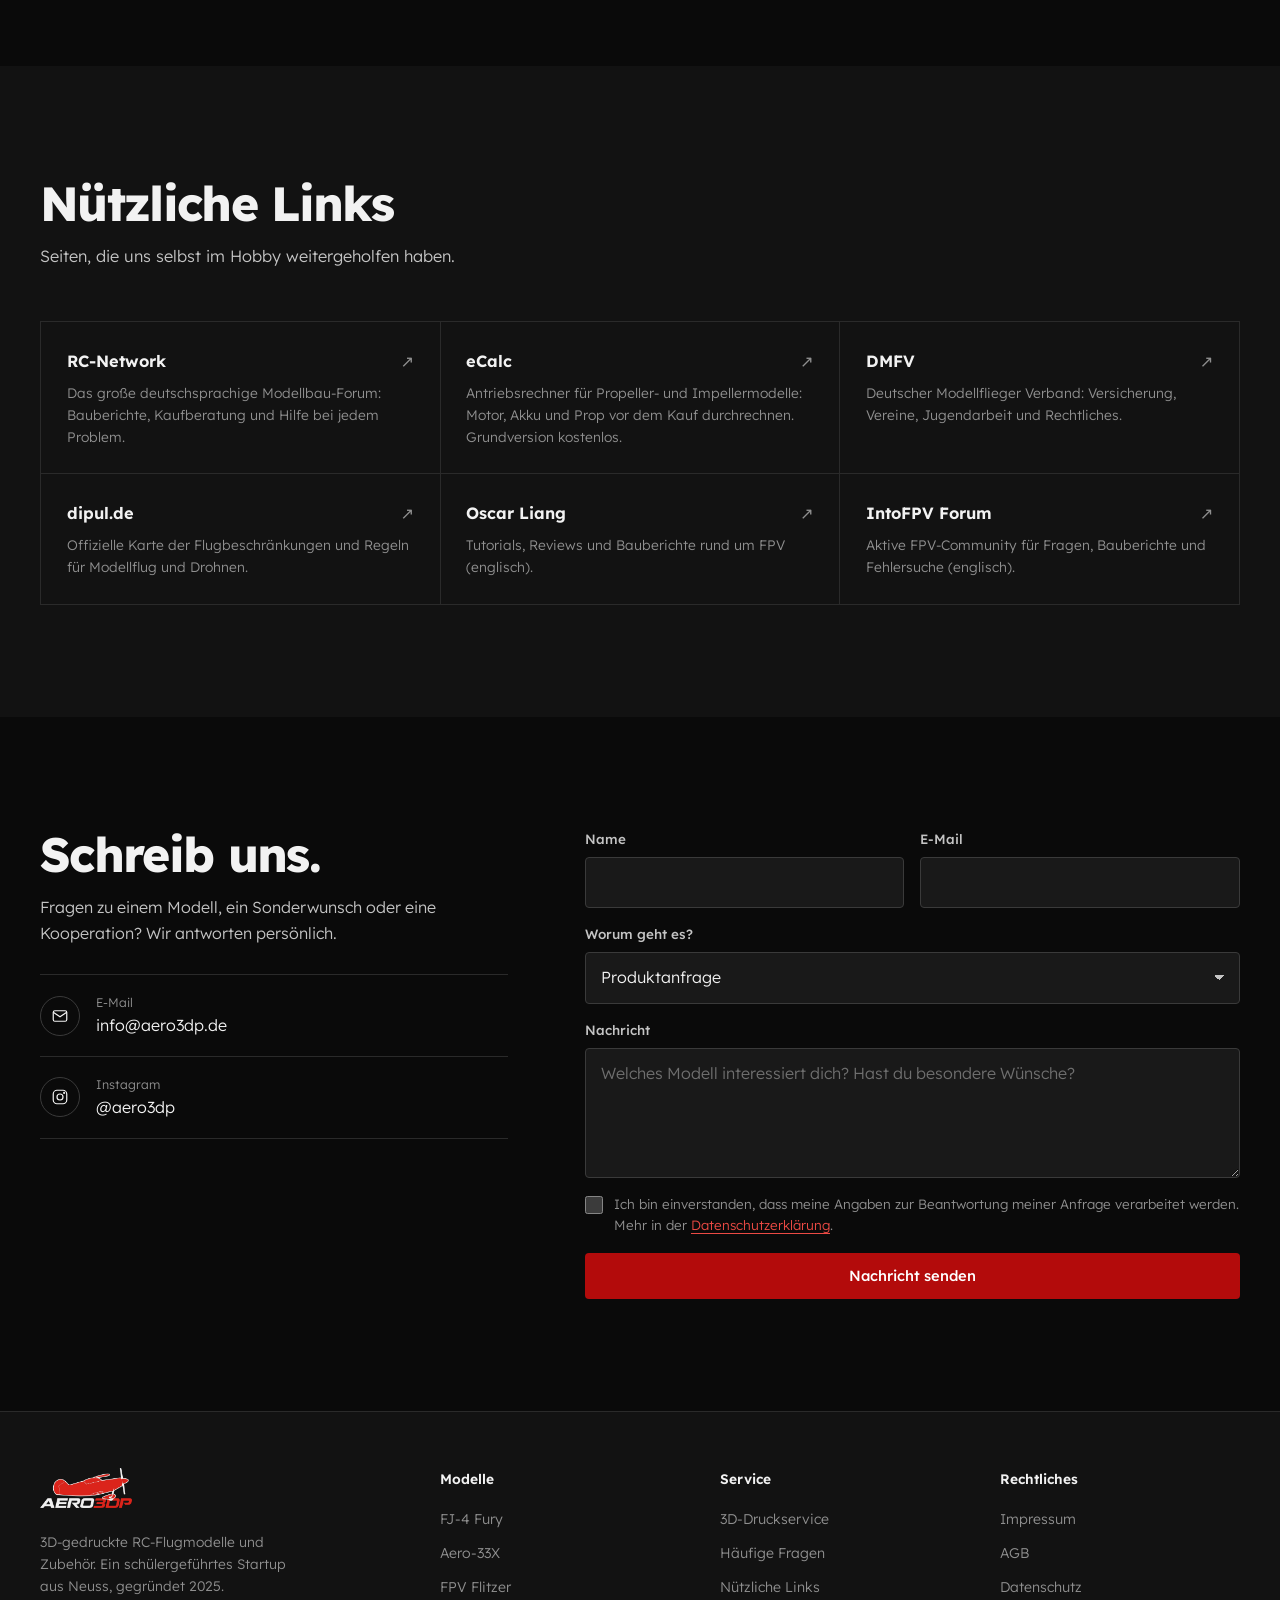
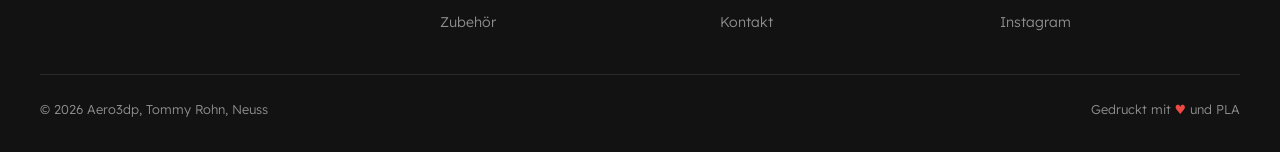
==== commit eeacb1ab: "Add files via upload" ====
--- a/index.html
+++ b/index.html
@@ -26,7 +26,7 @@
   <meta name="twitter:card" content="summary_large_image">
   <script type="application/ld+json">{"@context":"https://schema.org","@type":"Organization","name":"Aero3dp","url":"https://aero3dp.de/","logo":"https://aero3dp.de/bilder/logo.png","email":"info@aero3dp.de","description":"Schülergeführtes Startup aus Neuss für 3D-gedruckte RC-Flugmodelle, Zubehör und 3D-Druck auf Anfrage.","address":{"@type":"PostalAddress","streetAddress":"Am Bettikumer Hof 21","postalCode":"41470","addressLocality":"Neuss","addressCountry":"DE"},"sameAs":["https://instagram.com/aero3dp"],"foundingDate":"2025"}</script>
   <script type="application/ld+json">{"@context":"https://schema.org","@type":"WebSite","name":"Aero3dp","url":"https://aero3dp.de/","inLanguage":"de-DE"}</script>
-  <script type="application/ld+json">{"@context":"https://schema.org","@type":"FAQPage","mainEntity":[{"@type":"Question","name":"Was bekomme ich, wenn ich einen Bausatz bestelle?","acceptedAnswer":{"@type":"Answer","text":"Alle 3D-gedruckten Teile deines Modells, bei den Jets zusätzlich Holme und Kleinteile. Was genau dabei ist, steht auf jeder Produktseite unter „Lieferumfang“. Elektronik ist nur dabei, wenn du das Antriebsset dazu wählst."}},{"@type":"Question","name":"PLA oder LW-PLA – was ist besser für mein Modell?","acceptedAnswer":{"@type":"Answer","text":"PLA ist formstabil, robust und verzeiht beim Bauen viel. LW-PLA schäumt beim Drucken auf und wird dadurch deutlich leichter. Das spart Gewicht, das Modell fliegt langsamer und länger, ist aber etwas empfindlicher bei harten Landungen. Bei FJ-4 Fury und Aero-33X kannst du im Konfigurator wählen. LW-PLA kostet 10 € Aufpreis."}},{"@type":"Question","name":"Brauche ich eine Versicherung oder eine Registrierung?","acceptedAnswer":{"@type":"Answer","text":"In Deutschland brauchst du für jedes Flugmodell eine Haftpflichtversicherung, die Modellflug ausdrücklich abdeckt – unabhängig vom Gewicht. Ab 250 g Startgewicht oder sobald eine Kamera an Bord ist (zum Beispiel beim FPV-Fliegen), musst du dich außerdem beim Luftfahrt-Bundesamt als Betreiber registrieren und deine ID gut sichtbar am Modell anbringen. Je nach Gewicht und Fluggelände kommt ein Kompetenznachweis dazu; im Verein gelten oft vereinfachte Regeln. Die Regeln ändern sich gelegentlich, prüf deshalb vor dem Erstflug die aktuellen Infos auf dipul.de oder frag beim DMFV nach."}},{"@type":"Question","name":"Was bedeutet KV bei einem Brushless-Motor?","acceptedAnswer":{"@type":"Answer","text":"KV sagt, wie viele Umdrehungen pro Minute der Motor pro Volt ohne Last macht. Niedrige KV-Werte drehen langsamer mit mehr Drehmoment und passen zu großen Propellern, hohe KV-Werte drehen schnell und passen zu kleinen Propellern oder Impellern."}},{"@type":"Question","name":"Wie finde ich den richtigen Akku?","acceptedAnswer":{"@type":"Answer","text":"Achte auf Zellenzahl (S, zum Beispiel 4S), Kapazität (mAh) und Entladerate (C). Mehr Kapazität heißt längere Flugzeit, aber auch mehr Gewicht. Die passende Empfehlung steht bei jedem Modell in den technischen Daten."}},{"@type":"Question","name":"Wie lagere ich LiPo-Akkus richtig?","acceptedAnswer":{"@type":"Answer","text":"Nie komplett leer fliegen und nicht dauerhaft voll lagern. Für Pausen über ein paar Tage den Storage-Modus deines Ladegeräts nutzen (etwa 3,8 V pro Zelle). Immer mit einem LiPo-Ladegerät und nie unbeaufsichtigt laden."}},{"@type":"Question","name":"Wie funktioniert der 3D-Druckservice?","acceptedAnswer":{"@type":"Answer","text":"Du lädst eine STL-Datei hoch, wählst Material, Qualität und Füllung und siehst sofort eine Preisschätzung. Mit „Angebot anfragen“ schickst du uns die Datei. Wir prüfen sie im Slicer und melden uns mit einem verbindlichen Angebot."}},{"@type":"Question","name":"Wie lange dauert die Lieferung?","acceptedAnswer":{"@type":"Answer","text":"Das hängt davon ab, was gerade im Drucker liegt. Die aktuelle Lieferzeit siehst du oben auf der Startseite, sobald wir sie eingetragen haben – sonst frag uns einfach."}}]}</script>
+  <script type="application/ld+json">{"@context":"https://schema.org","@type":"FAQPage","mainEntity":[{"@type":"Question","name":"Was bekomme ich, wenn ich einen Bausatz bestelle?","acceptedAnswer":{"@type":"Answer","text":"Alle 3D-gedruckten Teile deines Modells, bei den Jets zusätzlich Holme und Kleinteile. Was genau dabei ist, steht auf jeder Produktseite unter „Lieferumfang“. Elektronik ist nur dabei, wenn du das Antriebsset dazu wählst."}},{"@type":"Question","name":"PLA oder LW-PLA – was ist besser für mein Modell?","acceptedAnswer":{"@type":"Answer","text":"PLA ist formstabil, robust und verzeiht beim Bauen viel. LW-PLA schäumt beim Drucken auf und wird dadurch deutlich leichter. Das spart Gewicht, das Modell fliegt langsamer und länger, ist aber etwas empfindlicher bei harten Landungen. Bei FJ-4 Fury und Aero-33X kannst du im Konfigurator wählen. LW-PLA kostet 10 € Aufpreis."}},{"@type":"Question","name":"Kann ich mein Modell lackieren lassen?","acceptedAnswer":{"@type":"Answer","text":"Ja. Die Grundfarben wählst du im Konfigurator, sie entstehen direkt beim Druck. Zusätzlich lackieren wir dein Modell auf Anfrage von Hand, zum Beispiel mit Scale-Look, Kennungen und Details wie bei der FJ-4 Fury auf unseren Fotos. Wähl im Konfigurator einfach „Personalisierte Lackierung“ und beschreib kurz deinen Wunsch. Den Preis nennen wir dir dann persönlich, weil er stark vom Aufwand abhängt."}},{"@type":"Question","name":"Brauche ich eine Versicherung oder eine Registrierung?","acceptedAnswer":{"@type":"Answer","text":"In Deutschland brauchst du für jedes Flugmodell eine Haftpflichtversicherung, die Modellflug ausdrücklich abdeckt – unabhängig vom Gewicht. Ab 250 g Startgewicht oder sobald eine Kamera an Bord ist (zum Beispiel beim FPV-Fliegen), musst du dich außerdem beim Luftfahrt-Bundesamt als Betreiber registrieren und deine ID gut sichtbar am Modell anbringen. Je nach Gewicht und Fluggelände kommt ein Kompetenznachweis dazu; im Verein gelten oft vereinfachte Regeln. Die Regeln ändern sich gelegentlich, prüf deshalb vor dem Erstflug die aktuellen Infos auf dipul.de oder frag beim DMFV nach."}},{"@type":"Question","name":"Was bedeutet KV bei einem Brushless-Motor?","acceptedAnswer":{"@type":"Answer","text":"KV sagt, wie viele Umdrehungen pro Minute der Motor pro Volt ohne Last macht. Niedrige KV-Werte drehen langsamer mit mehr Drehmoment und passen zu großen Propellern, hohe KV-Werte drehen schnell und passen zu kleinen Propellern oder Impellern."}},{"@type":"Question","name":"Wie finde ich den richtigen Akku?","acceptedAnswer":{"@type":"Answer","text":"Achte auf Zellenzahl (S, zum Beispiel 4S), Kapazität (mAh) und Entladerate (C). Mehr Kapazität heißt längere Flugzeit, aber auch mehr Gewicht. Die passende Empfehlung steht bei jedem Modell in den technischen Daten."}},{"@type":"Question","name":"Wie lagere ich LiPo-Akkus richtig?","acceptedAnswer":{"@type":"Answer","text":"Nie komplett leer fliegen und nicht dauerhaft voll lagern. Für Pausen über ein paar Tage den Storage-Modus deines Ladegeräts nutzen (etwa 3,8 V pro Zelle). Immer mit einem LiPo-Ladegerät und nie unbeaufsichtigt laden."}},{"@type":"Question","name":"Wie funktioniert der 3D-Druckservice?","acceptedAnswer":{"@type":"Answer","text":"Du lädst eine STL-Datei hoch, wählst Material, Qualität und Füllung und siehst sofort eine Preisschätzung. Mit „Angebot anfragen“ schickst du uns die Datei. Wir prüfen sie im Slicer und melden uns mit einem verbindlichen Angebot."}},{"@type":"Question","name":"Wie lange dauert die Lieferung?","acceptedAnswer":{"@type":"Answer","text":"Das hängt davon ab, was gerade im Drucker liegt. Die aktuelle Lieferzeit siehst du oben auf der Startseite, sobald wir sie eingetragen haben – sonst frag uns einfach."}}]}</script>
 </head>
 <body>
 <a class="skip" href="#inhalt">Zum Inhalt springen</a>
@@ -51,7 +51,7 @@
   <div class="hero-text">
     <p class="kicker">3D-gedruckte RC-Modelle aus Neuss</p>
     <h1>Vom Drucker <span class="zeile2">in die Luft.</span></h1>
-    <p class="lead">Wir entwerfen, drucken und fliegen unsere Modelle selbst. Stell dir dein Modell online in deinen Farben zusammen – oder lade deine eigene Datei hoch und sieh sofort, was der Druck kostet.</p>
+    <p class="lead">Wir entwerfen, drucken und erproben unsere Modelle selbst. Stell dir dein Modell online in deinen Farben zusammen – oder lade deine eigene Datei hoch und sieh sofort, was der Druck kostet.</p>
     <div class="hero-btns">
       <a class="btn magnet" href="#produkte">Modelle ansehen</a>
       <a class="btn btn-ghost magnet" href="druckservice.html">Eigene Datei drucken lassen</a>
@@ -72,8 +72,8 @@
 </header>
 
 <div class="marquee" aria-hidden="true"><div class="marquee-track">
-  <span>Selbst entwickelt</span><span>Selbst gedruckt</span><span>Selbst geflogen</span><span>Gemacht in Neuss</span>
-  <span>Selbst entwickelt</span><span>Selbst gedruckt</span><span>Selbst geflogen</span><span>Gemacht in Neuss</span>
+  <span>Selbst entwickelt</span><span>Selbst gedruckt</span><span>Im Flug erprobt</span><span>Gemacht in Neuss</span>
+  <span>Selbst entwickelt</span><span>Selbst gedruckt</span><span>Im Flug erprobt</span><span>Gemacht in Neuss</span>
 </div></div>
 
 <section class="stats" aria-label="Aero3dp in Zahlen">
@@ -86,7 +86,7 @@
 <section class="sec sec-alt" id="produkte" aria-labelledby="produkte-titel">
   <div class="sec-head reveal">
     <h2 id="produkte-titel">Unsere Modelle</h2>
-    <p>Jedes Modell drucken, bauen und fliegen wir selbst, bevor es zu dir kommt. Auf der Produktseite stellst du Farben, Material und Antrieb zusammen.</p>
+    <p>Jedes Modell bauen wir als Prototyp auf und fliegen es ausgiebig, bevor es in den Shop kommt. Dein Bausatz wird genau so gedruckt wie das erprobte Modell. Auf der Produktseite stellst du Farben, Material und Antrieb zusammen – und auf Wunsch eine persönliche Lackierung.</p>
   </div>
   <div class="tabs" role="tablist" aria-label="Produktkategorie">
     <button class="tab" role="tab" id="tab-modelle" aria-controls="panel-modelle" aria-selected="true">Flugmodelle</button>
@@ -95,7 +95,7 @@
   <div class="tabpanel" id="panel-modelle" role="tabpanel" aria-labelledby="tab-modelle">
     <div class="produkte">
       <article class="pcard">
-        <div class="pcard-bild"><img src="bilder/fj4-fury-800.webp" srcset="bilder/fj4-fury-800.webp 800w, bilder/fj4-fury-1600.webp 1600w" sizes="(max-width: 700px) 100vw, 420px" alt="FJ-4 Fury in Silber-Rot auf dem Aufbautisch" width="800" height="600" loading="lazy"></div>
+        <div class="pcard-bild"><img src="bilder/fj4-fury-800.webp" srcset="bilder/fj4-fury-800.webp 800w, bilder/fj4-fury-1600.webp 1600w" sizes="(max-width: 700px) 100vw, 420px" alt="FJ-4 Fury mit personalisierter Navy-Lackierung auf dem Aufbautisch" width="800" height="600" loading="lazy"></div>
         <div class="pcard-body">
           <ul class="chips"><li>EDF-Jet</li><li>64 mm Impeller</li><li>Bausatz</li></ul>
           <h3><a href="fj4-fury.html">FJ-4 Fury</a></h3>
@@ -128,7 +128,7 @@
           <p>Kompakter Racing-Delta mit 360 mm Spannweite: bis zu 70 km/h, 6 m/s Steigrate und dank Schraubsystem schnell montiert oder repariert.</p>
           <div><dl class="meter"><dt>Schwierigkeit</dt><dd>Fortgeschritten</dd><dd class="bar" aria-hidden="true"><div class="fill schwierigkeit" data-wert="66"></div></dd></dl><dl class="meter"><dt>Tempo</dt><dd>Blitzschnell</dd><dd class="bar" aria-hidden="true"><div class="fill tempo" data-wert="80"></div></dd></dl></div>
           <div class="pcard-fuss">
-            <p class="preis">ab 19,90 €<small>mit Antriebsset auf Anfrage</small></p>
+            <p class="preis">ab 19,90 €<small>mit Antriebsset 66,90 €</small></p>
             <a class="btn btn-small" href="fpv-flitzer.html#konfigurator" tabindex="-1" aria-hidden="true">Konfigurieren</a>
           </div>
         </div>
@@ -169,9 +169,9 @@
   <path d="M60 10a50 50 0 0 1 43 25" stroke="#ec4a44" stroke-width="3"/>
 </svg></div></div>
         <div class="pcard-body">
-          <ul class="chips"><li>Fahrwerk</li><li>3D-Druck</li></ul>
+          <ul class="chips"><li>Fahrwerk</li><li>Schaumstoff-Lauffläche</li></ul>
           <h3>Aero3dp Leichträder</h3>
-          <p>Leichte, gedruckte Räder für Start und Landung auf Wiese, Graspiste oder Asphalt.</p>
+          <p>Leichte Kunststoffräder mit etwas festerer Schaumstoff-Lauffläche – für Start und Landung auf Wiese, Graspiste oder Asphalt.</p>
           <div class="pcard-fuss">
             <p class="preis">ab 4,00 €</p>
             <a class="btn btn-small btn-ghost" href="?produkt=Aero3dp%20Leichtr%C3%A4der#kontakt">Anfragen</a>
@@ -210,7 +210,7 @@
   <div class="galerie">
     <figure class="g-gross"><img src="bilder/flug-tiefflug-900.webp" srcset="bilder/flug-tiefflug-900.webp 900w, bilder/flug-tiefflug-1800.webp 1800w" sizes="(max-width: 640px) 100vw, 66vw" alt="Warbird-Modell im Tiefflug über dem Feld" width="900" height="600" loading="lazy"><figcaption>Tiefer Vorbeiflug am Platz</figcaption></figure>
     <figure class="g-hoch"><img src="bilder/flugfeld-start-700.webp" srcset="bilder/flugfeld-start-700.webp 700w, bilder/flugfeld-start-1200.webp 1200w" sizes="(max-width: 640px) 50vw, 33vw" alt="Modell startklar auf der Graspiste" width="700" height="1050" loading="lazy"><figcaption>Startklar auf der Graspiste</figcaption></figure>
-    <figure class="g-klein"><img src="bilder/fj4-fury-800.webp" alt="FJ-4 Fury auf dem Aufbautisch" width="800" height="600" loading="lazy"><figcaption>FJ-4 Fury nach dem Aufbau</figcaption></figure>
+    <figure class="g-klein"><img src="bilder/fj4-fury-800.webp" alt="FJ-4 Fury mit personalisierter Lackierung auf dem Aufbautisch" width="800" height="600" loading="lazy"><figcaption>FJ-4 Fury mit personalisierter Lackierung</figcaption></figure>
     <figure class="g-klein"><img class="freigestellt" src="bilder/fpv-flitzer.webp" alt="FPV Flitzer auf der Hand" loading="lazy"><figcaption>FPV Flitzer</figcaption></figure>
     <figure class="g-klein"><img class="freigestellt" src="bilder/aero-33x.webp" alt="Aero-33X Impeller-Jet" loading="lazy"><figcaption>Aero-33X</figcaption></figure>
   </div>
@@ -225,7 +225,7 @@
     <div class="about-text reveal">
       <h2 class="h2" id="ueber-titel">Wir fliegen, was wir drucken.</h2>
       <p>Aero3dp ist ein schülergeführtes Startup aus Neuss. Wir entwickeln leichte, robuste RC-Flugmodelle und passendes Zubehör für Pilotinnen und Piloten, die gute Modelle zu fairen Preisen suchen.</p>
-      <p>Unsere Designs entstehen in eigener Hand oder zusammen mit erfahrenen Modellbauern. Jedes Modell fliegt bei uns, bevor es in den Shop kommt – und wenn du eine Frage hast, schreibst du direkt mit den Leuten, die es gebaut haben.</p>
+      <p>Unsere Designs entstehen in eigener Hand oder zusammen mit erfahrenen Modellbauern. Jedes neue Modell bauen wir zuerst selbst auf und fliegen es ein. Erst wenn es so fliegt, wie wir es wollen, geht es in den Verkauf – und wenn du eine Frage hast, schreibst du direkt mit den Leuten, die es gebaut haben.</p>
       <ul class="about-liste">
         <li><svg viewBox="0 0 24 24" aria-hidden="true"><path d="m12 3 8 4.5v9L12 21l-8-4.5v-9Z"/><path d="m4 7.5 8 4.5 8-4.5M12 12v9"/></svg><div><strong>Selbst entwickelt</strong><span>Von der Idee über CAD bis zum fertigen Flieger.</span></div></li>
         <li><svg viewBox="0 0 24 24" aria-hidden="true"><path d="M4 20h16M7 16h10M9 12h6M11 8h2"/><path d="M8 4h8"/></svg><div><strong>Präzise gedruckt</strong><span>Auf Bambu-Lab-Druckern, in PLA, LW-PLA und PETG.</span></div></li>
@@ -238,7 +238,7 @@
 <section class="sec sec-alt" id="prozess" aria-labelledby="prozess-titel">
   <div class="sec-head reveal">
     <h2 id="prozess-titel">Von der Idee in die Luft</h2>
-    <p>Jedes Modell durchläuft dieselben vier Schritte, bevor es bei dir landet.</p>
+    <p>Bevor ein neues Modell in den Shop kommt, durchläuft es diese vier Schritte.</p>
   </div>
   <ol class="timeline reveal">
     <li class="tl-item"><span class="tl-num">1</span>
@@ -249,10 +249,10 @@
       <h3>3D-Druck</h3><p>Schicht für Schicht entstehen die Bauteile auf unseren Bambu-Lab-Druckern.</p></li>
     <li class="tl-item"><span class="tl-num">3</span>
       <div class="tl-ico"><svg viewBox="0 0 44 44" aria-hidden="true"><g class="gear-spin" stroke-width="2.2"><circle cx="22" cy="22" r="7"/><path stroke-linecap="round" d="M22 6v5M22 33v5M6 22h5M33 22h5M10.9 10.9l3.5 3.5M29.6 29.6l3.5 3.5M10.9 33.1l3.5-3.5M29.6 14.4l3.5-3.5"/></g></svg></div>
-      <h3>Aufbau & Elektronik</h3><p>Motor, Regler und Servos werden verbaut und auf das Modell abgestimmt.</p></li>
+      <h3>Prototyp-Aufbau</h3><p>Wir bauen das Modell komplett auf, mit Motor, Regler und Servos, und stimmen alles aufeinander ab.</p></li>
     <li class="tl-item"><span class="tl-num">4</span>
       <div class="tl-ico"><svg viewBox="0 0 44 44" aria-hidden="true"><path class="takeoff-plane" d="M6 26 L34 26 L38 22 L41 22 L37 27 L41 27 L44 28 L41 29 L37 29 L41 34 L38 34 L34 30 L20 30 L14 36 L10 36 L14 30 L6 30 L4 28 Z"/></svg></div>
-      <h3>Erstflug</h3><p>Wir fliegen jedes Modell selbst, bevor es den Weg zu dir findet.</p></li>
+      <h3>Testflüge</h3><p>Erst wenn der Prototyp so fliegt, wie wir es wollen, geht das Modell genau so in den Verkauf.</p></li>
   </ol>
 </section>
 
@@ -264,6 +264,7 @@
   <div class="faq">
     <details><summary>Was bekomme ich, wenn ich einen Bausatz bestelle?<i aria-hidden="true"></i></summary><div class="antwort"><p>Alle 3D-gedruckten Teile deines Modells, bei den Jets zusätzlich Holme und Kleinteile. Was genau dabei ist, steht auf jeder Produktseite unter „Lieferumfang“. Elektronik ist nur dabei, wenn du das Antriebsset dazu wählst.</p></div></details>
     <details><summary>PLA oder LW-PLA – was ist besser für mein Modell?<i aria-hidden="true"></i></summary><div class="antwort"><p>PLA ist formstabil, robust und verzeiht beim Bauen viel. LW-PLA schäumt beim Drucken auf und wird dadurch deutlich leichter. Das spart Gewicht, das Modell fliegt langsamer und länger, ist aber etwas empfindlicher bei harten Landungen.</p><p>Bei FJ-4 Fury und Aero-33X kannst du im Konfigurator wählen. LW-PLA kostet 10 € Aufpreis.</p></div></details>
+    <details><summary>Kann ich mein Modell lackieren lassen?<i aria-hidden="true"></i></summary><div class="antwort"><p>Ja. Die Grundfarben wählst du im Konfigurator, sie entstehen direkt beim Druck. Zusätzlich lackieren wir dein Modell auf Anfrage von Hand, zum Beispiel mit Scale-Look, Kennungen und Details wie bei der FJ-4 Fury auf unseren Fotos.</p><p>Wähl im Konfigurator einfach „Personalisierte Lackierung“ und beschreib kurz deinen Wunsch. Den Preis nennen wir dir dann persönlich, weil er stark vom Aufwand abhängt.</p></div></details>
     <details><summary>Brauche ich eine Versicherung oder eine Registrierung?<i aria-hidden="true"></i></summary><div class="antwort"><p>In Deutschland brauchst du für jedes Flugmodell eine Haftpflichtversicherung, die Modellflug ausdrücklich abdeckt – unabhängig vom Gewicht. Ab 250 g Startgewicht oder sobald eine Kamera an Bord ist (zum Beispiel beim FPV-Fliegen), musst du dich außerdem beim Luftfahrt-Bundesamt als Betreiber registrieren und deine ID gut sichtbar am Modell anbringen.</p><p>Je nach Gewicht und Fluggelände kommt ein Kompetenznachweis dazu; im Verein gelten oft vereinfachte Regeln. Die Regeln ändern sich gelegentlich, prüf deshalb vor dem Erstflug die aktuellen Infos auf dipul.de oder frag beim DMFV nach.</p></div></details>
     <details><summary>Was bedeutet KV bei einem Brushless-Motor?<i aria-hidden="true"></i></summary><div class="antwort"><p>KV sagt, wie viele Umdrehungen pro Minute der Motor pro Volt ohne Last macht. Niedrige KV-Werte drehen langsamer mit mehr Drehmoment und passen zu großen Propellern, hohe KV-Werte drehen schnell und passen zu kleinen Propellern oder Impellern.</p></div></details>
     <details><summary>Wie finde ich den richtigen Akku?<i aria-hidden="true"></i></summary><div class="antwort"><p>Achte auf Zellenzahl (S, zum Beispiel 4S), Kapazität (mAh) und Entladerate (C). Mehr Kapazität heißt längere Flugzeit, aber auch mehr Gewicht. Die passende Empfehlung steht bei jedem Modell in den technischen Daten.</p></div></details>
@@ -279,11 +280,12 @@
     <p>Seiten, die uns selbst im Hobby weitergeholfen haben.</p>
   </div>
   <div class="links">
-    <a class="link-card" href="https://oscarliang.com" target="_blank" rel="noopener"><b>Oscar Liang</b><span>Tutorials, Reviews und Bauberichte rund um FPV und Multicopter.</span></a>
-    <a class="link-card" href="https://intofpv.com" target="_blank" rel="noopener"><b>IntoFPV Forum</b><span>Aktive Community für Fragen, Bauberichte und Fehlersuche.</span></a>
+    <a class="link-card" href="https://www.rc-network.de" target="_blank" rel="noopener"><b>RC-Network</b><span>Das große deutschsprachige Modellbau-Forum: Bauberichte, Kaufberatung und Hilfe bei jedem Problem.</span></a>
+    <a class="link-card" href="https://www.ecalc.ch" target="_blank" rel="noopener"><b>eCalc</b><span>Antriebsrechner für Propeller- und Impellermodelle: Motor, Akku und Prop vor dem Kauf durchrechnen. Grundversion kostenlos.</span></a>
     <a class="link-card" href="https://www.dmfv.aero" target="_blank" rel="noopener"><b>DMFV</b><span>Deutscher Modellflieger Verband: Versicherung, Vereine, Jugendarbeit und Rechtliches.</span></a>
     <a class="link-card" href="https://www.dipul.de" target="_blank" rel="noopener"><b>dipul.de</b><span>Offizielle Karte der Flugbeschränkungen und Regeln für Modellflug und Drohnen.</span></a>
-    <a class="link-card" href="https://github.com/iNavFlight/inav/wiki" target="_blank" rel="noopener"><b>INAV Wiki</b><span>Doku zur Flugcontroller-Firmware INAV, von der Einrichtung bis zur Navigation.</span></a>
+    <a class="link-card" href="https://oscarliang.com" target="_blank" rel="noopener"><b>Oscar Liang</b><span>Tutorials, Reviews und Bauberichte rund um FPV (englisch).</span></a>
+    <a class="link-card" href="https://intofpv.com" target="_blank" rel="noopener"><b>IntoFPV Forum</b><span>Aktive FPV-Community für Fragen, Bauberichte und Fehlersuche (englisch).</span></a>
   </div>
 </section>
 
@@ -301,7 +303,7 @@
         <div class="feld"><label for="k-email">E-Mail</label><input id="k-email" name="email" type="email" autocomplete="email" required maxlength="200"></div>
       </div>
       <div class="feld"><label for="thema">Worum geht es?</label>
-        <select id="thema" name="thema"><option>Produktanfrage</option><option>Sonderwunsch</option><option>3D-Druck</option><option>Kooperation</option><option>Sonstiges</option></select></div>
+        <select id="thema" name="thema"><option>Produktanfrage</option><option>Sonderwunsch</option><option>Lackierung</option><option>3D-Druck</option><option>Kooperation</option><option>Sonstiges</option></select></div>
       <div class="feld"><label for="nachricht">Nachricht</label><textarea id="nachricht" name="nachricht" required maxlength="4000" placeholder="Welches Modell interessiert dich? Hast du besondere Wünsche?"></textarea></div>
       <div class="honig" aria-hidden="true"><label>Nicht ausfüllen <input name="_gotcha" tabindex="-1" autocomplete="off"></label></div>
       <label class="feld-check"><input type="checkbox" required> <span>Ich bin einverstanden, dass meine Angaben zur Beantwortung meiner Anfrage verarbeitet werden. Mehr in der <a class="textlink" href="datenschutz.html">Datenschutzerklärung</a>.</span></label>
@@ -348,7 +350,7 @@
   </div>
   <div class="footer-unten">
     <span>© <span data-jahr>2026</span> Aero3dp, Tommy Rohn, Neuss</span>
-    <span>Gedruckt in Neuss, geflogen auf dem Platz.</span>
+    <span class="herz-zeile">Gedruckt mit <span class="herz" role="img" aria-label="Herz">♥</span> und PLA</span>
   </div>
 </footer>
 <script src="config.js?v=20261010"></script>
--- a/styles.css
+++ b/styles.css
@@ -354,7 +354,9 @@
 @keyframes auf { from { opacity: 0; transform: translateY(-6px); } }
 
 /* ─── Links ─── */
-.links { max-width: var(--max); margin: 0 auto; display: grid; grid-template-columns: repeat(auto-fit, minmax(220px, 1fr)); gap: 1px; background: var(--linie); border: 1px solid var(--linie); }
+.links { max-width: var(--max); margin: 0 auto; display: grid; grid-template-columns: repeat(3, 1fr); gap: 1px; background: var(--linie); border: 1px solid var(--linie); }
+@media (max-width: 900px) { .links { grid-template-columns: repeat(2, 1fr); } }
+@media (max-width: 560px) { .links { grid-template-columns: 1fr; } }
 .link-card { background: var(--graphit); padding: 1.6rem; text-decoration: none; display: flex; flex-direction: column; gap: .5rem; transition: background .2s; }
 .link-card:hover { background: var(--karte); }
 .link-card b { font-size: 1.02rem; font-weight: 650; display: flex; justify-content: space-between; gap: .5rem; }
@@ -398,6 +400,9 @@
 .footer-grid ul a { font-size: .88rem; color: var(--text-3); text-decoration: none; transition: color .2s; }
 .footer-grid ul a:hover { color: var(--text); }
 .footer-unten { max-width: var(--max); margin: 0 auto; padding-top: 1.5rem; border-top: 1px solid var(--linie); display: flex; justify-content: space-between; gap: 1rem; flex-wrap: wrap; font-size: .8rem; color: var(--text-3); }
+.herz { color: var(--rot-text); display: inline-block; animation: herzschlag 1.6s ease-in-out infinite; }
+@keyframes herzschlag { 0%, 40%, 100% { transform: scale(1); } 15% { transform: scale(1.25); } 28% { transform: scale(1.1); } }
+@media (prefers-reduced-motion: reduce) { .herz { animation: none; } }
 
 /* ─── Unterseiten-Kopf ─── */
 .seitenkopf { padding: calc(var(--nav-h) + clamp(2.5rem, 7vw, 5rem)) var(--rand) clamp(2rem, 5vw, 3rem); position: relative; overflow: hidden; }
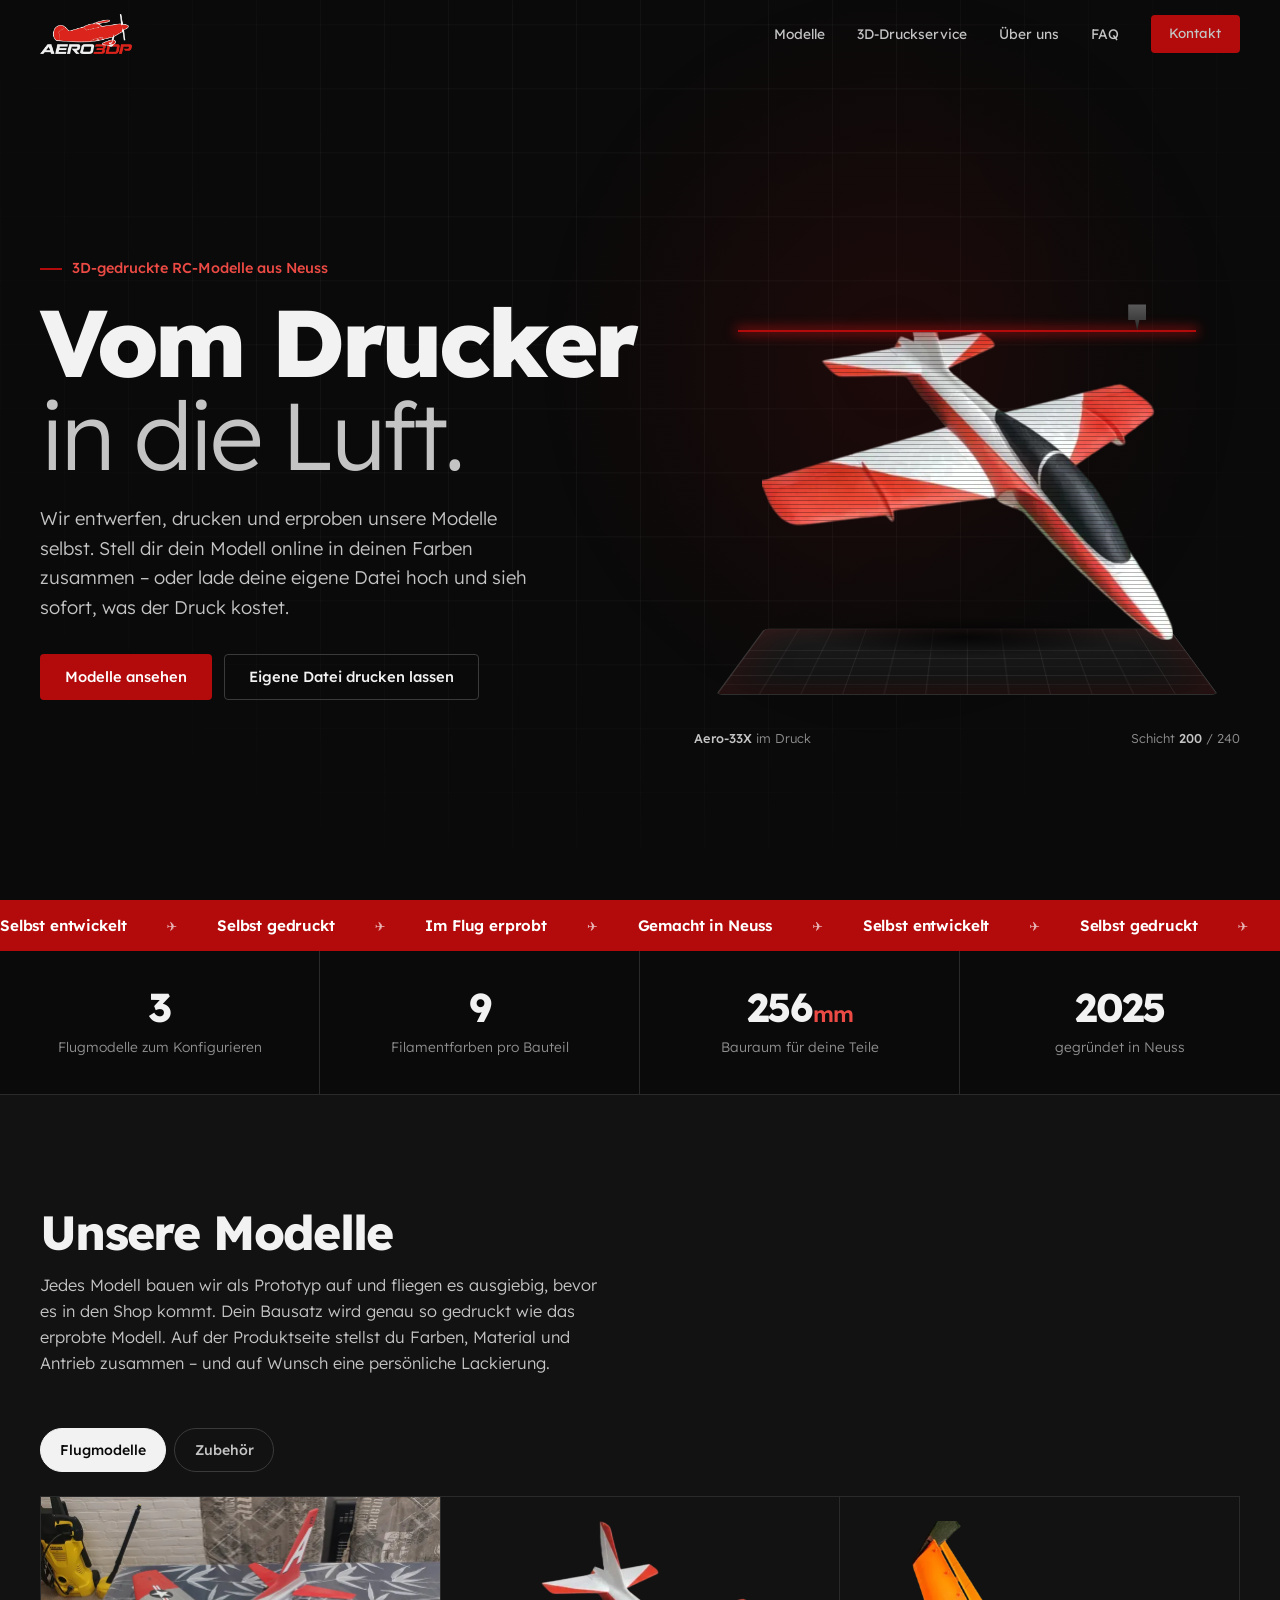
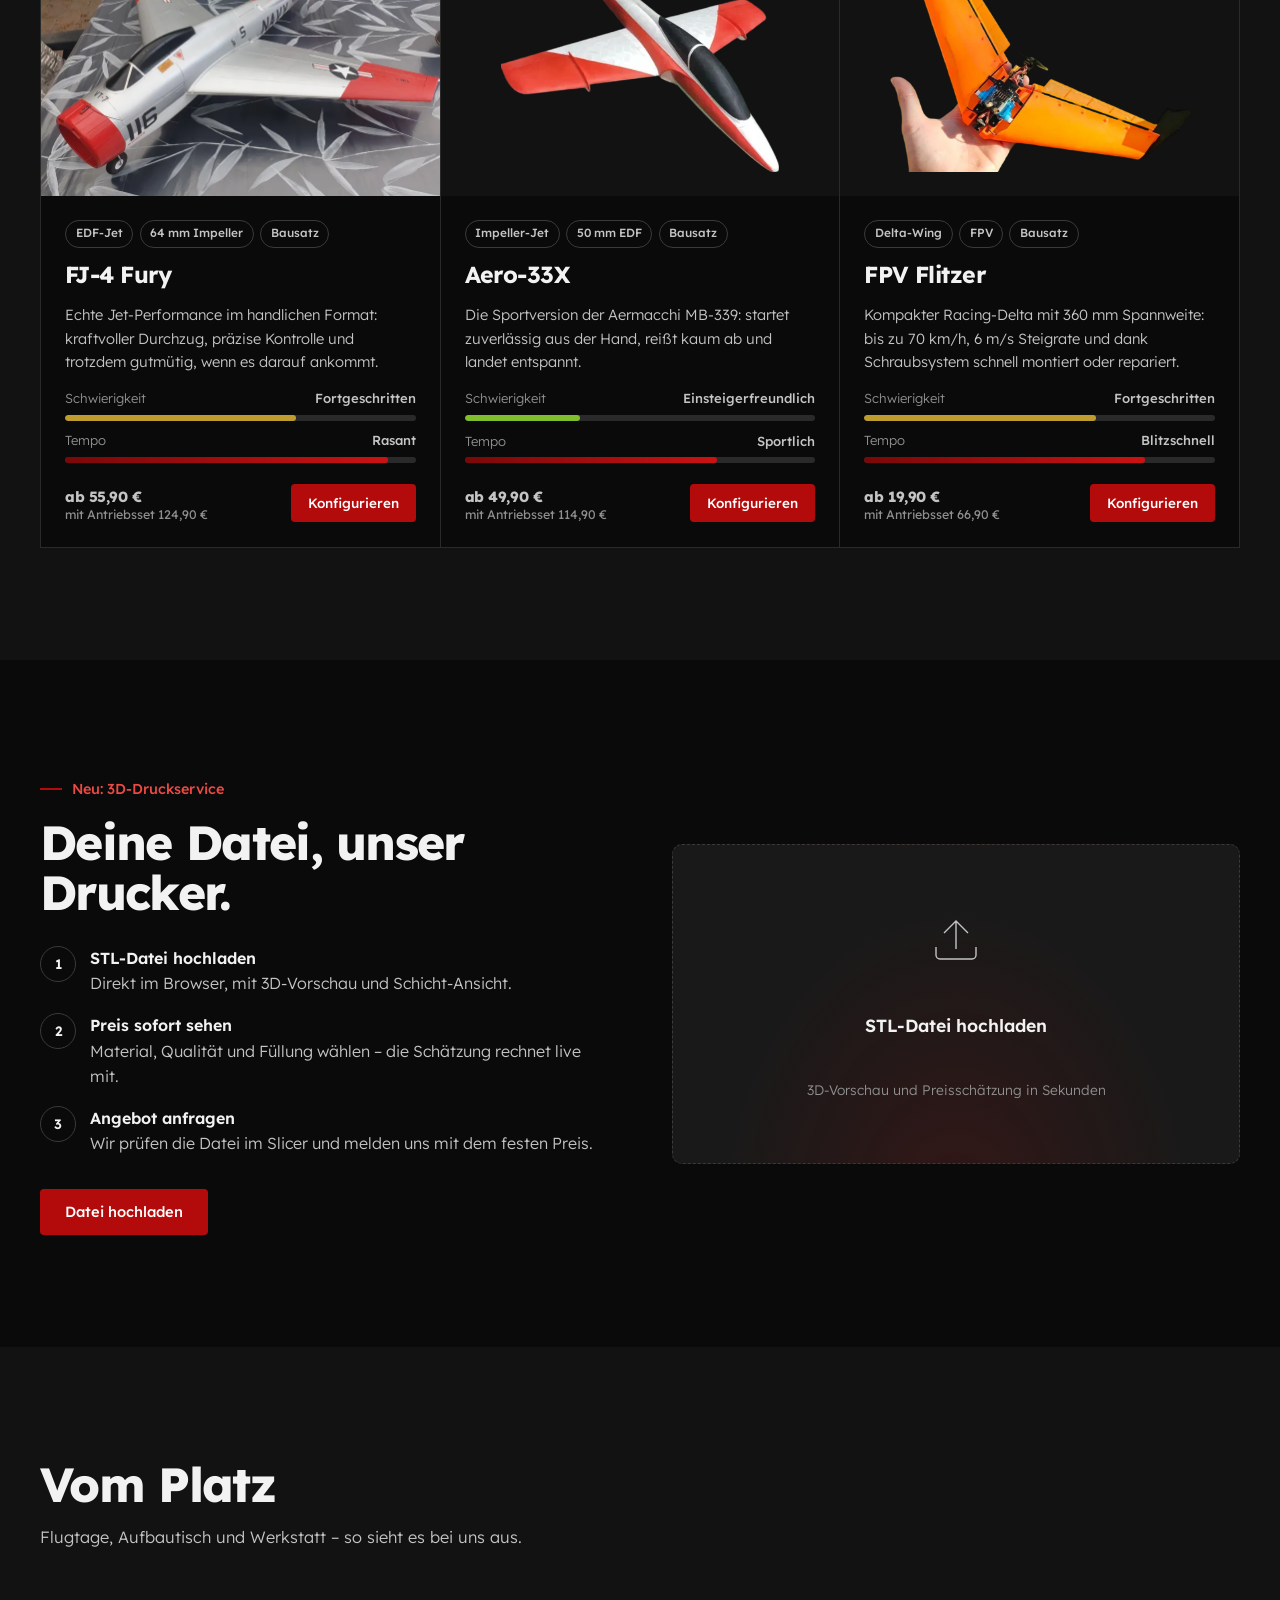
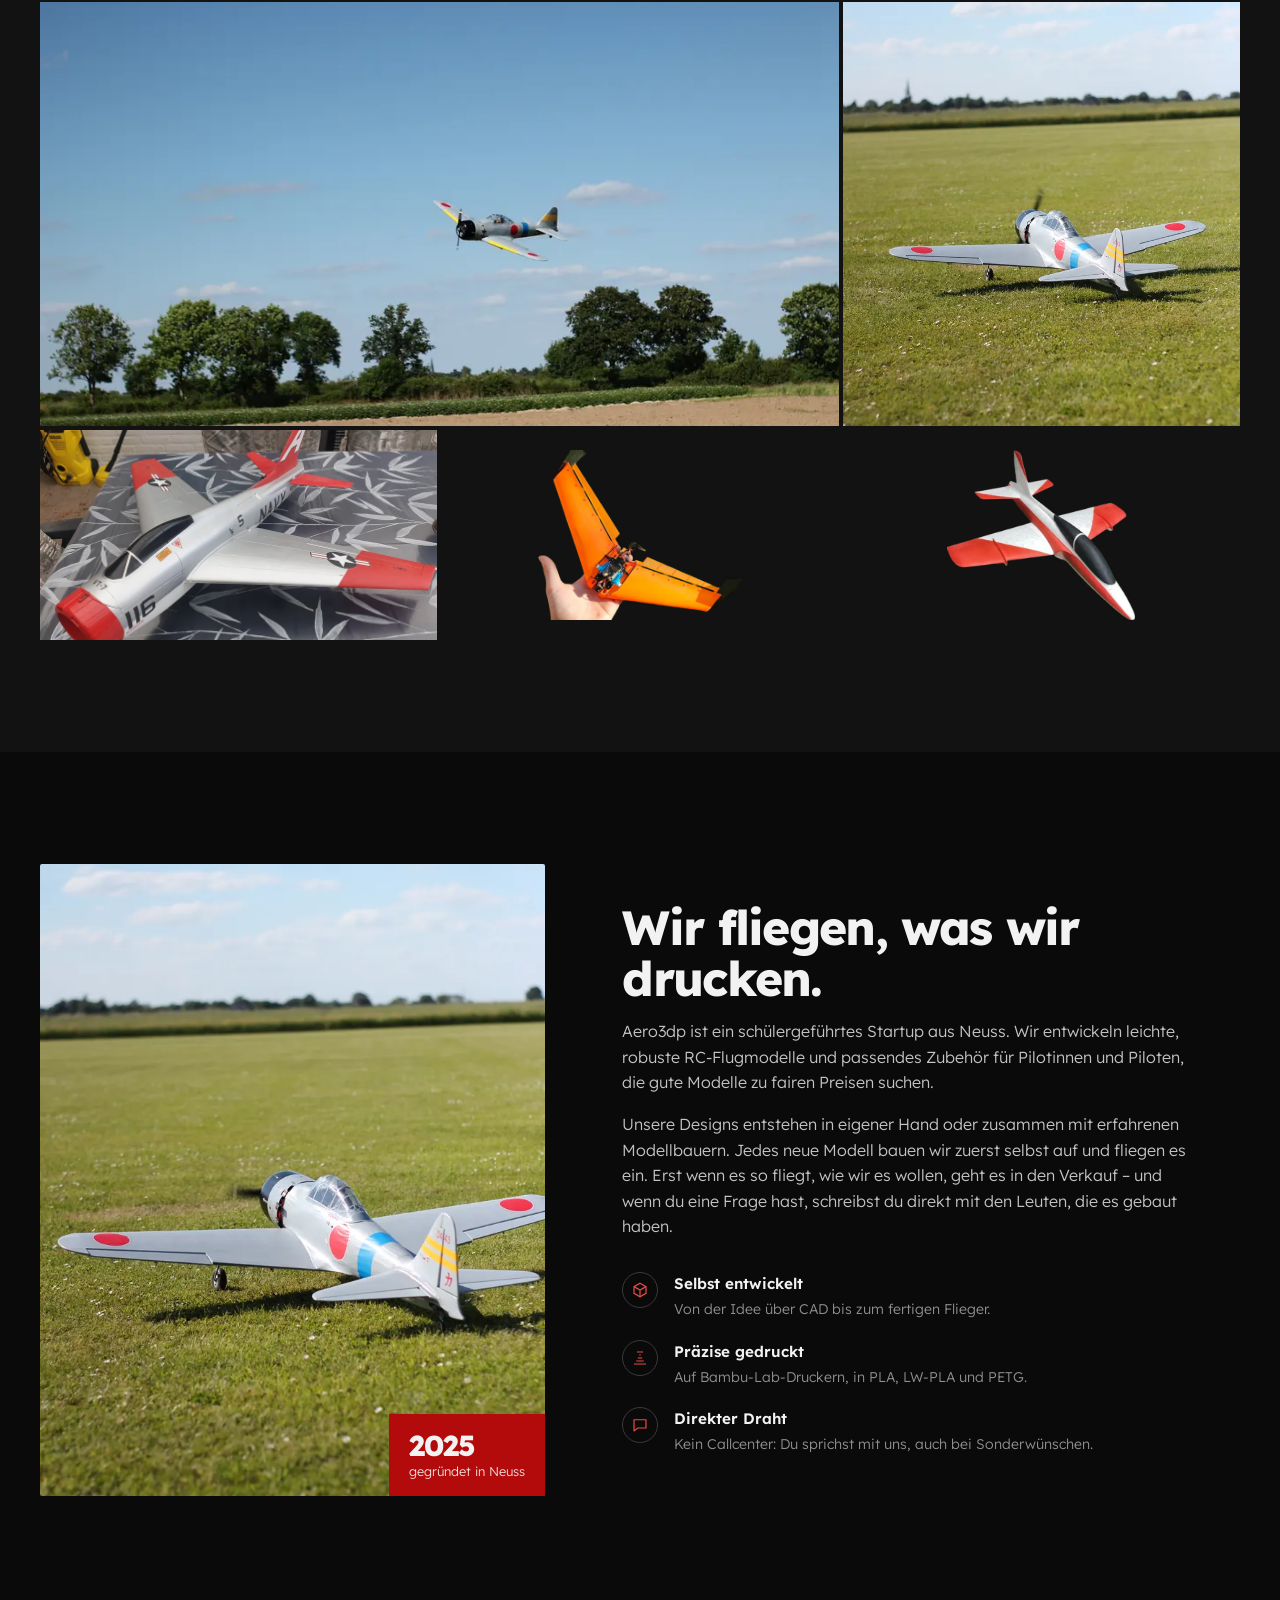
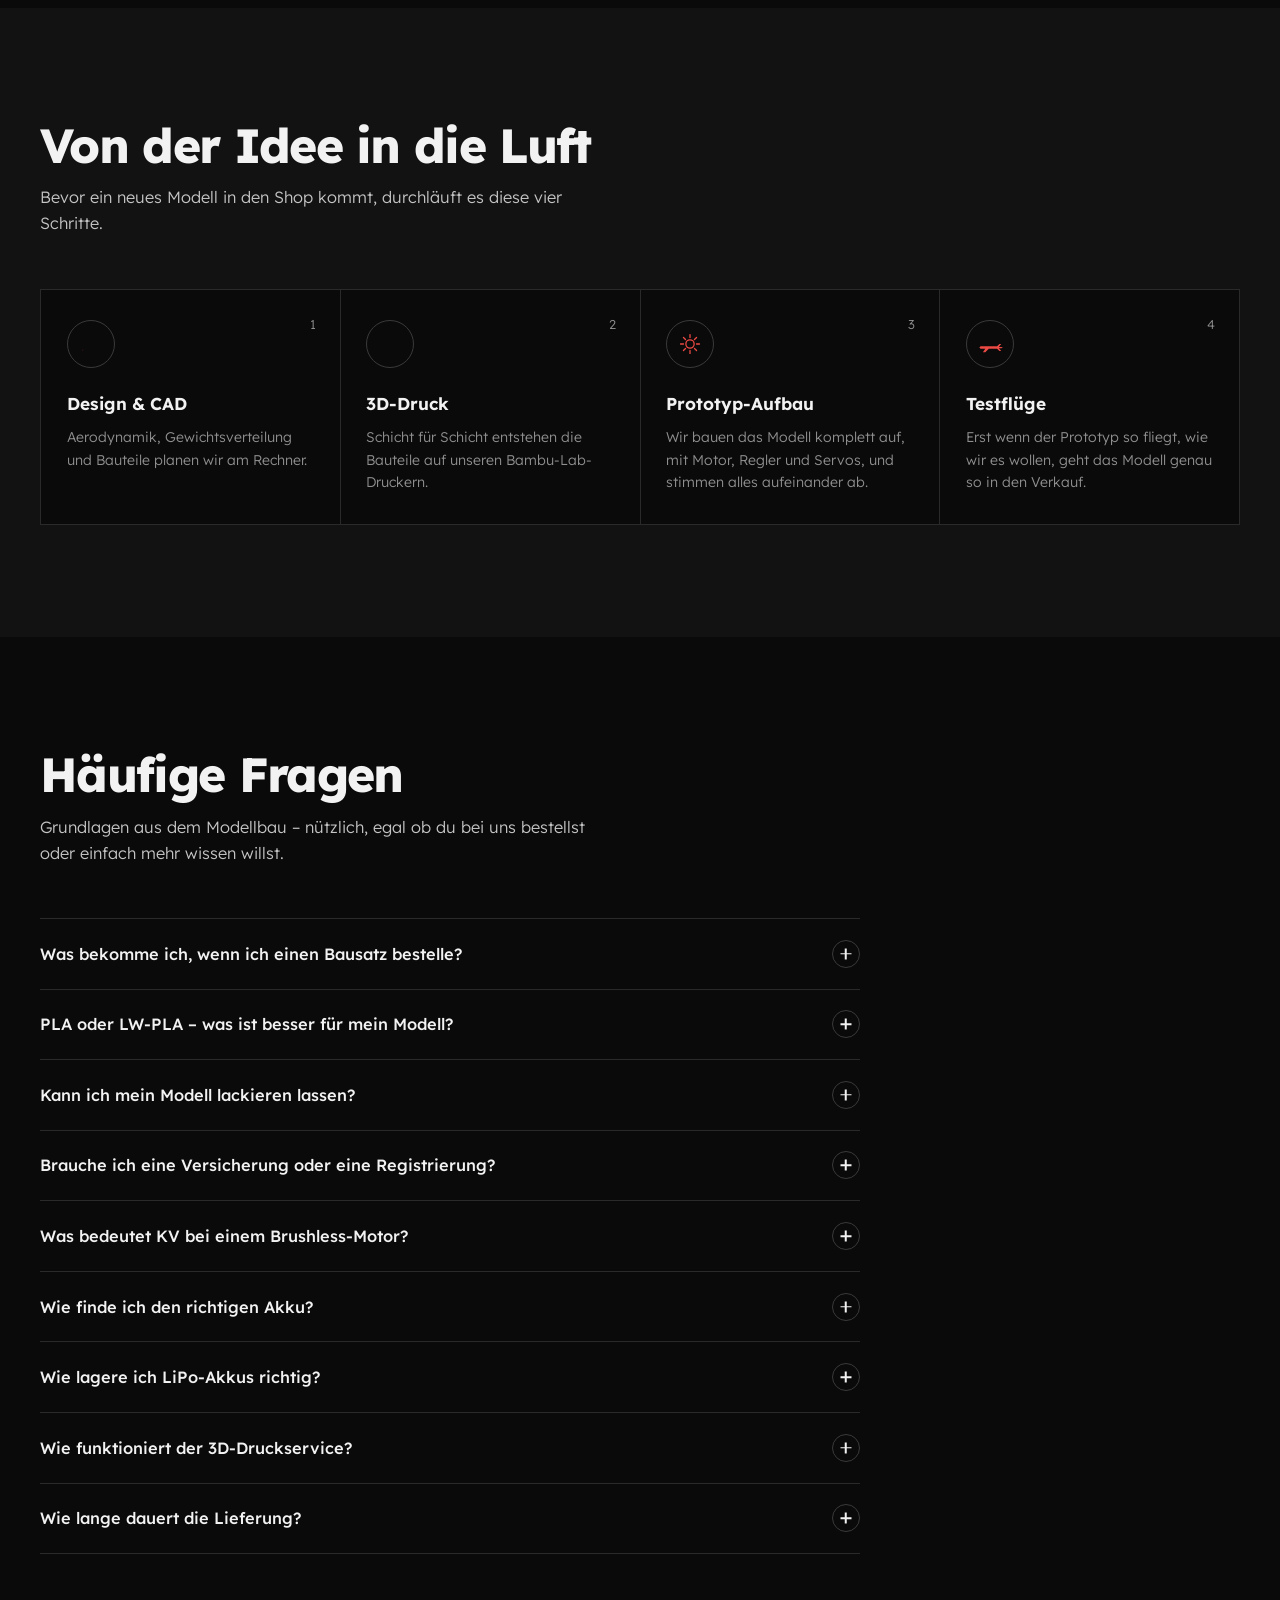
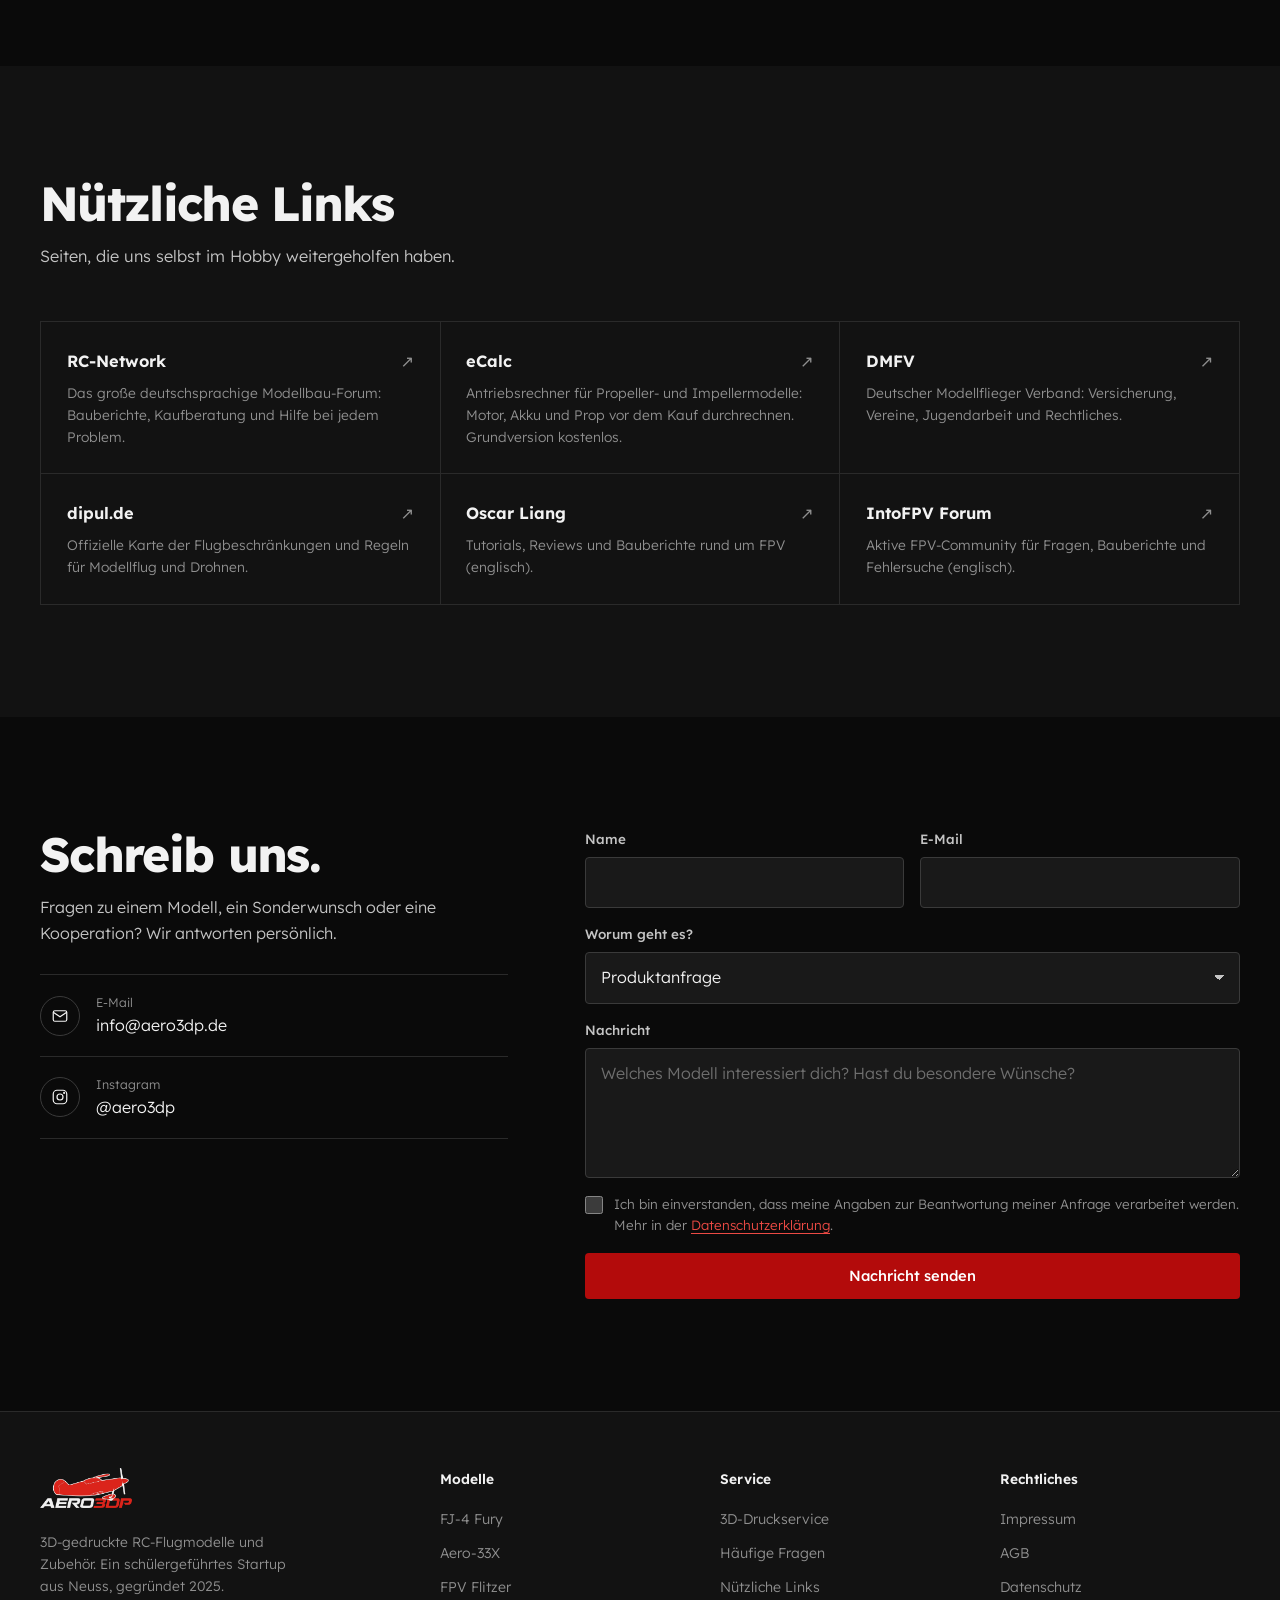
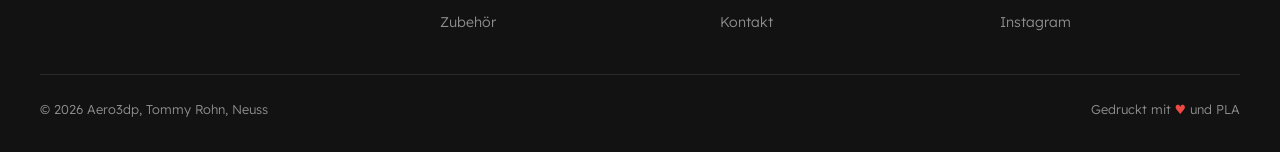
==== commit 1d3d8be2: "Add files via upload" ====
--- a/index.html
+++ b/index.html
@@ -15,7 +15,7 @@
   <link rel="manifest" href="site.webmanifest">
   <link rel="preload" href="fonts/lexend-latin.woff2" as="font" type="font/woff2" crossorigin>
   <link rel="preload" href="bilder/aero-33x.webp" as="image">
-  <link rel="stylesheet" href="styles.css?v=20261010">
+  <link rel="stylesheet" href="styles.css?v=20261024">
   <meta property="og:type" content="website">
   <meta property="og:site_name" content="Aero3dp">
   <meta property="og:locale" content="de_DE">
@@ -353,8 +353,8 @@
     <span class="herz-zeile">Gedruckt mit <span class="herz" role="img" aria-label="Herz">♥</span> und PLA</span>
   </div>
 </footer>
-<script src="config.js?v=20261010"></script>
-<script src="backend.js?v=20261010"></script>
-<script src="script.js?v=20261010"></script>
+<script src="config.js?v=20261024"></script>
+<script src="backend.js?v=20261024"></script>
+<script src="script.js?v=20261024"></script>
 </body>
 </html>
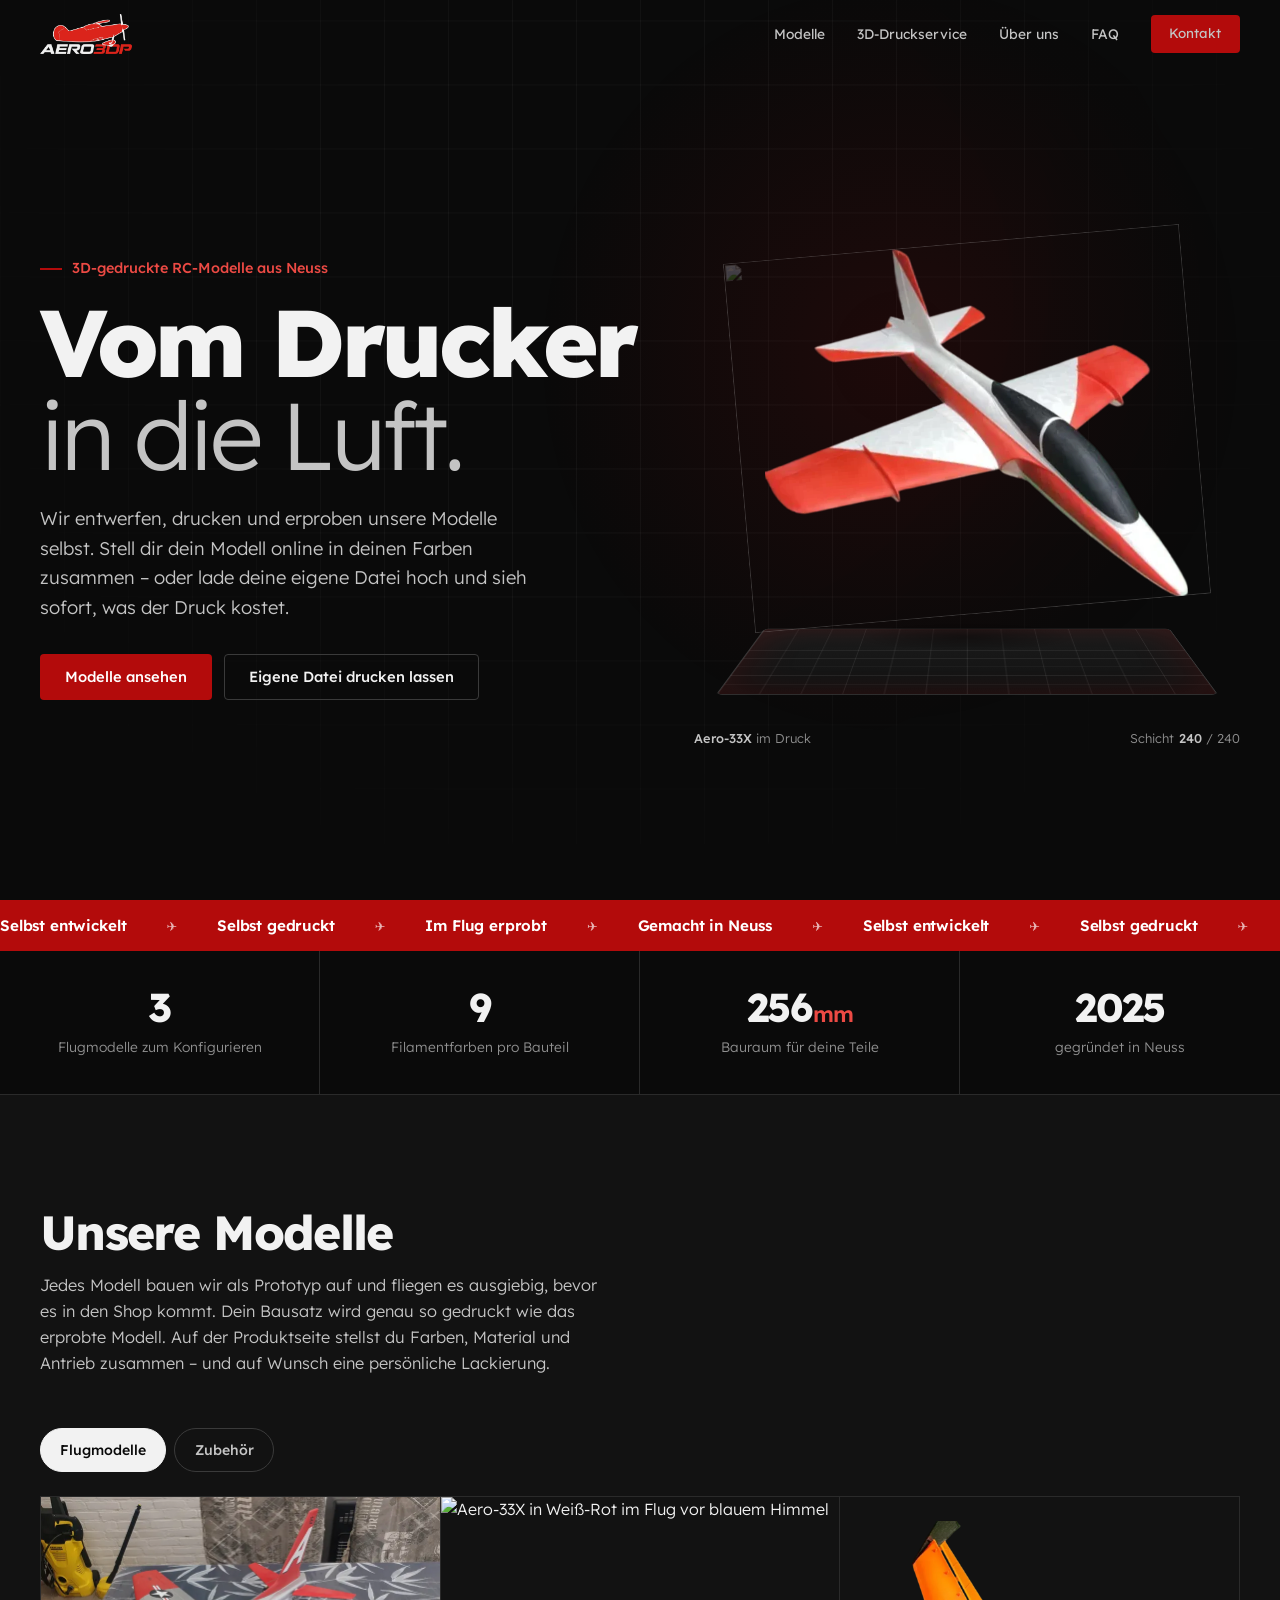
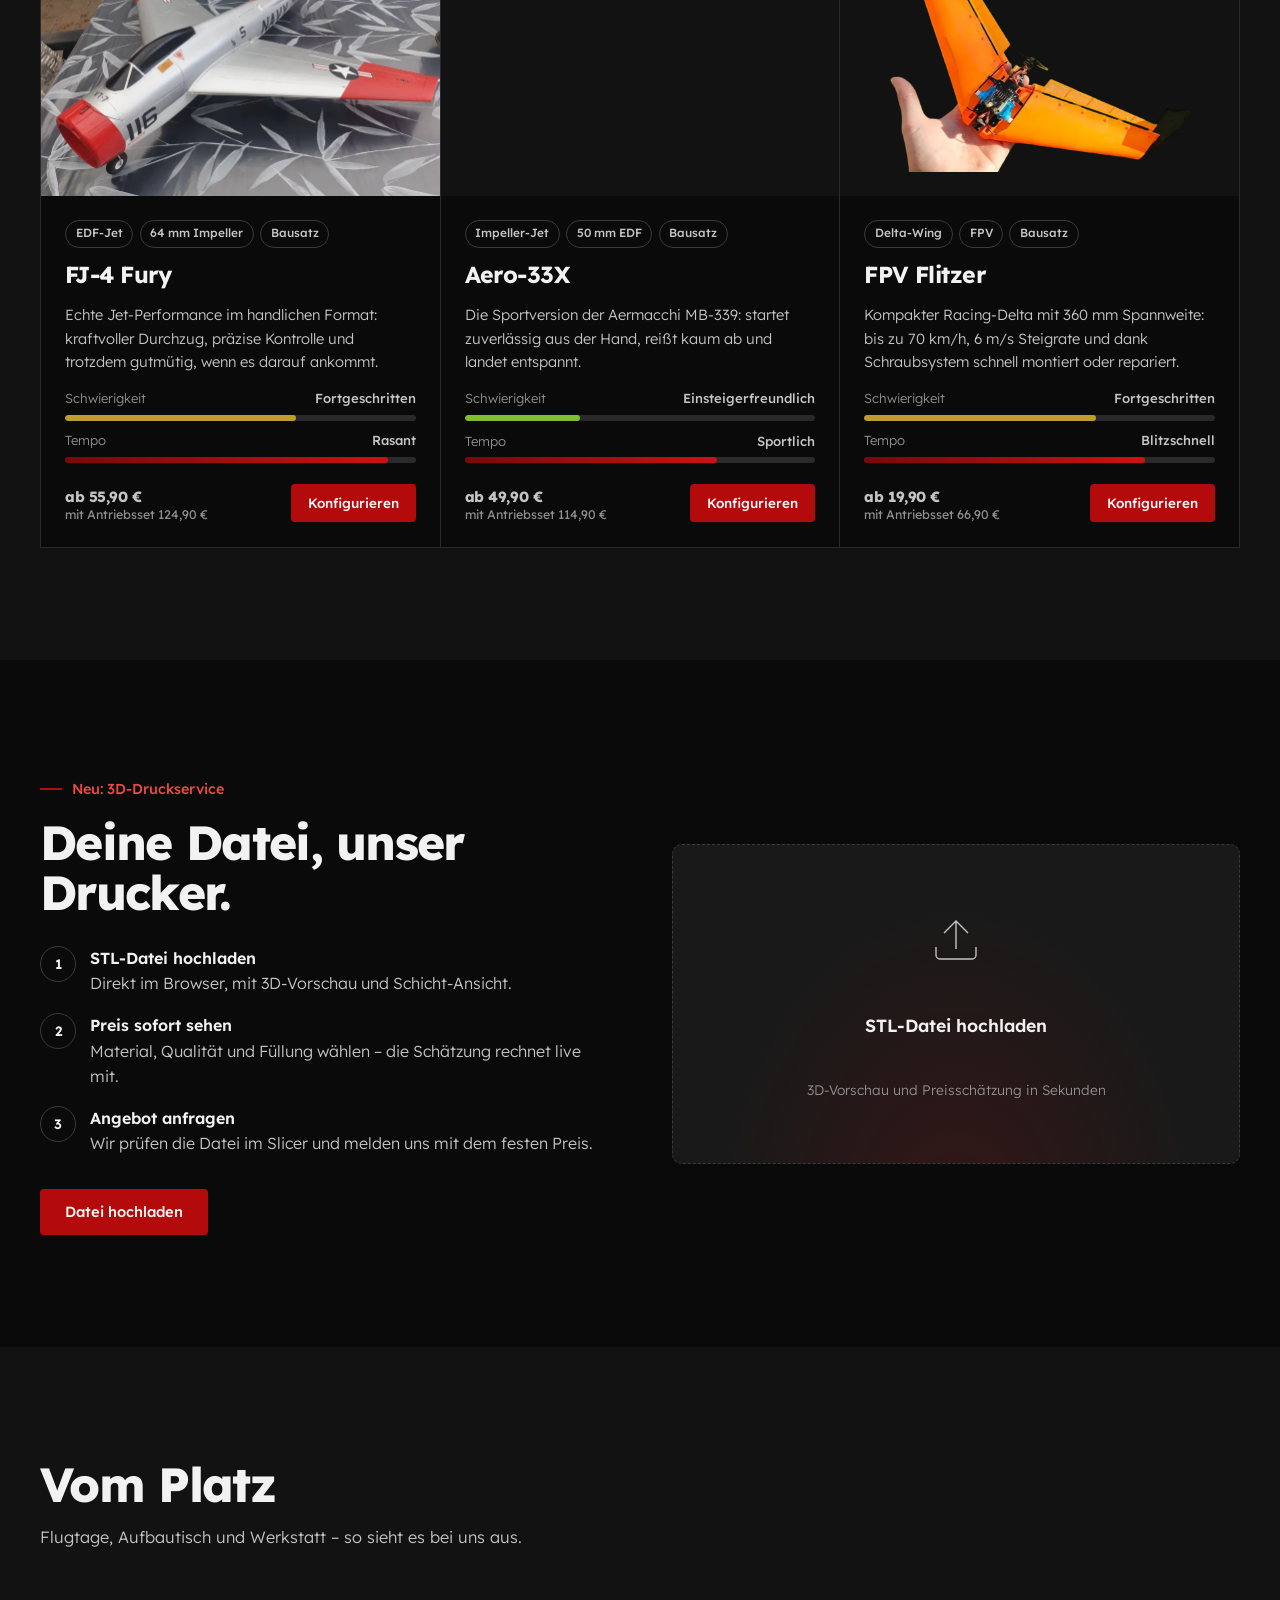
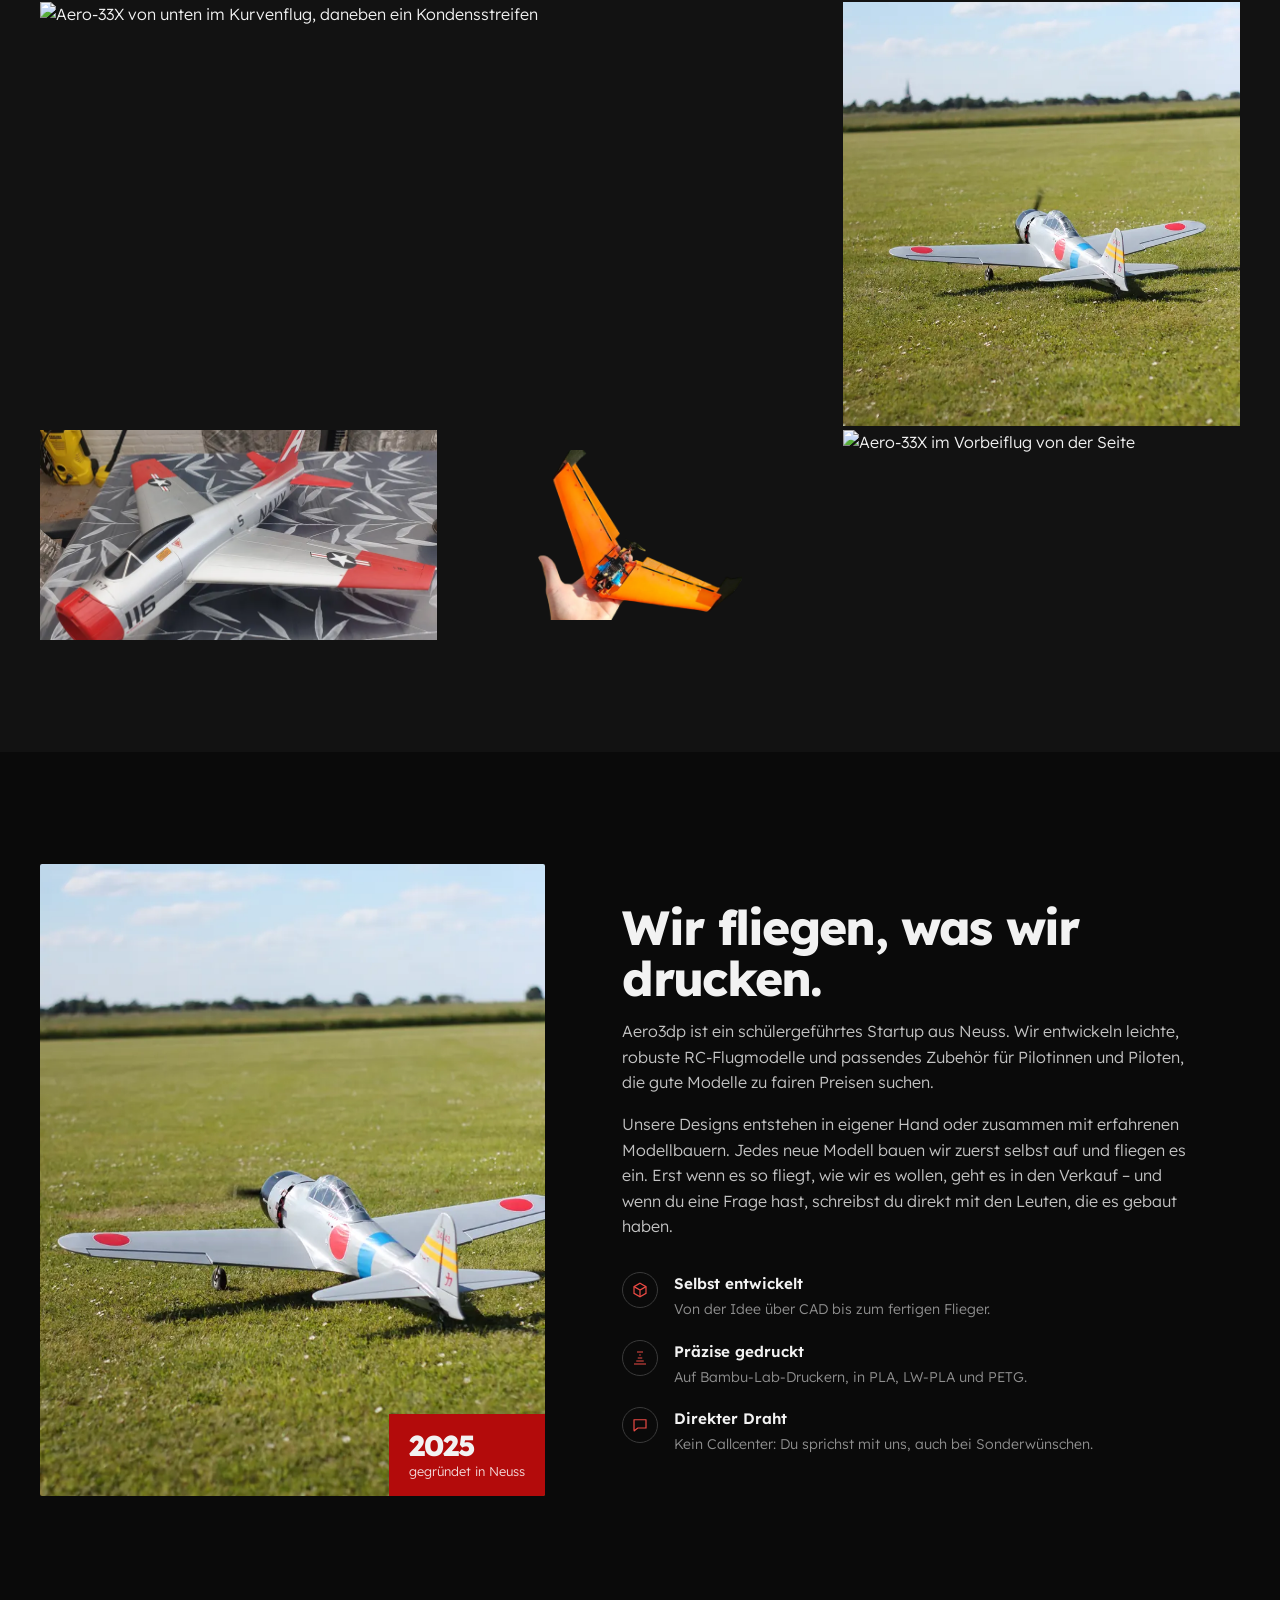
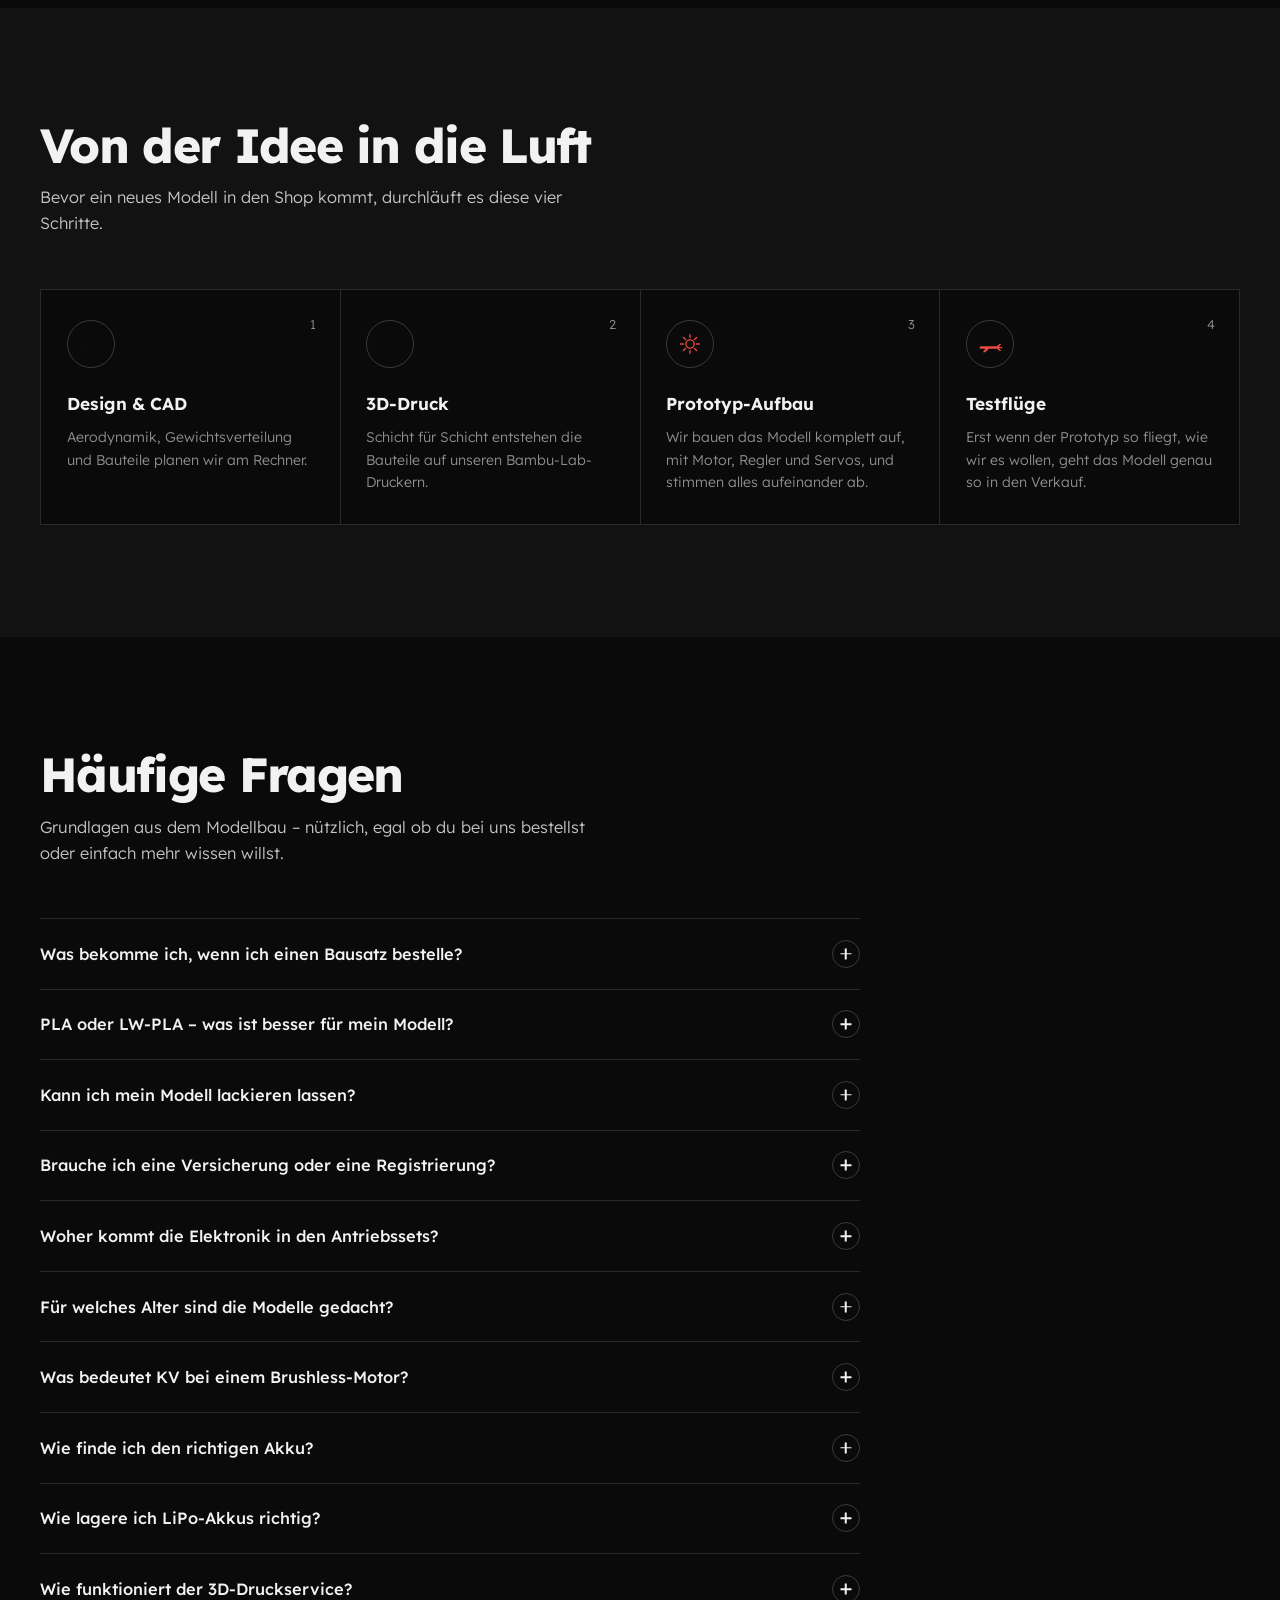
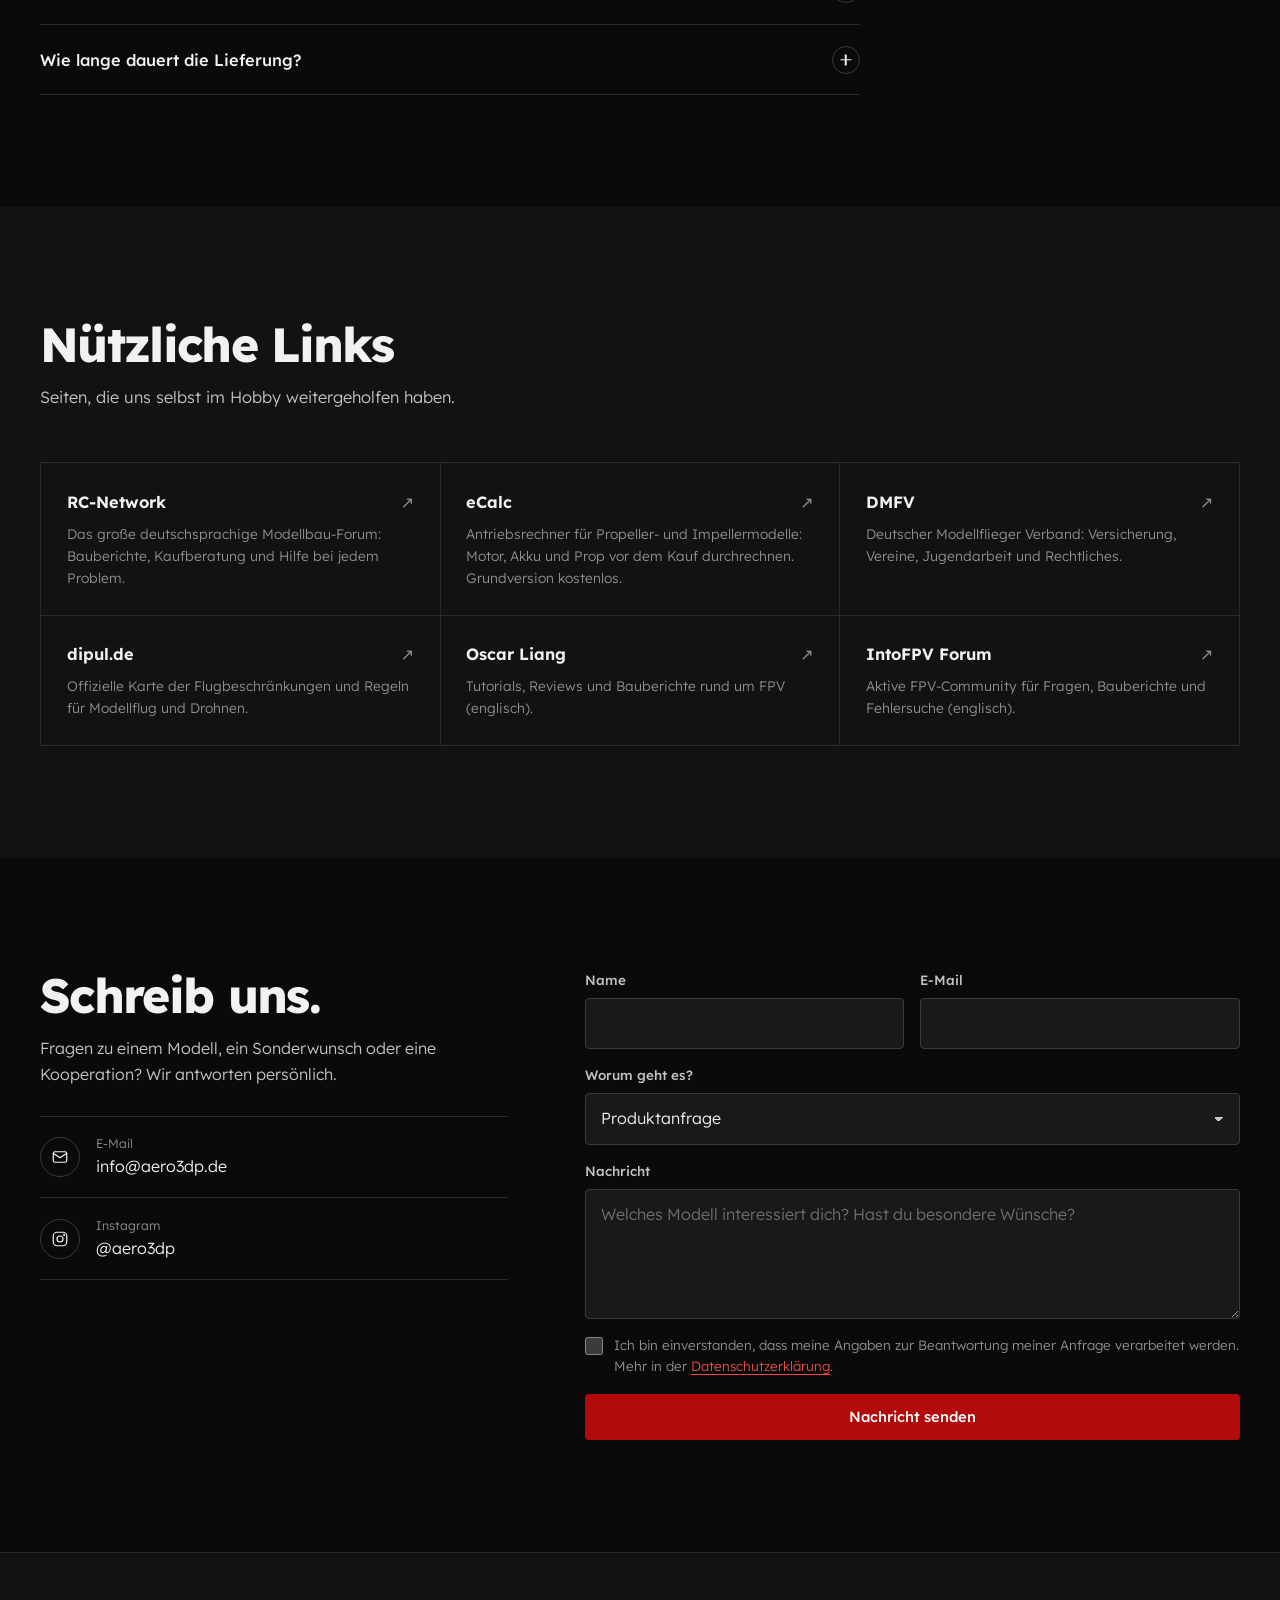
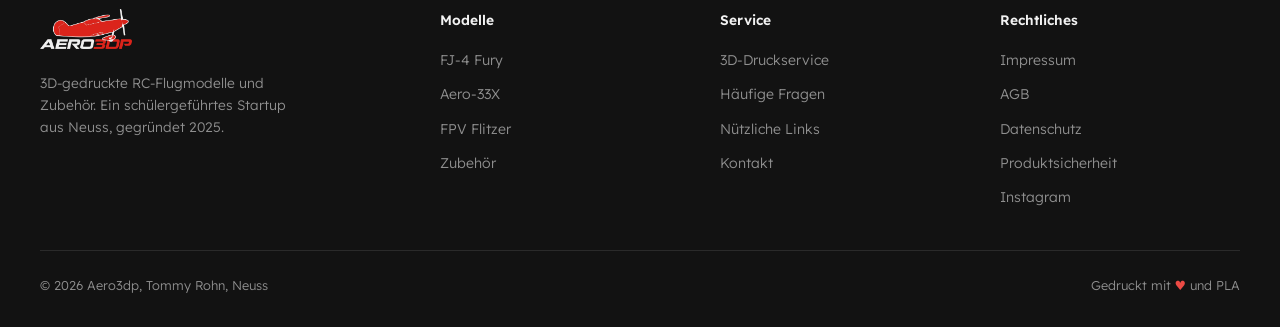
==== commit 099f2c68: "Add files via upload" ====
--- a/index.html
+++ b/index.html
@@ -15,18 +15,22 @@
   <link rel="manifest" href="site.webmanifest">
   <link rel="preload" href="fonts/lexend-latin.woff2" as="font" type="font/woff2" crossorigin>
   <link rel="preload" href="bilder/aero-33x.webp" as="image">
-  <link rel="stylesheet" href="styles.css?v=20261024">
+  <script>document.documentElement.classList.add('js')</script>
+  <link rel="stylesheet" href="styles.css?v=20261025">
   <meta property="og:type" content="website">
   <meta property="og:site_name" content="Aero3dp">
   <meta property="og:locale" content="de_DE">
   <meta property="og:title" content="Aero3dp – 3D-gedruckte RC-Flugmodelle aus Neuss">
   <meta property="og:description" content="RC-Jets und FPV-Wings aus dem 3D-Drucker: online konfigurieren, Farben und Material wählen oder eigene STL-Dateien drucken lassen. Aero3dp aus Neuss.">
   <meta property="og:url" content="https://aero3dp.de/">
-  <meta property="og:image" content="https://aero3dp.de/bilder/og-aero3dp.jpg">
+  <meta property="og:image" content="https://aero3dp.de/bilder/og-aero3dp.jpg?v=20261025">
+  <meta property="og:image:width" content="1200">
+  <meta property="og:image:height" content="630">
+  <meta property="og:image:alt" content="Aero3dp Logo">
   <meta name="twitter:card" content="summary_large_image">
   <script type="application/ld+json">{"@context":"https://schema.org","@type":"Organization","name":"Aero3dp","url":"https://aero3dp.de/","logo":"https://aero3dp.de/bilder/logo.png","email":"info@aero3dp.de","description":"Schülergeführtes Startup aus Neuss für 3D-gedruckte RC-Flugmodelle, Zubehör und 3D-Druck auf Anfrage.","address":{"@type":"PostalAddress","streetAddress":"Am Bettikumer Hof 21","postalCode":"41470","addressLocality":"Neuss","addressCountry":"DE"},"sameAs":["https://instagram.com/aero3dp"],"foundingDate":"2025"}</script>
   <script type="application/ld+json">{"@context":"https://schema.org","@type":"WebSite","name":"Aero3dp","url":"https://aero3dp.de/","inLanguage":"de-DE"}</script>
-  <script type="application/ld+json">{"@context":"https://schema.org","@type":"FAQPage","mainEntity":[{"@type":"Question","name":"Was bekomme ich, wenn ich einen Bausatz bestelle?","acceptedAnswer":{"@type":"Answer","text":"Alle 3D-gedruckten Teile deines Modells, bei den Jets zusätzlich Holme und Kleinteile. Was genau dabei ist, steht auf jeder Produktseite unter „Lieferumfang“. Elektronik ist nur dabei, wenn du das Antriebsset dazu wählst."}},{"@type":"Question","name":"PLA oder LW-PLA – was ist besser für mein Modell?","acceptedAnswer":{"@type":"Answer","text":"PLA ist formstabil, robust und verzeiht beim Bauen viel. LW-PLA schäumt beim Drucken auf und wird dadurch deutlich leichter. Das spart Gewicht, das Modell fliegt langsamer und länger, ist aber etwas empfindlicher bei harten Landungen. Bei FJ-4 Fury und Aero-33X kannst du im Konfigurator wählen. LW-PLA kostet 10 € Aufpreis."}},{"@type":"Question","name":"Kann ich mein Modell lackieren lassen?","acceptedAnswer":{"@type":"Answer","text":"Ja. Die Grundfarben wählst du im Konfigurator, sie entstehen direkt beim Druck. Zusätzlich lackieren wir dein Modell auf Anfrage von Hand, zum Beispiel mit Scale-Look, Kennungen und Details wie bei der FJ-4 Fury auf unseren Fotos. Wähl im Konfigurator einfach „Personalisierte Lackierung“ und beschreib kurz deinen Wunsch. Den Preis nennen wir dir dann persönlich, weil er stark vom Aufwand abhängt."}},{"@type":"Question","name":"Brauche ich eine Versicherung oder eine Registrierung?","acceptedAnswer":{"@type":"Answer","text":"In Deutschland brauchst du für jedes Flugmodell eine Haftpflichtversicherung, die Modellflug ausdrücklich abdeckt – unabhängig vom Gewicht. Ab 250 g Startgewicht oder sobald eine Kamera an Bord ist (zum Beispiel beim FPV-Fliegen), musst du dich außerdem beim Luftfahrt-Bundesamt als Betreiber registrieren und deine ID gut sichtbar am Modell anbringen. Je nach Gewicht und Fluggelände kommt ein Kompetenznachweis dazu; im Verein gelten oft vereinfachte Regeln. Die Regeln ändern sich gelegentlich, prüf deshalb vor dem Erstflug die aktuellen Infos auf dipul.de oder frag beim DMFV nach."}},{"@type":"Question","name":"Was bedeutet KV bei einem Brushless-Motor?","acceptedAnswer":{"@type":"Answer","text":"KV sagt, wie viele Umdrehungen pro Minute der Motor pro Volt ohne Last macht. Niedrige KV-Werte drehen langsamer mit mehr Drehmoment und passen zu großen Propellern, hohe KV-Werte drehen schnell und passen zu kleinen Propellern oder Impellern."}},{"@type":"Question","name":"Wie finde ich den richtigen Akku?","acceptedAnswer":{"@type":"Answer","text":"Achte auf Zellenzahl (S, zum Beispiel 4S), Kapazität (mAh) und Entladerate (C). Mehr Kapazität heißt längere Flugzeit, aber auch mehr Gewicht. Die passende Empfehlung steht bei jedem Modell in den technischen Daten."}},{"@type":"Question","name":"Wie lagere ich LiPo-Akkus richtig?","acceptedAnswer":{"@type":"Answer","text":"Nie komplett leer fliegen und nicht dauerhaft voll lagern. Für Pausen über ein paar Tage den Storage-Modus deines Ladegeräts nutzen (etwa 3,8 V pro Zelle). Immer mit einem LiPo-Ladegerät und nie unbeaufsichtigt laden."}},{"@type":"Question","name":"Wie funktioniert der 3D-Druckservice?","acceptedAnswer":{"@type":"Answer","text":"Du lädst eine STL-Datei hoch, wählst Material, Qualität und Füllung und siehst sofort eine Preisschätzung. Mit „Angebot anfragen“ schickst du uns die Datei. Wir prüfen sie im Slicer und melden uns mit einem verbindlichen Angebot."}},{"@type":"Question","name":"Wie lange dauert die Lieferung?","acceptedAnswer":{"@type":"Answer","text":"Das hängt davon ab, was gerade im Drucker liegt. Die aktuelle Lieferzeit siehst du oben auf der Startseite, sobald wir sie eingetragen haben – sonst frag uns einfach."}}]}</script>
+  <script type="application/ld+json">{"@context":"https://schema.org","@type":"FAQPage","mainEntity":[{"@type":"Question","name":"Was bekomme ich, wenn ich einen Bausatz bestelle?","acceptedAnswer":{"@type":"Answer","text":"Alle 3D-gedruckten Teile deines Modells, bei den Jets zusätzlich Holme und Kleinteile. Was genau dabei ist, steht auf jeder Produktseite unter „Lieferumfang“. Elektronik ist nur dabei, wenn du das Antriebsset dazu wählst."}},{"@type":"Question","name":"PLA oder LW-PLA – was ist besser für mein Modell?","acceptedAnswer":{"@type":"Answer","text":"PLA ist formstabil, robust und verzeiht beim Bauen viel. LW-PLA schäumt beim Drucken auf und wird dadurch deutlich leichter. Das spart Gewicht, das Modell fliegt langsamer und länger, ist aber etwas empfindlicher bei harten Landungen. Bei FJ-4 Fury und Aero-33X kannst du im Konfigurator wählen. LW-PLA kostet 10 € Aufpreis und ist bei uns nur in Weiß erhältlich, weil das aufgeschäumte Material in anderen Farben schwer zu bekommen ist. Die Oberfläche fällt etwas rauer aus als bei PLA. Farbe bekommst du über eine personalisierte Lackierung."}},{"@type":"Question","name":"Kann ich mein Modell lackieren lassen?","acceptedAnswer":{"@type":"Answer","text":"Ja. Die Grundfarben wählst du im Konfigurator, sie entstehen direkt beim Druck. Zusätzlich lackieren wir dein Modell auf Anfrage von Hand, zum Beispiel mit Scale-Look, Kennungen und Details wie bei der FJ-4 Fury auf unseren Fotos. Wähl im Konfigurator einfach „Personalisierte Lackierung“ und beschreib kurz deinen Wunsch. Den Preis nennen wir dir dann persönlich, weil er stark vom Aufwand abhängt."}},{"@type":"Question","name":"Brauche ich eine Versicherung oder eine Registrierung?","acceptedAnswer":{"@type":"Answer","text":"In Deutschland brauchst du für jedes Flugmodell eine Haftpflichtversicherung, die Modellflug ausdrücklich abdeckt – unabhängig vom Gewicht. Ab 250 g Startgewicht oder sobald eine Kamera an Bord ist (zum Beispiel beim FPV-Fliegen), musst du dich außerdem beim Luftfahrt-Bundesamt als Betreiber registrieren und deine ID gut sichtbar am Modell anbringen. Je nach Gewicht und Fluggelände kommt ein Kompetenznachweis dazu; im Verein gelten oft vereinfachte Regeln. Die Regeln ändern sich gelegentlich, prüf deshalb vor dem Erstflug die aktuellen Infos auf dipul.de oder frag beim DMFV nach."}},{"@type":"Question","name":"Woher kommt die Elektronik in den Antriebssets?","acceptedAnswer":{"@type":"Answer","text":"Motoren, Regler und Servos beziehen wir von Herstellern aus der EU. Alle Komponenten sind CE-gekennzeichnet und für den Verkauf in Deutschland zugelassen. LiPo-Akkus und FPV-Sender verkaufen wir bewusst nicht. Welche Akkus passen, steht bei jedem Modell in den technischen Daten."}},{"@type":"Question","name":"Für welches Alter sind die Modelle gedacht?","acceptedAnswer":{"@type":"Answer","text":"Unsere Bausätze sind Modellbau für Jugendliche ab 14 Jahren und Erwachsene, kein Spielzeug. Jugendliche unter 16 Jahren bauen und fliegen am besten zusammen mit einem Erwachsenen oder im Verein."}},{"@type":"Question","name":"Was bedeutet KV bei einem Brushless-Motor?","acceptedAnswer":{"@type":"Answer","text":"KV sagt, wie viele Umdrehungen pro Minute der Motor pro Volt ohne Last macht. Niedrige KV-Werte drehen langsamer mit mehr Drehmoment und passen zu großen Propellern, hohe KV-Werte drehen schnell und passen zu kleinen Propellern oder Impellern."}},{"@type":"Question","name":"Wie finde ich den richtigen Akku?","acceptedAnswer":{"@type":"Answer","text":"Achte auf Zellenzahl (S, zum Beispiel 4S), Kapazität (mAh) und Entladerate (C). Mehr Kapazität heißt längere Flugzeit, aber auch mehr Gewicht. Die passende Empfehlung steht bei jedem Modell in den technischen Daten."}},{"@type":"Question","name":"Wie lagere ich LiPo-Akkus richtig?","acceptedAnswer":{"@type":"Answer","text":"Nie komplett leer fliegen und nicht dauerhaft voll lagern. Für Pausen über ein paar Tage den Storage-Modus deines Ladegeräts nutzen (etwa 3,8 V pro Zelle). Immer mit einem LiPo-Ladegerät und nie unbeaufsichtigt laden."}},{"@type":"Question","name":"Wie funktioniert der 3D-Druckservice?","acceptedAnswer":{"@type":"Answer","text":"Du lädst eine STL-Datei hoch, wählst Material, Qualität und Füllung und siehst sofort eine Preisschätzung. Mit „Angebot anfragen“ schickst du uns die Datei. Wir prüfen sie im Slicer und melden uns mit einem verbindlichen Angebot."}},{"@type":"Question","name":"Wie lange dauert die Lieferung?","acceptedAnswer":{"@type":"Answer","text":"Das hängt davon ab, was gerade im Drucker liegt. Die aktuelle Lieferzeit siehst du oben auf der Startseite, sobald wir sie eingetragen haben – sonst frag uns einfach."}}]}</script>
 </head>
 <body>
 <a class="skip" href="#inhalt">Zum Inhalt springen</a>
@@ -62,11 +66,13 @@
           aria-label="Animation: Die Aero-33X entsteht Schicht für Schicht im 3D-Drucker. Antippen, um sie neu zu drucken.">
     <div class="druck-bett" aria-hidden="true"></div>
     <div class="druck-schatten" aria-hidden="true"></div>
-    <div class="druck-objekt" style="--maske:url('bilder/aero-33x.webp')" aria-hidden="true">
-      <img src="bilder/aero-33x.webp" alt="" width="497" height="449" fetchpriority="high">
-      <div class="druck-schichten"></div>
-    </div>
-    <div class="druck-duese" aria-hidden="true"><i></i></div>
+    <div class="druck-objekt" aria-hidden="true">
+      <div class="druck-fenster"><div class="druck-inhalt">
+        <img src="bilder/aero-33x.webp" alt="" width="497" height="449" fetchpriority="high" decoding="async">
+        <img class="druck-schichten" src="bilder/aero-33x-schichten.webp" alt="" width="497" height="449" decoding="async">
+      </div></div>
+    </div>
+    <div class="druck-duese" aria-hidden="true"><b><i></i></b></div>
     <figcaption class="druck-info" aria-hidden="true"><span><b>Aero-33X</b> im Druck</span><span class="zahl">Schicht <b data-schicht>0</b> / 240</span></figcaption>
   </figure>
 </header>
@@ -108,7 +114,7 @@
         </div>
       </article>
       <article class="pcard">
-        <div class="pcard-bild"><img class="freigestellt" src="bilder/aero-33x.webp" alt="Aero-33X Impeller-Jet in Weiß-Rot" loading="lazy"></div>
+        <div class="pcard-bild"><img src="bilder/aero-33x-flug-800.webp" srcset="bilder/aero-33x-flug-800.webp 800w, bilder/aero-33x-flug-1600.webp 1600w" sizes="(max-width: 700px) 100vw, 420px" alt="Aero-33X in Weiß-Rot im Flug vor blauem Himmel" width="800" height="600" loading="lazy"></div>
         <div class="pcard-body">
           <ul class="chips"><li>Impeller-Jet</li><li>50 mm EDF</li><li>Bausatz</li></ul>
           <h3><a href="aero-33x.html">Aero-33X</a></h3>
@@ -142,7 +148,14 @@
         <div class="pcard-body">
           <ul class="chips"><li>Antrieb</li><li>2–3S LiPo</li></ul>
           <h3>Brushless-Antriebsset 2212</h3>
-          <p>Motor 2212 mit 1400 KV, 40-A-Regler und zwei 9-g-Servos – abgestimmt für leichte Jets, Trainer, Nurflügler und Elektrosegler.</p>
+          <p>Motor 2212 mit 1400 KV, 40-A-Regler und zwei 9-g-Servos – abgestimmt für leichte Jets, Trainer, Nurflügler und Elektrosegler.</p><p class="hinweis">Alle Komponenten stammen von Herstellern aus der EU und sind CE-gekennzeichnet.</p><details class="pcard-sicher"><summary>Produktsicherheit</summary><div class="sicherheit klein">
+        <dl class="sicherheit-daten">
+          <div><dt>Hersteller</dt><dd>Angaben zum Hersteller auf Anfrage an <a class="textlink" href="mailto:info@aero3dp.de">info@aero3dp.de</a></dd></div>
+          <div><dt>Produktkennung</dt><dd>Brushless-Antriebsset 2212</dd></div>
+        </dl>
+        <div class="sicherheit-warnungen"><h3>Warn- und Sicherheitshinweise</h3><ul><li>Kein Spielzeug. Nicht geeignet für Kinder unter 14 Jahren.</li><li>Drehende Propeller können schwere Verletzungen verursachen. Akku erst anschließen, wenn der Sender eingeschaltet und das Gas auf null ist.</li><li>Nur mit passendem LiPo-Akku (2–3S) betreiben, Akku verkaufen wir nicht. Regler nicht abdecken, er wird im Betrieb warm.</li></ul></div>
+        <div class="entsorgung"><svg class="tonne" viewBox="0 0 40 48" aria-hidden="true" fill="none" stroke="currentColor" stroke-width="2.4" stroke-linejoin="round"><path d="M10 12h20l-2 26H12z"/><path d="M8 12h24M16 8h8v4"/><circle cx="14" cy="41" r="2.5"/><circle cx="27" cy="41" r="2.5"/><path d="M5 6l30 36M35 6L5 42" stroke-width="2.6"/><path d="M6 46h28" stroke-width="3.2"/></svg><p>Elektrische Bauteile wie Motor, Regler und Servos gehören nicht in den Hausmüll. Das Symbol der durchgestrichenen Mülltonne bedeutet: Altgeräte getrennt sammeln. Du kannst sie kostenlos bei den Sammelstellen deiner Stadt oder Gemeinde (Wertstoffhof) abgeben. Akkus und Batterien vorher entnehmen und getrennt entsorgen.</p></div>
+      </div></details>
           <div class="pcard-fuss">
             <p class="preis">24,90 €</p>
             <a class="btn btn-small btn-ghost" href="?produkt=Antriebsset%202212#kontakt">Anfragen</a>
@@ -154,7 +167,14 @@
         <div class="pcard-body">
           <ul class="chips"><li>CFK</li><li>1 mm</li></ul>
           <h3>Carbon-Rundstab 1 × 500 mm</h3>
-          <p>Kohlefaser-Rundstab mit 1 mm Durchmesser und 500 mm Länge – für Verstärkungen, Anlenkungen und eigene Projekte.</p><p class="hinweis">Wird derzeit direkt vom Hersteller verschickt, daher etwas längere Lieferzeit.</p>
+          <p>Kohlefaser-Rundstab mit 1 mm Durchmesser und 500 mm Länge – für Verstärkungen, Anlenkungen und eigene Projekte.</p><p class="hinweis">Wird derzeit direkt vom Hersteller verschickt, daher etwas längere Lieferzeit.</p><details class="pcard-sicher"><summary>Produktsicherheit</summary><div class="sicherheit klein">
+        <dl class="sicherheit-daten">
+          <div><dt>Hersteller</dt><dd>Angaben zum Hersteller auf Anfrage an <a class="textlink" href="mailto:info@aero3dp.de">info@aero3dp.de</a></dd></div>
+          <div><dt>Produktkennung</dt><dd>Carbon-Rundstab 1 × 500 mm</dd></div>
+        </dl>
+        <div class="sicherheit-warnungen"><h3>Warn- und Sicherheitshinweise</h3><ul><li>Beim Kürzen oder Schleifen entstehen feine Kohlefaserstäube und Splitter: Handschuhe, Schutzbrille und Staubmaske tragen.</li><li>Kohlefaser leitet Strom. Nicht in die Nähe von Stromleitungen bringen.</li></ul></div>
+        
+      </div></details>
           <div class="pcard-fuss">
             <p class="preis">Auf Anfrage</p>
             <a class="btn btn-small btn-ghost" href="?produkt=Carbon-Rundstab%201%20%C3%97%20500%20mm#kontakt">Anfragen</a>
@@ -171,7 +191,14 @@
         <div class="pcard-body">
           <ul class="chips"><li>Fahrwerk</li><li>Schaumstoff-Lauffläche</li></ul>
           <h3>Aero3dp Leichträder</h3>
-          <p>Leichte Kunststoffräder mit etwas festerer Schaumstoff-Lauffläche – für Start und Landung auf Wiese, Graspiste oder Asphalt.</p>
+          <p>Leichte Kunststoffräder mit etwas festerer Schaumstoff-Lauffläche – für Start und Landung auf Wiese, Graspiste oder Asphalt.</p><details class="pcard-sicher"><summary>Produktsicherheit</summary><div class="sicherheit klein">
+        <dl class="sicherheit-daten">
+          <div><dt>Hersteller</dt><dd>Angaben zum Hersteller auf Anfrage an <a class="textlink" href="mailto:info@aero3dp.de">info@aero3dp.de</a></dd></div>
+          <div><dt>Produktkennung</dt><dd>Aero3dp Leichträder</dd></div>
+        </dl>
+        <div class="sicherheit-warnungen"><h3>Warn- und Sicherheitshinweise</h3><ul><li>Enthält verschluckbare Kleinteile. Von Kleinkindern fernhalten.</li><li>Kein Spielzeug.</li></ul></div>
+        
+      </div></details>
           <div class="pcard-fuss">
             <p class="preis">ab 4,00 €</p>
             <a class="btn btn-small btn-ghost" href="?produkt=Aero3dp%20Leichtr%C3%A4der#kontakt">Anfragen</a>
@@ -208,11 +235,11 @@
     <p>Flugtage, Aufbautisch und Werkstatt – so sieht es bei uns aus.</p>
   </div>
   <div class="galerie">
-    <figure class="g-gross"><img src="bilder/flug-tiefflug-900.webp" srcset="bilder/flug-tiefflug-900.webp 900w, bilder/flug-tiefflug-1800.webp 1800w" sizes="(max-width: 640px) 100vw, 66vw" alt="Warbird-Modell im Tiefflug über dem Feld" width="900" height="600" loading="lazy"><figcaption>Tiefer Vorbeiflug am Platz</figcaption></figure>
+    <figure class="g-gross"><img src="bilder/flug-33x-kondensstreifen-900.webp" srcset="bilder/flug-33x-kondensstreifen-900.webp 900w, bilder/flug-33x-kondensstreifen-1800.webp 1800w" sizes="(max-width: 640px) 100vw, 66vw" alt="Aero-33X von unten im Kurvenflug, daneben ein Kondensstreifen" width="900" height="600" loading="lazy"><figcaption>Aero-33X über dem Platz</figcaption></figure>
     <figure class="g-hoch"><img src="bilder/flugfeld-start-700.webp" srcset="bilder/flugfeld-start-700.webp 700w, bilder/flugfeld-start-1200.webp 1200w" sizes="(max-width: 640px) 50vw, 33vw" alt="Modell startklar auf der Graspiste" width="700" height="1050" loading="lazy"><figcaption>Startklar auf der Graspiste</figcaption></figure>
     <figure class="g-klein"><img src="bilder/fj4-fury-800.webp" alt="FJ-4 Fury mit personalisierter Lackierung auf dem Aufbautisch" width="800" height="600" loading="lazy"><figcaption>FJ-4 Fury mit personalisierter Lackierung</figcaption></figure>
     <figure class="g-klein"><img class="freigestellt" src="bilder/fpv-flitzer.webp" alt="FPV Flitzer auf der Hand" loading="lazy"><figcaption>FPV Flitzer</figcaption></figure>
-    <figure class="g-klein"><img class="freigestellt" src="bilder/aero-33x.webp" alt="Aero-33X Impeller-Jet" loading="lazy"><figcaption>Aero-33X</figcaption></figure>
+    <figure class="g-klein"><img src="bilder/aero-33x-profil-800.webp" alt="Aero-33X im Vorbeiflug von der Seite" width="800" height="600" loading="lazy"><figcaption>Aero-33X im Vorbeiflug</figcaption></figure>
   </div>
 </section>
 
@@ -263,9 +290,11 @@
   </div>
   <div class="faq">
     <details><summary>Was bekomme ich, wenn ich einen Bausatz bestelle?<i aria-hidden="true"></i></summary><div class="antwort"><p>Alle 3D-gedruckten Teile deines Modells, bei den Jets zusätzlich Holme und Kleinteile. Was genau dabei ist, steht auf jeder Produktseite unter „Lieferumfang“. Elektronik ist nur dabei, wenn du das Antriebsset dazu wählst.</p></div></details>
-    <details><summary>PLA oder LW-PLA – was ist besser für mein Modell?<i aria-hidden="true"></i></summary><div class="antwort"><p>PLA ist formstabil, robust und verzeiht beim Bauen viel. LW-PLA schäumt beim Drucken auf und wird dadurch deutlich leichter. Das spart Gewicht, das Modell fliegt langsamer und länger, ist aber etwas empfindlicher bei harten Landungen.</p><p>Bei FJ-4 Fury und Aero-33X kannst du im Konfigurator wählen. LW-PLA kostet 10 € Aufpreis.</p></div></details>
+    <details><summary>PLA oder LW-PLA – was ist besser für mein Modell?<i aria-hidden="true"></i></summary><div class="antwort"><p>PLA ist formstabil, robust und verzeiht beim Bauen viel. LW-PLA schäumt beim Drucken auf und wird dadurch deutlich leichter. Das spart Gewicht, das Modell fliegt langsamer und länger, ist aber etwas empfindlicher bei harten Landungen.</p><p>Bei FJ-4 Fury und Aero-33X kannst du im Konfigurator wählen. LW-PLA kostet 10 € Aufpreis und ist bei uns nur in Weiß erhältlich, weil das aufgeschäumte Material in anderen Farben schwer zu bekommen ist. Die Oberfläche fällt etwas rauer aus als bei PLA. Farbe bekommst du über eine personalisierte Lackierung.</p></div></details>
     <details><summary>Kann ich mein Modell lackieren lassen?<i aria-hidden="true"></i></summary><div class="antwort"><p>Ja. Die Grundfarben wählst du im Konfigurator, sie entstehen direkt beim Druck. Zusätzlich lackieren wir dein Modell auf Anfrage von Hand, zum Beispiel mit Scale-Look, Kennungen und Details wie bei der FJ-4 Fury auf unseren Fotos.</p><p>Wähl im Konfigurator einfach „Personalisierte Lackierung“ und beschreib kurz deinen Wunsch. Den Preis nennen wir dir dann persönlich, weil er stark vom Aufwand abhängt.</p></div></details>
     <details><summary>Brauche ich eine Versicherung oder eine Registrierung?<i aria-hidden="true"></i></summary><div class="antwort"><p>In Deutschland brauchst du für jedes Flugmodell eine Haftpflichtversicherung, die Modellflug ausdrücklich abdeckt – unabhängig vom Gewicht. Ab 250 g Startgewicht oder sobald eine Kamera an Bord ist (zum Beispiel beim FPV-Fliegen), musst du dich außerdem beim Luftfahrt-Bundesamt als Betreiber registrieren und deine ID gut sichtbar am Modell anbringen.</p><p>Je nach Gewicht und Fluggelände kommt ein Kompetenznachweis dazu; im Verein gelten oft vereinfachte Regeln. Die Regeln ändern sich gelegentlich, prüf deshalb vor dem Erstflug die aktuellen Infos auf dipul.de oder frag beim DMFV nach.</p></div></details>
+    <details><summary>Woher kommt die Elektronik in den Antriebssets?<i aria-hidden="true"></i></summary><div class="antwort"><p>Motoren, Regler und Servos beziehen wir von Herstellern aus der EU. Alle Komponenten sind CE-gekennzeichnet und für den Verkauf in Deutschland zugelassen. LiPo-Akkus und FPV-Sender verkaufen wir bewusst nicht. Welche Akkus passen, steht bei jedem Modell in den technischen Daten.</p></div></details>
+    <details><summary>Für welches Alter sind die Modelle gedacht?<i aria-hidden="true"></i></summary><div class="antwort"><p>Unsere Bausätze sind Modellbau für Jugendliche ab 14 Jahren und Erwachsene, kein Spielzeug. Jugendliche unter 16 Jahren bauen und fliegen am besten zusammen mit einem Erwachsenen oder im Verein.</p></div></details>
     <details><summary>Was bedeutet KV bei einem Brushless-Motor?<i aria-hidden="true"></i></summary><div class="antwort"><p>KV sagt, wie viele Umdrehungen pro Minute der Motor pro Volt ohne Last macht. Niedrige KV-Werte drehen langsamer mit mehr Drehmoment und passen zu großen Propellern, hohe KV-Werte drehen schnell und passen zu kleinen Propellern oder Impellern.</p></div></details>
     <details><summary>Wie finde ich den richtigen Akku?<i aria-hidden="true"></i></summary><div class="antwort"><p>Achte auf Zellenzahl (S, zum Beispiel 4S), Kapazität (mAh) und Entladerate (C). Mehr Kapazität heißt längere Flugzeit, aber auch mehr Gewicht. Die passende Empfehlung steht bei jedem Modell in den technischen Daten.</p></div></details>
     <details><summary>Wie lagere ich LiPo-Akkus richtig?<i aria-hidden="true"></i></summary><div class="antwort"><p>Nie komplett leer fliegen und nicht dauerhaft voll lagern. Für Pausen über ein paar Tage den Storage-Modus deines Ladegeräts nutzen (etwa 3,8 V pro Zelle). Immer mit einem LiPo-Ladegerät und nie unbeaufsichtigt laden.</p></div></details>
@@ -344,6 +373,7 @@
         <li><a href="impressum.html">Impressum</a></li>
         <li><a href="agbs.html">AGB</a></li>
         <li><a href="datenschutz.html">Datenschutz</a></li>
+        <li><a href="sicherheit.html">Produktsicherheit</a></li>
         <li><a href="https://instagram.com/aero3dp" rel="noopener" target="_blank">Instagram</a></li>
       </ul>
     </div>
@@ -353,8 +383,8 @@
     <span class="herz-zeile">Gedruckt mit <span class="herz" role="img" aria-label="Herz">♥</span> und PLA</span>
   </div>
 </footer>
-<script src="config.js?v=20261024"></script>
-<script src="backend.js?v=20261024"></script>
-<script src="script.js?v=20261024"></script>
+<script src="config.js?v=20261025"></script>
+<script src="backend.js?v=20261025"></script>
+<script src="script.js?v=20261025"></script>
 </body>
 </html>
--- a/styles.css
+++ b/styles.css
@@ -174,28 +174,35 @@
   background: radial-gradient(closest-side, rgba(0,0,0,.75), transparent); transition: transform 1.2s cubic-bezier(.2,.8,.2,1), opacity 1.2s;
 }
 .druck-objekt { position: absolute; left: 8%; right: 8%; bottom: 20%; top: 12%; transition: transform 1.4s cubic-bezier(.2,.8,.2,1); }
-.druck-objekt img, .druck-schichten {
-  position: absolute; inset: 0; width: 100%; height: 100%; object-fit: contain;
-  clip-path: inset(var(--rest, 0%) 0 0 0);
-}
-.druck-schichten {
-  background: repeating-linear-gradient(180deg, rgba(0,0,0,0) 0 3px, rgba(0,0,0,.28) 3px 4px);
-  -webkit-mask: var(--maske) center / contain no-repeat; mask: var(--maske) center / contain no-repeat;
-  transition: opacity 1s;
-}
+/* Druck nur mit Transforms: läuft auf der Grafikkarte, auch wenn die Seite noch lädt */
+.druck-fenster { position: absolute; inset: 0; overflow: hidden; }
+.druck-inhalt { position: absolute; inset: 0; }
+.druck-fenster, .druck-inhalt, .druck-duese, .druck-duese b { backface-visibility: hidden; }
+.druck-inhalt img, .druck-schichten { position: absolute; inset: 0; width: 100%; height: 100%; object-fit: contain; }
+.druck-schichten { transition: opacity 1s; }  /* Schichtlinien als fertiges Bild, keine Maske pro Frame */
+.js .druckbuehne:not(.fertig) .druck-fenster { transform: translateY(100%); }
+.js .druckbuehne:not(.fertig) .druck-inhalt { transform: translateY(-100%); }
+.druckbuehne.druckt .druck-fenster { will-change: transform; animation: druck-fenster var(--druckzeit, 3.4s) steps(240, end) forwards; }
+.druckbuehne.druckt .druck-inhalt { will-change: transform; animation: druck-inhalt var(--druckzeit, 3.4s) steps(240, end) forwards; }
+@keyframes druck-fenster { from { transform: translateY(100%); } to { transform: translateY(0); } }
+@keyframes druck-inhalt { from { transform: translateY(-100%); } to { transform: translateY(0); } }
 .druck-duese {
-  position: absolute; left: 8%; right: 8%; height: 0; top: calc(12% + (68% * var(--rest-zahl, 0)));
-  pointer-events: none; opacity: 0; transition: opacity .4s;
+  position: absolute; left: 8%; right: 8%; top: 12%; height: 68%;
+  pointer-events: none; opacity: 0; transform: translateY(100%); transition: opacity .4s;
 }
 .druck-duese::before {
   content: ''; position: absolute; left: 0; right: 0; top: 0; height: 2px; background: var(--rot);
   box-shadow: 0 0 12px 2px rgba(204,18,18,.7);
 }
+.druck-duese b { position: absolute; left: 0; right: 0; top: -26px; height: 26px; }
 .druck-duese i {
-  position: absolute; top: -26px; left: var(--x, 50%); width: 18px; height: 26px; transform: translateX(-50%);
+  position: absolute; top: 0; left: 50%; width: 18px; height: 26px; margin-left: -9px;
   background: linear-gradient(#5a5a5a, #2b2b2b); clip-path: polygon(0 0, 100% 0, 100% 60%, 62% 60%, 50% 100%, 38% 60%, 0 60%);
 }
-.druckbuehne.druckt .druck-duese { opacity: 1; }
+.druckbuehne.druckt .druck-duese { opacity: 1; will-change: transform; animation: druck-duese var(--druckzeit, 3.4s) steps(240, end) forwards; }
+.druckbuehne.druckt .druck-duese b { will-change: transform; animation: schlitten .22s ease-in-out infinite alternate; }
+@keyframes druck-duese { from { transform: translateY(100%); } to { transform: translateY(0); } }
+@keyframes schlitten { from { transform: translateX(-40%); } to { transform: translateX(40%); } }
 .druckbuehne.fertig .druck-schichten { opacity: .25; }
 .druckbuehne.fertig .druck-objekt { transform: translateY(-7%) rotate(-5deg); animation: schweben 5s ease-in-out 1.4s infinite; }
 .druckbuehne.fertig .druck-schatten { transform: scale(.7); opacity: .5; }
@@ -205,6 +212,7 @@
   font-size: .8rem; color: var(--text-3);
 }
 .druck-info b { color: var(--text-2); font-weight: 500; }
+.druck-info [data-schicht] { display: inline-block; min-width: 3ch; text-align: right; font-variant-numeric: tabular-nums; }
 
 /* ─── Laufband ─── */
 .marquee { background: var(--rot); overflow: hidden; white-space: nowrap; padding: .8rem 0; }
@@ -490,3 +498,23 @@
   .print-layers rect { animation: none !important; opacity: 1; transform: none; }
   .druckbuehne.fertig .druck-objekt { animation: none !important; }
 }
+
+/* ─── Produktsicherheit (GPSR) ─── */
+.sicherheit { max-width: var(--max); margin: 0 auto; display: grid; grid-template-columns: minmax(0, .8fr) minmax(0, 1.2fr); gap: 1.5rem 2.5rem; padding: 1.5rem; border: 1px solid var(--linie); border-radius: 10px; background: var(--graphit); }
+.sicherheit-daten { display: grid; gap: 1rem; align-content: start; font-size: .9rem; }
+.sicherheit-daten dt { font-size: .78rem; color: var(--text-3); margin-bottom: .2rem; }
+.sicherheit-daten dd { color: var(--text-2); line-height: 1.55; }
+.sicherheit-warnungen h3 { font-size: .95rem; font-weight: 600; margin-bottom: .6rem; }
+.sicherheit-warnungen ul { list-style: none; display: grid; gap: .5rem; padding: 0; }
+.sicherheit-warnungen li { position: relative; padding-left: 1.4rem; font-size: .88rem; color: var(--text-2); line-height: 1.5; }
+.sicherheit-warnungen li::before { content: '!'; position: absolute; left: 0; top: .1rem; width: 15px; height: 15px; border-radius: 50%; background: #e8a33a; color: #111; font-size: .68rem; font-weight: 800; display: grid; place-items: center; line-height: 1; }
+.entsorgung { grid-column: 1 / -1; display: flex; gap: 1rem; align-items: flex-start; padding-top: 1.2rem; border-top: 1px solid var(--linie); font-size: .86rem; color: var(--text-2); }
+.entsorgung .tonne { width: 34px; height: 41px; flex-shrink: 0; color: var(--text); }
+.entsorgung.gross { border-top: 0; padding-top: 0; }
+.sicherheit.klein { grid-template-columns: 1fr; padding: 1rem; gap: 1rem; background: var(--schwarz); }
+.pcard-sicher { margin-top: .9rem; font-size: .86rem; }
+.pcard-sicher summary { cursor: pointer; color: var(--text-2); font-size: .84rem; list-style: none; display: inline-flex; gap: .4rem; align-items: center; }
+.pcard-sicher summary::-webkit-details-marker { display: none; }
+.pcard-sicher summary::before { content: '!'; width: 15px; height: 15px; border-radius: 50%; background: #e8a33a; color: #111; font-size: .68rem; font-weight: 800; display: grid; place-items: center; }
+.pcard-sicher[open] summary { margin-bottom: .7rem; }
+@media (max-width: 860px) { .sicherheit { grid-template-columns: 1fr; padding: 1.1rem; } }
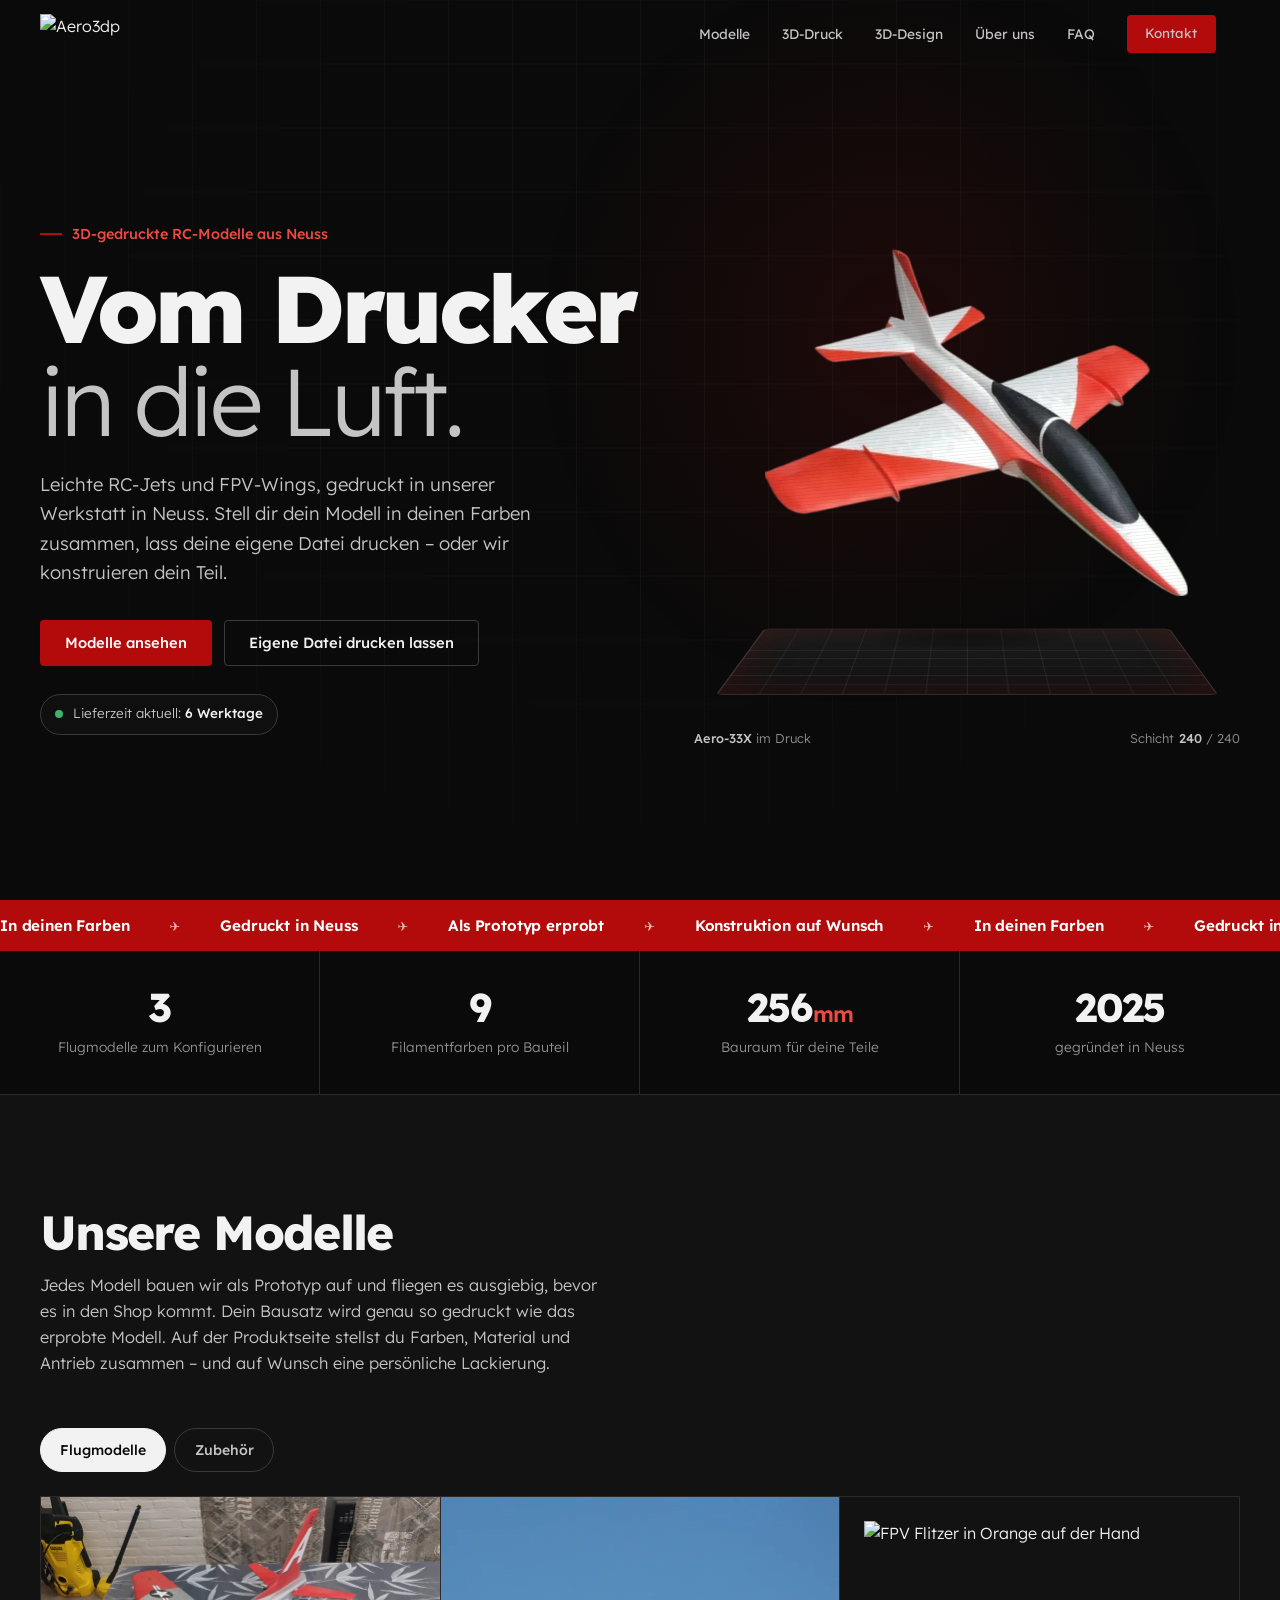
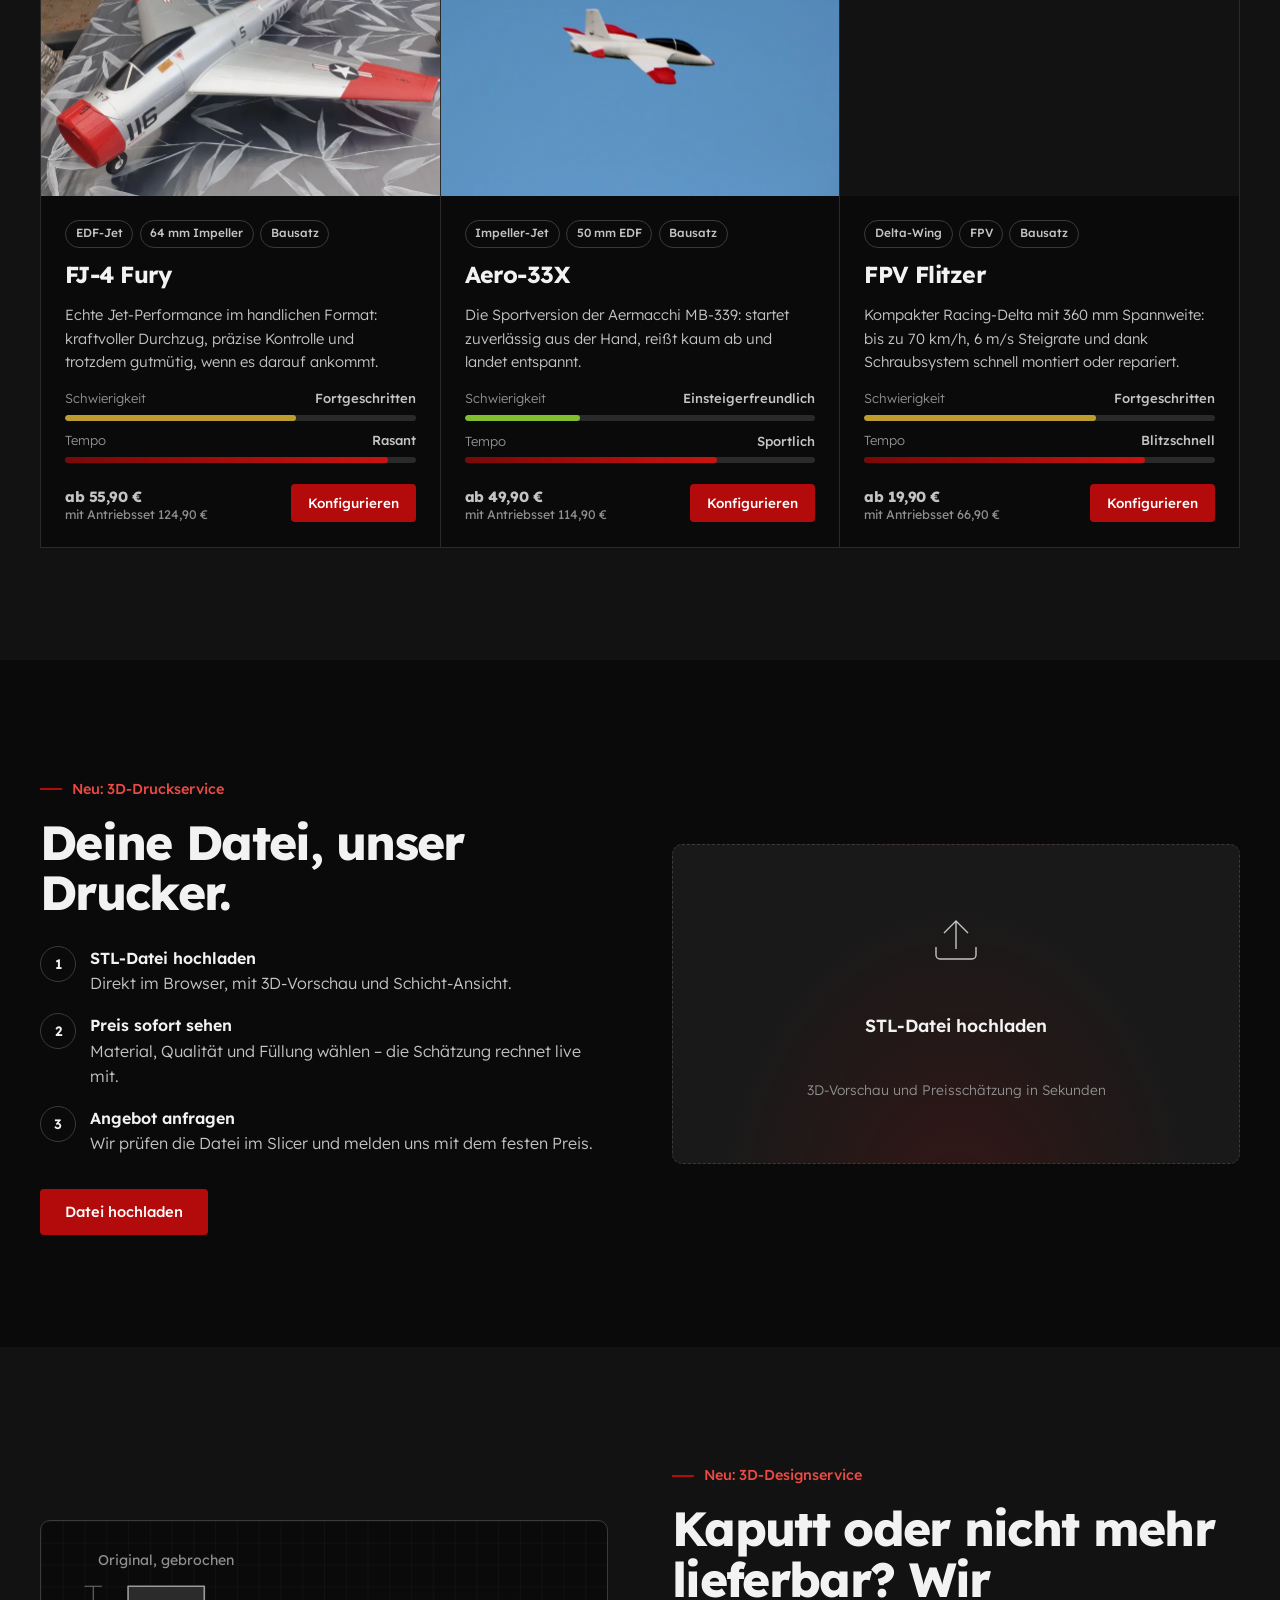
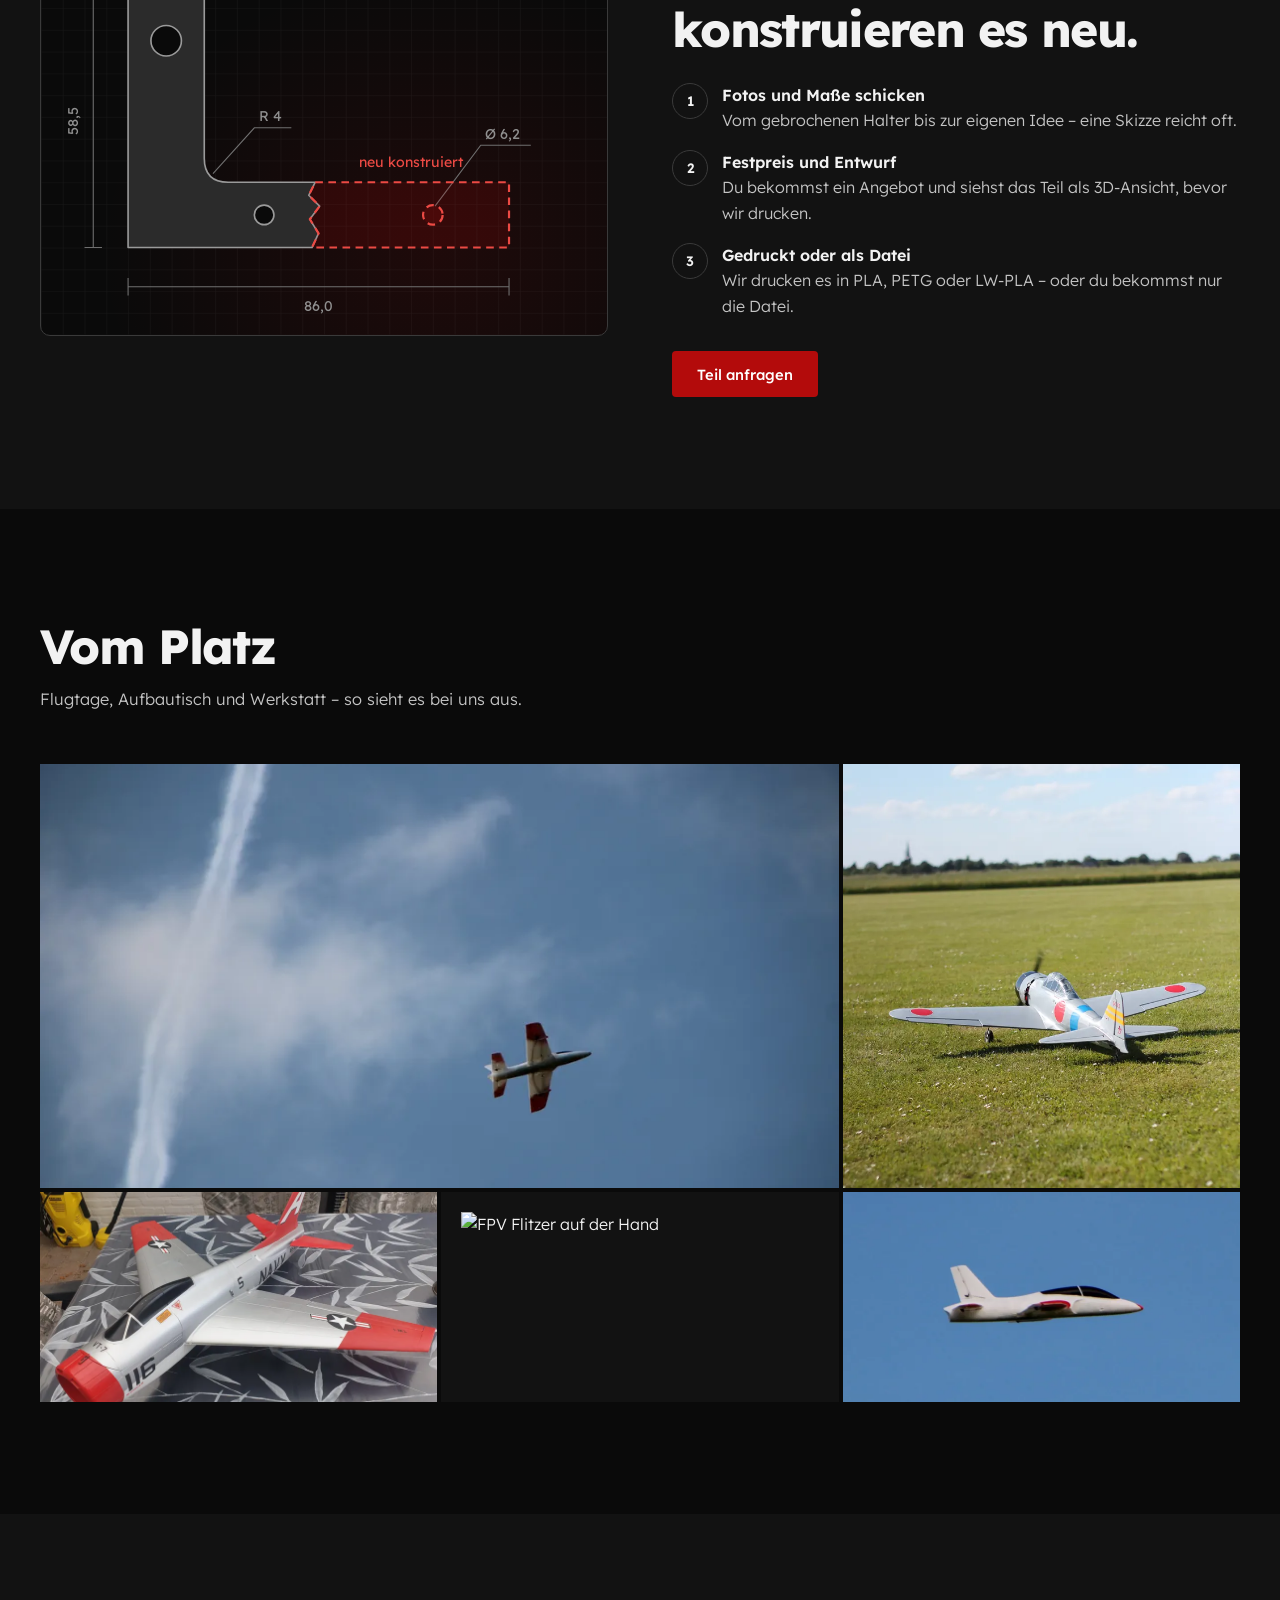
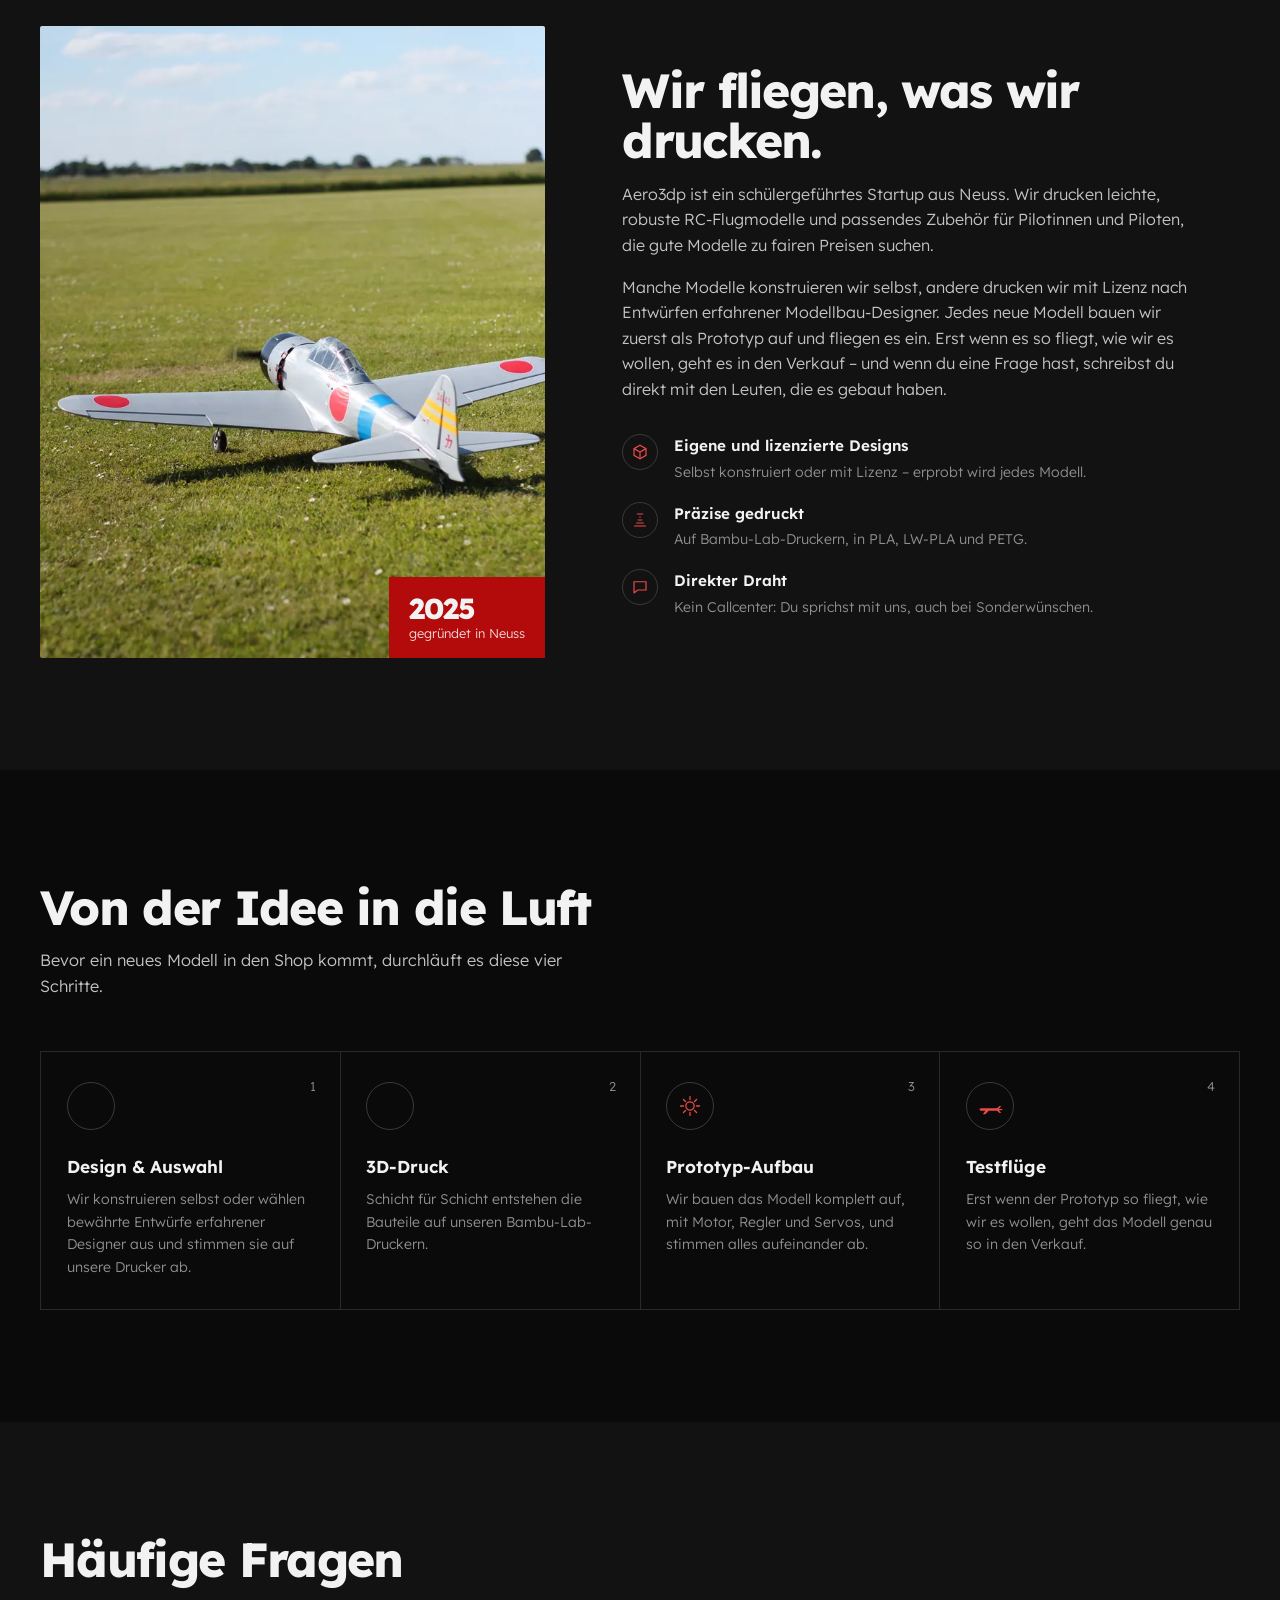
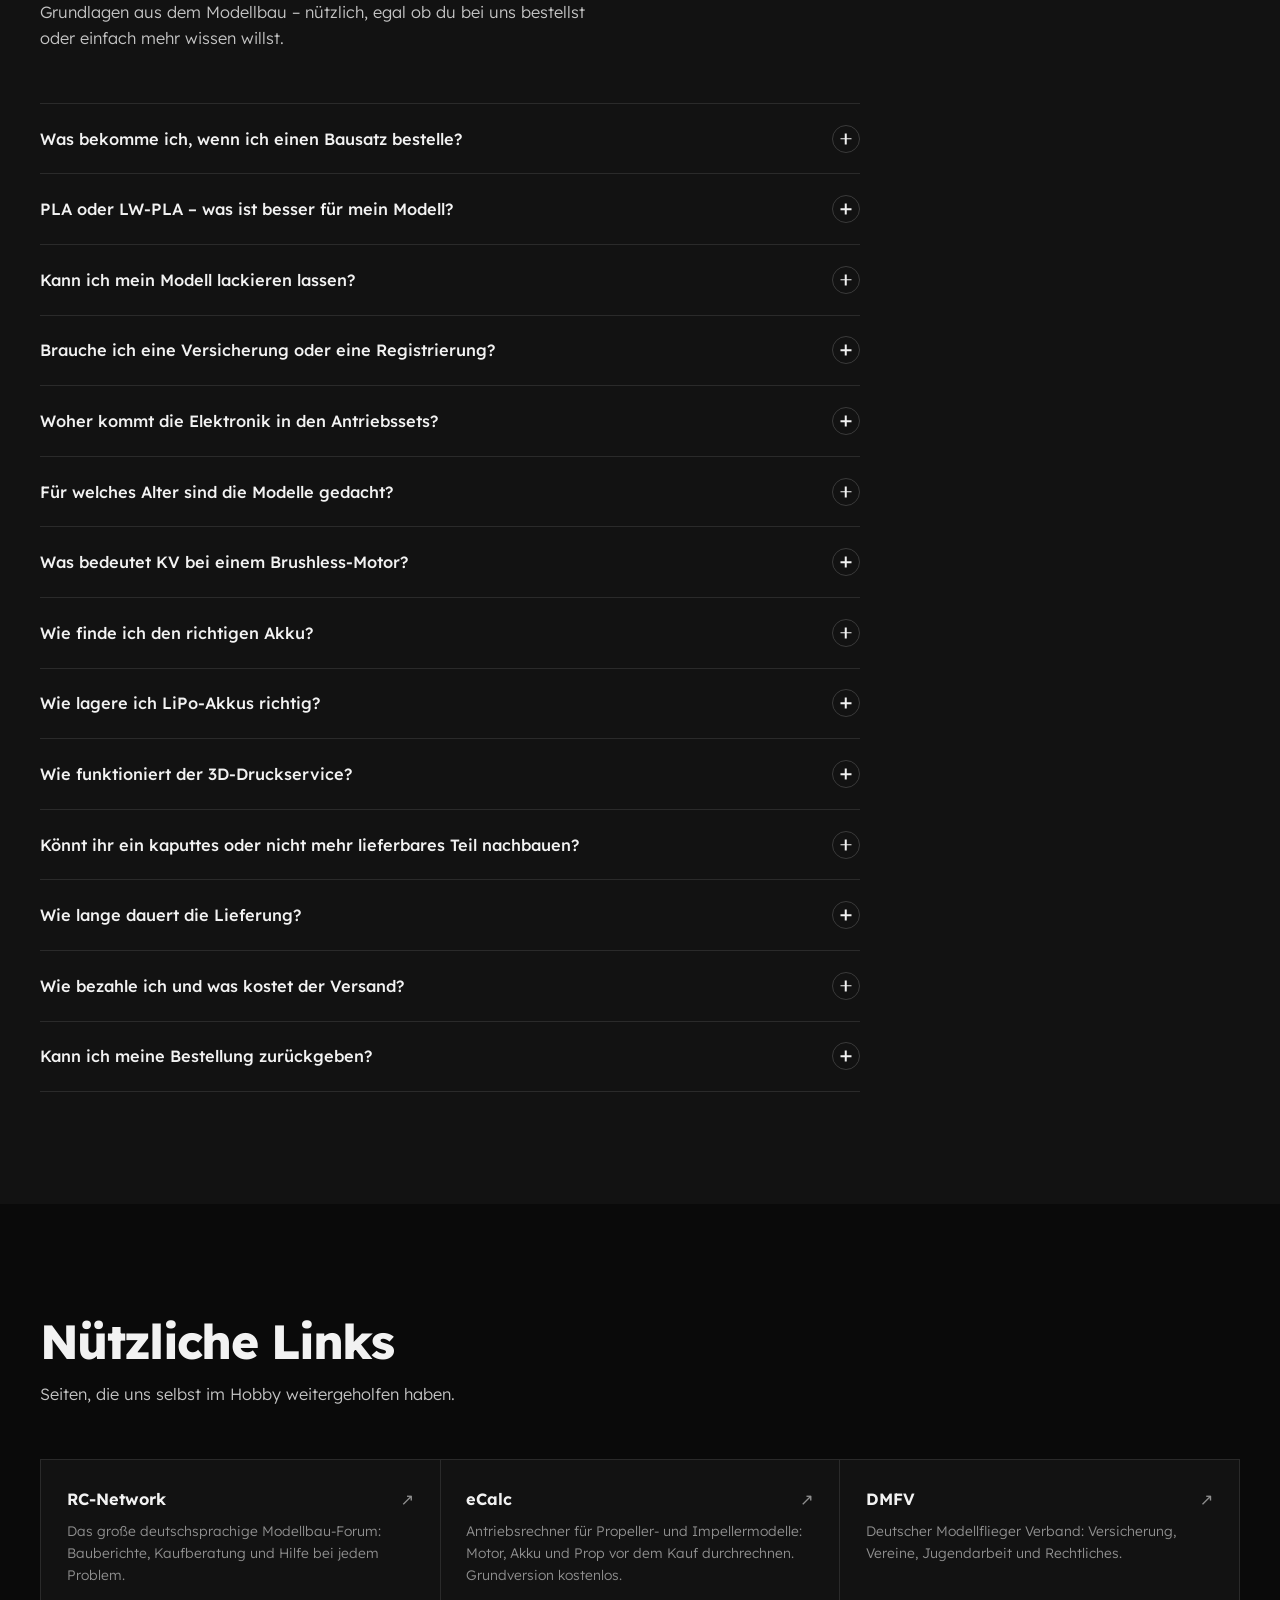
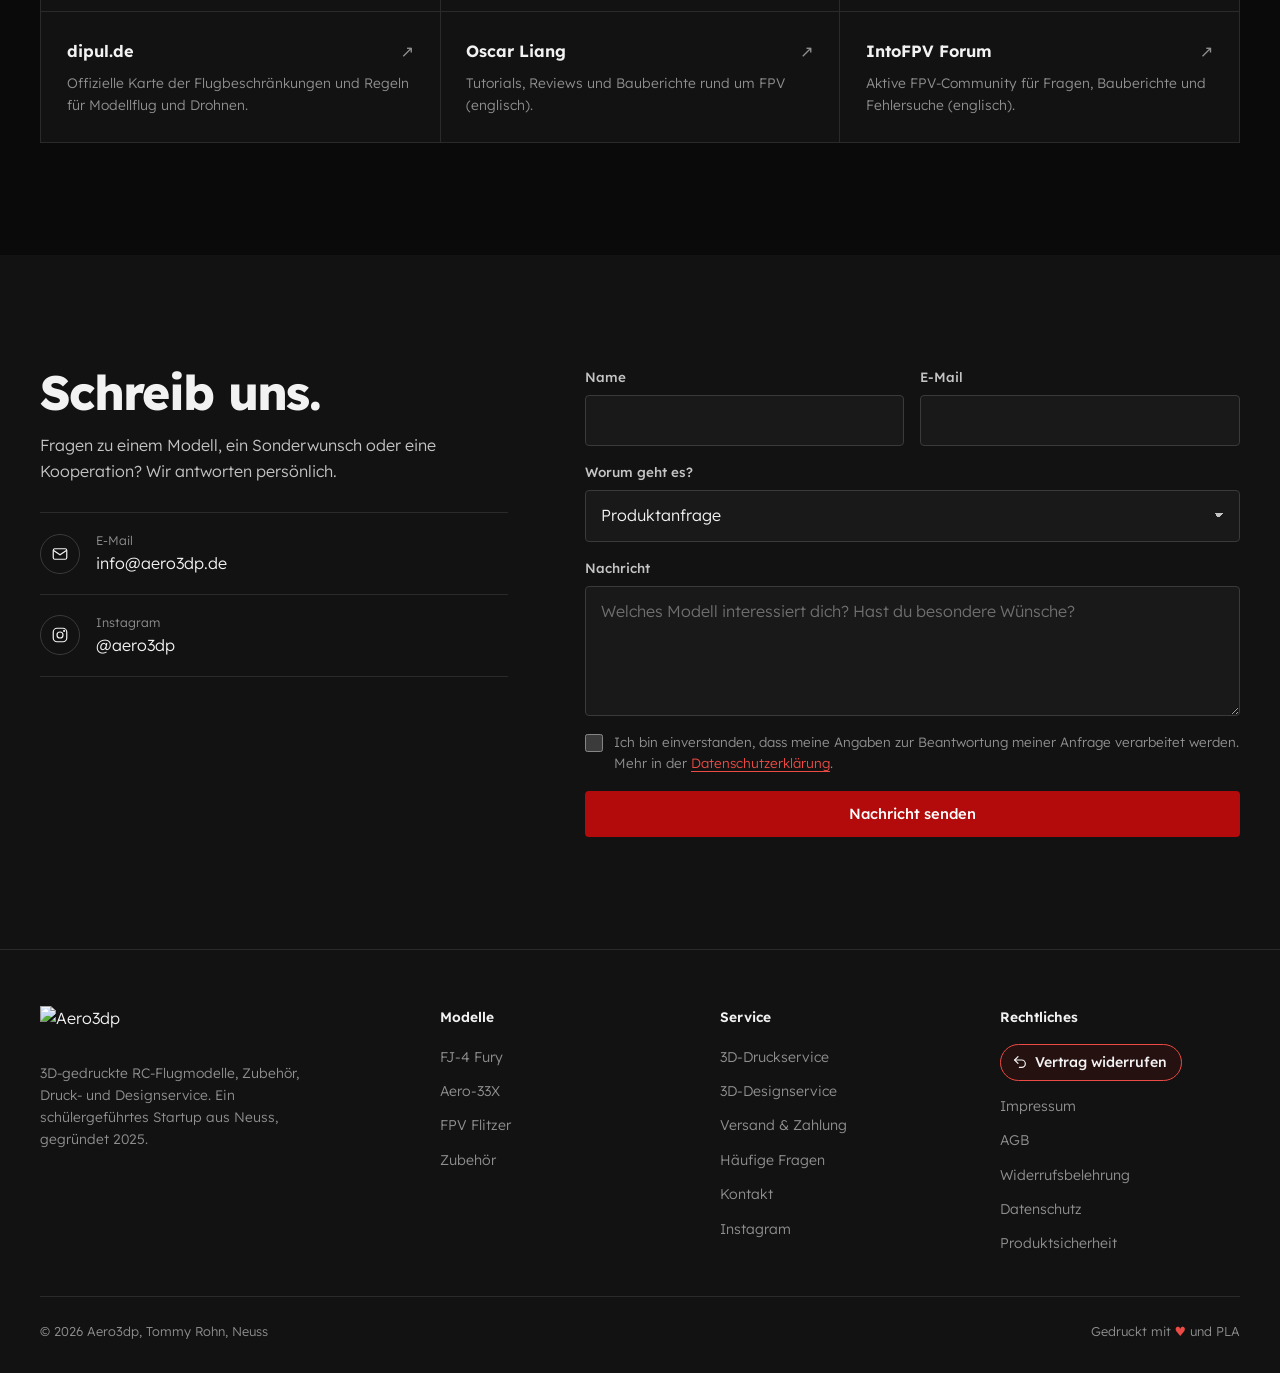
==== commit 90a060ae: "Add files via upload" ====
--- a/index.html
+++ b/index.html
@@ -16,36 +16,40 @@
   <link rel="preload" href="fonts/lexend-latin.woff2" as="font" type="font/woff2" crossorigin>
   <link rel="preload" href="bilder/aero-33x.webp" as="image">
   <script>document.documentElement.classList.add('js')</script>
-  <link rel="stylesheet" href="styles.css?v=20261025">
+  <link rel="stylesheet" href="styles.css?v=20261104">
   <meta property="og:type" content="website">
   <meta property="og:site_name" content="Aero3dp">
   <meta property="og:locale" content="de_DE">
   <meta property="og:title" content="Aero3dp – 3D-gedruckte RC-Flugmodelle aus Neuss">
   <meta property="og:description" content="RC-Jets und FPV-Wings aus dem 3D-Drucker: online konfigurieren, Farben und Material wählen oder eigene STL-Dateien drucken lassen. Aero3dp aus Neuss.">
   <meta property="og:url" content="https://aero3dp.de/">
-  <meta property="og:image" content="https://aero3dp.de/bilder/og-aero3dp.jpg?v=20261025">
+  <meta property="og:image" content="https://aero3dp.de/bilder/og-aero3dp.jpg?v=20261104">
   <meta property="og:image:width" content="1200">
   <meta property="og:image:height" content="630">
   <meta property="og:image:alt" content="Aero3dp Logo">
   <meta name="twitter:card" content="summary_large_image">
   <script type="application/ld+json">{"@context":"https://schema.org","@type":"Organization","name":"Aero3dp","url":"https://aero3dp.de/","logo":"https://aero3dp.de/bilder/logo.png","email":"info@aero3dp.de","description":"Schülergeführtes Startup aus Neuss für 3D-gedruckte RC-Flugmodelle, Zubehör und 3D-Druck auf Anfrage.","address":{"@type":"PostalAddress","streetAddress":"Am Bettikumer Hof 21","postalCode":"41470","addressLocality":"Neuss","addressCountry":"DE"},"sameAs":["https://instagram.com/aero3dp"],"foundingDate":"2025"}</script>
   <script type="application/ld+json">{"@context":"https://schema.org","@type":"WebSite","name":"Aero3dp","url":"https://aero3dp.de/","inLanguage":"de-DE"}</script>
-  <script type="application/ld+json">{"@context":"https://schema.org","@type":"FAQPage","mainEntity":[{"@type":"Question","name":"Was bekomme ich, wenn ich einen Bausatz bestelle?","acceptedAnswer":{"@type":"Answer","text":"Alle 3D-gedruckten Teile deines Modells, bei den Jets zusätzlich Holme und Kleinteile. Was genau dabei ist, steht auf jeder Produktseite unter „Lieferumfang“. Elektronik ist nur dabei, wenn du das Antriebsset dazu wählst."}},{"@type":"Question","name":"PLA oder LW-PLA – was ist besser für mein Modell?","acceptedAnswer":{"@type":"Answer","text":"PLA ist formstabil, robust und verzeiht beim Bauen viel. LW-PLA schäumt beim Drucken auf und wird dadurch deutlich leichter. Das spart Gewicht, das Modell fliegt langsamer und länger, ist aber etwas empfindlicher bei harten Landungen. Bei FJ-4 Fury und Aero-33X kannst du im Konfigurator wählen. LW-PLA kostet 10 € Aufpreis und ist bei uns nur in Weiß erhältlich, weil das aufgeschäumte Material in anderen Farben schwer zu bekommen ist. Die Oberfläche fällt etwas rauer aus als bei PLA. Farbe bekommst du über eine personalisierte Lackierung."}},{"@type":"Question","name":"Kann ich mein Modell lackieren lassen?","acceptedAnswer":{"@type":"Answer","text":"Ja. Die Grundfarben wählst du im Konfigurator, sie entstehen direkt beim Druck. Zusätzlich lackieren wir dein Modell auf Anfrage von Hand, zum Beispiel mit Scale-Look, Kennungen und Details wie bei der FJ-4 Fury auf unseren Fotos. Wähl im Konfigurator einfach „Personalisierte Lackierung“ und beschreib kurz deinen Wunsch. Den Preis nennen wir dir dann persönlich, weil er stark vom Aufwand abhängt."}},{"@type":"Question","name":"Brauche ich eine Versicherung oder eine Registrierung?","acceptedAnswer":{"@type":"Answer","text":"In Deutschland brauchst du für jedes Flugmodell eine Haftpflichtversicherung, die Modellflug ausdrücklich abdeckt – unabhängig vom Gewicht. Ab 250 g Startgewicht oder sobald eine Kamera an Bord ist (zum Beispiel beim FPV-Fliegen), musst du dich außerdem beim Luftfahrt-Bundesamt als Betreiber registrieren und deine ID gut sichtbar am Modell anbringen. Je nach Gewicht und Fluggelände kommt ein Kompetenznachweis dazu; im Verein gelten oft vereinfachte Regeln. Die Regeln ändern sich gelegentlich, prüf deshalb vor dem Erstflug die aktuellen Infos auf dipul.de oder frag beim DMFV nach."}},{"@type":"Question","name":"Woher kommt die Elektronik in den Antriebssets?","acceptedAnswer":{"@type":"Answer","text":"Motoren, Regler und Servos beziehen wir von Herstellern aus der EU. Alle Komponenten sind CE-gekennzeichnet und für den Verkauf in Deutschland zugelassen. LiPo-Akkus und FPV-Sender verkaufen wir bewusst nicht. Welche Akkus passen, steht bei jedem Modell in den technischen Daten."}},{"@type":"Question","name":"Für welches Alter sind die Modelle gedacht?","acceptedAnswer":{"@type":"Answer","text":"Unsere Bausätze sind Modellbau für Jugendliche ab 14 Jahren und Erwachsene, kein Spielzeug. Jugendliche unter 16 Jahren bauen und fliegen am besten zusammen mit einem Erwachsenen oder im Verein."}},{"@type":"Question","name":"Was bedeutet KV bei einem Brushless-Motor?","acceptedAnswer":{"@type":"Answer","text":"KV sagt, wie viele Umdrehungen pro Minute der Motor pro Volt ohne Last macht. Niedrige KV-Werte drehen langsamer mit mehr Drehmoment und passen zu großen Propellern, hohe KV-Werte drehen schnell und passen zu kleinen Propellern oder Impellern."}},{"@type":"Question","name":"Wie finde ich den richtigen Akku?","acceptedAnswer":{"@type":"Answer","text":"Achte auf Zellenzahl (S, zum Beispiel 4S), Kapazität (mAh) und Entladerate (C). Mehr Kapazität heißt längere Flugzeit, aber auch mehr Gewicht. Die passende Empfehlung steht bei jedem Modell in den technischen Daten."}},{"@type":"Question","name":"Wie lagere ich LiPo-Akkus richtig?","acceptedAnswer":{"@type":"Answer","text":"Nie komplett leer fliegen und nicht dauerhaft voll lagern. Für Pausen über ein paar Tage den Storage-Modus deines Ladegeräts nutzen (etwa 3,8 V pro Zelle). Immer mit einem LiPo-Ladegerät und nie unbeaufsichtigt laden."}},{"@type":"Question","name":"Wie funktioniert der 3D-Druckservice?","acceptedAnswer":{"@type":"Answer","text":"Du lädst eine STL-Datei hoch, wählst Material, Qualität und Füllung und siehst sofort eine Preisschätzung. Mit „Angebot anfragen“ schickst du uns die Datei. Wir prüfen sie im Slicer und melden uns mit einem verbindlichen Angebot."}},{"@type":"Question","name":"Wie lange dauert die Lieferung?","acceptedAnswer":{"@type":"Answer","text":"Das hängt davon ab, was gerade im Drucker liegt. Die aktuelle Lieferzeit siehst du oben auf der Startseite, sobald wir sie eingetragen haben – sonst frag uns einfach."}}]}</script>
+  <script type="application/ld+json">{"@context":"https://schema.org","@type":"FAQPage","mainEntity":[{"@type":"Question","name":"Was bekomme ich, wenn ich einen Bausatz bestelle?","acceptedAnswer":{"@type":"Answer","text":"Alle 3D-gedruckten Teile deines Modells, bei den Jets zusätzlich Holme und Kleinteile. Was genau dabei ist, steht auf jeder Produktseite unter „Lieferumfang“. Elektronik ist nur dabei, wenn du das Antriebsset dazu wählst."}},{"@type":"Question","name":"PLA oder LW-PLA – was ist besser für mein Modell?","acceptedAnswer":{"@type":"Answer","text":"PLA ist formstabil, robust und verzeiht beim Bauen viel. LW-PLA schäumt beim Drucken auf und wird dadurch deutlich leichter. Das spart Gewicht, das Modell fliegt langsamer und länger, ist aber etwas empfindlicher bei harten Landungen. Bei FJ-4 Fury und Aero-33X kannst du im Konfigurator wählen. LW-PLA kostet 10 € Aufpreis und ist bei uns nur in Weiß erhältlich, weil das aufgeschäumte Material in anderen Farben schwer zu bekommen ist. Die Oberfläche fällt etwas rauer aus als bei PLA. Farbe bekommst du über eine personalisierte Lackierung."}},{"@type":"Question","name":"Kann ich mein Modell lackieren lassen?","acceptedAnswer":{"@type":"Answer","text":"Ja. Die Grundfarben wählst du im Konfigurator, sie entstehen direkt beim Druck. Zusätzlich lackieren wir dein Modell auf Anfrage von Hand, zum Beispiel mit Scale-Look, Kennungen und Details wie bei der FJ-4 Fury auf unseren Fotos. Wähl im Konfigurator einfach „Personalisierte Lackierung“ und beschreib kurz deinen Wunsch. Den Preis nennen wir dir dann persönlich, weil er stark vom Aufwand abhängt."}},{"@type":"Question","name":"Brauche ich eine Versicherung oder eine Registrierung?","acceptedAnswer":{"@type":"Answer","text":"In Deutschland brauchst du für jedes Flugmodell eine Haftpflichtversicherung, die Modellflug ausdrücklich abdeckt – unabhängig vom Gewicht. Ab 250 g Startgewicht oder sobald eine Kamera an Bord ist (zum Beispiel beim FPV-Fliegen), musst du dich außerdem beim Luftfahrt-Bundesamt als Betreiber registrieren und deine ID gut sichtbar am Modell anbringen. Je nach Gewicht und Fluggelände kommt ein Kompetenznachweis dazu; im Verein gelten oft vereinfachte Regeln. Die Regeln ändern sich gelegentlich, prüf deshalb vor dem Erstflug die aktuellen Infos auf dipul.de oder frag beim DMFV nach."}},{"@type":"Question","name":"Woher kommt die Elektronik in den Antriebssets?","acceptedAnswer":{"@type":"Answer","text":"Motoren, Regler und Servos beziehen wir von Herstellern aus der EU. Alle Komponenten sind CE-gekennzeichnet und für den Verkauf in Deutschland zugelassen. LiPo-Akkus und FPV-Sender verkaufen wir bewusst nicht. Welche Akkus passen, steht bei jedem Modell in den technischen Daten."}},{"@type":"Question","name":"Für welches Alter sind die Modelle gedacht?","acceptedAnswer":{"@type":"Answer","text":"Unsere Bausätze sind Modellbau für Jugendliche ab 14 Jahren und Erwachsene, kein Spielzeug. Jugendliche unter 16 Jahren bauen und fliegen am besten zusammen mit einem Erwachsenen oder im Verein."}},{"@type":"Question","name":"Was bedeutet KV bei einem Brushless-Motor?","acceptedAnswer":{"@type":"Answer","text":"KV sagt, wie viele Umdrehungen pro Minute der Motor pro Volt ohne Last macht. Niedrige KV-Werte drehen langsamer mit mehr Drehmoment und passen zu großen Propellern, hohe KV-Werte drehen schnell und passen zu kleinen Propellern oder Impellern."}},{"@type":"Question","name":"Wie finde ich den richtigen Akku?","acceptedAnswer":{"@type":"Answer","text":"Achte auf Zellenzahl (S, zum Beispiel 4S), Kapazität (mAh) und Entladerate (C). Mehr Kapazität heißt längere Flugzeit, aber auch mehr Gewicht. Die passende Empfehlung steht bei jedem Modell in den technischen Daten."}},{"@type":"Question","name":"Wie lagere ich LiPo-Akkus richtig?","acceptedAnswer":{"@type":"Answer","text":"Nie komplett leer fliegen und nicht dauerhaft voll lagern. Für Pausen über ein paar Tage den Storage-Modus deines Ladegeräts nutzen (etwa 3,8 V pro Zelle). Immer mit einem LiPo-Ladegerät und nie unbeaufsichtigt laden."}},{"@type":"Question","name":"Wie funktioniert der 3D-Druckservice?","acceptedAnswer":{"@type":"Answer","text":"Du lädst eine STL-Datei hoch, wählst Material, Qualität und Füllung und siehst sofort eine Preisschätzung. Mit „Angebot anfragen“ schickst du uns die Datei. Wir prüfen sie im Slicer und melden uns mit einem verbindlichen Angebot."}},{"@type":"Question","name":"Könnt ihr ein kaputtes oder nicht mehr lieferbares Teil nachbauen?","acceptedAnswer":{"@type":"Answer","text":"Oft ja. Mit unserem 3D-Designservice konstruieren wir Teile nach Fotos, Maßen oder einer Skizze neu und drucken sie für dich – oder du bekommst nur die Datei. Vorher bekommst du ein festes Angebot und einen Entwurf zur Freigabe."}},{"@type":"Question","name":"Wie lange dauert die Lieferung?","acceptedAnswer":{"@type":"Answer","text":"Die aktuelle Lieferzeit steht oben auf der Startseite, bei jedem Modell und in der Kasse. Sie zählt ab Zahlungseingang, denn jeder Bausatz wird für dich gedruckt. Wir verschicken mit DHL und schicken dir die Sendungsnummer per E-Mail."}},{"@type":"Question","name":"Wie bezahle ich und was kostet der Versand?","acceptedAnswer":{"@type":"Answer","text":"Du bezahlst per Vorkasse mit Überweisung. Die Bankverbindung bekommst du direkt nach der Bestellung – mit vielen Banking-Apps kannst du einfach den QR-Code scannen. Der Versand innerhalb Deutschlands kostet 6,90 €, ab 100 € Warenwert ist er kostenlos. Ins Ausland liefern wir derzeit nicht."}},{"@type":"Question","name":"Kann ich meine Bestellung zurückgeben?","acceptedAnswer":{"@type":"Answer","text":"Ja. Bausätze und Zubehör aus dem Shop kannst du innerhalb von 14 Tagen nach Erhalt ohne Angabe von Gründen widerrufen – am schnellsten über „Vertrag widerrufen“ unten auf jeder Seite. Ausgenommen sind Teile, die wir nach deinen Vorgaben anfertigen, zum Beispiel Druckaufträge nach deiner Datei oder personalisierte Lackierungen. Alle Details stehen in der Widerrufsbelehrung."}}]}</script>
 </head>
 <body>
 <a class="skip" href="#inhalt">Zum Inhalt springen</a>
 <div class="altimeter" aria-hidden="true"><div class="altimeter-fill" id="altimeterFill"></div></div>
 <button id="backToTop" type="button" aria-label="Nach oben scrollen"><svg viewBox="0 0 24 24" aria-hidden="true"><path d="M12 19V5M5 12l7-7 7 7"/></svg></button>
 <nav id="nav" aria-label="Hauptnavigation">
-  <a href="#top" class="logo" aria-label="Aero3dp Startseite"><img src="bilder/logo-hell.webp" alt="Aero3dp" width="640" height="278"></a>
+  <a href="#top" class="logo" aria-label="Aero3dp Startseite"><img src="bilder/logo-hell-200.webp" srcset="bilder/logo-hell-200.webp 200w, bilder/logo-hell.webp 640w" sizes="100px" alt="Aero3dp" width="640" height="278"></a>
   <ul class="nav-links" id="navLinks">
     <li><a href="#produkte">Modelle</a></li>
-    <li><a href="druckservice.html">3D-Druckservice</a></li>
+    <li><a href="druckservice.html">3D-Druck</a></li>
+    <li><a href="designservice.html">3D-Design</a></li>
     <li><a href="#ueber-uns">Über uns</a></li>
     <li><a href="#faq">FAQ</a></li>
     <li><a href="#kontakt" class="btn">Kontakt</a></li>
   </ul>
-  <button class="burger" id="burger" type="button" aria-label="Menü öffnen" aria-expanded="false" aria-controls="navLinks"><span></span><span></span><span></span></button>
+  <div class="nav-aktionen">
+    <button class="korb-knopf" id="korbKnopf" type="button" aria-label="Warenkorb öffnen" aria-haspopup="dialog" hidden><svg viewBox="0 0 24 24" aria-hidden="true"><path d="M2.5 4h2.4l2.2 10.6a1.6 1.6 0 0 0 1.6 1.3h8.7a1.6 1.6 0 0 0 1.6-1.2L21 8H5.9"/><circle cx="9.6" cy="19.6" r="1.4"/><circle cx="17.2" cy="19.6" r="1.4"/></svg><span class="korb-zahl" hidden>0</span></button>
+    <button class="burger" id="burger" type="button" aria-label="Menü öffnen" aria-expanded="false" aria-controls="navLinks"><span></span><span></span><span></span></button>
+  </div>
 </nav>
 
 <main id="inhalt">
@@ -55,15 +59,15 @@
   <div class="hero-text">
     <p class="kicker">3D-gedruckte RC-Modelle aus Neuss</p>
     <h1>Vom Drucker <span class="zeile2">in die Luft.</span></h1>
-    <p class="lead">Wir entwerfen, drucken und erproben unsere Modelle selbst. Stell dir dein Modell online in deinen Farben zusammen – oder lade deine eigene Datei hoch und sieh sofort, was der Druck kostet.</p>
+    <p class="lead">Leichte RC-Jets und FPV-Wings, gedruckt in unserer Werkstatt in Neuss. Stell dir dein Modell in deinen Farben zusammen, lass deine eigene Datei drucken – oder wir konstruieren dein Teil.</p>
     <div class="hero-btns">
       <a class="btn magnet" href="#produkte">Modelle ansehen</a>
       <a class="btn btn-ghost magnet" href="druckservice.html">Eigene Datei drucken lassen</a>
     </div>
-    <p class="werkstatt-pill" data-werkstatt hidden aria-live="polite"></p>
-  </div>
-  <figure class="druckbuehne" id="druckbuehne" data-schichten="240" tabindex="0" role="img"
-          aria-label="Animation: Die Aero-33X entsteht Schicht für Schicht im 3D-Drucker. Antippen, um sie neu zu drucken.">
+    <p class="werkstatt-pill" data-werkstatt><span class="live" aria-hidden="true"></span><span>Lieferzeit aktuell: <strong data-lieferzeit>6 Werktage</strong></span></p>
+  </div>
+  <div class="druckbuehne" id="druckbuehne" data-schichten="240" tabindex="0" role="button"
+       aria-label="Animation neu starten: Die Aero-33X entsteht Schicht für Schicht im 3D-Drucker">
     <div class="druck-bett" aria-hidden="true"></div>
     <div class="druck-schatten" aria-hidden="true"></div>
     <div class="druck-objekt" aria-hidden="true">
@@ -73,13 +77,13 @@
       </div></div>
     </div>
     <div class="druck-duese" aria-hidden="true"><b><i></i></b></div>
-    <figcaption class="druck-info" aria-hidden="true"><span><b>Aero-33X</b> im Druck</span><span class="zahl">Schicht <b data-schicht>0</b> / 240</span></figcaption>
-  </figure>
+    <div class="druck-info" aria-hidden="true"><span><b>Aero-33X</b> im Druck</span><span class="zahl">Schicht <b data-schicht>0</b> / 240</span></div>
+  </div>
 </header>
 
 <div class="marquee" aria-hidden="true"><div class="marquee-track">
-  <span>Selbst entwickelt</span><span>Selbst gedruckt</span><span>Im Flug erprobt</span><span>Gemacht in Neuss</span>
-  <span>Selbst entwickelt</span><span>Selbst gedruckt</span><span>Im Flug erprobt</span><span>Gemacht in Neuss</span>
+  <span>In deinen Farben</span><span>Gedruckt in Neuss</span><span>Als Prototyp erprobt</span><span>Konstruktion auf Wunsch</span>
+  <span>In deinen Farben</span><span>Gedruckt in Neuss</span><span>Als Prototyp erprobt</span><span>Konstruktion auf Wunsch</span>
 </div></div>
 
 <section class="stats" aria-label="Aero3dp in Zahlen">
@@ -127,7 +131,7 @@
         </div>
       </article>
       <article class="pcard">
-        <div class="pcard-bild"><img class="freigestellt" src="bilder/fpv-flitzer.webp" alt="FPV Flitzer in Orange auf der Hand" loading="lazy"></div>
+        <div class="pcard-bild"><img class="freigestellt" src="bilder/fpv-flitzer-600.webp" alt="FPV Flitzer in Orange auf der Hand" width="600" height="502" loading="lazy"></div>
         <div class="pcard-body">
           <ul class="chips"><li>Delta-Wing</li><li>FPV</li><li>Bausatz</li></ul>
           <h3><a href="fpv-flitzer.html">FPV Flitzer</a></h3>
@@ -157,8 +161,8 @@
         <div class="entsorgung"><svg class="tonne" viewBox="0 0 40 48" aria-hidden="true" fill="none" stroke="currentColor" stroke-width="2.4" stroke-linejoin="round"><path d="M10 12h20l-2 26H12z"/><path d="M8 12h24M16 8h8v4"/><circle cx="14" cy="41" r="2.5"/><circle cx="27" cy="41" r="2.5"/><path d="M5 6l30 36M35 6L5 42" stroke-width="2.6"/><path d="M6 46h28" stroke-width="3.2"/></svg><p>Elektrische Bauteile wie Motor, Regler und Servos gehören nicht in den Hausmüll. Das Symbol der durchgestrichenen Mülltonne bedeutet: Altgeräte getrennt sammeln. Du kannst sie kostenlos bei den Sammelstellen deiner Stadt oder Gemeinde (Wertstoffhof) abgeben. Akkus und Batterien vorher entnehmen und getrennt entsorgen.</p></div>
       </div></details>
           <div class="pcard-fuss">
-            <p class="preis">24,90 €</p>
-            <a class="btn btn-small btn-ghost" href="?produkt=Antriebsset%202212#kontakt">Anfragen</a>
+            <p class="preis">24,90 €<small>Endpreis, zzgl. <a class="textlink" href="versand.html">Versand</a></small></p>
+            <div class="pcard-knoepfe"><button class="btn btn-small" type="button" data-in-warenkorb="ANT-2212" hidden>In den Warenkorb</button><a class="btn btn-small btn-ghost" href="?produkt=Antriebsset%202212#kontakt" data-anfrage-link>Anfragen</a></div>
           </div>
         </div>
       </article>
@@ -177,7 +181,7 @@
       </div></details>
           <div class="pcard-fuss">
             <p class="preis">Auf Anfrage</p>
-            <a class="btn btn-small btn-ghost" href="?produkt=Carbon-Rundstab%201%20%C3%97%20500%20mm#kontakt">Anfragen</a>
+            <div class="pcard-knoepfe"><a class="btn btn-small btn-ghost" href="?produkt=Carbon-Rundstab%201%20%C3%97%20500%20mm#kontakt">Anfragen</a></div>
           </div>
         </div>
       </article>
@@ -201,7 +205,7 @@
       </div></details>
           <div class="pcard-fuss">
             <p class="preis">ab 4,00 €</p>
-            <a class="btn btn-small btn-ghost" href="?produkt=Aero3dp%20Leichtr%C3%A4der#kontakt">Anfragen</a>
+            <div class="pcard-knoepfe"><a class="btn btn-small btn-ghost" href="?produkt=Aero3dp%20Leichtr%C3%A4der#kontakt">Anfragen</a></div>
           </div>
         </div>
       </article>
@@ -229,7 +233,44 @@
   </div>
 </section>
 
-<section class="sec sec-alt" id="galerie" aria-labelledby="galerie-titel">
+<section class="sec sec-alt" id="designservice" aria-labelledby="design-titel">
+  <div class="teaser umgekehrt">
+    <a class="rekon-karte reveal" href="designservice.html" aria-label="Zum 3D-Designservice"><svg class="rekon" viewBox="0 0 520 380" role="img" aria-labelledby="rekon-titel">
+  <title id="rekon-titel">Bauplan: Ein gebrochener Winkelhalter wird im CAD vermessen und rot ergänzt</title>
+  <defs>
+    <pattern id="rekon-raster" width="20" height="20" patternUnits="userSpaceOnUse"><path d="M20 0H0V20" fill="none" stroke="rgba(255,255,255,.05)"/></pattern>
+    <clipPath id="rekon-clip"><rect class="rekon-wisch" x="240" y="200" width="240" height="120"/></clipPath>
+  </defs>
+  <rect width="520" height="380" fill="url(#rekon-raster)"/>
+  <g class="rekon-mass" aria-hidden="true">
+    <path d="M80 336H430M80 328v16M430 328v16"/><text x="255" y="358" text-anchor="middle">86,0</text>
+    <path d="M48 60V300M40 60h16M40 300h16"/><text x="34" y="184" text-anchor="middle" transform="rotate(-90 34 184)">58,5</text>
+    <path d="M362 262 404 206h46"/><text x="408" y="200">Ø 6,2</text>
+    <path d="M158 232 196 190h34"/><text x="200" y="184">R 4</text>
+  </g>
+  <path class="rekon-alt" d="M80 60H150V218Q150 240 172 240H252L246 252 256 262 247 274 255 287 249 300H80Z"/>
+  <circle class="rekon-loch" cx="115" cy="110" r="14"/><circle class="rekon-loch" cx="205" cy="270" r="9"/>
+  <g clip-path="url(#rekon-clip)">
+    <path class="rekon-neu" d="M252 240H430V300H249L255 287 247 274 256 262 246 252Z"/>
+    <circle class="rekon-neu" cx="360" cy="270" r="9"/>
+  </g>
+  <text class="rekon-label" x="115" y="40" text-anchor="middle">Original, gebrochen</text>
+  <text class="rekon-label rot" x="340" y="226" text-anchor="middle">neu konstruiert</text>
+</svg></a>
+    <div class="reveal">
+      <p class="kicker">Neu: 3D-Designservice</p>
+      <h2 class="h2" id="design-titel">Kaputt oder nicht mehr lieferbar? Wir konstruieren es neu.</h2>
+      <ol class="teaser-schritte">
+        <li><span><strong>Fotos und Maße schicken</strong>Vom gebrochenen Halter bis zur eigenen Idee – eine Skizze reicht oft.</span></li>
+        <li><span><strong>Festpreis und Entwurf</strong>Du bekommst ein Angebot und siehst das Teil als 3D-Ansicht, bevor wir drucken.</span></li>
+        <li><span><strong>Gedruckt oder als Datei</strong>Wir drucken es in PLA, PETG oder LW-PLA – oder du bekommst nur die Datei.</span></li>
+      </ol>
+      <a class="btn magnet" href="designservice.html">Teil anfragen</a>
+    </div>
+  </div>
+</section>
+
+<section class="sec" id="galerie" aria-labelledby="galerie-titel">
   <div class="sec-head reveal">
     <h2 id="galerie-titel">Vom Platz</h2>
     <p>Flugtage, Aufbautisch und Werkstatt – so sieht es bei uns aus.</p>
@@ -238,12 +279,12 @@
     <figure class="g-gross"><img src="bilder/flug-33x-kondensstreifen-900.webp" srcset="bilder/flug-33x-kondensstreifen-900.webp 900w, bilder/flug-33x-kondensstreifen-1800.webp 1800w" sizes="(max-width: 640px) 100vw, 66vw" alt="Aero-33X von unten im Kurvenflug, daneben ein Kondensstreifen" width="900" height="600" loading="lazy"><figcaption>Aero-33X über dem Platz</figcaption></figure>
     <figure class="g-hoch"><img src="bilder/flugfeld-start-700.webp" srcset="bilder/flugfeld-start-700.webp 700w, bilder/flugfeld-start-1200.webp 1200w" sizes="(max-width: 640px) 50vw, 33vw" alt="Modell startklar auf der Graspiste" width="700" height="1050" loading="lazy"><figcaption>Startklar auf der Graspiste</figcaption></figure>
     <figure class="g-klein"><img src="bilder/fj4-fury-800.webp" alt="FJ-4 Fury mit personalisierter Lackierung auf dem Aufbautisch" width="800" height="600" loading="lazy"><figcaption>FJ-4 Fury mit personalisierter Lackierung</figcaption></figure>
-    <figure class="g-klein"><img class="freigestellt" src="bilder/fpv-flitzer.webp" alt="FPV Flitzer auf der Hand" loading="lazy"><figcaption>FPV Flitzer</figcaption></figure>
+    <figure class="g-klein"><img class="freigestellt" src="bilder/fpv-flitzer-600.webp" alt="FPV Flitzer auf der Hand" width="600" height="502" loading="lazy"><figcaption>FPV Flitzer</figcaption></figure>
     <figure class="g-klein"><img src="bilder/aero-33x-profil-800.webp" alt="Aero-33X im Vorbeiflug von der Seite" width="800" height="600" loading="lazy"><figcaption>Aero-33X im Vorbeiflug</figcaption></figure>
   </div>
 </section>
 
-<section class="sec" id="ueber-uns" aria-labelledby="ueber-titel">
+<section class="sec sec-alt" id="ueber-uns" aria-labelledby="ueber-titel">
   <div class="about">
     <div class="about-bild reveal">
       <img src="bilder/flugfeld-heck-700.webp" srcset="bilder/flugfeld-heck-700.webp 700w, bilder/flugfeld-heck-1200.webp 1200w" sizes="(max-width: 960px) 100vw, 40vw" alt="Modell auf dem Flugplatz, von hinten fotografiert" width="700" height="1050" loading="lazy">
@@ -251,10 +292,10 @@
     </div>
     <div class="about-text reveal">
       <h2 class="h2" id="ueber-titel">Wir fliegen, was wir drucken.</h2>
-      <p>Aero3dp ist ein schülergeführtes Startup aus Neuss. Wir entwickeln leichte, robuste RC-Flugmodelle und passendes Zubehör für Pilotinnen und Piloten, die gute Modelle zu fairen Preisen suchen.</p>
-      <p>Unsere Designs entstehen in eigener Hand oder zusammen mit erfahrenen Modellbauern. Jedes neue Modell bauen wir zuerst selbst auf und fliegen es ein. Erst wenn es so fliegt, wie wir es wollen, geht es in den Verkauf – und wenn du eine Frage hast, schreibst du direkt mit den Leuten, die es gebaut haben.</p>
+      <p>Aero3dp ist ein schülergeführtes Startup aus Neuss. Wir drucken leichte, robuste RC-Flugmodelle und passendes Zubehör für Pilotinnen und Piloten, die gute Modelle zu fairen Preisen suchen.</p>
+      <p>Manche Modelle konstruieren wir selbst, andere drucken wir mit Lizenz nach Entwürfen erfahrener Modellbau-Designer. Jedes neue Modell bauen wir zuerst als Prototyp auf und fliegen es ein. Erst wenn es so fliegt, wie wir es wollen, geht es in den Verkauf – und wenn du eine Frage hast, schreibst du direkt mit den Leuten, die es gebaut haben.</p>
       <ul class="about-liste">
-        <li><svg viewBox="0 0 24 24" aria-hidden="true"><path d="m12 3 8 4.5v9L12 21l-8-4.5v-9Z"/><path d="m4 7.5 8 4.5 8-4.5M12 12v9"/></svg><div><strong>Selbst entwickelt</strong><span>Von der Idee über CAD bis zum fertigen Flieger.</span></div></li>
+        <li><svg viewBox="0 0 24 24" aria-hidden="true"><path d="m12 3 8 4.5v9L12 21l-8-4.5v-9Z"/><path d="m4 7.5 8 4.5 8-4.5M12 12v9"/></svg><div><strong>Eigene und lizenzierte Designs</strong><span>Selbst konstruiert oder mit Lizenz – erprobt wird jedes Modell.</span></div></li>
         <li><svg viewBox="0 0 24 24" aria-hidden="true"><path d="M4 20h16M7 16h10M9 12h6M11 8h2"/><path d="M8 4h8"/></svg><div><strong>Präzise gedruckt</strong><span>Auf Bambu-Lab-Druckern, in PLA, LW-PLA und PETG.</span></div></li>
         <li><svg viewBox="0 0 24 24" aria-hidden="true"><path d="M4 5h16v11H9l-5 4Z"/></svg><div><strong>Direkter Draht</strong><span>Kein Callcenter: Du sprichst mit uns, auch bei Sonderwünschen.</span></div></li>
       </ul>
@@ -262,7 +303,7 @@
   </div>
 </section>
 
-<section class="sec sec-alt" id="prozess" aria-labelledby="prozess-titel">
+<section class="sec" id="prozess" aria-labelledby="prozess-titel">
   <div class="sec-head reveal">
     <h2 id="prozess-titel">Von der Idee in die Luft</h2>
     <p>Bevor ein neues Modell in den Shop kommt, durchläuft es diese vier Schritte.</p>
@@ -270,7 +311,7 @@
   <ol class="timeline reveal">
     <li class="tl-item"><span class="tl-num">1</span>
       <div class="tl-ico"><svg viewBox="0 0 44 44" aria-hidden="true"><path class="cad-line" d="M8 32 L8 14 L22 6 L36 14 L36 32 L22 40 Z"/><path class="cad-line" d="M8 14 L22 22 L36 14 M22 22 L22 40"/></svg></div>
-      <h3>Design & CAD</h3><p>Aerodynamik, Gewichtsverteilung und Bauteile planen wir am Rechner.</p></li>
+      <h3>Design & Auswahl</h3><p>Wir konstruieren selbst oder wählen bewährte Entwürfe erfahrener Designer aus und stimmen sie auf unsere Drucker ab.</p></li>
     <li class="tl-item"><span class="tl-num">2</span>
       <div class="tl-ico"><svg viewBox="0 0 44 44" aria-hidden="true"><g class="print-layers"><rect x="10" y="30" width="24" height="4" rx="1"/><rect x="12" y="25" width="20" height="4" rx="1"/><rect x="14" y="20" width="16" height="4" rx="1"/><rect x="16" y="15" width="12" height="4" rx="1"/><rect x="18" y="10" width="8" height="4" rx="1"/></g></svg></div>
       <h3>3D-Druck</h3><p>Schicht für Schicht entstehen die Bauteile auf unseren Bambu-Lab-Druckern.</p></li>
@@ -283,7 +324,7 @@
   </ol>
 </section>
 
-<section class="sec" id="faq" aria-labelledby="faq-titel">
+<section class="sec sec-alt" id="faq" aria-labelledby="faq-titel">
   <div class="sec-head reveal">
     <h2 id="faq-titel">Häufige Fragen</h2>
     <p>Grundlagen aus dem Modellbau – nützlich, egal ob du bei uns bestellst oder einfach mehr wissen willst.</p>
@@ -299,11 +340,14 @@
     <details><summary>Wie finde ich den richtigen Akku?<i aria-hidden="true"></i></summary><div class="antwort"><p>Achte auf Zellenzahl (S, zum Beispiel 4S), Kapazität (mAh) und Entladerate (C). Mehr Kapazität heißt längere Flugzeit, aber auch mehr Gewicht. Die passende Empfehlung steht bei jedem Modell in den technischen Daten.</p></div></details>
     <details><summary>Wie lagere ich LiPo-Akkus richtig?<i aria-hidden="true"></i></summary><div class="antwort"><p>Nie komplett leer fliegen und nicht dauerhaft voll lagern. Für Pausen über ein paar Tage den Storage-Modus deines Ladegeräts nutzen (etwa 3,8 V pro Zelle). Immer mit einem LiPo-Ladegerät und nie unbeaufsichtigt laden.</p></div></details>
     <details><summary>Wie funktioniert der 3D-Druckservice?<i aria-hidden="true"></i></summary><div class="antwort"><p>Du lädst eine STL-Datei hoch, wählst Material, Qualität und Füllung und siehst sofort eine Preisschätzung. Mit „Angebot anfragen“ schickst du uns die Datei. Wir prüfen sie im Slicer und melden uns mit einem verbindlichen Angebot.</p></div></details>
-    <details><summary>Wie lange dauert die Lieferung?<i aria-hidden="true"></i></summary><div class="antwort"><p>Das hängt davon ab, was gerade im Drucker liegt. Die aktuelle Lieferzeit siehst du oben auf der Startseite, sobald wir sie eingetragen haben – sonst frag uns einfach.</p></div></details>
-  </div>
-</section>
-
-<section class="sec sec-alt" id="links" aria-labelledby="links-titel">
+    <details><summary>Könnt ihr ein kaputtes oder nicht mehr lieferbares Teil nachbauen?<i aria-hidden="true"></i></summary><div class="antwort"><p>Oft ja. Mit unserem 3D-Designservice konstruieren wir Teile nach Fotos, Maßen oder einer Skizze neu und drucken sie für dich – oder du bekommst nur die Datei. Vorher bekommst du ein festes Angebot und einen Entwurf zur Freigabe.</p></div></details>
+    <details><summary>Wie lange dauert die Lieferung?<i aria-hidden="true"></i></summary><div class="antwort"><p>Die aktuelle Lieferzeit steht oben auf der Startseite, bei jedem Modell und in der Kasse. Sie zählt ab Zahlungseingang, denn jeder Bausatz wird für dich gedruckt. Wir verschicken mit DHL und schicken dir die Sendungsnummer per E-Mail.</p></div></details>
+    <details><summary>Wie bezahle ich und was kostet der Versand?<i aria-hidden="true"></i></summary><div class="antwort"><p>Du bezahlst per Vorkasse mit Überweisung. Die Bankverbindung bekommst du direkt nach der Bestellung – mit vielen Banking-Apps kannst du einfach den QR-Code scannen. Der Versand innerhalb Deutschlands kostet 6,90 €, ab 100 € Warenwert ist er kostenlos. Ins Ausland liefern wir derzeit nicht.</p></div></details>
+    <details><summary>Kann ich meine Bestellung zurückgeben?<i aria-hidden="true"></i></summary><div class="antwort"><p>Ja. Bausätze und Zubehör aus dem Shop kannst du innerhalb von 14 Tagen nach Erhalt ohne Angabe von Gründen widerrufen – am schnellsten über „Vertrag widerrufen“ unten auf jeder Seite. Ausgenommen sind Teile, die wir nach deinen Vorgaben anfertigen, zum Beispiel Druckaufträge nach deiner Datei oder personalisierte Lackierungen. Alle Details stehen in der Widerrufsbelehrung.</p></div></details>
+  </div>
+</section>
+
+<section class="sec" id="links" aria-labelledby="links-titel">
   <div class="sec-head reveal">
     <h2 id="links-titel">Nützliche Links</h2>
     <p>Seiten, die uns selbst im Hobby weitergeholfen haben.</p>
@@ -318,7 +362,7 @@
   </div>
 </section>
 
-<section class="sec" id="kontakt" aria-labelledby="kontakt-titel">
+<section class="sec sec-alt" id="kontakt" aria-labelledby="kontakt-titel">
   <div class="kontakt">
     <div class="reveal">
       <h2 class="h2" id="kontakt-titel">Schreib uns.</h2>
@@ -346,8 +390,8 @@
 <footer>
   <div class="footer-grid">
     <div class="footer-brand">
-      <a href="#top" class="logo" aria-label="Aero3dp Startseite"><img src="bilder/logo-hell.webp" alt="Aero3dp" width="640" height="278" loading="lazy"></a>
-      <p>3D-gedruckte RC-Flugmodelle und Zubehör. Ein schülergeführtes Startup aus Neuss, gegründet 2025.</p>
+      <a href="#top" class="logo" aria-label="Aero3dp Startseite"><img src="bilder/logo-hell-200.webp" srcset="bilder/logo-hell-200.webp 200w, bilder/logo-hell.webp 640w" sizes="100px" alt="Aero3dp" width="640" height="278" loading="lazy"></a>
+      <p>3D-gedruckte RC-Flugmodelle, Zubehör, Druck- und Designservice. Ein schülergeführtes Startup aus Neuss, gegründet 2025.</p>
     </div>
     <div>
       <h2>Modelle</h2>
@@ -362,19 +406,22 @@
       <h2>Service</h2>
       <ul>
         <li><a href="druckservice.html">3D-Druckservice</a></li>
+        <li><a href="designservice.html">3D-Designservice</a></li>
+        <li><a href="versand.html">Versand &amp; Zahlung</a></li>
         <li><a href="#faq">Häufige Fragen</a></li>
-        <li><a href="#links">Nützliche Links</a></li>
         <li><a href="#kontakt">Kontakt</a></li>
+        <li><a href="https://instagram.com/aero3dp" rel="noopener" target="_blank">Instagram</a></li>
       </ul>
     </div>
     <div>
       <h2>Rechtliches</h2>
       <ul>
+        <li><a class="widerruf-knopf" href="widerruf.html#widerrufen"><svg viewBox="0 0 24 24" aria-hidden="true"><path d="M9 14 4 9l5-5"/><path d="M4 9h10.5a5.5 5.5 0 0 1 0 11H11"/></svg>Vertrag widerrufen</a></li>
         <li><a href="impressum.html">Impressum</a></li>
         <li><a href="agbs.html">AGB</a></li>
+        <li><a href="widerruf.html#belehrung">Widerrufsbelehrung</a></li>
         <li><a href="datenschutz.html">Datenschutz</a></li>
         <li><a href="sicherheit.html">Produktsicherheit</a></li>
-        <li><a href="https://instagram.com/aero3dp" rel="noopener" target="_blank">Instagram</a></li>
       </ul>
     </div>
   </div>
@@ -383,8 +430,10 @@
     <span class="herz-zeile">Gedruckt mit <span class="herz" role="img" aria-label="Herz">♥</span> und PLA</span>
   </div>
 </footer>
-<script src="config.js?v=20261025"></script>
-<script src="backend.js?v=20261025"></script>
-<script src="script.js?v=20261025"></script>
+<script src="config.js?v=20261104"></script>
+<script src="backend.js?v=20261104"></script>
+<script src="katalog.js?v=20261104"></script>
+<script src="script.js?v=20261104"></script>
+<script src="shop.js?v=20261104"></script>
 </body>
 </html>
--- a/styles.css
+++ b/styles.css
@@ -64,7 +64,20 @@
 #nav.scrolled, #nav.solid { background: rgba(10,10,10,.92); backdrop-filter: blur(14px); -webkit-backdrop-filter: blur(14px); border-bottom-color: var(--linie); }
 .logo { display: inline-flex; align-items: center; text-decoration: none; flex-shrink: 0; }
 .logo img { height: 40px; width: auto; }
-.nav-links { display: flex; align-items: center; gap: 2rem; list-style: none; }
+.nav-links { display: flex; align-items: center; gap: 2rem; list-style: none; margin-left: auto; }
+.nav-aktionen { display: flex; align-items: center; gap: .35rem; }
+.korb-knopf {
+  position: relative; width: 44px; height: 44px; display: grid; place-items: center; border: 1px solid transparent; border-radius: 50%;
+  background: none; cursor: pointer; color: var(--text-2); transition: color .2s, border-color .2s;
+}
+.korb-knopf:hover { color: var(--text); border-color: var(--linie-hell); }
+.korb-knopf svg { width: 22px; height: 22px; fill: none; stroke: currentColor; stroke-width: 1.7; stroke-linecap: round; stroke-linejoin: round; }
+.korb-zahl {
+  position: absolute; top: 3px; right: 1px; min-width: 18px; height: 18px; padding: 0 5px; border-radius: 999px;
+  background: var(--rot); color: #fff; font-size: .68rem; font-weight: 650; line-height: 18px; text-align: center; font-variant-numeric: tabular-nums;
+}
+.korb-zahl.huepf { animation: huepf .45s cubic-bezier(.3,1.6,.5,1); }
+@keyframes huepf { 40% { transform: scale(1.35); } }
 .nav-links a {
   position: relative; font-size: .86rem; font-weight: 400; color: var(--text-2); text-decoration: none; transition: color .2s;
 }
@@ -109,6 +122,8 @@
 .btn-block { width: 100%; }
 .nav-links .btn { min-height: 38px; padding: .5rem 1.1rem; font-size: .84rem; }
 .textlink { color: var(--rot-text); text-decoration: underline; text-underline-offset: 3px; text-decoration-thickness: 1px; }
+.textknopf { border: 0; background: none; padding: .2rem 0; cursor: pointer; font-size: .86rem; color: var(--text-2); text-decoration: underline; text-underline-offset: 3px; }
+.textknopf:hover { color: var(--text); }
 
 /* ─── Abschnitte ─── */
 .sec { padding: clamp(4rem, 9vw, 7rem) var(--rand); }
@@ -293,6 +308,24 @@
 .teaser-karte svg { width: 64px; height: 64px; stroke: var(--text-2); fill: none; stroke-width: 1.4; }
 .teaser-karte b { font-size: 1.1rem; font-weight: 600; }
 .teaser-karte span { font-size: .86rem; color: var(--text-3); }
+
+/* ─── Designservice-Teaser: Bauplan einer Rekonstruktion ─── */
+.rekon-karte {
+  display: block; border: 1px solid var(--linie-hell); border-radius: 10px; overflow: hidden; text-decoration: none;
+  background: radial-gradient(ellipse at 70% 80%, rgba(179,11,11,.12), transparent 60%), var(--schwarz); transition: border-color .25s;
+}
+.rekon-karte:hover { border-color: var(--rot-text); }
+.rekon { width: 100%; height: auto; }
+.rekon-alt { fill: #2b2b2b; stroke: #9a9a9a; stroke-width: 1.5; stroke-linejoin: round; }
+.rekon-loch { fill: var(--schwarz); stroke: #9a9a9a; stroke-width: 1.5; }
+.rekon-neu { fill: rgba(179,11,11,.16); stroke: var(--rot-text); stroke-width: 2; stroke-dasharray: 7 5; stroke-linejoin: round; }
+.rekon-mass path { fill: none; stroke: #6f6f6f; stroke-width: 1; }
+.rekon-mass text, .rekon-label { fill: var(--text-3); font: 400 13px var(--f); font-variant-numeric: tabular-nums; }
+.rekon-label.rot { fill: var(--rot-text); }
+.rekon-wisch { transform: scaleX(0); transform-box: fill-box; transform-origin: left center; transition: transform 1.6s cubic-bezier(.6,0,.3,1) .35s; }
+.reveal.on .rekon-wisch, .no-js .rekon-wisch, .rekon-statisch .rekon-wisch { transform: none; }
+.pcard-knoepfe { display: flex; flex-wrap: wrap; gap: .5rem; justify-content: flex-end; }
+.preis small .textlink { color: var(--text-3); position: relative; z-index: 1; }
 
 /* ─── Galerie ─── */
 .galerie { max-width: var(--max); margin: 0 auto; display: grid; grid-template-columns: repeat(12, 1fr); grid-auto-rows: 210px; gap: 4px; }
@@ -381,7 +414,7 @@
 .kanal small { display: block; font-size: .78rem; color: var(--text-3); }
 .formular { display: grid; gap: 1rem; }
 .feld-reihe { display: grid; grid-template-columns: 1fr 1fr; gap: 1rem; }
-.feld { display: grid; gap: .4rem; }
+.feld { display: grid; gap: .4rem; align-content: start; }
 .feld label, .feld .label { font-size: .84rem; font-weight: 500; color: var(--text-2); }
 .feld input, .feld select, .feld textarea {
   width: 100%; min-height: 48px; padding: .75rem .95rem; background: var(--karte); border: 1px solid var(--linie-hell); border-radius: var(--r);
@@ -398,6 +431,65 @@
 .form-status[hidden] { display: none; }
 .form-status.ok { color: #9fe0b5; border-color: rgba(63,178,107,.4); background: rgba(63,178,107,.08); }
 .form-status.fehler { color: #f3a39f; border-color: rgba(236,74,68,.4); background: rgba(236,74,68,.08); }
+
+/* ─── Warenkorb-Schublade ─── */
+html.korb-offen { overflow: hidden; }
+.korb { position: fixed; inset: 0; z-index: 500; }
+.korb-schleier { position: absolute; inset: 0; background: rgba(0,0,0,.6); opacity: 0; transition: opacity .25s; }
+.korb-panel {
+  position: absolute; top: 0; right: 0; bottom: 0; width: min(440px, 100%); display: flex; flex-direction: column;
+  background: var(--graphit); border-left: 1px solid var(--linie-hell); transform: translateX(100%); transition: transform .3s cubic-bezier(.2,.8,.2,1);
+  outline: none;
+}
+.korb.auf .korb-schleier { opacity: 1; }
+.korb.auf .korb-panel { transform: none; }
+.korb-kopf { display: flex; align-items: center; justify-content: space-between; padding: 1rem 1.25rem; border-bottom: 1px solid var(--linie); }
+.korb-kopf h2 { font-size: 1.15rem; font-weight: 650; letter-spacing: -.02em; }
+.korb-zu { width: 40px; height: 40px; border: 0; background: none; cursor: pointer; display: grid; place-items: center; border-radius: 50%; color: var(--text-2); }
+.korb-zu:hover { background: var(--karte); color: var(--text); }
+.korb-zu svg { width: 20px; height: 20px; stroke: currentColor; stroke-width: 1.8; fill: none; stroke-linecap: round; }
+.korb-body { flex: 1; display: flex; flex-direction: column; min-height: 0; }
+.korb-liste { list-style: none; overflow-y: auto; flex: 1; padding: .5rem 1.25rem; }
+.korb-pos { display: grid; grid-template-columns: 34px 1fr auto; gap: .85rem; padding: 1rem 0; border-bottom: 1px solid var(--linie); align-items: start; }
+.korb-pos.neu { animation: korbNeu 1.6s ease; }
+@keyframes korbNeu { 0%, 30% { background: rgba(179,11,11,.14); } 100% { background: transparent; } }
+.korb-farben { display: grid; gap: 3px; padding-top: .2rem; }
+.korb-farben i { display: block; height: 10px; border-radius: 3px; background: var(--c); box-shadow: inset 0 0 0 1px rgba(255,255,255,.12); }
+.korb-farben.korb-teil svg { width: 30px; height: 30px; stroke: var(--text-3); fill: none; stroke-width: 1.5; }
+.korb-info { display: grid; gap: .15rem; min-width: 0; font-size: .82rem; color: var(--text-3); }
+.korb-info a { font-size: .95rem; font-weight: 550; color: var(--text); text-decoration: none; }
+.korb-info a:hover { text-decoration: underline; text-underline-offset: 3px; }
+.korb-zeile2 { display: flex; align-items: center; gap: .8rem; margin-top: .45rem; }
+.korb-menge { display: inline-grid; grid-template-columns: 32px 30px 32px; align-items: center; border: 1px solid var(--linie-hell); border-radius: 999px; overflow: hidden; }
+.korb-menge button { height: 30px; border: 0; background: none; cursor: pointer; color: var(--text-2); font-size: 1rem; }
+.korb-menge button:hover:not([disabled]) { background: var(--karte-hell); color: var(--text); }
+.korb-menge button[disabled] { opacity: .35; cursor: default; }
+.korb-menge output { text-align: center; font-size: .86rem; font-weight: 600; color: var(--text); font-variant-numeric: tabular-nums; }
+.korb-weg { border: 0; background: none; cursor: pointer; font-size: .78rem; color: var(--text-3); text-decoration: underline; text-underline-offset: 3px; padding: .3rem 0; }
+.korb-weg:hover { color: var(--rot-text); }
+.korb-preis { font-size: .95rem; font-weight: 600; white-space: nowrap; font-variant-numeric: tabular-nums; }
+.korb-fuss { padding: 1rem 1.25rem 1.25rem; border-top: 1px solid var(--linie); background: var(--schwarz); display: grid; gap: .9rem; }
+.korb-frei p { font-size: .84rem; color: var(--text-2); margin-bottom: .45rem; }
+.korb-frei b { color: var(--text); font-weight: 600; }
+.korb-frei-spur { height: 4px; border-radius: 2px; background: var(--linie); overflow: hidden; }
+.korb-frei-spur i { display: block; height: 100%; background: var(--gruen); border-radius: 2px; transition: width .5s cubic-bezier(.2,.8,.2,1); }
+.korb-summen { display: grid; gap: .35rem; font-size: .88rem; }
+.korb-summen div { display: flex; justify-content: space-between; gap: 1rem; color: var(--text-2); }
+.korb-summen dd { font-variant-numeric: tabular-nums; color: var(--text); }
+.korb-summen .korb-gesamt { padding-top: .5rem; margin-top: .2rem; border-top: 1px solid var(--linie); font-size: 1.05rem; font-weight: 600; color: var(--text); }
+.korb-info-klein, .korb-pause { font-size: .75rem; color: var(--text-3); line-height: 1.5; }
+.korb-pause { color: var(--text-2); }
+.korb-leer { padding: 2.5rem 1.25rem; display: grid; gap: .7rem; justify-items: start; color: var(--text-2); font-size: .92rem; }
+.korb-leer b { color: var(--text); font-weight: 600; }
+.korb-leer .btn { margin-top: .5rem; }
+
+/* ─── Widerrufsknopf (im Footer jeder Seite, hervorgehoben) ─── */
+.widerruf-knopf {
+  display: inline-flex !important; align-items: center; gap: .45rem; padding: .4rem .85rem .4rem .7rem; margin-bottom: .2rem;
+  border: 1px solid var(--rot-text); border-radius: 999px; color: var(--text) !important; font-weight: 500; background: rgba(179,11,11,.12);
+}
+.widerruf-knopf:hover { background: var(--rot); border-color: var(--rot); }
+.widerruf-knopf svg { width: 16px; height: 16px; fill: none; stroke: currentColor; stroke-width: 1.8; stroke-linecap: round; stroke-linejoin: round; }
 
 /* ─── Footer ─── */
 footer { background: var(--graphit); border-top: 1px solid var(--linie); padding: 3.5rem var(--rand) 2rem; }
@@ -475,6 +567,7 @@
   .nav-links li a:not(.btn) { display: block; padding: .9rem 0; font-size: 1rem; border-bottom: 1px solid var(--linie); }
   .nav-links li a:not(.btn)::after { display: none; }
   .nav-links .btn { margin-top: 1rem; width: 100%; min-height: 46px; }
+  .nav-links { margin-left: 0; }
 }
 @media (max-width: 640px) {
   :root { --nav-h: 62px; }
